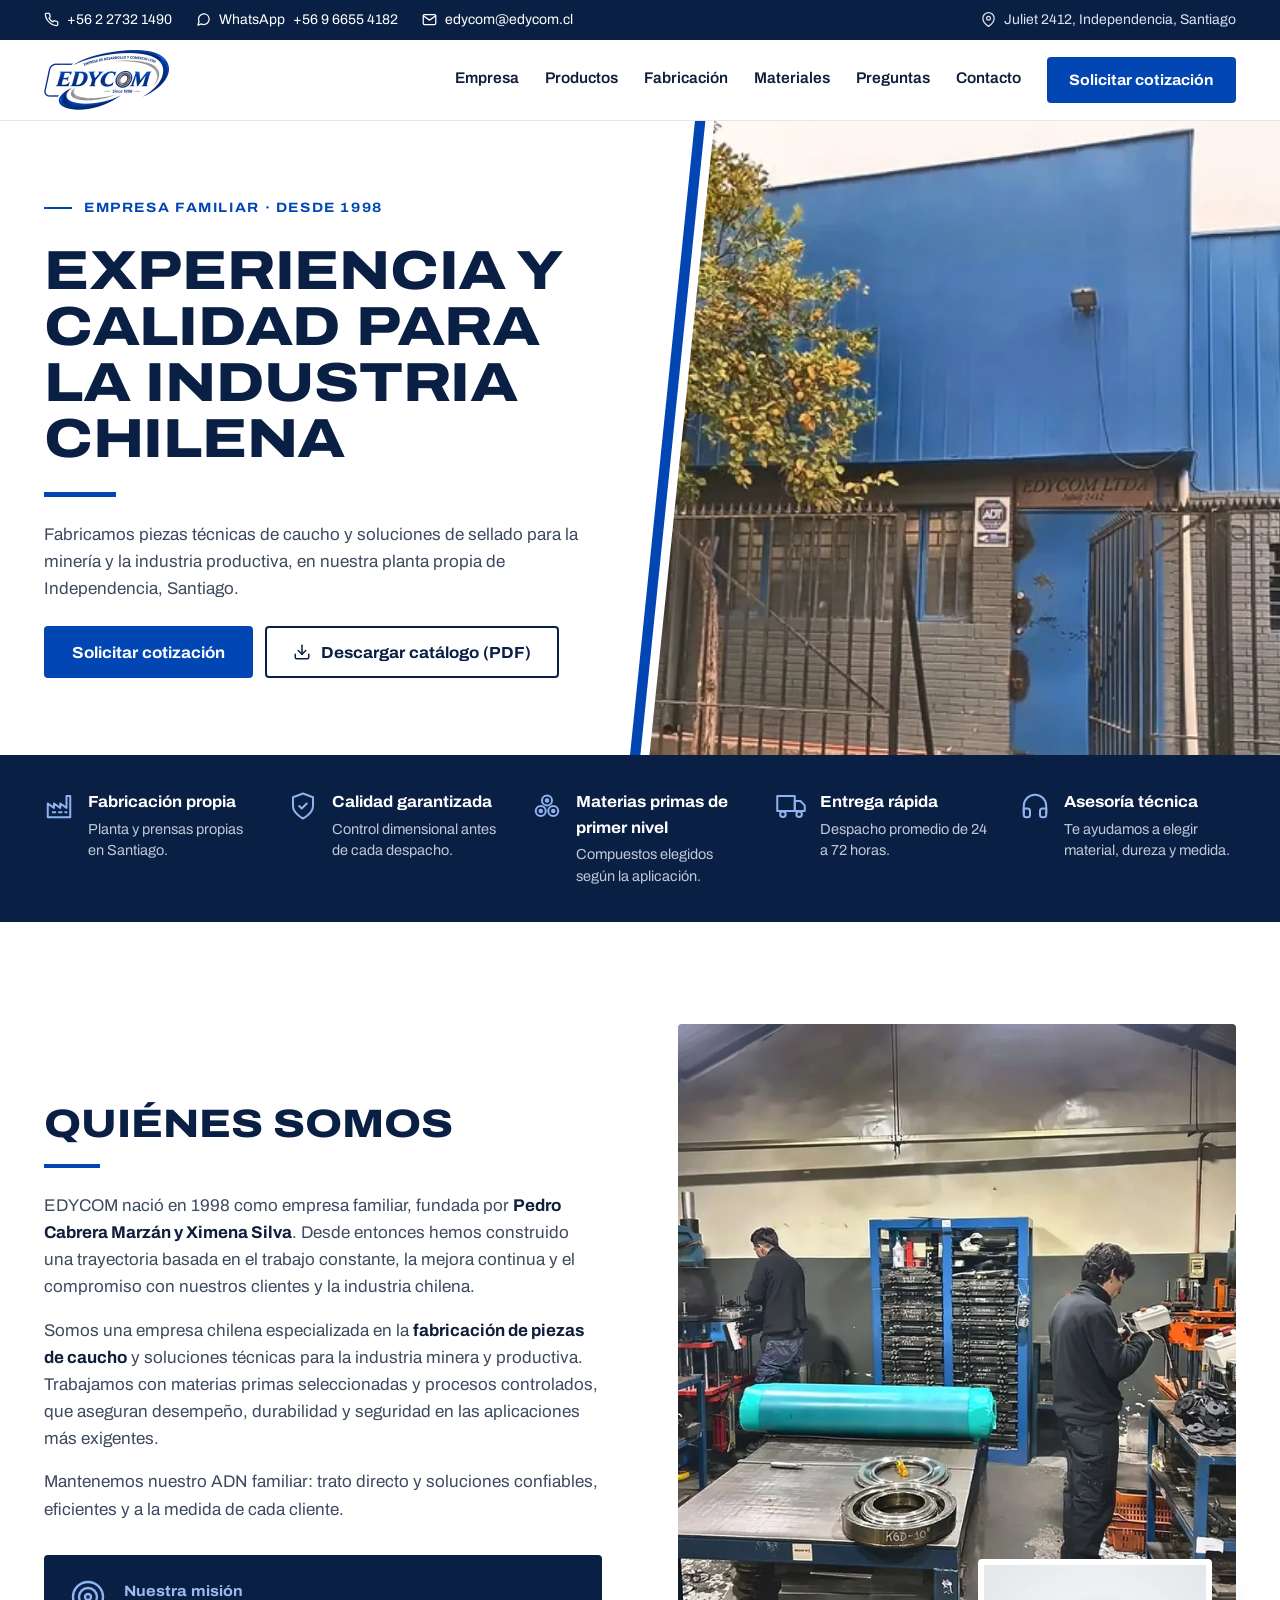
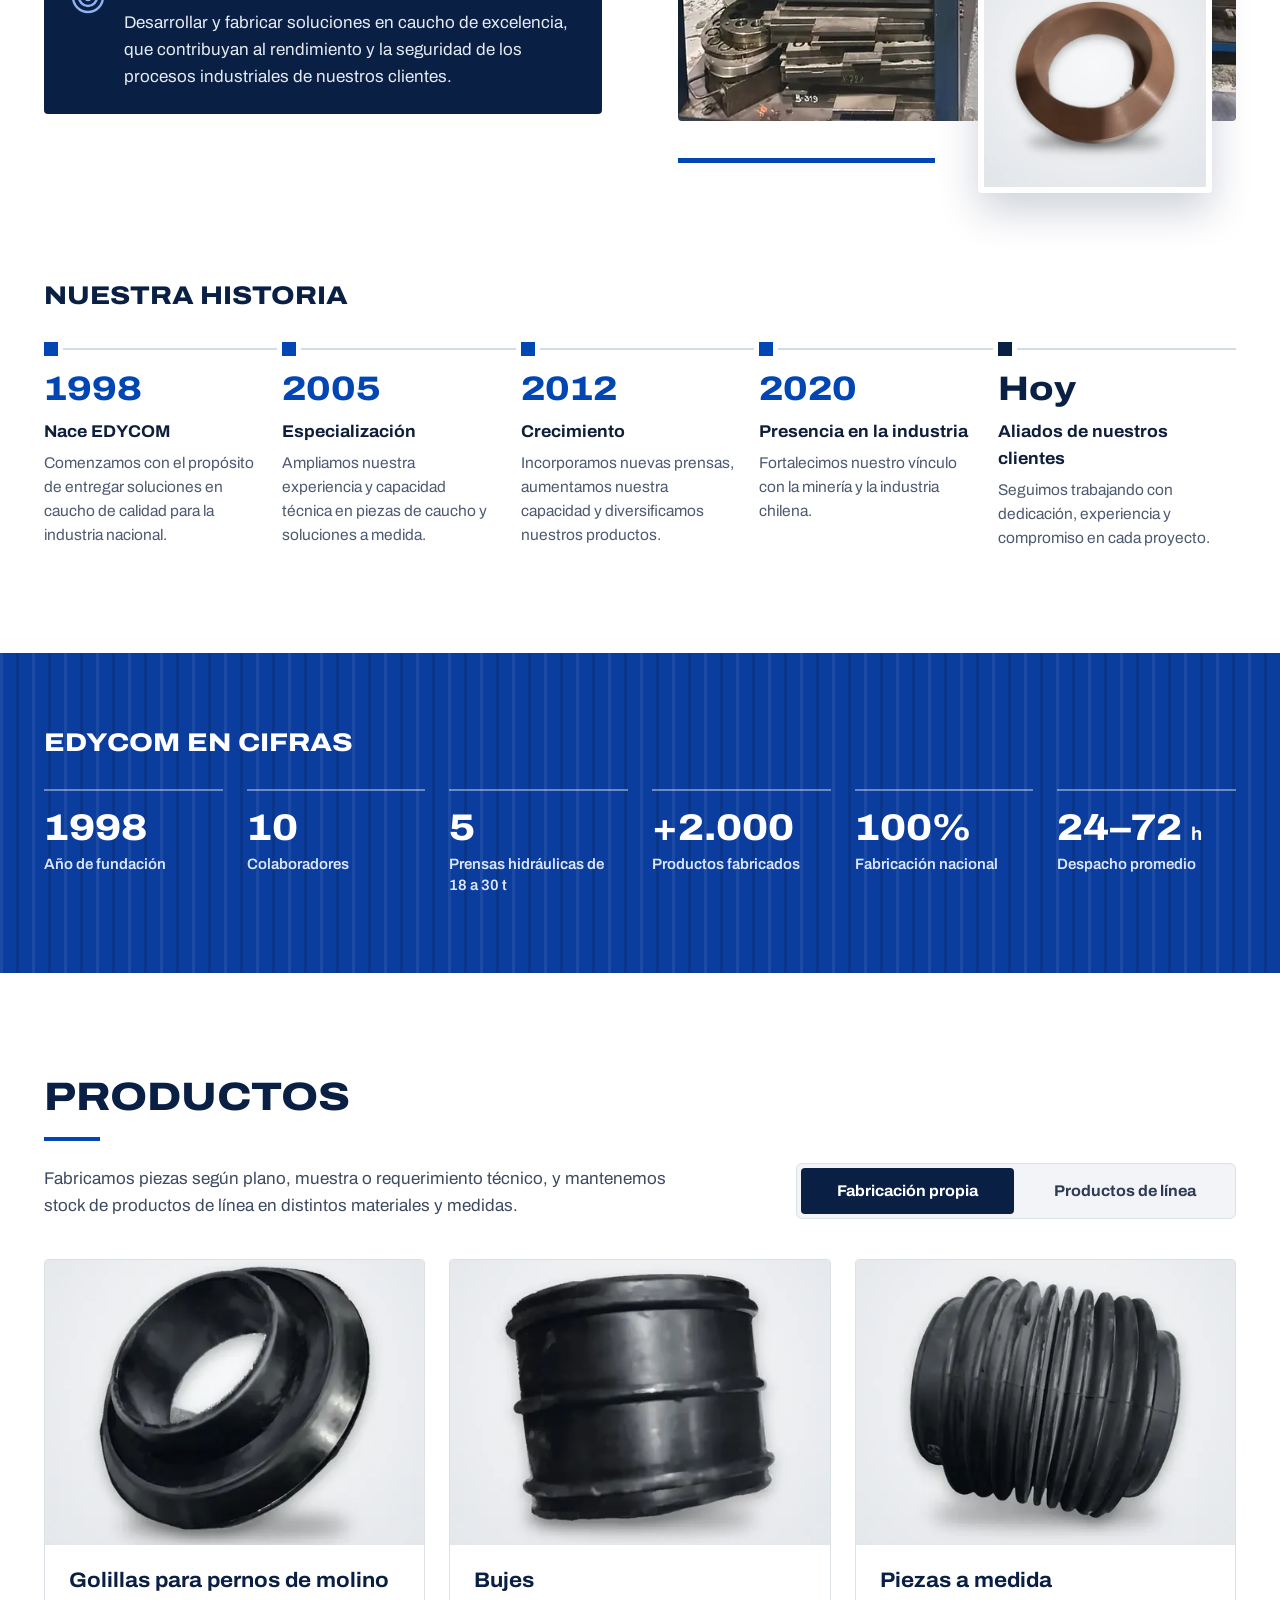
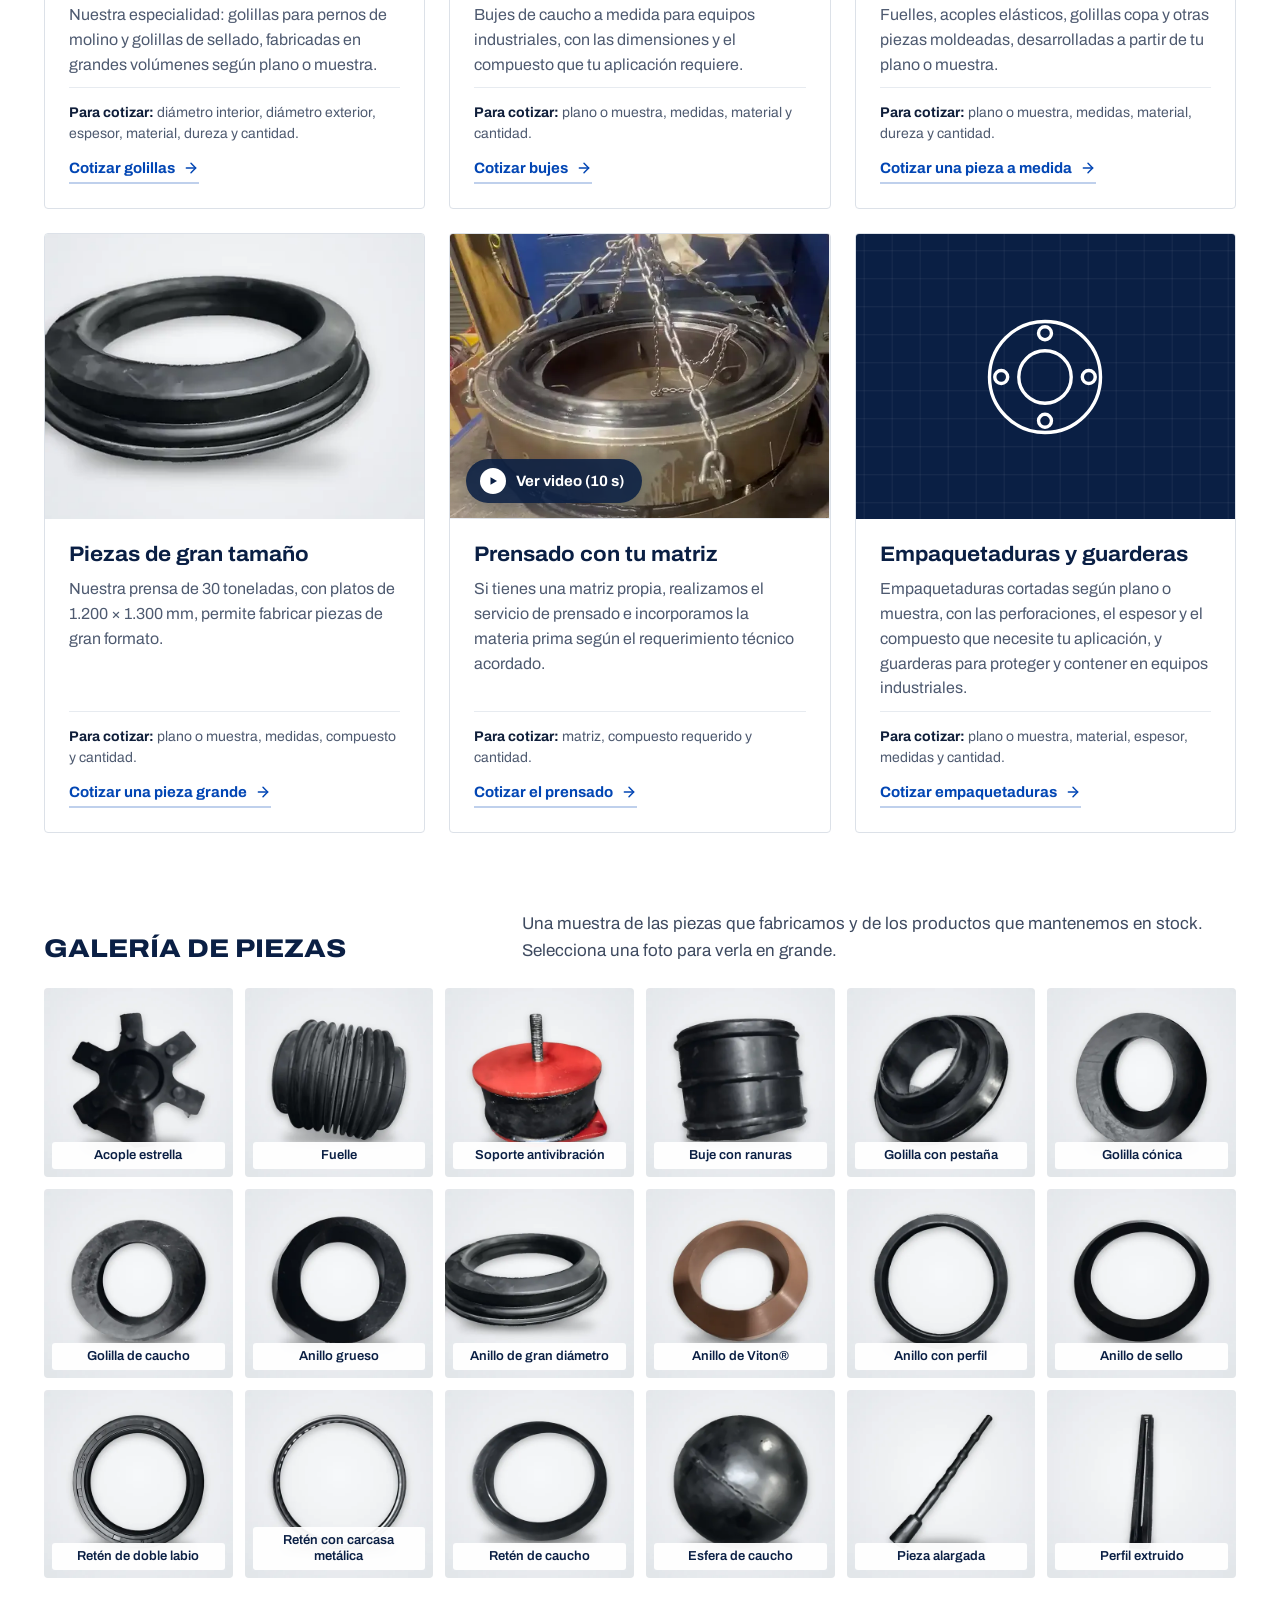
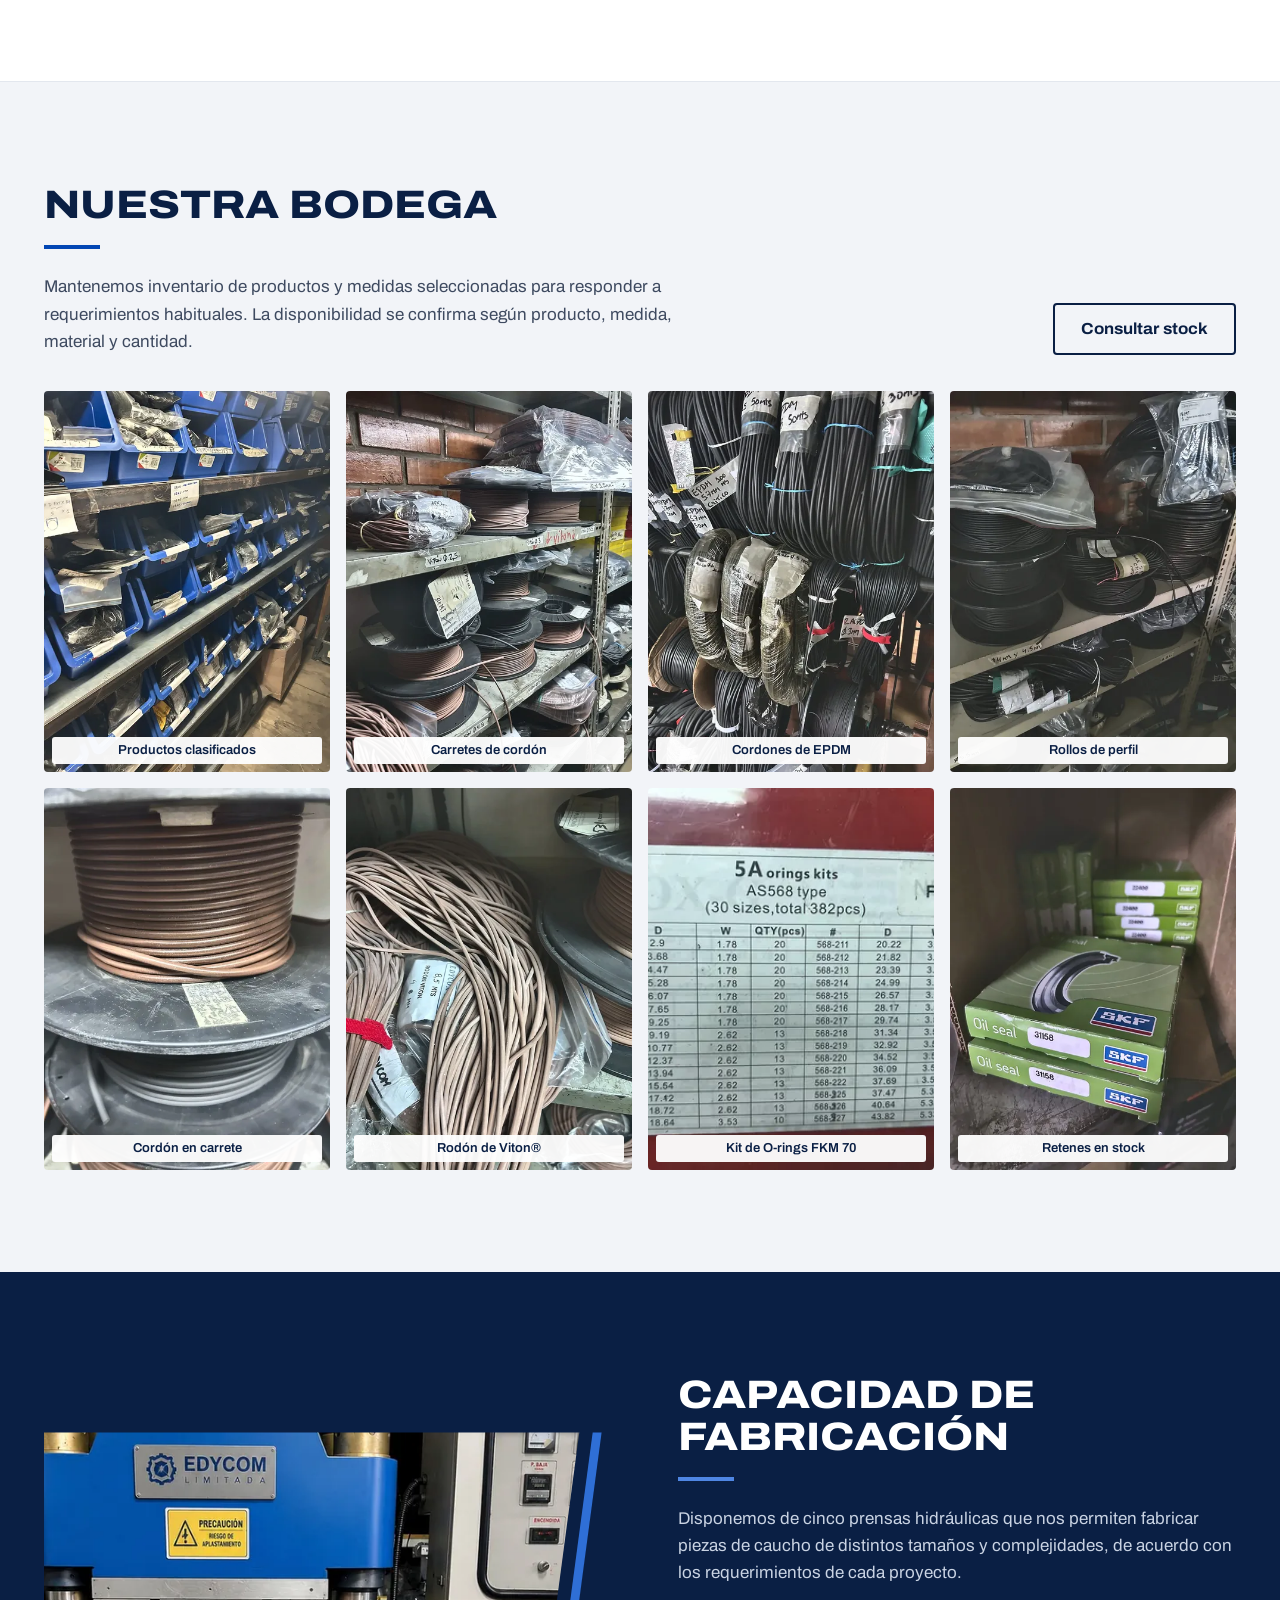
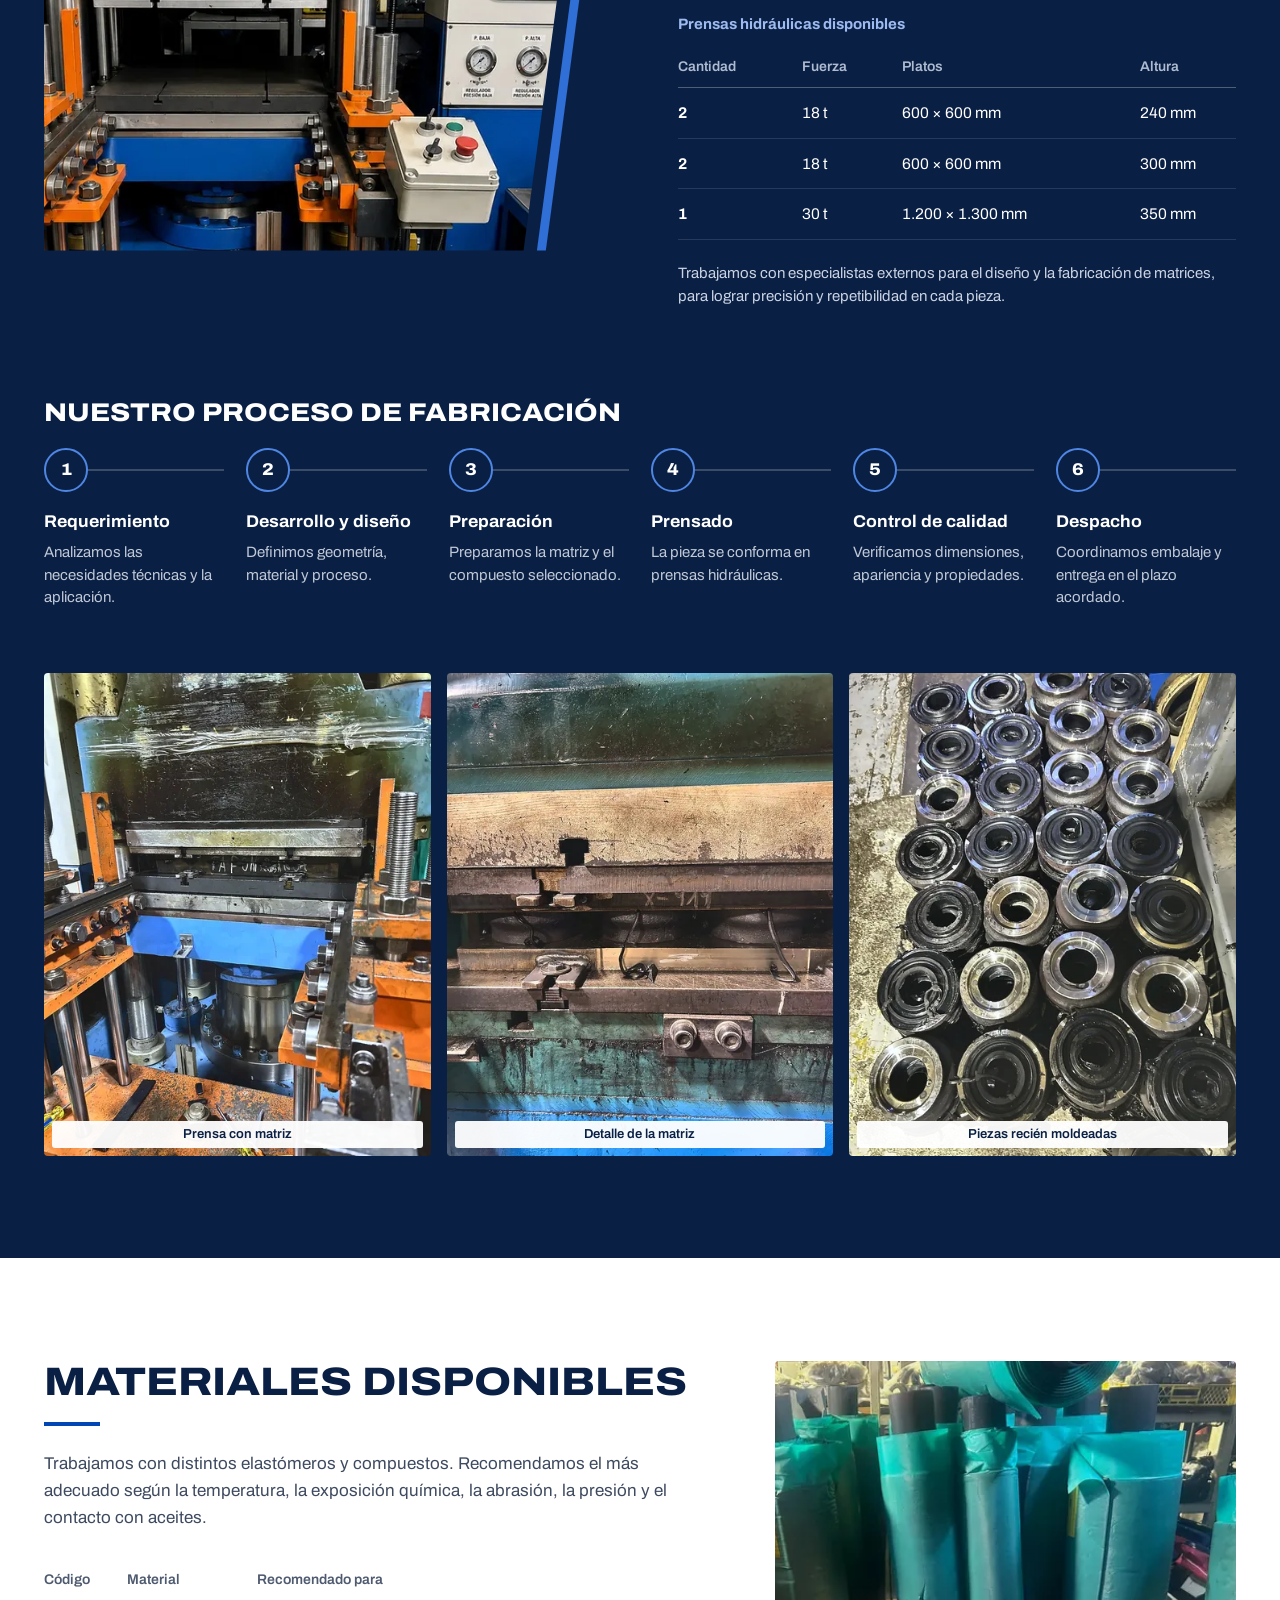
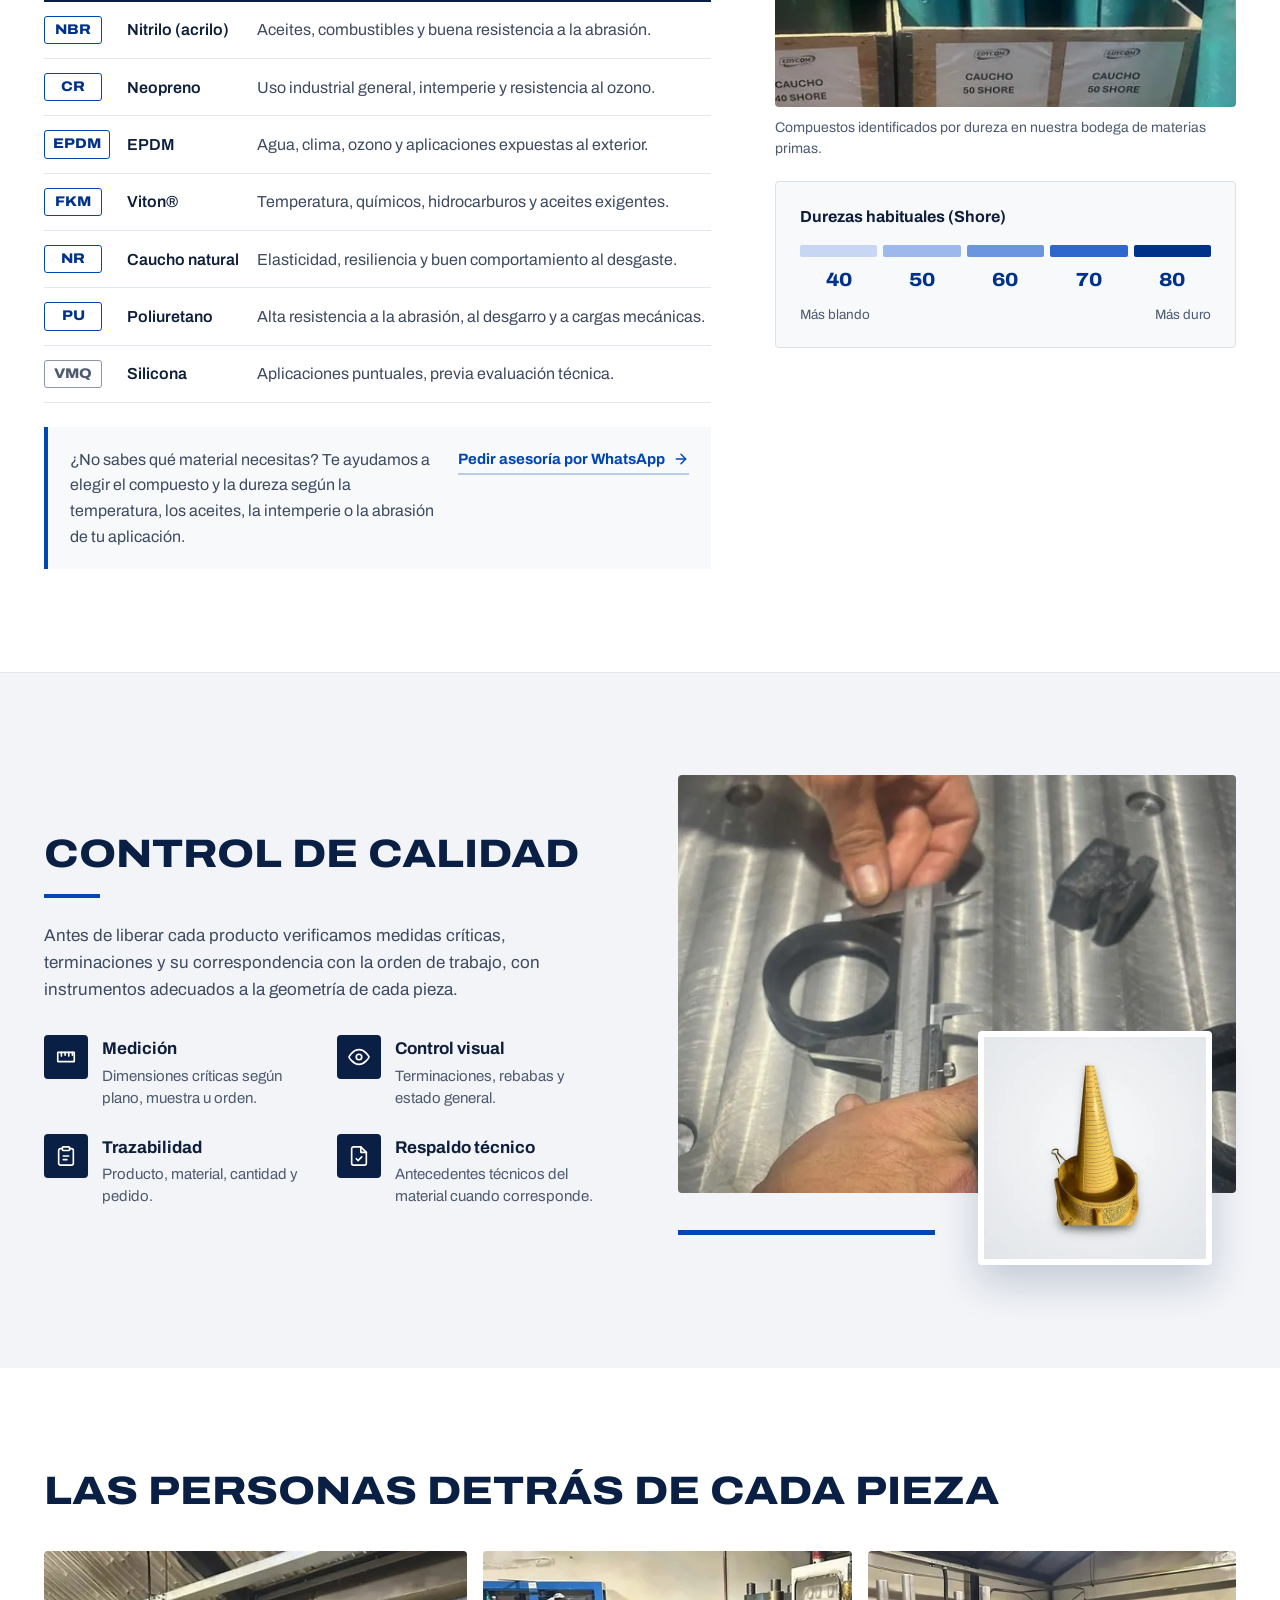
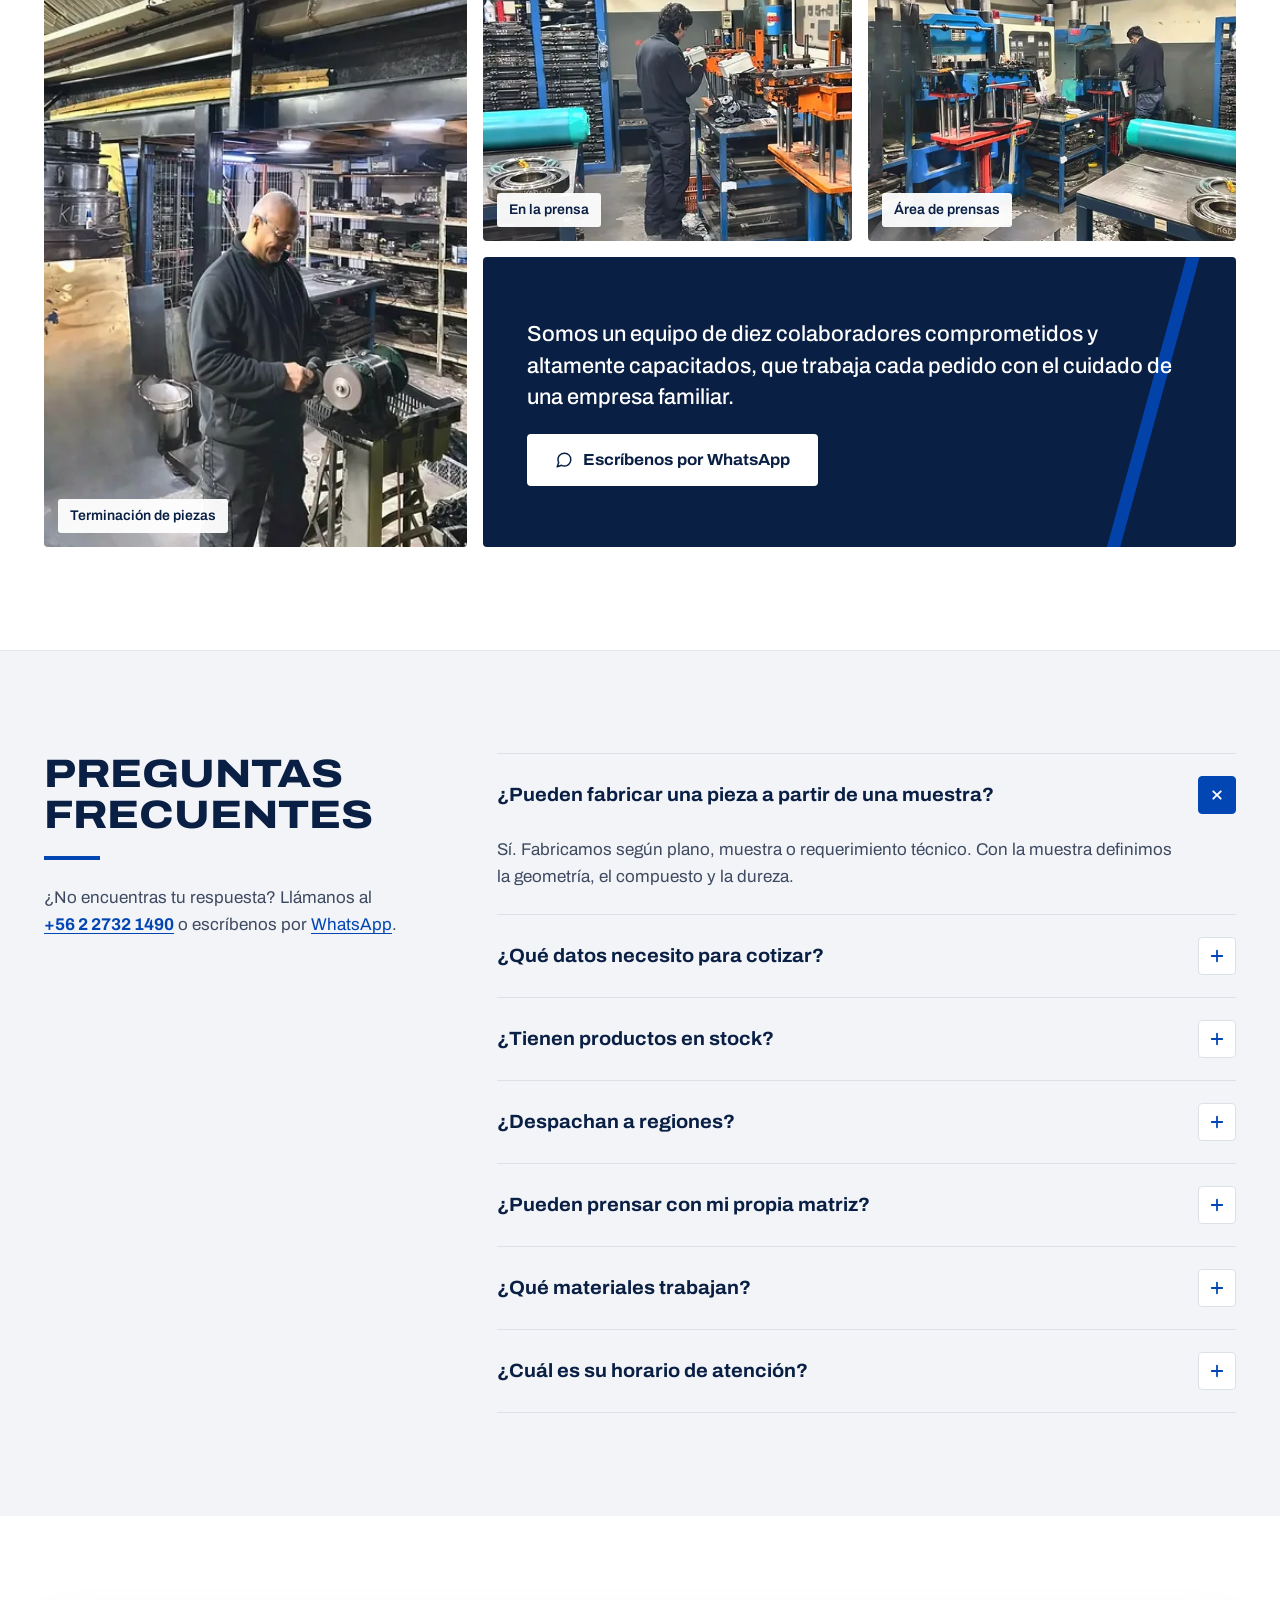
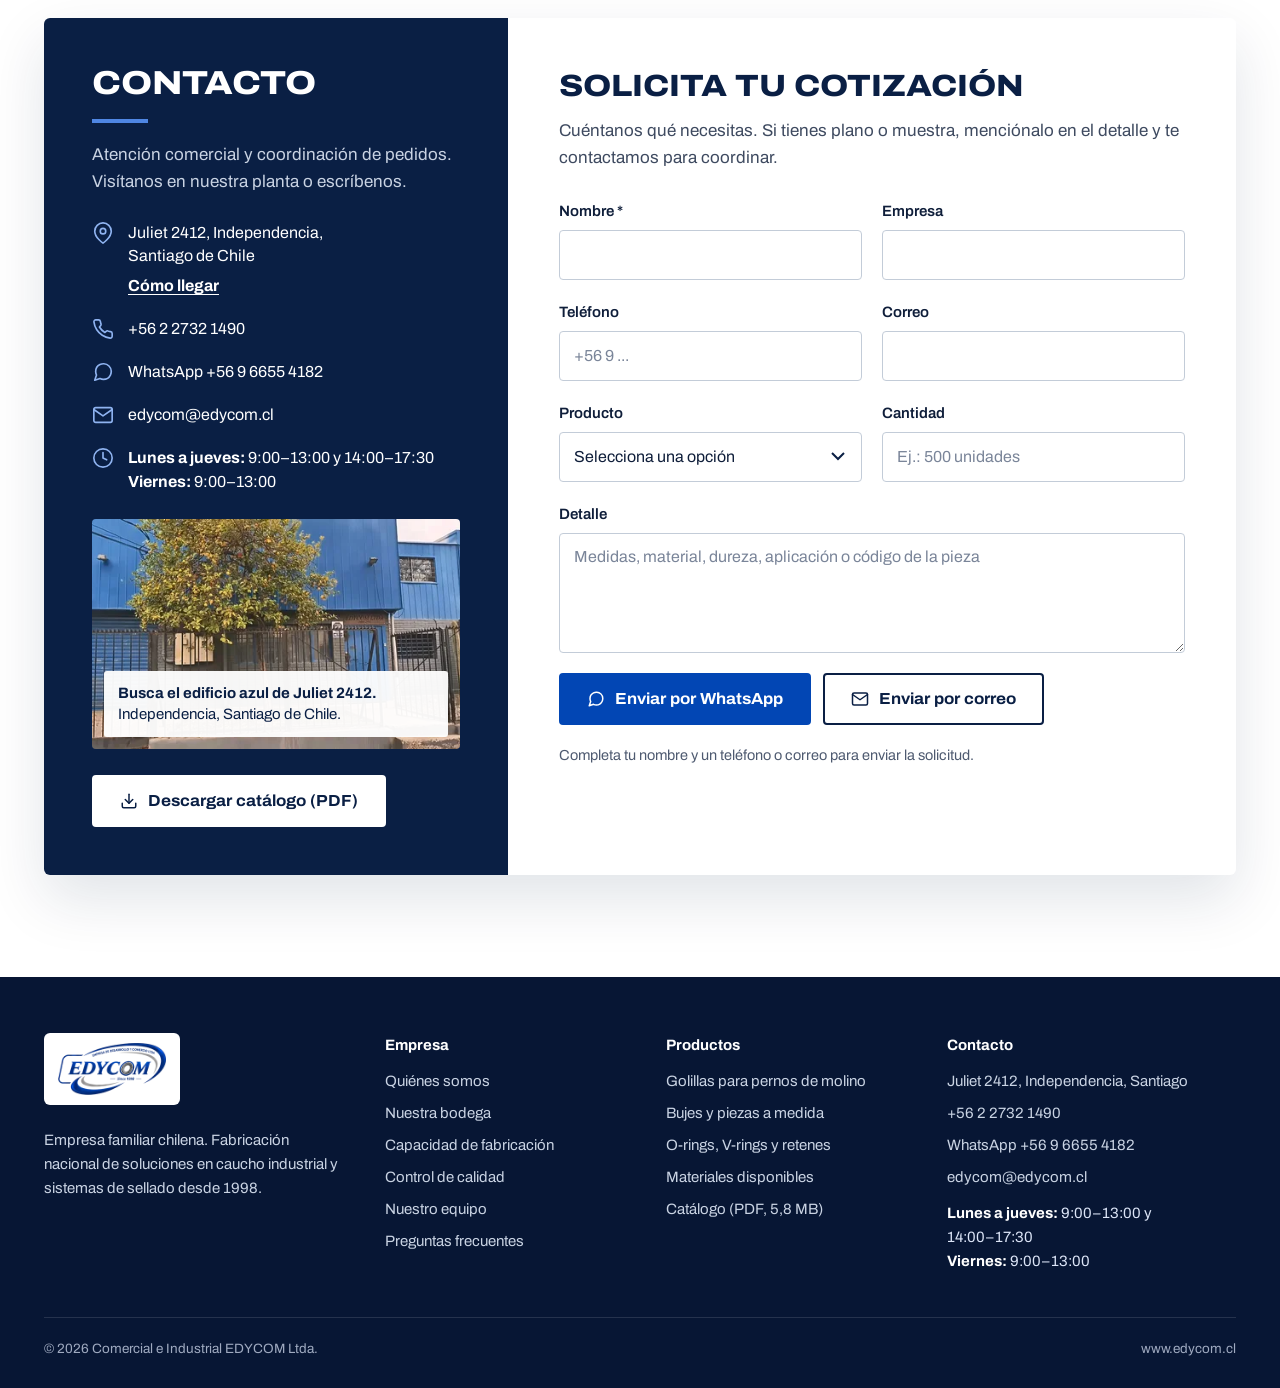
==== index.html @ 93e2e871 "SEO: usar edycom.cl como dominio principal - canonical, og:url, og:image, JSON-LD, robots.txt y site" ====
<!doctype html>
<html lang="es-CL">
<head>
<meta charset="utf-8">
<meta name="viewport" content="width=device-width, initial-scale=1, viewport-fit=cover">
<title>EDYCOM | Piezas de caucho para la industria · Santiago, Chile</title>
<meta name="description" content="Empresa familiar desde 1998 en Santiago: golillas para pernos de molino, bujes y piezas de caucho a medida, y stock de O-rings, V-rings y retenes.">
<link rel="canonical" href="https://edycom.cl/">
<meta name="theme-color" content="#0A1F44">
<meta property="og:type" content="website">
<meta property="og:locale" content="es_CL">
<meta property="og:site_name" content="EDYCOM Ltda.">
<meta property="og:url" content="https://edycom.cl/">
<meta property="og:title" content="EDYCOM | Piezas de caucho para la industria chilena">
<meta property="og:description" content="Empresa familiar desde 1998: golillas para pernos de molino, bujes, piezas a medida y stock de sellos. Planta en Independencia, Santiago.">
<meta property="og:image" content="https://edycom.cl/og-image.jpg">
<meta property="og:image:width" content="1200">
<meta property="og:image:height" content="630">
<meta property="og:image:alt" content="Logo de EDYCOM junto a la fachada azul de su planta en Independencia, Santiago">
<meta name="twitter:card" content="summary_large_image">
<meta name="twitter:title" content="EDYCOM | Piezas de caucho para la industria chilena">
<meta name="twitter:description" content="Empresa familiar desde 1998: golillas para pernos de molino, bujes, piezas a medida y stock de sellos. Planta en Independencia, Santiago.">
<meta name="twitter:image" content="https://edycom.cl/og-image.jpg">
<meta name="robots" content="index, follow, max-image-preview:large">
<meta name="geo.region" content="CL-RM">
<meta name="geo.placename" content="Independencia, Santiago">
<link rel="icon" href="favicon.ico" sizes="48x48">
<link rel="icon" href="icon-192.png" type="image/png" sizes="192x192">
<link rel="apple-touch-icon" href="apple-touch-icon.png">
<link rel="manifest" href="site.webmanifest">
<link rel="preload" href="assets/fonts/archivo-latin.woff2" as="font" type="font/woff2" crossorigin>
<link rel="stylesheet" href="assets/css/styles.css?v=20261026">
<script>document.documentElement.classList.add('js')</script>
<script src="assets/js/main.js?v=20261026" defer></script>
<script type="application/ld+json">
{
  "@context": "https://schema.org",
  "@type": "LocalBusiness",
  "@id": "https://edycom.cl/#empresa",
  "name": "EDYCOM Ltda.",
  "legalName": "Comercial e Industrial Edycom Limitada",
  "description": "Empresa familiar chilena que fabrica piezas técnicas de caucho y soluciones de sellado para la minería y la industria desde 1998.",
  "url": "https://edycom.cl/",
  "logo": "https://edycom.cl/assets/img/logo-edycom-400.png",
  "image": "https://edycom.cl/og-image.jpg",
  "foundingDate": "1998",
  "founder": [
    {"@type": "Person", "name": "Pedro Cabrera Marzán"},
    {"@type": "Person", "name": "Ximena Silva"}
  ],
  "telephone": "+56 2 2732 1490",
  "email": "edycom@edycom.cl",
  "address": {
    "@type": "PostalAddress",
    "streetAddress": "Juliet 2412",
    "addressLocality": "Independencia",
    "addressRegion": "Región Metropolitana",
    "addressCountry": "CL"
  },
  "openingHoursSpecification": [
    {"@type": "OpeningHoursSpecification", "dayOfWeek": ["Monday", "Tuesday", "Wednesday", "Thursday"], "opens": "09:00", "closes": "13:00"},
    {"@type": "OpeningHoursSpecification", "dayOfWeek": ["Monday", "Tuesday", "Wednesday", "Thursday"], "opens": "14:00", "closes": "17:30"},
    {"@type": "OpeningHoursSpecification", "dayOfWeek": "Friday", "opens": "09:00", "closes": "13:00"}
  ],
  "areaServed": {"@type": "Country", "name": "Chile"},
  "knowsAbout": ["caucho", "piezas de caucho", "golillas para pernos de molino", "sellos industriales", "NBR", "EPDM", "FKM", "neopreno", "poliuretano", "minería"],
  "hasOfferCatalog": {
    "@type": "OfferCatalog",
    "name": "Productos de caucho EDYCOM",
    "itemListElement": [
      {"@type": "Offer", "itemOffered": {"@type": "Product", "name": "Golillas para pernos de molino"}},
      {"@type": "Offer", "itemOffered": {"@type": "Product", "name": "Bujes de caucho"}},
      {"@type": "Offer", "itemOffered": {"@type": "Product", "name": "Piezas de caucho a medida"}},
      {"@type": "Offer", "itemOffered": {"@type": "Product", "name": "Prensado con matriz del cliente"}},
      {"@type": "Offer", "itemOffered": {"@type": "Product", "name": "Empaquetaduras y guarderas"}},
      {"@type": "Offer", "itemOffered": {"@type": "Product", "name": "O-rings"}},
      {"@type": "Offer", "itemOffered": {"@type": "Product", "name": "V-rings"}},
      {"@type": "Offer", "itemOffered": {"@type": "Product", "name": "Retenes"}},
      {"@type": "Offer", "itemOffered": {"@type": "Product", "name": "Sellos hidráulicos"}},
      {"@type": "Offer", "itemOffered": {"@type": "Product", "name": "Perfiles, cordones y rodones"}}
    ]
  },
  "contactPoint": {"@type": "ContactPoint", "contactType": "sales", "telephone": "+56 9 6655 4182", "email": "edycom@edycom.cl", "availableLanguage": "es"}
}
</script>
</head>
<body>
<a class="skip" href="#contenido">Saltar al contenido</a>

<aside class="util" aria-label="Contacto rápido">
<div class="wrap">
<div class="util__links">
<a href="tel:+56227321490"><svg aria-hidden="true" width="15" height="15" viewBox="0 0 24 24" fill="none" stroke="currentColor" stroke-width="2" stroke-linecap="round" stroke-linejoin="round"><path d="M22 16.9v3a2 2 0 0 1-2.2 2 19.8 19.8 0 0 1-8.6-3.1 19.5 19.5 0 0 1-6-6A19.8 19.8 0 0 1 2.1 4.2 2 2 0 0 1 4.1 2h3a2 2 0 0 1 2 1.7c.1.9.4 1.8.7 2.7a2 2 0 0 1-.5 2.1L8.1 9.8a16 16 0 0 0 6 6l1.3-1.3a2 2 0 0 1 2.1-.4c.9.3 1.8.6 2.7.7a2 2 0 0 1 1.8 2z"></path></svg>+56 2 2732 1490</a>
<a href="https://wa.me/56966554182" target="_blank" rel="noopener"><svg aria-hidden="true" width="15" height="15" viewBox="0 0 24 24" fill="none" stroke="currentColor" stroke-width="2" stroke-linecap="round" stroke-linejoin="round"><path d="M21 11.5a8.4 8.4 0 0 1-.9 3.8 8.5 8.5 0 0 1-7.6 4.7 8.4 8.4 0 0 1-3.8-.9L3 21l1.9-5.7a8.4 8.4 0 0 1-.9-3.8 8.5 8.5 0 0 1 4.7-7.6 8.4 8.4 0 0 1 3.8-.9h.5a8.5 8.5 0 0 1 8 8v.5z"></path></svg>WhatsApp <span class="nowrap">+56 9 6655 4182</span></a>
<a href="mailto:edycom@edycom.cl"><svg aria-hidden="true" width="15" height="15" viewBox="0 0 24 24" fill="none" stroke="currentColor" stroke-width="2" stroke-linecap="round" stroke-linejoin="round"><path d="M4 4h16c1.1 0 2 .9 2 2v12c0 1.1-.9 2-2 2H4c-1.1 0-2-.9-2-2V6c0-1.1.9-2 2-2z"></path><polyline points="22,6 12,13 2,6"></polyline></svg>edycom@edycom.cl</a>
</div>
<span class="util__address"><svg aria-hidden="true" width="15" height="15" viewBox="0 0 24 24" fill="none" stroke="currentColor" stroke-width="2" stroke-linecap="round" stroke-linejoin="round"><path d="M21 10c0 7-9 13-9 13s-9-6-9-13a9 9 0 0 1 18 0z"></path><circle cx="12" cy="10" r="3"></circle></svg>Juliet 2412, Independencia, Santiago</span>
</div>
</aside>

<header class="site-header">
<div class="wrap">
<a class="brand" href="#inicio"><picture><source type="image/webp" srcset="assets/img/logo-edycom-250.webp 250w, assets/img/logo-edycom-400.webp 400w" sizes="125px"><img src="assets/img/logo-edycom-400.png" alt="EDYCOM Ltda., ir al inicio" width="400" height="192"></picture></a>
<button type="button" class="menu-btn" aria-controls="menu" aria-expanded="false">
<svg class="icon-open" aria-hidden="true" width="20" height="20" viewBox="0 0 24 24" fill="none" stroke="currentColor" stroke-width="2" stroke-linecap="round"><line x1="3" y1="6" x2="21" y2="6"></line><line x1="3" y1="12" x2="21" y2="12"></line><line x1="3" y1="18" x2="21" y2="18"></line></svg>
<svg class="icon-close" aria-hidden="true" width="20" height="20" viewBox="0 0 24 24" fill="none" stroke="currentColor" stroke-width="2" stroke-linecap="round"><line x1="18" y1="6" x2="6" y2="18"></line><line x1="6" y1="6" x2="18" y2="18"></line></svg>
Menú
</button>
<nav id="menu" class="nav" aria-label="Navegación principal">
<a class="nav__link" href="#empresa">Empresa</a>
<a class="nav__link" href="#productos">Productos</a>
<a class="nav__link" href="#fabricacion">Fabricación</a>
<a class="nav__link" href="#materiales">Materiales</a>
<a class="nav__link" href="#preguntas">Preguntas</a>
<a class="nav__link" href="#contacto">Contacto</a>
<a class="btn" href="#cotizacion">Solicitar cotización</a>
</nav>
</div>
</header>

<main id="contenido">

<section id="inicio" class="hero" aria-labelledby="inicio-title">
<div class="hero__text">
<p class="eyebrow">Empresa familiar · Desde 1998</p>
<h1 id="inicio-title">Experiencia y calidad para la industria chilena</h1>
<span class="hero__rule" aria-hidden="true"></span>
<p class="hero__lead">Fabricamos piezas técnicas de caucho y soluciones de sellado para la minería y la industria productiva, en nuestra planta propia de Independencia, Santiago.</p>
<div class="actions">
<a class="btn" href="#cotizacion">Solicitar cotización</a>
<a class="btn-ghost" href="assets/docs/EDYCOM-Catalogo-2026.pdf" target="_blank" rel="noopener"><svg aria-hidden="true" width="18" height="18" viewBox="0 0 24 24" fill="none" stroke="currentColor" stroke-width="2" stroke-linecap="round" stroke-linejoin="round"><path d="M21 15v4a2 2 0 0 1-2 2H5a2 2 0 0 1-2-2v-4"></path><polyline points="7 10 12 15 17 10"></polyline><line x1="12" y1="15" x2="12" y2="3"></line></svg>Descargar catálogo (PDF)</a>
</div>
</div>
<div class="hero__media">
<div class="hero__stripe" aria-hidden="true"></div>
<picture><source type="image/webp" srcset="assets/img/fachada-principal-480.webp 480w, assets/img/fachada-principal-720.webp 720w, assets/img/fachada-principal-960.webp 960w, assets/img/fachada-principal-1400.webp 1400w" sizes="(max-width: 1150px) 100vw, 50vw"><img src="assets/img/fachada-principal.jpg" alt="Fachada azul de la planta EDYCOM en Juliet 2412, Independencia" width="1920" height="1080" loading="eager" fetchpriority="high" decoding="async"></picture>
</div>
</section>

<section class="pillars" aria-label="Por qué elegir EDYCOM">
<ul class="wrap" role="list">
<li><svg aria-hidden="true" width="30" height="30" viewBox="0 0 24 24" fill="none" stroke="#8FB3F0" stroke-width="1.6" stroke-linecap="round" stroke-linejoin="round"><path d="M3 21V10l5 3.5V10l5 3.5V10l5 3.5V4h3v17z"></path><path d="M7 17h2M12 17h2M17 17h1"></path></svg><div><strong>Fabricación propia</strong><span>Planta y prensas propias en Santiago.</span></div></li>
<li><svg aria-hidden="true" width="30" height="30" viewBox="0 0 24 24" fill="none" stroke="#8FB3F0" stroke-width="1.6" stroke-linecap="round" stroke-linejoin="round"><path d="M12 22s8-4 8-10V5l-8-3-8 3v7c0 6 8 10 8 10z"></path><polyline points="9 12 11 14 15 10"></polyline></svg><div><strong>Calidad garantizada</strong><span>Control dimensional antes de cada despacho.</span></div></li>
<li><svg aria-hidden="true" width="30" height="30" viewBox="0 0 24 24" fill="none" stroke="#8FB3F0" stroke-width="1.6" stroke-linecap="round" stroke-linejoin="round"><circle cx="7" cy="16" r="4"></circle><circle cx="17" cy="16" r="4"></circle><circle cx="12" cy="7.5" r="4"></circle><circle cx="7" cy="16" r="1"></circle><circle cx="17" cy="16" r="1"></circle><circle cx="12" cy="7.5" r="1"></circle></svg><div><strong>Materias primas de primer nivel</strong><span>Compuestos elegidos según la aplicación.</span></div></li>
<li><svg aria-hidden="true" width="30" height="30" viewBox="0 0 24 24" fill="none" stroke="#8FB3F0" stroke-width="1.6" stroke-linecap="round" stroke-linejoin="round"><rect x="1" y="4" width="14" height="12"></rect><polygon points="15 8 19.5 8 23 11.5 23 16 15 16 15 8"></polygon><circle cx="5.5" cy="18.5" r="2.2"></circle><circle cx="18.5" cy="18.5" r="2.2"></circle></svg><div><strong>Entrega rápida</strong><span>Despacho promedio de 24 a 72 horas.</span></div></li>
<li><svg aria-hidden="true" width="30" height="30" viewBox="0 0 24 24" fill="none" stroke="#8FB3F0" stroke-width="1.6" stroke-linecap="round" stroke-linejoin="round"><path d="M3 18v-6a9 9 0 0 1 18 0v6"></path><path d="M21 19a2 2 0 0 1-2 2h-1a2 2 0 0 1-2-2v-3a2 2 0 0 1 2-2h3zM3 19a2 2 0 0 0 2 2h1a2 2 0 0 0 2-2v-3a2 2 0 0 0-2-2H3z"></path></svg><div><strong>Asesoría técnica</strong><span>Te ayudamos a elegir material, dureza y medida.</span></div></li>
</ul>
</section>

<section id="empresa" class="section" aria-labelledby="empresa-title">
<div class="wrap">
<div class="split">
<div>
<h2 id="empresa-title" class="title">Quiénes somos</h2>
<span class="bar" aria-hidden="true"></span>
<div class="text">
<p>EDYCOM nació en 1998 como empresa familiar, fundada por <strong>Pedro Cabrera Marzán y Ximena Silva</strong>. Desde entonces hemos construido una trayectoria basada en el trabajo constante, la mejora continua y el compromiso con nuestros clientes y la industria chilena.</p>
<p>Somos una empresa chilena especializada en la <strong>fabricación de piezas de caucho</strong> y soluciones técnicas para la industria minera y productiva. Trabajamos con materias primas seleccionadas y procesos controlados, que aseguran desempeño, durabilidad y seguridad en las aplicaciones más exigentes.</p>
<p>Mantenemos nuestro ADN familiar: trato directo y soluciones confiables, eficientes y a la medida de cada cliente.</p>
</div>
<div class="mission">
<svg aria-hidden="true" width="36" height="36" viewBox="0 0 24 24" fill="none" stroke="#8FB3F0" stroke-width="1.6" stroke-linecap="round" stroke-linejoin="round"><circle cx="12" cy="12" r="10"></circle><circle cx="12" cy="12" r="6"></circle><circle cx="12" cy="12" r="2"></circle></svg>
<div>
<p class="mission__label">Nuestra misión</p>
<p>Desarrollar y fabricar soluciones en caucho de excelencia, que contribuyan al rendimiento y la seguridad de los procesos industriales de nuestros clientes.</p>
</div>
</div>
</div>
<div class="photo-pair">
<div class="photo-pair__main"><picture><source type="image/webp" srcset="assets/img/planta-equipo-trabajo-480.webp 480w, assets/img/planta-equipo-trabajo-720.webp 720w, assets/img/planta-equipo-trabajo-1029.webp 1029w" sizes="(max-width: 1050px) 100vw, 560px"><img src="assets/img/planta-equipo-trabajo.jpg" alt="Dos integrantes del equipo de EDYCOM trabajando en la planta" width="1029" height="1200" style="object-position: 50% 45%" loading="lazy" decoding="async"></picture></div>
<div class="photo-pair__inset"><picture><source type="image/webp" srcset="assets/img/anillo-viton-cafe-480.webp 480w, assets/img/anillo-viton-cafe-720.webp 720w, assets/img/anillo-viton-cafe-960.webp 960w, assets/img/anillo-viton-cafe-1200.webp 1200w" sizes="(max-width: 1050px) 42vw, 240px"><img src="assets/img/anillo-viton-cafe.jpg" alt="Anillo de Viton® café" width="1200" height="1200" loading="lazy" decoding="async"></picture></div>
<div class="photo-pair__rule" aria-hidden="true"></div>
</div>
</div>

<div class="history">
<h3 class="history__title">Nuestra historia</h3>
<ol class="timeline" role="list">
<li><span class="timeline__year">1998</span><h4>Nace EDYCOM</h4><p>Comenzamos con el propósito de entregar soluciones en caucho de calidad para la industria nacional.</p></li>
<li><span class="timeline__year">2005</span><h4>Especialización</h4><p>Ampliamos nuestra experiencia y capacidad técnica en piezas de caucho y soluciones a medida.</p></li>
<li><span class="timeline__year">2012</span><h4>Crecimiento</h4><p>Incorporamos nuevas prensas, aumentamos nuestra capacidad y diversificamos nuestros productos.</p></li>
<li><span class="timeline__year">2020</span><h4>Presencia en la industria</h4><p>Fortalecimos nuestro vínculo con la minería y la industria chilena.</p></li>
<li><span class="timeline__year">Hoy</span><h4>Aliados de nuestros clientes</h4><p>Seguimos trabajando con dedicación, experiencia y compromiso en cada proyecto.</p></li>
</ol>
</div>
</div>
</section>

<section class="figures" aria-labelledby="cifras-title">
<div class="wrap">
<h2 id="cifras-title">EDYCOM en cifras</h2>
<dl>
<div><dt>Año de fundación</dt><dd>1998</dd></div>
<div><dt>Colaboradores</dt><dd>10</dd></div>
<div><dt>Prensas hidráulicas de 18&nbsp;a&nbsp;30&nbsp;t</dt><dd>5</dd></div>
<div><dt>Productos fabricados</dt><dd>+2.000</dd></div>
<div><dt>Fabricación nacional</dt><dd>100%</dd></div>
<div><dt>Despacho promedio</dt><dd>24–72 <span class="unit">h</span></dd></div>
</dl>
</div>
</section>

<section id="productos" class="section" aria-labelledby="productos-title">
<div class="wrap">
<div class="section-head">
<div>
<h2 id="productos-title" class="title">Productos</h2>
<span class="bar" aria-hidden="true"></span>
<p>Fabricamos piezas según plano, muestra o requerimiento técnico, y mantenemos stock de productos de línea en distintos materiales y medidas.</p>
</div>
<div class="tabs" role="group" aria-label="Tipo de producto">
<button type="button" class="tab" data-tab="fab" aria-pressed="true" aria-controls="panel-fab">Fabricación propia</button>
<button type="button" class="tab" data-tab="linea" aria-pressed="false" aria-controls="panel-linea">Productos de línea</button>
</div>
</div>

<div id="panel-fab" class="cards is-active" data-panel="fab" role="region" aria-label="Fabricación propia">
<article class="card">
<div class="card__media"><picture><source type="image/webp" srcset="assets/img/golilla-caucho-pestana-480.webp 480w, assets/img/golilla-caucho-pestana-720.webp 720w, assets/img/golilla-caucho-pestana-960.webp 960w, assets/img/golilla-caucho-pestana-1200.webp 1200w" sizes="(max-width: 760px) 100vw, (max-width: 1240px) 50vw, 400px"><img src="assets/img/golilla-caucho-pestana.jpg" alt="Golilla de caucho con pestaña" width="1200" height="1200" loading="lazy" decoding="async"></picture></div>
<div class="card__body">
<h3>Golillas para pernos de molino</h3>
<p>Nuestra especialidad: golillas para pernos de molino y golillas de sellado, fabricadas en grandes volúmenes según plano o muestra.</p>
<div class="card__foot">
<p><strong>Para cotizar:</strong> diámetro interior, diámetro exterior, espesor, material, dureza y cantidad.</p>
<a class="more" href="#cotizacion" data-producto="Golillas para pernos de molino">Cotizar golillas<svg aria-hidden="true" width="16" height="16" viewBox="0 0 24 24" fill="none" stroke="currentColor" stroke-width="2.2" stroke-linecap="round" stroke-linejoin="round"><line x1="5" y1="12" x2="19" y2="12"></line><polyline points="12 5 19 12 12 19"></polyline></svg></a>
</div>
</div>
</article>
<article class="card">
<div class="card__media"><picture><source type="image/webp" srcset="assets/img/buje-caucho-ranurado-480.webp 480w, assets/img/buje-caucho-ranurado-720.webp 720w, assets/img/buje-caucho-ranurado-960.webp 960w, assets/img/buje-caucho-ranurado-1200.webp 1200w" sizes="(max-width: 760px) 100vw, (max-width: 1240px) 50vw, 400px"><img src="assets/img/buje-caucho-ranurado.jpg" alt="Buje de caucho con ranuras" width="1200" height="1200" loading="lazy" decoding="async"></picture></div>
<div class="card__body">
<h3>Bujes</h3>
<p>Bujes de caucho a medida para equipos industriales, con las dimensiones y el compuesto que tu aplicación requiere.</p>
<div class="card__foot">
<p><strong>Para cotizar:</strong> plano o muestra, medidas, material y cantidad.</p>
<a class="more" href="#cotizacion" data-producto="Bujes">Cotizar bujes<svg aria-hidden="true" width="16" height="16" viewBox="0 0 24 24" fill="none" stroke="currentColor" stroke-width="2.2" stroke-linecap="round" stroke-linejoin="round"><line x1="5" y1="12" x2="19" y2="12"></line><polyline points="12 5 19 12 12 19"></polyline></svg></a>
</div>
</div>
</article>
<article class="card">
<div class="card__media"><picture><source type="image/webp" srcset="assets/img/fuelle-caucho-480.webp 480w, assets/img/fuelle-caucho-720.webp 720w, assets/img/fuelle-caucho-960.webp 960w, assets/img/fuelle-caucho-1200.webp 1200w" sizes="(max-width: 760px) 100vw, (max-width: 1240px) 50vw, 400px"><img src="assets/img/fuelle-caucho.jpg" alt="Fuelle de caucho fabricado a medida" width="1200" height="1200" loading="lazy" decoding="async"></picture></div>
<div class="card__body">
<h3>Piezas a medida</h3>
<p>Fuelles, acoples elásticos, golillas copa y otras piezas moldeadas, desarrolladas a partir de tu plano o muestra.</p>
<div class="card__foot">
<p><strong>Para cotizar:</strong> plano o muestra, medidas, material, dureza y cantidad.</p>
<a class="more" href="#cotizacion" data-producto="Pieza a medida">Cotizar una pieza a medida<svg aria-hidden="true" width="16" height="16" viewBox="0 0 24 24" fill="none" stroke="currentColor" stroke-width="2.2" stroke-linecap="round" stroke-linejoin="round"><line x1="5" y1="12" x2="19" y2="12"></line><polyline points="12 5 19 12 12 19"></polyline></svg></a>
</div>
</div>
</article>
<article class="card">
<div class="card__media"><picture><source type="image/webp" srcset="assets/img/anillo-gran-diametro-480.webp 480w, assets/img/anillo-gran-diametro-720.webp 720w, assets/img/anillo-gran-diametro-960.webp 960w, assets/img/anillo-gran-diametro-1200.webp 1200w" sizes="(max-width: 760px) 100vw, (max-width: 1240px) 50vw, 400px"><img src="assets/img/anillo-gran-diametro.jpg" alt="Anillo de caucho de gran diámetro" width="1200" height="1200" loading="lazy" decoding="async"></picture></div>
<div class="card__body">
<h3>Piezas de gran tamaño</h3>
<p>Nuestra prensa de 30 toneladas, con platos de 1.200 × 1.300 mm, permite fabricar piezas de gran formato.</p>
<div class="card__foot">
<p><strong>Para cotizar:</strong> plano o muestra, medidas, compuesto y cantidad.</p>
<a class="more" href="#cotizacion" data-producto="Pieza de gran tamaño">Cotizar una pieza grande<svg aria-hidden="true" width="16" height="16" viewBox="0 0 24 24" fill="none" stroke="currentColor" stroke-width="2.2" stroke-linecap="round" stroke-linejoin="round"><line x1="5" y1="12" x2="19" y2="12"></line><polyline points="12 5 19 12 12 19"></polyline></svg></a>
</div>
</div>
</article>
<article class="card">
<div class="card__media">
<video id="video-matriz" class="card__video" muted loop playsinline controls preload="none" poster="assets/img/planta-poster-720.webp" width="720" height="1280" aria-label="Video de 10 segundos: apertura de una matriz con una pieza de caucho de gran diámetro" style="object-position: 50% 38%"><source src="assets/video/planta.mp4" type="video/mp4"></video>
<button type="button" class="play" data-video="video-matriz" hidden><span aria-hidden="true"><svg width="12" height="12" viewBox="0 0 24 24" fill="currentColor"><path d="M7 4.5v15l13-7.5z"></path></svg></span>Ver video (10 s)</button>
</div>
<div class="card__body">
<h3>Prensado con tu matriz</h3>
<p>Si tienes una matriz propia, realizamos el servicio de prensado e incorporamos la materia prima según el requerimiento técnico acordado.</p>
<div class="card__foot">
<p><strong>Para cotizar:</strong> matriz, compuesto requerido y cantidad.</p>
<a class="more" href="#cotizacion" data-producto="Prensado con matriz propia">Cotizar el prensado<svg aria-hidden="true" width="16" height="16" viewBox="0 0 24 24" fill="none" stroke="currentColor" stroke-width="2.2" stroke-linecap="round" stroke-linejoin="round"><line x1="5" y1="12" x2="19" y2="12"></line><polyline points="12 5 19 12 12 19"></polyline></svg></a>
</div>
</div>
</article>
<article class="card">
<div class="card__media card__media--drawing"><svg aria-hidden="true" width="148" height="148" viewBox="0 0 48 48" fill="none" stroke="#FFFFFF" stroke-width="1.1" stroke-linecap="round" stroke-linejoin="round"><circle cx="24" cy="24" r="18"></circle><circle cx="24" cy="24" r="8.5"></circle><circle cx="24" cy="9.8" r="2.1"></circle><circle cx="24" cy="38.2" r="2.1"></circle><circle cx="9.8" cy="24" r="2.1"></circle><circle cx="38.2" cy="24" r="2.1"></circle></svg></div>
<div class="card__body">
<h3>Empaquetaduras y guarderas</h3>
<p>Empaquetaduras cortadas según plano o muestra, con las perforaciones, el espesor y el compuesto que necesite tu aplicación, y guarderas para proteger y contener en equipos industriales.</p>
<div class="card__foot">
<p><strong>Para cotizar:</strong> plano o muestra, material, espesor, medidas y cantidad.</p>
<a class="more" href="#cotizacion" data-producto="Empaquetaduras y guarderas">Cotizar empaquetaduras<svg aria-hidden="true" width="16" height="16" viewBox="0 0 24 24" fill="none" stroke="currentColor" stroke-width="2.2" stroke-linecap="round" stroke-linejoin="round"><line x1="5" y1="12" x2="19" y2="12"></line><polyline points="12 5 19 12 12 19"></polyline></svg></a>
</div>
</div>
</article>
</div>

<div id="panel-linea" class="cards" data-panel="linea" role="region" aria-label="Productos de línea">
<article class="card">
<div class="card__media"><picture><source type="image/webp" srcset="assets/img/stock-orings-480.webp 480w, assets/img/stock-orings-720.webp 720w, assets/img/stock-orings-960.webp 960w, assets/img/stock-orings-1200.webp 1200w" sizes="(max-width: 760px) 100vw, (max-width: 1240px) 50vw, 400px"><img src="assets/img/stock-orings.jpg" alt="O-rings en stock en la bodega de EDYCOM" width="1200" height="1600" loading="lazy" decoding="async"></picture></div>
<div class="card__body">
<h3>O-rings</h3>
<p>Anillos de sellado en medidas métricas y en pulgadas, para aplicaciones estáticas y dinámicas, en NBR, EPDM, FKM y CR.</p>
<div class="card__foot">
<p><strong>Para cotizar:</strong> diámetro interior, sección, material, cantidad y aplicación.</p>
<a class="more" href="#cotizacion" data-producto="O-rings">Cotizar O-rings<svg aria-hidden="true" width="16" height="16" viewBox="0 0 24 24" fill="none" stroke="currentColor" stroke-width="2.2" stroke-linecap="round" stroke-linejoin="round"><line x1="5" y1="12" x2="19" y2="12"></line><polyline points="12 5 19 12 12 19"></polyline></svg></a>
</div>
</div>
</article>
<article class="card">
<div class="card__media card__media--drawing"><svg aria-hidden="true" width="148" height="148" viewBox="0 0 48 48" fill="none" stroke="#FFFFFF" stroke-width="1.1" stroke-linecap="round" stroke-linejoin="round"><path d="M11 37V12h9v11l15 8.5-2.6 4.6L20 29.5V37z"></path><path d="M5 41h38" stroke-dasharray="2.5 2.5"></path></svg></div>
<div class="card__body">
<h3>V-rings</h3>
<p>Sellos axiales que ayudan a proteger rodamientos de polvo, agua y suciedad en ejes giratorios. Perfiles VA, VS y VL, en NBR o FKM.</p>
<div class="card__foot">
<p><strong>Para cotizar:</strong> diámetro de eje, perfil, material, cantidad y aplicación.</p>
<a class="more" href="#cotizacion" data-producto="V-rings">Cotizar V-rings<svg aria-hidden="true" width="16" height="16" viewBox="0 0 24 24" fill="none" stroke="currentColor" stroke-width="2.2" stroke-linecap="round" stroke-linejoin="round"><line x1="5" y1="12" x2="19" y2="12"></line><polyline points="12 5 19 12 12 19"></polyline></svg></a>
</div>
</div>
</article>
<article class="card">
<div class="card__media"><picture><source type="image/webp" srcset="assets/img/reten-doble-labio-480.webp 480w, assets/img/reten-doble-labio-720.webp 720w, assets/img/reten-doble-labio-960.webp 960w, assets/img/reten-doble-labio-1200.webp 1200w" sizes="(max-width: 760px) 100vw, (max-width: 1240px) 50vw, 400px"><img src="assets/img/reten-doble-labio.jpg" alt="Retén de doble labio" width="1200" height="1200" loading="lazy" decoding="async"></picture></div>
<div class="card__body">
<h3>Retenes</h3>
<p>Sellos radiales para ejes giratorios: retienen el lubricante y ayudan a impedir el ingreso de polvo, suciedad y humedad. En NBR o FKM.</p>
<div class="card__foot">
<p><strong>Para cotizar:</strong> diámetro interior, diámetro exterior, ancho, material y cantidad.</p>
<a class="more" href="#cotizacion" data-producto="Retenes">Cotizar retenes<svg aria-hidden="true" width="16" height="16" viewBox="0 0 24 24" fill="none" stroke="currentColor" stroke-width="2.2" stroke-linecap="round" stroke-linejoin="round"><line x1="5" y1="12" x2="19" y2="12"></line><polyline points="12 5 19 12 12 19"></polyline></svg></a>
</div>
</div>
</article>
<article class="card">
<div class="card__media card__media--drawing"><svg aria-hidden="true" width="148" height="148" viewBox="0 0 48 48" fill="none" stroke="#FFFFFF" stroke-width="1.1" stroke-linecap="round" stroke-linejoin="round"><path d="M34 12H4v24h30"></path><path d="M4 12v24"></path><rect x="13" y="14" width="9" height="20" rx="1"></rect><path d="M22 22h22M22 26h22"></path><path d="M34 10v4M34 34v4"></path></svg></div>
<div class="card__body">
<h3>Sellos hidráulicos</h3>
<p>Sellos de pistón, de vástago, rascadores y guías para cilindros y equipos de movimiento lineal.</p>
<div class="card__foot">
<p><strong>Para cotizar:</strong> plano o muestra, diámetros, ranura, perfil y cantidad.</p>
<a class="more" href="#cotizacion" data-producto="Sellos hidráulicos">Cotizar sellos hidráulicos<svg aria-hidden="true" width="16" height="16" viewBox="0 0 24 24" fill="none" stroke="currentColor" stroke-width="2.2" stroke-linecap="round" stroke-linejoin="round"><line x1="5" y1="12" x2="19" y2="12"></line><polyline points="12 5 19 12 12 19"></polyline></svg></a>
</div>
</div>
</article>
<article class="card">
<div class="card__media"><picture><source type="image/webp" srcset="assets/img/cordon-caucho-rollo-480.webp 480w, assets/img/cordon-caucho-rollo-720.webp 720w, assets/img/cordon-caucho-rollo-960.webp 960w, assets/img/cordon-caucho-rollo-1200.webp 1200w" sizes="(max-width: 760px) 100vw, (max-width: 1240px) 50vw, 400px"><img src="assets/img/cordon-caucho-rollo.jpg" alt="Rollo de cordón de caucho negro" width="1200" height="1600" style="object-position: 50% 55%" loading="lazy" decoding="async"></picture></div>
<div class="card__body">
<h3>Perfiles, cordones y rodones</h3>
<p>Secciones continuas y cilíndricas para sellar, proteger, aislar o amortiguar, en distintas medidas, largos y durezas.</p>
<div class="card__foot">
<p><strong>Para cotizar:</strong> plano o muestra, sección o diámetro, largo, material, dureza y cantidad.</p>
<a class="more" href="#cotizacion" data-producto="Perfiles, cordones y rodones">Cotizar perfiles<svg aria-hidden="true" width="16" height="16" viewBox="0 0 24 24" fill="none" stroke="currentColor" stroke-width="2.2" stroke-linecap="round" stroke-linejoin="round"><line x1="5" y1="12" x2="19" y2="12"></line><polyline points="12 5 19 12 12 19"></polyline></svg></a>
</div>
</div>
</article>
<article class="card">
<div class="card__media"><picture><source type="image/webp" srcset="assets/img/bodega-inventario-480.webp 480w, assets/img/bodega-inventario-720.webp 720w, assets/img/bodega-inventario-960.webp 960w" sizes="(max-width: 760px) 100vw, (max-width: 1240px) 50vw, 400px"><img src="assets/img/bodega-inventario.jpg" alt="Bodega de EDYCOM con cajas azules de productos clasificados" width="960" height="1200" style="object-position: 50% 35%" loading="lazy" decoding="async"></picture></div>
<div class="card__body">
<h3>Stock permanente</h3>
<p>Mantenemos inventario de productos y medidas habituales. Confirmamos disponibilidad por código, medida o muestra.</p>
<div class="card__foot">
<p><strong>Para confirmar:</strong> producto, medidas, material y cantidad.</p>
<a class="more" href="#cotizacion" data-producto="Consulta de stock">Consultar stock<svg aria-hidden="true" width="16" height="16" viewBox="0 0 24 24" fill="none" stroke="currentColor" stroke-width="2.2" stroke-linecap="round" stroke-linejoin="round"><line x1="5" y1="12" x2="19" y2="12"></line><polyline points="12 5 19 12 12 19"></polyline></svg></a>
</div>
</div>
</article>
</div>

<div class="gallery" id="galeria">
<div class="gallery__head">
<h3 class="gallery__title">Galería de piezas</h3>
<p class="gallery__lead">Una muestra de las piezas que fabricamos y de los productos que mantenemos en stock. Selecciona una foto para verla en grande.</p>
</div>
<ul class="tiles tiles--pieces" role="list">
<li><a class="tile" href="assets/img/acople-estrella-caucho-1200.webp" data-gallery="piezas" data-caption="Acople estrella de caucho"><picture><source type="image/webp" srcset="assets/img/acople-estrella-caucho-480.webp 480w, assets/img/acople-estrella-caucho-720.webp 720w, assets/img/acople-estrella-caucho-960.webp 960w, assets/img/acople-estrella-caucho-1200.webp 1200w" sizes="(max-width: 640px) 50vw, (max-width: 1000px) 33vw, 200px"><img src="assets/img/acople-estrella-caucho.jpg" alt="Acople estrella de caucho" width="1200" height="1200" loading="lazy" decoding="async"></picture><span class="tile__label" aria-hidden="true">Acople estrella</span><span class="tile__zoom" aria-hidden="true"><svg width="16" height="16" viewBox="0 0 24 24" fill="none" stroke="currentColor" stroke-width="2.2" stroke-linecap="round" stroke-linejoin="round"><circle cx="11" cy="11" r="7"></circle><line x1="21" y1="21" x2="16.65" y2="16.65"></line><line x1="11" y1="8" x2="11" y2="14"></line><line x1="8" y1="11" x2="14" y2="11"></line></svg></span></a></li>
<li><a class="tile" href="assets/img/fuelle-caucho-1200.webp" data-gallery="piezas" data-caption="Fuelle de caucho"><picture><source type="image/webp" srcset="assets/img/fuelle-caucho-480.webp 480w, assets/img/fuelle-caucho-720.webp 720w, assets/img/fuelle-caucho-960.webp 960w, assets/img/fuelle-caucho-1200.webp 1200w" sizes="(max-width: 640px) 50vw, (max-width: 1000px) 33vw, 200px"><img src="assets/img/fuelle-caucho.jpg" alt="Fuelle de caucho" width="1200" height="1200" loading="lazy" decoding="async"></picture><span class="tile__label" aria-hidden="true">Fuelle</span><span class="tile__zoom" aria-hidden="true"><svg width="16" height="16" viewBox="0 0 24 24" fill="none" stroke="currentColor" stroke-width="2.2" stroke-linecap="round" stroke-linejoin="round"><circle cx="11" cy="11" r="7"></circle><line x1="21" y1="21" x2="16.65" y2="16.65"></line><line x1="11" y1="8" x2="11" y2="14"></line><line x1="8" y1="11" x2="14" y2="11"></line></svg></span></a></li>
<li><a class="tile" href="assets/img/soporte-antivibracion-1200.webp" data-gallery="piezas" data-caption="Soporte antivibración de caucho con placas metálicas"><picture><source type="image/webp" srcset="assets/img/soporte-antivibracion-480.webp 480w, assets/img/soporte-antivibracion-720.webp 720w, assets/img/soporte-antivibracion-960.webp 960w, assets/img/soporte-antivibracion-1200.webp 1200w" sizes="(max-width: 640px) 50vw, (max-width: 1000px) 33vw, 200px"><img src="assets/img/soporte-antivibracion.jpg" alt="Soporte antivibración de caucho con placas metálicas" width="1200" height="1200" loading="lazy" decoding="async"></picture><span class="tile__label" aria-hidden="true">Soporte antivibración</span><span class="tile__zoom" aria-hidden="true"><svg width="16" height="16" viewBox="0 0 24 24" fill="none" stroke="currentColor" stroke-width="2.2" stroke-linecap="round" stroke-linejoin="round"><circle cx="11" cy="11" r="7"></circle><line x1="21" y1="21" x2="16.65" y2="16.65"></line><line x1="11" y1="8" x2="11" y2="14"></line><line x1="8" y1="11" x2="14" y2="11"></line></svg></span></a></li>
<li><a class="tile" href="assets/img/buje-caucho-ranurado-1200.webp" data-gallery="piezas" data-caption="Buje de caucho con ranuras"><picture><source type="image/webp" srcset="assets/img/buje-caucho-ranurado-480.webp 480w, assets/img/buje-caucho-ranurado-720.webp 720w, assets/img/buje-caucho-ranurado-960.webp 960w, assets/img/buje-caucho-ranurado-1200.webp 1200w" sizes="(max-width: 640px) 50vw, (max-width: 1000px) 33vw, 200px"><img src="assets/img/buje-caucho-ranurado.jpg" alt="Buje de caucho con ranuras" width="1200" height="1200" loading="lazy" decoding="async"></picture><span class="tile__label" aria-hidden="true">Buje con ranuras</span><span class="tile__zoom" aria-hidden="true"><svg width="16" height="16" viewBox="0 0 24 24" fill="none" stroke="currentColor" stroke-width="2.2" stroke-linecap="round" stroke-linejoin="round"><circle cx="11" cy="11" r="7"></circle><line x1="21" y1="21" x2="16.65" y2="16.65"></line><line x1="11" y1="8" x2="11" y2="14"></line><line x1="8" y1="11" x2="14" y2="11"></line></svg></span></a></li>
<li><a class="tile" href="assets/img/golilla-caucho-pestana-1200.webp" data-gallery="piezas" data-caption="Golilla de caucho con pestaña"><picture><source type="image/webp" srcset="assets/img/golilla-caucho-pestana-480.webp 480w, assets/img/golilla-caucho-pestana-720.webp 720w, assets/img/golilla-caucho-pestana-960.webp 960w, assets/img/golilla-caucho-pestana-1200.webp 1200w" sizes="(max-width: 640px) 50vw, (max-width: 1000px) 33vw, 200px"><img src="assets/img/golilla-caucho-pestana.jpg" alt="Golilla de caucho con pestaña" width="1200" height="1200" loading="lazy" decoding="async"></picture><span class="tile__label" aria-hidden="true">Golilla con pestaña</span><span class="tile__zoom" aria-hidden="true"><svg width="16" height="16" viewBox="0 0 24 24" fill="none" stroke="currentColor" stroke-width="2.2" stroke-linecap="round" stroke-linejoin="round"><circle cx="11" cy="11" r="7"></circle><line x1="21" y1="21" x2="16.65" y2="16.65"></line><line x1="11" y1="8" x2="11" y2="14"></line><line x1="8" y1="11" x2="14" y2="11"></line></svg></span></a></li>
<li><a class="tile" href="assets/img/golilla-caucho-conica-1200.webp" data-gallery="piezas" data-caption="Golilla cónica de caucho"><picture><source type="image/webp" srcset="assets/img/golilla-caucho-conica-480.webp 480w, assets/img/golilla-caucho-conica-720.webp 720w, assets/img/golilla-caucho-conica-960.webp 960w, assets/img/golilla-caucho-conica-1200.webp 1200w" sizes="(max-width: 640px) 50vw, (max-width: 1000px) 33vw, 200px"><img src="assets/img/golilla-caucho-conica.jpg" alt="Golilla cónica de caucho" width="1200" height="1200" loading="lazy" decoding="async"></picture><span class="tile__label" aria-hidden="true">Golilla cónica</span><span class="tile__zoom" aria-hidden="true"><svg width="16" height="16" viewBox="0 0 24 24" fill="none" stroke="currentColor" stroke-width="2.2" stroke-linecap="round" stroke-linejoin="round"><circle cx="11" cy="11" r="7"></circle><line x1="21" y1="21" x2="16.65" y2="16.65"></line><line x1="11" y1="8" x2="11" y2="14"></line><line x1="8" y1="11" x2="14" y2="11"></line></svg></span></a></li>
<li><a class="tile" href="assets/img/golilla-caucho-1200.webp" data-gallery="piezas" data-caption="Golilla de caucho"><picture><source type="image/webp" srcset="assets/img/golilla-caucho-480.webp 480w, assets/img/golilla-caucho-720.webp 720w, assets/img/golilla-caucho-960.webp 960w, assets/img/golilla-caucho-1200.webp 1200w" sizes="(max-width: 640px) 50vw, (max-width: 1000px) 33vw, 200px"><img src="assets/img/golilla-caucho.jpg" alt="Golilla de caucho" width="1200" height="1200" loading="lazy" decoding="async"></picture><span class="tile__label" aria-hidden="true">Golilla de caucho</span><span class="tile__zoom" aria-hidden="true"><svg width="16" height="16" viewBox="0 0 24 24" fill="none" stroke="currentColor" stroke-width="2.2" stroke-linecap="round" stroke-linejoin="round"><circle cx="11" cy="11" r="7"></circle><line x1="21" y1="21" x2="16.65" y2="16.65"></line><line x1="11" y1="8" x2="11" y2="14"></line><line x1="8" y1="11" x2="14" y2="11"></line></svg></span></a></li>
<li><a class="tile" href="assets/img/anillo-caucho-grueso-1200.webp" data-gallery="piezas" data-caption="Anillo de caucho grueso"><picture><source type="image/webp" srcset="assets/img/anillo-caucho-grueso-480.webp 480w, assets/img/anillo-caucho-grueso-720.webp 720w, assets/img/anillo-caucho-grueso-960.webp 960w, assets/img/anillo-caucho-grueso-1200.webp 1200w" sizes="(max-width: 640px) 50vw, (max-width: 1000px) 33vw, 200px"><img src="assets/img/anillo-caucho-grueso.jpg" alt="Anillo de caucho grueso" width="1200" height="1200" loading="lazy" decoding="async"></picture><span class="tile__label" aria-hidden="true">Anillo grueso</span><span class="tile__zoom" aria-hidden="true"><svg width="16" height="16" viewBox="0 0 24 24" fill="none" stroke="currentColor" stroke-width="2.2" stroke-linecap="round" stroke-linejoin="round"><circle cx="11" cy="11" r="7"></circle><line x1="21" y1="21" x2="16.65" y2="16.65"></line><line x1="11" y1="8" x2="11" y2="14"></line><line x1="8" y1="11" x2="14" y2="11"></line></svg></span></a></li>
<li><a class="tile" href="assets/img/anillo-gran-diametro-1200.webp" data-gallery="piezas" data-caption="Anillo de caucho de gran diámetro"><picture><source type="image/webp" srcset="assets/img/anillo-gran-diametro-480.webp 480w, assets/img/anillo-gran-diametro-720.webp 720w, assets/img/anillo-gran-diametro-960.webp 960w, assets/img/anillo-gran-diametro-1200.webp 1200w" sizes="(max-width: 640px) 50vw, (max-width: 1000px) 33vw, 200px"><img src="assets/img/anillo-gran-diametro.jpg" alt="Anillo de caucho de gran diámetro" width="1200" height="1200" loading="lazy" decoding="async"></picture><span class="tile__label" aria-hidden="true">Anillo de gran diámetro</span><span class="tile__zoom" aria-hidden="true"><svg width="16" height="16" viewBox="0 0 24 24" fill="none" stroke="currentColor" stroke-width="2.2" stroke-linecap="round" stroke-linejoin="round"><circle cx="11" cy="11" r="7"></circle><line x1="21" y1="21" x2="16.65" y2="16.65"></line><line x1="11" y1="8" x2="11" y2="14"></line><line x1="8" y1="11" x2="14" y2="11"></line></svg></span></a></li>
<li><a class="tile" href="assets/img/anillo-viton-cafe-1200.webp" data-gallery="piezas" data-caption="Anillo de Viton® café"><picture><source type="image/webp" srcset="assets/img/anillo-viton-cafe-480.webp 480w, assets/img/anillo-viton-cafe-720.webp 720w, assets/img/anillo-viton-cafe-960.webp 960w, assets/img/anillo-viton-cafe-1200.webp 1200w" sizes="(max-width: 640px) 50vw, (max-width: 1000px) 33vw, 200px"><img src="assets/img/anillo-viton-cafe.jpg" alt="Anillo de Viton® café" width="1200" height="1200" loading="lazy" decoding="async"></picture><span class="tile__label" aria-hidden="true">Anillo de Viton®</span><span class="tile__zoom" aria-hidden="true"><svg width="16" height="16" viewBox="0 0 24 24" fill="none" stroke="currentColor" stroke-width="2.2" stroke-linecap="round" stroke-linejoin="round"><circle cx="11" cy="11" r="7"></circle><line x1="21" y1="21" x2="16.65" y2="16.65"></line><line x1="11" y1="8" x2="11" y2="14"></line><line x1="8" y1="11" x2="14" y2="11"></line></svg></span></a></li>
<li><a class="tile" href="assets/img/anillo-perfil-caucho-1200.webp" data-gallery="piezas" data-caption="Anillo de caucho con perfil"><picture><source type="image/webp" srcset="assets/img/anillo-perfil-caucho-480.webp 480w, assets/img/anillo-perfil-caucho-720.webp 720w, assets/img/anillo-perfil-caucho-960.webp 960w, assets/img/anillo-perfil-caucho-1200.webp 1200w" sizes="(max-width: 640px) 50vw, (max-width: 1000px) 33vw, 200px"><img src="assets/img/anillo-perfil-caucho.jpg" alt="Anillo de caucho con perfil" width="1200" height="1200" loading="lazy" decoding="async"></picture><span class="tile__label" aria-hidden="true">Anillo con perfil</span><span class="tile__zoom" aria-hidden="true"><svg width="16" height="16" viewBox="0 0 24 24" fill="none" stroke="currentColor" stroke-width="2.2" stroke-linecap="round" stroke-linejoin="round"><circle cx="11" cy="11" r="7"></circle><line x1="21" y1="21" x2="16.65" y2="16.65"></line><line x1="11" y1="8" x2="11" y2="14"></line><line x1="8" y1="11" x2="14" y2="11"></line></svg></span></a></li>
<li><a class="tile" href="assets/img/anillo-sello-caucho-1200.webp" data-gallery="piezas" data-caption="Anillo de sello de caucho"><picture><source type="image/webp" srcset="assets/img/anillo-sello-caucho-480.webp 480w, assets/img/anillo-sello-caucho-720.webp 720w, assets/img/anillo-sello-caucho-960.webp 960w, assets/img/anillo-sello-caucho-1200.webp 1200w" sizes="(max-width: 640px) 50vw, (max-width: 1000px) 33vw, 200px"><img src="assets/img/anillo-sello-caucho.jpg" alt="Anillo de sello de caucho" width="1200" height="1200" loading="lazy" decoding="async"></picture><span class="tile__label" aria-hidden="true">Anillo de sello</span><span class="tile__zoom" aria-hidden="true"><svg width="16" height="16" viewBox="0 0 24 24" fill="none" stroke="currentColor" stroke-width="2.2" stroke-linecap="round" stroke-linejoin="round"><circle cx="11" cy="11" r="7"></circle><line x1="21" y1="21" x2="16.65" y2="16.65"></line><line x1="11" y1="8" x2="11" y2="14"></line><line x1="8" y1="11" x2="14" y2="11"></line></svg></span></a></li>
<li><a class="tile" href="assets/img/reten-doble-labio-1200.webp" data-gallery="piezas" data-caption="Retén de doble labio"><picture><source type="image/webp" srcset="assets/img/reten-doble-labio-480.webp 480w, assets/img/reten-doble-labio-720.webp 720w, assets/img/reten-doble-labio-960.webp 960w, assets/img/reten-doble-labio-1200.webp 1200w" sizes="(max-width: 640px) 50vw, (max-width: 1000px) 33vw, 200px"><img src="assets/img/reten-doble-labio.jpg" alt="Retén de doble labio" width="1200" height="1200" loading="lazy" decoding="async"></picture><span class="tile__label" aria-hidden="true">Retén de doble labio</span><span class="tile__zoom" aria-hidden="true"><svg width="16" height="16" viewBox="0 0 24 24" fill="none" stroke="currentColor" stroke-width="2.2" stroke-linecap="round" stroke-linejoin="round"><circle cx="11" cy="11" r="7"></circle><line x1="21" y1="21" x2="16.65" y2="16.65"></line><line x1="11" y1="8" x2="11" y2="14"></line><line x1="8" y1="11" x2="14" y2="11"></line></svg></span></a></li>
<li><a class="tile" href="assets/img/reten-carcasa-metalica-1200.webp" data-gallery="piezas" data-caption="Retén con carcasa metálica"><picture><source type="image/webp" srcset="assets/img/reten-carcasa-metalica-480.webp 480w, assets/img/reten-carcasa-metalica-720.webp 720w, assets/img/reten-carcasa-metalica-960.webp 960w, assets/img/reten-carcasa-metalica-1200.webp 1200w" sizes="(max-width: 640px) 50vw, (max-width: 1000px) 33vw, 200px"><img src="assets/img/reten-carcasa-metalica.jpg" alt="Retén con carcasa metálica" width="1200" height="1200" loading="lazy" decoding="async"></picture><span class="tile__label" aria-hidden="true">Retén con carcasa metálica</span><span class="tile__zoom" aria-hidden="true"><svg width="16" height="16" viewBox="0 0 24 24" fill="none" stroke="currentColor" stroke-width="2.2" stroke-linecap="round" stroke-linejoin="round"><circle cx="11" cy="11" r="7"></circle><line x1="21" y1="21" x2="16.65" y2="16.65"></line><line x1="11" y1="8" x2="11" y2="14"></line><line x1="8" y1="11" x2="14" y2="11"></line></svg></span></a></li>
<li><a class="tile" href="assets/img/reten-caucho-1200.webp" data-gallery="piezas" data-caption="Retén de caucho"><picture><source type="image/webp" srcset="assets/img/reten-caucho-480.webp 480w, assets/img/reten-caucho-720.webp 720w, assets/img/reten-caucho-960.webp 960w, assets/img/reten-caucho-1200.webp 1200w" sizes="(max-width: 640px) 50vw, (max-width: 1000px) 33vw, 200px"><img src="assets/img/reten-caucho.jpg" alt="Retén de caucho" width="1200" height="1200" loading="lazy" decoding="async"></picture><span class="tile__label" aria-hidden="true">Retén de caucho</span><span class="tile__zoom" aria-hidden="true"><svg width="16" height="16" viewBox="0 0 24 24" fill="none" stroke="currentColor" stroke-width="2.2" stroke-linecap="round" stroke-linejoin="round"><circle cx="11" cy="11" r="7"></circle><line x1="21" y1="21" x2="16.65" y2="16.65"></line><line x1="11" y1="8" x2="11" y2="14"></line><line x1="8" y1="11" x2="14" y2="11"></line></svg></span></a></li>
<li><a class="tile" href="assets/img/esfera-caucho-1200.webp" data-gallery="piezas" data-caption="Esfera de caucho"><picture><source type="image/webp" srcset="assets/img/esfera-caucho-480.webp 480w, assets/img/esfera-caucho-720.webp 720w, assets/img/esfera-caucho-960.webp 960w, assets/img/esfera-caucho-1200.webp 1200w" sizes="(max-width: 640px) 50vw, (max-width: 1000px) 33vw, 200px"><img src="assets/img/esfera-caucho.jpg" alt="Esfera de caucho" width="1200" height="1200" loading="lazy" decoding="async"></picture><span class="tile__label" aria-hidden="true">Esfera de caucho</span><span class="tile__zoom" aria-hidden="true"><svg width="16" height="16" viewBox="0 0 24 24" fill="none" stroke="currentColor" stroke-width="2.2" stroke-linecap="round" stroke-linejoin="round"><circle cx="11" cy="11" r="7"></circle><line x1="21" y1="21" x2="16.65" y2="16.65"></line><line x1="11" y1="8" x2="11" y2="14"></line><line x1="8" y1="11" x2="14" y2="11"></line></svg></span></a></li>
<li><a class="tile" href="assets/img/pieza-alargada-1200.webp" data-gallery="piezas" data-caption="Pieza alargada de caucho"><picture><source type="image/webp" srcset="assets/img/pieza-alargada-480.webp 480w, assets/img/pieza-alargada-720.webp 720w, assets/img/pieza-alargada-960.webp 960w, assets/img/pieza-alargada-1200.webp 1200w" sizes="(max-width: 640px) 50vw, (max-width: 1000px) 33vw, 200px"><img src="assets/img/pieza-alargada.jpg" alt="Pieza alargada de caucho" width="1200" height="1200" loading="lazy" decoding="async"></picture><span class="tile__label" aria-hidden="true">Pieza alargada</span><span class="tile__zoom" aria-hidden="true"><svg width="16" height="16" viewBox="0 0 24 24" fill="none" stroke="currentColor" stroke-width="2.2" stroke-linecap="round" stroke-linejoin="round"><circle cx="11" cy="11" r="7"></circle><line x1="21" y1="21" x2="16.65" y2="16.65"></line><line x1="11" y1="8" x2="11" y2="14"></line><line x1="8" y1="11" x2="14" y2="11"></line></svg></span></a></li>
<li><a class="tile" href="assets/img/perfil-caucho-extruido-1200.webp" data-gallery="piezas" data-caption="Perfil de caucho extruido"><picture><source type="image/webp" srcset="assets/img/perfil-caucho-extruido-480.webp 480w, assets/img/perfil-caucho-extruido-720.webp 720w, assets/img/perfil-caucho-extruido-960.webp 960w, assets/img/perfil-caucho-extruido-1200.webp 1200w" sizes="(max-width: 640px) 50vw, (max-width: 1000px) 33vw, 200px"><img src="assets/img/perfil-caucho-extruido.jpg" alt="Perfil de caucho extruido" width="1200" height="1200" loading="lazy" decoding="async"></picture><span class="tile__label" aria-hidden="true">Perfil extruido</span><span class="tile__zoom" aria-hidden="true"><svg width="16" height="16" viewBox="0 0 24 24" fill="none" stroke="currentColor" stroke-width="2.2" stroke-linecap="round" stroke-linejoin="round"><circle cx="11" cy="11" r="7"></circle><line x1="21" y1="21" x2="16.65" y2="16.65"></line><line x1="11" y1="8" x2="11" y2="14"></line><line x1="8" y1="11" x2="14" y2="11"></line></svg></span></a></li>
</ul>
<button type="button" class="btn-ghost gallery__more" aria-expanded="false" aria-controls="galeria" hidden>Ver las 18 piezas</button>
</div>
</div>
</section>

<section id="bodega" class="section section--mist" aria-labelledby="bodega-title">
<div class="wrap">
<div class="section-head">
<div>
<h2 id="bodega-title" class="title">Nuestra bodega</h2>
<span class="bar" aria-hidden="true"></span>
<p>Mantenemos inventario de productos y medidas seleccionadas para responder a requerimientos habituales. La disponibilidad se confirma según producto, medida, material y cantidad.</p>
</div>
<a class="btn-ghost" href="#cotizacion" data-producto="Consulta de stock">Consultar stock</a>
</div>
<ul class="tiles tiles--portrait" role="list">
<li><a class="tile" href="assets/img/bodega-estanteria-repuestos-1200.webp" data-gallery="bodega" data-caption="Estanterías con cajas azules de productos clasificados"><picture><source type="image/webp" srcset="assets/img/bodega-estanteria-repuestos-480.webp 480w, assets/img/bodega-estanteria-repuestos-720.webp 720w, assets/img/bodega-estanteria-repuestos-960.webp 960w, assets/img/bodega-estanteria-repuestos-1200.webp 1200w" sizes="(max-width: 640px) 50vw, (max-width: 1240px) 25vw, 290px"><img src="assets/img/bodega-estanteria-repuestos.jpg" alt="Estanterías con cajas azules de productos clasificados" width="1200" height="1600" loading="lazy" decoding="async"></picture><span class="tile__label" aria-hidden="true">Productos clasificados</span><span class="tile__zoom" aria-hidden="true"><svg width="16" height="16" viewBox="0 0 24 24" fill="none" stroke="currentColor" stroke-width="2.2" stroke-linecap="round" stroke-linejoin="round"><circle cx="11" cy="11" r="7"></circle><line x1="21" y1="21" x2="16.65" y2="16.65"></line><line x1="11" y1="8" x2="11" y2="14"></line><line x1="8" y1="11" x2="14" y2="11"></line></svg></span></a></li>
<li><a class="tile" href="assets/img/bodega-carretes-cordon-1200.webp" data-gallery="bodega" data-caption="Carretes de cordón de caucho en la bodega"><picture><source type="image/webp" srcset="assets/img/bodega-carretes-cordon-480.webp 480w, assets/img/bodega-carretes-cordon-720.webp 720w, assets/img/bodega-carretes-cordon-960.webp 960w, assets/img/bodega-carretes-cordon-1200.webp 1200w" sizes="(max-width: 640px) 50vw, (max-width: 1240px) 25vw, 290px"><img src="assets/img/bodega-carretes-cordon.jpg" alt="Carretes de cordón de caucho en la bodega" width="1200" height="1600" loading="lazy" decoding="async"></picture><span class="tile__label" aria-hidden="true">Carretes de cordón</span><span class="tile__zoom" aria-hidden="true"><svg width="16" height="16" viewBox="0 0 24 24" fill="none" stroke="currentColor" stroke-width="2.2" stroke-linecap="round" stroke-linejoin="round"><circle cx="11" cy="11" r="7"></circle><line x1="21" y1="21" x2="16.65" y2="16.65"></line><line x1="11" y1="8" x2="11" y2="14"></line><line x1="8" y1="11" x2="14" y2="11"></line></svg></span></a></li>
<li><a class="tile" href="assets/img/bodega-perfiles-colgados-1200.webp" data-gallery="bodega" data-caption="Rollos de cordón de EPDM rotulados por medida"><picture><source type="image/webp" srcset="assets/img/bodega-perfiles-colgados-480.webp 480w, assets/img/bodega-perfiles-colgados-720.webp 720w, assets/img/bodega-perfiles-colgados-960.webp 960w, assets/img/bodega-perfiles-colgados-1200.webp 1200w" sizes="(max-width: 640px) 50vw, (max-width: 1240px) 25vw, 290px"><img src="assets/img/bodega-perfiles-colgados.jpg" alt="Rollos de cordón de EPDM rotulados por medida" width="1200" height="1600" loading="lazy" decoding="async"></picture><span class="tile__label" aria-hidden="true">Cordones de EPDM</span><span class="tile__zoom" aria-hidden="true"><svg width="16" height="16" viewBox="0 0 24 24" fill="none" stroke="currentColor" stroke-width="2.2" stroke-linecap="round" stroke-linejoin="round"><circle cx="11" cy="11" r="7"></circle><line x1="21" y1="21" x2="16.65" y2="16.65"></line><line x1="11" y1="8" x2="11" y2="14"></line><line x1="8" y1="11" x2="14" y2="11"></line></svg></span></a></li>
<li><a class="tile" href="assets/img/bodega-rollos-perfil-1200.webp" data-gallery="bodega" data-caption="Rollos de perfil de caucho en estanterías"><picture><source type="image/webp" srcset="assets/img/bodega-rollos-perfil-480.webp 480w, assets/img/bodega-rollos-perfil-720.webp 720w, assets/img/bodega-rollos-perfil-960.webp 960w, assets/img/bodega-rollos-perfil-1200.webp 1200w" sizes="(max-width: 640px) 50vw, (max-width: 1240px) 25vw, 290px"><img src="assets/img/bodega-rollos-perfil.jpg" alt="Rollos de perfil de caucho en estanterías" width="1200" height="1600" loading="lazy" decoding="async"></picture><span class="tile__label" aria-hidden="true">Rollos de perfil</span><span class="tile__zoom" aria-hidden="true"><svg width="16" height="16" viewBox="0 0 24 24" fill="none" stroke="currentColor" stroke-width="2.2" stroke-linecap="round" stroke-linejoin="round"><circle cx="11" cy="11" r="7"></circle><line x1="21" y1="21" x2="16.65" y2="16.65"></line><line x1="11" y1="8" x2="11" y2="14"></line><line x1="8" y1="11" x2="14" y2="11"></line></svg></span></a></li>
<li><a class="tile" href="assets/img/carretes-cordon-caucho-1200.webp" data-gallery="bodega" data-caption="Carrete con cordón de caucho café"><picture><source type="image/webp" srcset="assets/img/carretes-cordon-caucho-480.webp 480w, assets/img/carretes-cordon-caucho-720.webp 720w, assets/img/carretes-cordon-caucho-960.webp 960w, assets/img/carretes-cordon-caucho-1200.webp 1200w" sizes="(max-width: 640px) 50vw, (max-width: 1240px) 25vw, 290px"><img src="assets/img/carretes-cordon-caucho.jpg" alt="Carrete con cordón de caucho café" width="1200" height="1600" loading="lazy" decoding="async"></picture><span class="tile__label" aria-hidden="true">Cordón en carrete</span><span class="tile__zoom" aria-hidden="true"><svg width="16" height="16" viewBox="0 0 24 24" fill="none" stroke="currentColor" stroke-width="2.2" stroke-linecap="round" stroke-linejoin="round"><circle cx="11" cy="11" r="7"></circle><line x1="21" y1="21" x2="16.65" y2="16.65"></line><line x1="11" y1="8" x2="11" y2="14"></line><line x1="8" y1="11" x2="14" y2="11"></line></svg></span></a></li>
<li><a class="tile" href="assets/img/cordon-viton-cafe-1200.webp" data-gallery="bodega" data-caption="Rodón de Viton® café en rollos"><picture><source type="image/webp" srcset="assets/img/cordon-viton-cafe-480.webp 480w, assets/img/cordon-viton-cafe-720.webp 720w, assets/img/cordon-viton-cafe-960.webp 960w, assets/img/cordon-viton-cafe-1200.webp 1200w" sizes="(max-width: 640px) 50vw, (max-width: 1240px) 25vw, 290px"><img src="assets/img/cordon-viton-cafe.jpg" alt="Rodón de Viton® café en rollos" width="1200" height="1600" loading="lazy" decoding="async"></picture><span class="tile__label" aria-hidden="true">Rodón de Viton®</span><span class="tile__zoom" aria-hidden="true"><svg width="16" height="16" viewBox="0 0 24 24" fill="none" stroke="currentColor" stroke-width="2.2" stroke-linecap="round" stroke-linejoin="round"><circle cx="11" cy="11" r="7"></circle><line x1="21" y1="21" x2="16.65" y2="16.65"></line><line x1="11" y1="8" x2="11" y2="14"></line><line x1="8" y1="11" x2="14" y2="11"></line></svg></span></a></li>
<li><a class="tile" href="assets/img/kit-orings-fkm70-as568-1400.webp" data-gallery="bodega" data-caption="Kit de O-rings FKM 70 en medidas AS568"><picture><source type="image/webp" srcset="assets/img/kit-orings-fkm70-as568-480.webp 480w, assets/img/kit-orings-fkm70-as568-720.webp 720w, assets/img/kit-orings-fkm70-as568-960.webp 960w, assets/img/kit-orings-fkm70-as568-1400.webp 1400w" sizes="(max-width: 640px) 50vw, (max-width: 1240px) 25vw, 290px"><img src="assets/img/kit-orings-fkm70-as568.jpg" alt="Kit de O-rings FKM 70 en medidas AS568" width="1600" height="1200" loading="lazy" decoding="async"></picture><span class="tile__label" aria-hidden="true">Kit de O-rings FKM 70</span><span class="tile__zoom" aria-hidden="true"><svg width="16" height="16" viewBox="0 0 24 24" fill="none" stroke="currentColor" stroke-width="2.2" stroke-linecap="round" stroke-linejoin="round"><circle cx="11" cy="11" r="7"></circle><line x1="21" y1="21" x2="16.65" y2="16.65"></line><line x1="11" y1="8" x2="11" y2="14"></line><line x1="8" y1="11" x2="14" y2="11"></line></svg></span></a></li>
<li><a class="tile" href="assets/img/stock-retenes-1200.webp" data-gallery="bodega" data-caption="Cajas de retenes en stock"><picture><source type="image/webp" srcset="assets/img/stock-retenes-480.webp 480w, assets/img/stock-retenes-720.webp 720w, assets/img/stock-retenes-960.webp 960w, assets/img/stock-retenes-1200.webp 1200w" sizes="(max-width: 640px) 50vw, (max-width: 1240px) 25vw, 290px"><img src="assets/img/stock-retenes.jpg" alt="Cajas de retenes en stock" width="1200" height="1600" loading="lazy" decoding="async"></picture><span class="tile__label" aria-hidden="true">Retenes en stock</span><span class="tile__zoom" aria-hidden="true"><svg width="16" height="16" viewBox="0 0 24 24" fill="none" stroke="currentColor" stroke-width="2.2" stroke-linecap="round" stroke-linejoin="round"><circle cx="11" cy="11" r="7"></circle><line x1="21" y1="21" x2="16.65" y2="16.65"></line><line x1="11" y1="8" x2="11" y2="14"></line><line x1="8" y1="11" x2="14" y2="11"></line></svg></span></a></li>
</ul>
</div>
</section>

<section id="fabricacion" class="section capacity" aria-labelledby="fabricacion-title">
<div class="wrap">
<div class="split">
<div class="capacity__photo"><picture><source type="image/webp" srcset="assets/img/cat-prensa-480.webp 480w, assets/img/cat-prensa-720.webp 720w, assets/img/cat-prensa-960.webp 960w, assets/img/cat-prensa-1400.webp 1400w" sizes="(max-width: 1050px) 100vw, 560px"><img src="assets/img/cat-prensa.jpg" alt="Prensa hidráulica EDYCOM con sus controles de presión" width="1400" height="917" loading="lazy" decoding="async"></picture></div>
<div>
<h2 id="fabricacion-title" class="title title--light">Capacidad de fabricación</h2>
<span class="bar bar--soft" aria-hidden="true"></span>
<p class="lead">Disponemos de cinco prensas hidráulicas que nos permiten fabricar piezas de caucho de distintos tamaños y complejidades, de acuerdo con los requerimientos de cada proyecto.</p>
<div class="table-scroll">
<table class="presses">
<caption>Prensas hidráulicas disponibles</caption>
<thead><tr><th scope="col">Cantidad</th><th scope="col">Fuerza</th><th scope="col">Platos</th><th scope="col">Altura</th></tr></thead>
<tbody>
<tr><td>2</td><td>18 t</td><td>600 × 600 mm</td><td>240 mm</td></tr>
<tr><td>2</td><td>18 t</td><td>600 × 600 mm</td><td>300 mm</td></tr>
<tr><td>1</td><td>30 t</td><td>1.200 × 1.300 mm</td><td>350 mm</td></tr>
</tbody>
</table>
</div>
<p class="note">Trabajamos con especialistas externos para el diseño y la fabricación de matrices, para lograr precisión y repetibilidad en cada pieza.</p>
</div>
</div>

<h3 class="steps-title">Nuestro proceso de fabricación</h3>
<ol class="steps" role="list">
<li><span class="steps__num" aria-hidden="true">1</span><h4>Requerimiento</h4><p>Analizamos las necesidades técnicas y la aplicación.</p></li>
<li><span class="steps__num" aria-hidden="true">2</span><h4>Desarrollo y diseño</h4><p>Definimos geometría, material y proceso.</p></li>
<li><span class="steps__num" aria-hidden="true">3</span><h4>Preparación</h4><p>Preparamos la matriz y el compuesto seleccionado.</p></li>
<li><span class="steps__num" aria-hidden="true">4</span><h4>Prensado</h4><p>La pieza se conforma en prensas hidráulicas.</p></li>
<li><span class="steps__num" aria-hidden="true">5</span><h4>Control de calidad</h4><p>Verificamos dimensiones, apariencia y propiedades.</p></li>
<li><span class="steps__num" aria-hidden="true">6</span><h4>Despacho</h4><p>Coordinamos embalaje y entrega en el plazo acordado.</p></li>
</ol>
<ul class="tiles tiles--plant" role="list">
<li><a class="tile" href="assets/img/prensa-vulcanizado-molde-1200.webp" data-gallery="planta" data-caption="Prensa hidráulica con una matriz montada"><picture><source type="image/webp" srcset="assets/img/prensa-vulcanizado-molde-480.webp 480w, assets/img/prensa-vulcanizado-molde-720.webp 720w, assets/img/prensa-vulcanizado-molde-960.webp 960w, assets/img/prensa-vulcanizado-molde-1200.webp 1200w" sizes="(max-width: 640px) 100vw, (max-width: 1240px) 33vw, 400px"><img src="assets/img/prensa-vulcanizado-molde.jpg" alt="Prensa hidráulica con una matriz montada" width="1200" height="1600" loading="lazy" decoding="async"></picture><span class="tile__label" aria-hidden="true">Prensa con matriz</span><span class="tile__zoom" aria-hidden="true"><svg width="16" height="16" viewBox="0 0 24 24" fill="none" stroke="currentColor" stroke-width="2.2" stroke-linecap="round" stroke-linejoin="round"><circle cx="11" cy="11" r="7"></circle><line x1="21" y1="21" x2="16.65" y2="16.65"></line><line x1="11" y1="8" x2="11" y2="14"></line><line x1="8" y1="11" x2="14" y2="11"></line></svg></span></a></li>
<li><a class="tile" href="assets/img/molde-prensa-detalle-1200.webp" data-gallery="planta" data-caption="Matriz entre los platos de una prensa hidráulica"><picture><source type="image/webp" srcset="assets/img/molde-prensa-detalle-480.webp 480w, assets/img/molde-prensa-detalle-720.webp 720w, assets/img/molde-prensa-detalle-960.webp 960w, assets/img/molde-prensa-detalle-1200.webp 1200w" sizes="(max-width: 640px) 100vw, (max-width: 1240px) 33vw, 400px"><img src="assets/img/molde-prensa-detalle.jpg" alt="Matriz entre los platos de una prensa hidráulica" width="1200" height="1600" loading="lazy" decoding="async"></picture><span class="tile__label" aria-hidden="true">Detalle de la matriz</span><span class="tile__zoom" aria-hidden="true"><svg width="16" height="16" viewBox="0 0 24 24" fill="none" stroke="currentColor" stroke-width="2.2" stroke-linecap="round" stroke-linejoin="round"><circle cx="11" cy="11" r="7"></circle><line x1="21" y1="21" x2="16.65" y2="16.65"></line><line x1="11" y1="8" x2="11" y2="14"></line><line x1="8" y1="11" x2="14" y2="11"></line></svg></span></a></li>
<li><a class="tile" href="assets/img/produccion-piezas-moldeadas-1200.webp" data-gallery="planta" data-caption="Piezas de caucho con inserto metálico recién moldeadas"><picture><source type="image/webp" srcset="assets/img/produccion-piezas-moldeadas-480.webp 480w, assets/img/produccion-piezas-moldeadas-720.webp 720w, assets/img/produccion-piezas-moldeadas-960.webp 960w, assets/img/produccion-piezas-moldeadas-1200.webp 1200w" sizes="(max-width: 640px) 100vw, (max-width: 1240px) 33vw, 400px"><img src="assets/img/produccion-piezas-moldeadas.jpg" alt="Piezas de caucho con inserto metálico recién moldeadas" width="1200" height="1600" loading="lazy" decoding="async"></picture><span class="tile__label" aria-hidden="true">Piezas recién moldeadas</span><span class="tile__zoom" aria-hidden="true"><svg width="16" height="16" viewBox="0 0 24 24" fill="none" stroke="currentColor" stroke-width="2.2" stroke-linecap="round" stroke-linejoin="round"><circle cx="11" cy="11" r="7"></circle><line x1="21" y1="21" x2="16.65" y2="16.65"></line><line x1="11" y1="8" x2="11" y2="14"></line><line x1="8" y1="11" x2="14" y2="11"></line></svg></span></a></li>
</ul>
</div>
</section>

<section id="materiales" class="section" aria-labelledby="materiales-title">
<div class="wrap materials">
<div class="materials__main">
<h2 id="materiales-title" class="title">Materiales disponibles</h2>
<span class="bar" aria-hidden="true"></span>
<p>Trabajamos con distintos elastómeros y compuestos. Recomendamos el más adecuado según la temperatura, la exposición química, la abrasión, la presión y el contacto con aceites.</p>
<div class="table-scroll">
<table class="mat-table">
<caption class="visually-hidden">Materiales y usos recomendados</caption>
<thead><tr><th scope="col">Código</th><th scope="col">Material</th><th scope="col">Recomendado para</th></tr></thead>
<tbody>
<tr><td><span class="code">NBR</span></td><td>Nitrilo (acrilo)</td><td>Aceites, combustibles y buena resistencia a la abrasión.</td></tr>
<tr><td><span class="code">CR</span></td><td>Neopreno</td><td>Uso industrial general, intemperie y resistencia al ozono.</td></tr>
<tr><td><span class="code">EPDM</span></td><td>EPDM</td><td>Agua, clima, ozono y aplicaciones expuestas al exterior.</td></tr>
<tr><td><span class="code">FKM</span></td><td>Viton®</td><td>Temperatura, químicos, hidrocarburos y aceites exigentes.</td></tr>
<tr><td><span class="code">NR</span></td><td>Caucho natural</td><td>Elasticidad, resiliencia y buen comportamiento al desgaste.</td></tr>
<tr><td><span class="code">PU</span></td><td>Poliuretano</td><td>Alta resistencia a la abrasión, al desgarro y a cargas mecánicas.</td></tr>
<tr><td><span class="code code--muted">VMQ</span></td><td>Silicona</td><td>Aplicaciones puntuales, previa evaluación técnica.</td></tr>
</tbody>
</table>
</div>
<div class="advice">
<p>¿No sabes qué material necesitas? Te ayudamos a elegir el compuesto y la dureza según la temperatura, los aceites, la intemperie o la abrasión de tu aplicación.</p>
<a class="more" href="https://wa.me/56966554182?text=Hola%20EDYCOM%2C%20necesito%20asesor%C3%ADa%20para%20elegir%20material%20y%20dureza." target="_blank" rel="noopener">Pedir asesoría por WhatsApp<svg aria-hidden="true" width="16" height="16" viewBox="0 0 24 24" fill="none" stroke="currentColor" stroke-width="2.2" stroke-linecap="round" stroke-linejoin="round"><line x1="5" y1="12" x2="19" y2="12"></line><polyline points="12 5 19 12 12 19"></polyline></svg></a>
</div>
</div>
<div class="materials__side">
<figure>
<div class="figure-photo"><picture><source type="image/webp" srcset="assets/img/cat-materia-prima-480.webp 480w, assets/img/cat-materia-prima-720.webp 720w, assets/img/cat-materia-prima-960.webp 960w, assets/img/cat-materia-prima-1400.webp 1400w" sizes="(max-width: 1000px) 100vw, 420px"><img src="assets/img/cat-materia-prima.jpg" alt="Rollos de caucho crudo identificados por dureza, 40 y 50 Shore" width="1400" height="966" loading="lazy" decoding="async"></picture></div>
<figcaption>Compuestos identificados por dureza en nuestra bodega de materias primas.</figcaption>
</figure>
<div class="shore">
<p class="shore__title">Durezas habituales (Shore)</p>
<div class="shore__scale">
<div><i style="background: #C7D6F2"></i><b>40</b></div>
<div><i style="background: #9DB8EA"></i><b>50</b></div>
<div><i style="background: #6C95DF"></i><b>60</b></div>
<div><i style="background: #2F67CC"></i><b>70</b></div>
<div><i style="background: #00328A"></i><b>80</b></div>
</div>
<div class="shore__ends"><span>Más blando</span><span>Más duro</span></div>
</div>
</div>
</div>
</section>

<section id="calidad" class="section section--mist quality" aria-labelledby="calidad-title">
<div class="wrap split">
<div>
<h2 id="calidad-title" class="title">Control de calidad</h2>
<span class="bar" aria-hidden="true"></span>
<p class="lead">Antes de liberar cada producto verificamos medidas críticas, terminaciones y su correspondencia con la orden de trabajo, con instrumentos adecuados a la geometría de cada pieza.</p>
<ul class="checks" role="list">
<li><span class="checks__icon"><svg aria-hidden="true" width="22" height="22" viewBox="0 0 24 24" fill="none" stroke="#FFFFFF" stroke-width="1.8" stroke-linecap="round" stroke-linejoin="round"><path d="M3 7h18v10H3z"></path><path d="M7 7v4M11 7v3M15 7v4M19 7v3"></path></svg></span><span class="checks__text"><strong>Medición</strong><span>Dimensiones críticas según plano, muestra u orden.</span></span></li>
<li><span class="checks__icon"><svg aria-hidden="true" width="22" height="22" viewBox="0 0 24 24" fill="none" stroke="#FFFFFF" stroke-width="1.8" stroke-linecap="round" stroke-linejoin="round"><path d="M1 12s4-8 11-8 11 8 11 8-4 8-11 8-11-8-11-8z"></path><circle cx="12" cy="12" r="3"></circle></svg></span><span class="checks__text"><strong>Control visual</strong><span>Terminaciones, rebabas y estado general.</span></span></li>
<li><span class="checks__icon"><svg aria-hidden="true" width="22" height="22" viewBox="0 0 24 24" fill="none" stroke="#FFFFFF" stroke-width="1.8" stroke-linecap="round" stroke-linejoin="round"><path d="M16 4h2a2 2 0 0 1 2 2v14a2 2 0 0 1-2 2H6a2 2 0 0 1-2-2V6a2 2 0 0 1 2-2h2"></path><rect x="8" y="2" width="8" height="4" rx="1"></rect><path d="M9 12h6M9 16h4"></path></svg></span><span class="checks__text"><strong>Trazabilidad</strong><span>Producto, material, cantidad y pedido.</span></span></li>
<li><span class="checks__icon"><svg aria-hidden="true" width="22" height="22" viewBox="0 0 24 24" fill="none" stroke="#FFFFFF" stroke-width="1.8" stroke-linecap="round" stroke-linejoin="round"><path d="M14 2H6a2 2 0 0 0-2 2v16a2 2 0 0 0 2 2h12a2 2 0 0 0 2-2V8z"></path><polyline points="14 2 14 8 20 8"></polyline><polyline points="9 15 11 17 15 13"></polyline></svg></span><span class="checks__text"><strong>Respaldo técnico</strong><span>Antecedentes técnicos del material cuando corresponde.</span></span></li>
</ul>
</div>
<div class="photo-pair photo-pair--quality">
<div class="photo-pair__main"><picture><source type="image/webp" srcset="assets/img/cat-control-480.webp 480w, assets/img/cat-control-720.webp 720w, assets/img/cat-control-960.webp 960w, assets/img/cat-control-1394.webp 1394w" sizes="(max-width: 1050px) 100vw, 560px"><img src="assets/img/cat-control.jpg" alt="Control dimensional de una pieza de caucho con pie de metro" width="1394" height="981" loading="lazy" decoding="async"></picture></div>
<div class="photo-pair__inset"><picture><source type="image/webp" srcset="assets/img/cono-medidor-orings-480.webp 480w, assets/img/cono-medidor-orings-720.webp 720w, assets/img/cono-medidor-orings-960.webp 960w, assets/img/cono-medidor-orings-1200.webp 1200w" sizes="(max-width: 1050px) 42vw, 240px"><img src="assets/img/cono-medidor-orings.jpg" alt="Cono medidor para identificar diámetros de O-rings" width="1200" height="1200" loading="lazy" decoding="async"></picture></div>
<div class="photo-pair__rule" aria-hidden="true"></div>
</div>
</div>
</section>

<section id="equipo" class="section" aria-labelledby="equipo-title">
<div class="wrap">
<h2 id="equipo-title" class="title">Las personas detrás de cada pieza</h2>
<div class="mosaic">
<figure class="mosaic__item mosaic__a"><picture><source type="image/webp" srcset="assets/img/planta-terminacion-piezas-480.webp 480w, assets/img/planta-terminacion-piezas-720.webp 720w, assets/img/planta-terminacion-piezas-960.webp 960w, assets/img/planta-terminacion-piezas-1067.webp 1067w" sizes="(max-width: 760px) 100vw, 440px"><img src="assets/img/planta-terminacion-piezas.jpg" alt="Integrante del equipo en el área de terminación de piezas" width="1067" height="1200" style="object-position: 50% 50%" loading="lazy" decoding="async"></picture><figcaption>Terminación de piezas</figcaption></figure>
<figure class="mosaic__item"><picture><source type="image/webp" srcset="assets/img/planta-operario-prensa-480.webp 480w, assets/img/planta-operario-prensa-720.webp 720w, assets/img/planta-operario-prensa-864.webp 864w" sizes="(max-width: 760px) 50vw, 380px"><img src="assets/img/planta-operario-prensa.jpg" alt="Operario trabajando en una prensa hidráulica" width="864" height="1080" style="object-position: 40% 35%" loading="lazy" decoding="async"></picture><figcaption>En la prensa</figcaption></figure>
<figure class="mosaic__item"><picture><source type="image/webp" srcset="assets/img/planta-prensas-480.webp 480w, assets/img/planta-prensas-720.webp 720w, assets/img/planta-prensas-960.webp 960w" sizes="(max-width: 760px) 50vw, 380px"><img src="assets/img/planta-prensas.jpg" alt="Área de prensas hidráulicas de la planta, con un operario trabajando" width="960" height="1200" style="object-position: 50% 50%" loading="lazy" decoding="async"></picture><figcaption>Área de prensas</figcaption></figure>
<div class="mosaic__note">
<p>Somos un equipo de diez colaboradores comprometidos y altamente capacitados, que trabaja cada pedido con el cuidado de una empresa familiar.</p>
<a class="btn-light" href="https://wa.me/56966554182?text=Hola%20EDYCOM%2C%20quiero%20hacer%20una%20consulta." target="_blank" rel="noopener"><svg aria-hidden="true" width="18" height="18" viewBox="0 0 24 24" fill="none" stroke="currentColor" stroke-width="2" stroke-linecap="round" stroke-linejoin="round"><path d="M21 11.5a8.4 8.4 0 0 1-.9 3.8 8.5 8.5 0 0 1-7.6 4.7 8.4 8.4 0 0 1-3.8-.9L3 21l1.9-5.7a8.4 8.4 0 0 1-.9-3.8 8.5 8.5 0 0 1 4.7-7.6 8.4 8.4 0 0 1 3.8-.9h.5a8.5 8.5 0 0 1 8 8v.5z"></path></svg>Escríbenos por WhatsApp</a>
</div>
</div>
</div>
</section>

<section id="preguntas" class="section section--mist" aria-labelledby="preguntas-title">
<div class="wrap faq">
<div class="faq__intro">
<h2 id="preguntas-title" class="title">Preguntas frecuentes</h2>
<span class="bar" aria-hidden="true"></span>
<p>¿No encuentras tu respuesta? Llámanos al <a class="nowrap" href="tel:+56227321490"><strong>+56 2 2732 1490</strong></a> o escríbenos por <a href="https://wa.me/56966554182" target="_blank" rel="noopener">WhatsApp</a>.</p>
</div>
<div class="faq__list">
<details name="faq" open>
<summary>¿Pueden fabricar una pieza a partir de una muestra?<span class="faq__icon" aria-hidden="true"><svg width="18" height="18" viewBox="0 0 24 24" fill="none" stroke="currentColor" stroke-width="2.4" stroke-linecap="round"><line x1="12" y1="5" x2="12" y2="19"></line><line x1="5" y1="12" x2="19" y2="12"></line></svg></span></summary>
<p>Sí. Fabricamos según plano, muestra o requerimiento técnico. Con la muestra definimos la geometría, el compuesto y la dureza.</p>
</details>
<details name="faq">
<summary>¿Qué datos necesito para cotizar?<span class="faq__icon" aria-hidden="true"><svg width="18" height="18" viewBox="0 0 24 24" fill="none" stroke="currentColor" stroke-width="2.4" stroke-linecap="round"><line x1="12" y1="5" x2="12" y2="19"></line><line x1="5" y1="12" x2="19" y2="12"></line></svg></span></summary>
<p>Idealmente el producto o código, las medidas (diámetro interior, diámetro exterior y espesor o sección), el material, la dureza, la cantidad y la aplicación. Si no tienes todos los datos, escríbenos igual y te ayudamos.</p>
</details>
<details name="faq">
<summary>¿Tienen productos en stock?<span class="faq__icon" aria-hidden="true"><svg width="18" height="18" viewBox="0 0 24 24" fill="none" stroke="currentColor" stroke-width="2.4" stroke-linecap="round"><line x1="12" y1="5" x2="12" y2="19"></line><line x1="5" y1="12" x2="19" y2="12"></line></svg></span></summary>
<p>Sí. Mantenemos stock permanente de productos y medidas seleccionadas, como O-rings, retenes, V-rings, golillas, perfiles y sellos. Confirmamos la disponibilidad según producto, medida, material y cantidad.</p>
</details>
<details name="faq">
<summary>¿Despachan a regiones?<span class="faq__icon" aria-hidden="true"><svg width="18" height="18" viewBox="0 0 24 24" fill="none" stroke="currentColor" stroke-width="2.4" stroke-linecap="round"><line x1="12" y1="5" x2="12" y2="19"></line><line x1="5" y1="12" x2="19" y2="12"></line></svg></span></summary>
<p>Sí. Atendemos a la industria en todo Chile y coordinamos el despacho según destino y modalidad acordada. Te confirmamos el plazo al cotizar.</p>
</details>
<details name="faq">
<summary>¿Pueden prensar con mi propia matriz?<span class="faq__icon" aria-hidden="true"><svg width="18" height="18" viewBox="0 0 24 24" fill="none" stroke="currentColor" stroke-width="2.4" stroke-linecap="round"><line x1="12" y1="5" x2="12" y2="19"></line><line x1="5" y1="12" x2="19" y2="12"></line></svg></span></summary>
<p>Sí. Realizamos el servicio de prensado con matrices de propiedad del cliente e incorporamos la materia prima según el requerimiento técnico acordado.</p>
</details>
<details name="faq">
<summary>¿Qué materiales trabajan?<span class="faq__icon" aria-hidden="true"><svg width="18" height="18" viewBox="0 0 24 24" fill="none" stroke="currentColor" stroke-width="2.4" stroke-linecap="round"><line x1="12" y1="5" x2="12" y2="19"></line><line x1="5" y1="12" x2="19" y2="12"></line></svg></span></summary>
<p>NBR (nitrilo), CR (neopreno), EPDM, FKM (Viton®), NR (caucho natural) y PU (poliuretano), en durezas habituales de 40 a 80 Shore. VMQ (silicona) para aplicaciones puntuales, previa evaluación técnica.</p>
</details>
<details name="faq">
<summary>¿Cuál es su horario de atención?<span class="faq__icon" aria-hidden="true"><svg width="18" height="18" viewBox="0 0 24 24" fill="none" stroke="currentColor" stroke-width="2.4" stroke-linecap="round"><line x1="12" y1="5" x2="12" y2="19"></line><line x1="5" y1="12" x2="19" y2="12"></line></svg></span></summary>
<p>De lunes a jueves, de 9:00 a 13:00 y de 14:00 a 17:30. Los viernes, de 9:00 a 13:00.</p>
</details>
</div>
</div>
</section>

<section id="contacto" class="section" aria-labelledby="contacto-title">
<div class="wrap">
<div class="contact-card">
<div class="contact-info">
<div>
<h2 id="contacto-title" class="title title--light">Contacto</h2>
<span class="bar bar--soft" aria-hidden="true"></span>
<p class="contact-info__sub">Atención comercial y coordinación de pedidos. Visítanos en nuestra planta o escríbenos.</p>
</div>
<ul class="contact-list" role="list">
<li><svg aria-hidden="true" width="22" height="22" viewBox="0 0 24 24" fill="none" stroke="#8FB3F0" stroke-width="1.8" stroke-linecap="round" stroke-linejoin="round"><path d="M21 10c0 7-9 13-9 13s-9-6-9-13a9 9 0 0 1 18 0z"></path><circle cx="12" cy="10" r="3"></circle></svg><span>Juliet 2412, Independencia,<br>Santiago de Chile<br><a class="directions" href="https://www.google.com/maps/search/?api=1&amp;query=Juliet+2412%2C+Independencia%2C+Santiago%2C+Chile" target="_blank" rel="noopener">Cómo llegar</a></span></li>
<li><svg aria-hidden="true" width="22" height="22" viewBox="0 0 24 24" fill="none" stroke="#8FB3F0" stroke-width="1.8" stroke-linecap="round" stroke-linejoin="round"><path d="M22 16.9v3a2 2 0 0 1-2.2 2 19.8 19.8 0 0 1-8.6-3.1 19.5 19.5 0 0 1-6-6A19.8 19.8 0 0 1 2.1 4.2 2 2 0 0 1 4.1 2h3a2 2 0 0 1 2 1.7c.1.9.4 1.8.7 2.7a2 2 0 0 1-.5 2.1L8.1 9.8a16 16 0 0 0 6 6l1.3-1.3a2 2 0 0 1 2.1-.4c.9.3 1.8.6 2.7.7a2 2 0 0 1 1.8 2z"></path></svg><a href="tel:+56227321490">+56 2 2732 1490</a></li>
<li><svg aria-hidden="true" width="22" height="22" viewBox="0 0 24 24" fill="none" stroke="#8FB3F0" stroke-width="1.8" stroke-linecap="round" stroke-linejoin="round"><path d="M21 11.5a8.4 8.4 0 0 1-.9 3.8 8.5 8.5 0 0 1-7.6 4.7 8.4 8.4 0 0 1-3.8-.9L3 21l1.9-5.7a8.4 8.4 0 0 1-.9-3.8 8.5 8.5 0 0 1 4.7-7.6 8.4 8.4 0 0 1 3.8-.9h.5a8.5 8.5 0 0 1 8 8v.5z"></path></svg><a href="https://wa.me/56966554182" target="_blank" rel="noopener">WhatsApp <span class="nowrap">+56 9 6655 4182</span></a></li>
<li><svg aria-hidden="true" width="22" height="22" viewBox="0 0 24 24" fill="none" stroke="#8FB3F0" stroke-width="1.8" stroke-linecap="round" stroke-linejoin="round"><path d="M4 4h16c1.1 0 2 .9 2 2v12c0 1.1-.9 2-2 2H4c-1.1 0-2-.9-2-2V6c0-1.1.9-2 2-2z"></path><polyline points="22,6 12,13 2,6"></polyline></svg><a href="mailto:edycom@edycom.cl">edycom@edycom.cl</a></li>
<li><svg aria-hidden="true" width="22" height="22" viewBox="0 0 24 24" fill="none" stroke="#8FB3F0" stroke-width="1.8" stroke-linecap="round" stroke-linejoin="round"><circle cx="12" cy="12" r="10"></circle><polyline points="12 6 12 12 16 14"></polyline></svg><span><strong>Lunes a jueves:</strong> <span class="nowrap">9:00–13:00</span> y <span class="nowrap">14:00–17:30</span><br><strong>Viernes:</strong> <span class="nowrap">9:00–13:00</span></span></li>
</ul>
<figure class="visit"><picture><source type="image/webp" srcset="assets/img/fachada-alternativa-480.webp 480w, assets/img/fachada-alternativa-720.webp 720w, assets/img/fachada-alternativa-960.webp 960w, assets/img/fachada-alternativa-1400.webp 1400w" sizes="(max-width: 900px) 100vw, 400px"><img src="assets/img/fachada-alternativa.jpg" alt="Fachada azul de EDYCOM en Juliet 2412, con un árbol en la entrada" width="1920" height="1080" loading="lazy" decoding="async"></picture><figcaption><strong>Busca el edificio azul de Juliet 2412.</strong><br>Independencia, Santiago de Chile.</figcaption></figure>
<a class="btn-light" href="assets/docs/EDYCOM-Catalogo-2026.pdf" target="_blank" rel="noopener"><svg aria-hidden="true" width="18" height="18" viewBox="0 0 24 24" fill="none" stroke="currentColor" stroke-width="2" stroke-linecap="round" stroke-linejoin="round"><path d="M21 15v4a2 2 0 0 1-2 2H5a2 2 0 0 1-2-2v-4"></path><polyline points="7 10 12 15 17 10"></polyline><line x1="12" y1="15" x2="12" y2="3"></line></svg>Descargar catálogo (PDF)</a>
</div>

<div id="cotizacion" class="quote">
<h2>Solicita tu cotización</h2>
<p class="quote__intro">Cuéntanos qué necesitas. Si tienes plano o muestra, menciónalo en el detalle y te contactamos para coordinar.</p>
<form id="form-cotizacion" class="form" novalidate>
<div>
<label class="label" for="f-nombre">Nombre *</label>
<input id="f-nombre" class="field" type="text" name="nombre" autocomplete="name" aria-describedby="f-nombre-error">
<p id="f-nombre-error" class="error" hidden>Escribe tu nombre.</p>
</div>
<div>
<label class="label" for="f-empresa">Empresa</label>
<input id="f-empresa" class="field" type="text" name="empresa" autocomplete="organization">
</div>
<div>
<label class="label" for="f-telefono">Teléfono</label>
<input id="f-telefono" class="field" type="tel" name="telefono" autocomplete="tel" placeholder="+56 9 ..." aria-describedby="f-contacto-error">
</div>
<div>
<label class="label" for="f-correo">Correo</label>
<input id="f-correo" class="field" type="email" name="correo" autocomplete="email" aria-describedby="f-contacto-error">
</div>
<p id="f-contacto-error" class="error error--row form__full" hidden>Déjanos un teléfono o un correo para responderte.</p>
<div>
<label class="label" for="f-producto">Producto</label>
<select id="f-producto" class="field" name="producto">
<option value="">Selecciona una opción</option>
<option>Golillas para pernos de molino</option>
<option>Bujes</option>
<option>Pieza a medida</option>
<option>Pieza de gran tamaño</option>
<option>Prensado con matriz propia</option>
<option>Empaquetaduras y guarderas</option>
<option>O-rings</option>
<option>V-rings</option>
<option>Retenes</option>
<option>Sellos hidráulicos</option>
<option>Perfiles, cordones y rodones</option>
<option>Consulta de stock</option>
<option>Otro</option>
</select>
</div>
<div>
<label class="label" for="f-cantidad">Cantidad</label>
<input id="f-cantidad" class="field" type="text" name="cantidad" placeholder="Ej.: 500 unidades">
</div>
<div class="form__full">
<label class="label" for="f-detalle">Detalle</label>
<textarea id="f-detalle" class="field" name="detalle" rows="4" placeholder="Medidas, material, dureza, aplicación o código de la pieza"></textarea>
</div>
<div class="form__full form__actions">
<a id="send-wa" class="btn" href="https://wa.me/56966554182" target="_blank" rel="noopener"><svg aria-hidden="true" width="18" height="18" viewBox="0 0 24 24" fill="none" stroke="currentColor" stroke-width="2" stroke-linecap="round" stroke-linejoin="round"><path d="M21 11.5a8.4 8.4 0 0 1-.9 3.8 8.5 8.5 0 0 1-7.6 4.7 8.4 8.4 0 0 1-3.8-.9L3 21l1.9-5.7a8.4 8.4 0 0 1-.9-3.8 8.5 8.5 0 0 1 4.7-7.6 8.4 8.4 0 0 1 3.8-.9h.5a8.5 8.5 0 0 1 8 8v.5z"></path></svg>Enviar por WhatsApp</a>
<a id="send-mail" class="btn-ghost" href="mailto:edycom@edycom.cl"><svg aria-hidden="true" width="18" height="18" viewBox="0 0 24 24" fill="none" stroke="currentColor" stroke-width="2" stroke-linecap="round" stroke-linejoin="round"><path d="M4 4h16c1.1 0 2 .9 2 2v12c0 1.1-.9 2-2 2H4c-1.1 0-2-.9-2-2V6c0-1.1.9-2 2-2z"></path><polyline points="22,6 12,13 2,6"></polyline></svg>Enviar por correo</a>
</div>
<p id="form-status" class="status form__full" aria-live="polite">Completa tu nombre y un teléfono o correo para enviar la solicitud.</p>
</form>
</div>
</div>
</div>
</section>

</main>

<footer class="site-footer">
<div class="wrap">
<div class="footer-grid">
<div>
<span class="footer-logo"><picture><source type="image/webp" srcset="assets/img/logo-edycom-250.webp 250w, assets/img/logo-edycom-400.webp 400w" sizes="108px"><img src="assets/img/logo-edycom-400.png" alt="EDYCOM Ltda." width="400" height="192" loading="lazy" decoding="async"></picture></span>
<p class="footer-about">Empresa familiar chilena. Fabricación nacional de soluciones en caucho industrial y sistemas de sellado desde 1998.</p>
</div>
<nav aria-label="Secciones del sitio">
<p class="footer-title">Empresa</p>
<ul class="footer-list" role="list">
<li><a href="#empresa">Quiénes somos</a></li>
<li><a href="#bodega">Nuestra bodega</a></li>
<li><a href="#fabricacion">Capacidad de fabricación</a></li>
<li><a href="#calidad">Control de calidad</a></li>
<li><a href="#equipo">Nuestro equipo</a></li>
<li><a href="#preguntas">Preguntas frecuentes</a></li>
</ul>
</nav>
<div>
<p class="footer-title">Productos</p>
<ul class="footer-list" role="list">
<li><a href="#productos" data-show-tab="fab">Golillas para pernos de molino</a></li>
<li><a href="#productos" data-show-tab="fab">Bujes y piezas a medida</a></li>
<li><a href="#productos" data-show-tab="linea">O-rings, V-rings y retenes</a></li>
<li><a href="#materiales">Materiales disponibles</a></li>
<li><a href="assets/docs/EDYCOM-Catalogo-2026.pdf" target="_blank" rel="noopener">Catálogo (PDF, 5,8 MB)</a></li>
</ul>
</div>
<div>
<p class="footer-title">Contacto</p>
<ul class="footer-list" role="list">
<li>Juliet 2412, Independencia, Santiago</li>
<li><a href="tel:+56227321490">+56 2 2732 1490</a></li>
<li><a href="https://wa.me/56966554182" target="_blank" rel="noopener">WhatsApp <span class="nowrap">+56 9 6655 4182</span></a></li>
<li><a href="mailto:edycom@edycom.cl">edycom@edycom.cl</a></li>
<li class="footer-hours"><strong>Lunes a jueves:</strong> <span class="nowrap">9:00–13:00</span> y <span class="nowrap">14:00–17:30</span><br><strong>Viernes:</strong> <span class="nowrap">9:00–13:00</span></li>
</ul>
</div>
</div>
<div class="footer-bottom">
<span>© <span id="year">2026</span> Comercial e Industrial EDYCOM Ltda.</span>
<span>www.edycom.cl</span>
</div>
</div>
</footer>

<dialog id="lightbox" class="lightbox" aria-label="Foto ampliada">
<figure class="lightbox__figure">
<img id="lightbox-img" alt="">
<figcaption><span id="lightbox-caption"></span> <span id="lightbox-count" class="lightbox__count"></span></figcaption>
</figure>
<button type="button" class="lightbox__btn lightbox__close" data-lb="close" aria-label="Cerrar"><svg aria-hidden="true" width="22" height="22" viewBox="0 0 24 24" fill="none" stroke="currentColor" stroke-width="2.2" stroke-linecap="round"><line x1="18" y1="6" x2="6" y2="18"></line><line x1="6" y1="6" x2="18" y2="18"></line></svg></button>
<button type="button" class="lightbox__btn lightbox__prev" data-lb="prev" aria-label="Foto anterior"><svg aria-hidden="true" width="24" height="24" viewBox="0 0 24 24" fill="none" stroke="currentColor" stroke-width="2.2" stroke-linecap="round" stroke-linejoin="round"><polyline points="15 18 9 12 15 6"></polyline></svg></button>
<button type="button" class="lightbox__btn lightbox__next" data-lb="next" aria-label="Foto siguiente"><svg aria-hidden="true" width="24" height="24" viewBox="0 0 24 24" fill="none" stroke="currentColor" stroke-width="2.2" stroke-linecap="round" stroke-linejoin="round"><polyline points="9 18 15 12 9 6"></polyline></svg></button>
</dialog>

<aside aria-label="Acceso rápido a WhatsApp">
<a class="wa-float" href="https://wa.me/56966554182?text=Hola%20EDYCOM%2C%20quiero%20hacer%20una%20consulta." target="_blank" rel="noopener" aria-label="Escríbenos por WhatsApp"><svg aria-hidden="true" width="24" height="24" viewBox="0 0 24 24" fill="none" stroke="currentColor" stroke-width="2" stroke-linecap="round" stroke-linejoin="round"><path d="M21 11.5a8.4 8.4 0 0 1-.9 3.8 8.5 8.5 0 0 1-7.6 4.7 8.4 8.4 0 0 1-3.8-.9L3 21l1.9-5.7a8.4 8.4 0 0 1-.9-3.8 8.5 8.5 0 0 1 4.7-7.6 8.4 8.4 0 0 1 3.8-.9h.5a8.5 8.5 0 0 1 8 8v.5z"></path></svg><span>WhatsApp</span></a>
</aside>

</body>
</html>
---- assets/css/styles.css ----
/* EDYCOM Ltda. · sitio web
   Base visual de la propuesta 1 (lenguaje del catálogo) con el contenido cercano de la propuesta 3.
   Layout: una sola página con bandas a todo el ancho; el contenido vive en .wrap (máx. 1240 px). */

/* @fonts-start */
@font-face{font-family:'Archivo';font-style:normal;font-weight:400 800;font-stretch:100% 125%;font-display:swap;src:url(../fonts/archivo-latin.woff2) format('woff2');unicode-range:U+0000-00FF,U+0131,U+0152-0153,U+02BB-02BC,U+02C6,U+02DA,U+02DC,U+0304,U+0308,U+0329,U+2000-206F,U+20AC,U+2122,U+2191,U+2193,U+2212,U+2215,U+FEFF,U+FFFD}
@font-face{font-family:'Archivo';font-style:normal;font-weight:400 800;font-stretch:100% 125%;font-display:swap;src:url(../fonts/archivo-latin-ext.woff2) format('woff2');unicode-range:U+0100-02BA,U+02BD-02C5,U+02C7-02CC,U+02CE-02D7,U+02DD-02FF,U+0304,U+0308,U+0329,U+1D00-1DBF,U+1E00-1E9F,U+1EF2-1EFF,U+2020,U+20A0-20AB,U+20AD-20C0,U+2113,U+2C60-2C7F,U+A720-A7FF}
/* @fonts-end */

:root{
  /* Color: azules del logo y azul noche del catálogo, neutros con sesgo azul */
  --navy:#0A1F44;
  --navy-deep:#071634;
  --royal:#00328A;
  --blue:#0246B4;
  --blue-bright:#2F6FD6;
  --blue-soft:#4F86E3;
  --sky:#8FB3F0;
  --steel:#9DBBF0;
  --corrugated:#0A3D9E;
  --ink:#0F1E3A;
  --ink-2:#3E4A60;
  --ink-3:#4E5A70;
  --on-navy:#C9D3E3;
  --on-navy-2:#BFC8D6;
  --line:#DCE1E8;
  --line-2:#E3E7EE;
  --mist:#F2F4F8;
  --mist-2:#F7F9FB;
  --photo-bg:#E8ECF2;
  --white:#FFFFFF;
  --error:#B3261E;
  /* Tipografía: Archivo; ancho expandido en títulos, normal en el texto */
  --font:'Archivo','Helvetica Neue',Arial,sans-serif;
  --gutter:clamp(16px,3vw,24px);
  --maxw:1240px;
  --radius:4px;
  --header-h:81px;
}

*,*::before,*::after{box-sizing:border-box}
html{scroll-behavior:smooth;-webkit-text-size-adjust:100%;text-size-adjust:100%}
body{margin:0;background:var(--white);color:var(--ink);font-family:var(--font);font-size:17px;line-height:1.6;-webkit-font-smoothing:antialiased}
body::before{content:"";position:fixed;inset:0 0 auto;height:env(safe-area-inset-top,0px);z-index:60;background:var(--white)}
img,video{display:block;max-width:100%}
picture{display:contents}
a{color:var(--blue);text-underline-offset:3px}
a:hover{color:var(--royal)}
:focus-visible{outline:3px solid var(--blue);outline-offset:3px}
h1,h2,h3,p,ul,ol,dl,dd,figure{margin:0}
:where(ul,ol)[role="list"]{list-style:none;padding:0}
button,input,select,textarea{font:inherit;color:inherit}
[hidden]{display:none!important}
section[id],#cotizacion{scroll-margin-top:calc(var(--header-h) + 12px)}

.wrap{max-width:var(--maxw);margin-inline:auto;padding-left:max(var(--gutter),env(safe-area-inset-left,0px));padding-right:max(var(--gutter),env(safe-area-inset-right,0px))}
.visually-hidden{position:absolute!important;width:1px;height:1px;overflow:hidden;clip-path:inset(50%);white-space:nowrap}
.skip{position:absolute;left:12px;top:-60px;z-index:100;padding:10px 16px;border-radius:var(--radius);background:var(--navy);color:var(--white)!important;font-weight:700;text-decoration:none}
.skip:focus{top:12px}
.nowrap,a[href^="tel:"]{white-space:nowrap}

/* Botones */
.btn,.btn-ghost,.btn-light{display:inline-flex;align-items:center;justify-content:center;gap:10px;min-height:52px;padding:0 26px;border-radius:var(--radius);font-weight:700;font-size:16px;font-stretch:106%;line-height:1.2;text-align:center;text-decoration:none!important;cursor:pointer;transition:background-color .15s ease,border-color .15s ease,color .15s ease}
.btn{background:var(--blue);border:2px solid var(--blue);color:var(--white)!important}
.btn:hover{background:var(--royal);border-color:var(--royal);color:var(--white)!important}
.btn-ghost{background:transparent;border:2px solid var(--navy);color:var(--navy)!important}
.btn-ghost:hover{background:var(--navy);color:var(--white)!important}
.btn-light{background:var(--white);border:2px solid var(--white);color:var(--navy)!important}
.btn-light:hover{background:#DDE6F6;border-color:#DDE6F6;color:var(--navy)!important}
.btn svg,.btn-ghost svg,.btn-light svg{flex:none}

/* Títulos de sección */
.title{font-size:clamp(30px,3.1vw,44px);line-height:1.04;font-weight:800;font-stretch:116%;text-transform:uppercase;color:var(--navy);text-wrap:balance}
.title--light{color:var(--white)}
.bar{display:block;width:56px;height:4px;margin:20px 0 24px;background:var(--blue)}
.bar--soft{background:var(--blue-soft)}
.text{display:flex;flex-direction:column;gap:16px;max-width:36em;color:var(--ink-2);text-wrap:pretty}
.text strong{color:var(--ink)}
.eyebrow{display:inline-flex;align-items:center;gap:12px;font-size:13.5px;font-weight:700;font-stretch:112%;letter-spacing:.12em;text-transform:uppercase;color:var(--blue)}
.eyebrow::before{content:"";width:28px;height:2px;background:currentColor}
.section{padding-block:clamp(64px,8vw,112px)}
.section--mist{background:var(--mist);border-top:1px solid var(--line-2)}
.split{display:grid;grid-template-columns:repeat(auto-fit,minmax(min(460px,100%),1fr));gap:clamp(40px,6vw,80px);align-items:center}
.split>*{min-width:0}
.section-head{display:flex;flex-wrap:wrap;align-items:flex-end;justify-content:space-between;gap:28px 48px}
.section-head>div{max-width:640px}
.section-head p{color:var(--ink-2);text-wrap:pretty}

/* Barra de contacto */
.util{background:var(--navy);color:#DCE3EE;font-size:14px;line-height:1.4}
.util .wrap{display:flex;flex-wrap:wrap;align-items:center;justify-content:space-between;gap:8px 24px;padding-block:10px}
.util__links{display:flex;flex-wrap:wrap;align-items:center;gap:8px 24px}
.util a,.util span{display:inline-flex;align-items:center;gap:8px}
.util a{color:var(--white)!important;text-decoration:none}
.util a:hover{text-decoration:underline}

/* Encabezado */
.site-header{position:sticky;top:env(safe-area-inset-top,0px);z-index:40;background:rgba(255,255,255,.97);border-bottom:1px solid var(--line-2);-webkit-backdrop-filter:blur(8px);backdrop-filter:blur(8px)}
.site-header .wrap{display:flex;flex-wrap:wrap;align-items:center;justify-content:space-between;gap:10px 24px;padding-block:10px}
.brand{display:inline-flex;align-items:center}
.brand img{height:60px;width:auto}
.nav{display:flex;align-items:center;gap:26px}
.nav__link{color:var(--ink)!important;text-decoration:none!important;font-weight:600;font-size:15.5px;padding:10px 0;border-bottom:2px solid transparent}
.nav__link:hover{color:var(--blue)!important;border-bottom-color:var(--blue)}
.nav .btn{min-height:46px;padding:0 20px;font-size:15px}
.menu-btn{display:none;align-items:center;gap:8px;min-height:46px;padding:0 16px;border:1.5px solid #C3CCD8;border-radius:var(--radius);background:var(--white);color:var(--navy);font-weight:700;font-size:15px;cursor:pointer}
.menu-btn .icon-close{display:none}
.menu-btn[aria-expanded="true"] .icon-close{display:block}
.menu-btn[aria-expanded="true"] .icon-open{display:none}

/* Portada */
.hero{display:flex;flex-wrap:wrap;background:var(--white)}
.hero__text{flex:1 1 540px;min-width:0;display:flex;flex-direction:column;justify-content:center;align-items:flex-start;gap:24px;padding:clamp(48px,6vw,96px) clamp(20px,3.5vw,56px) clamp(48px,6vw,96px) max(20px,calc((100% - var(--maxw)) / 2 + 24px),env(safe-area-inset-left,0px))}
.hero h1{font-size:max(min(8.6vw + 4.5px,38px),min(4.3vw,62px));line-height:1.02;font-weight:800;font-stretch:118%;text-transform:uppercase;letter-spacing:-.005em;color:var(--navy);text-wrap:balance}
.hero__rule{display:block;width:72px;height:5px;background:var(--blue)}
.hero__lead{max-width:33em;font-size:clamp(17px,1.3vw,19px);line-height:1.6;color:var(--ink-2);text-wrap:pretty}
.actions{display:flex;flex-wrap:wrap;gap:12px}
.hero__media{flex:1 1 560px;position:relative;min-height:clamp(320px,40vw,600px);overflow:hidden}
.hero__stripe{position:absolute;inset:0;background:var(--blue);clip-path:polygon(10% 0,11.6% 0,1.6% 100%,0 100%)}
.hero__media img{position:absolute;inset:0;width:100%;height:100%;object-fit:cover;object-position:58% 50%;clip-path:polygon(13% 0,100% 0,100% 100%,3% 100%)}

/* Pilares */
.pillars{background:var(--navy);color:var(--white)}
.pillars ul{display:grid;grid-template-columns:repeat(5,minmax(0,1fr));gap:26px 28px;padding-block:34px}
.pillars li{display:flex;align-items:flex-start;gap:14px}
.pillars svg{flex:none;margin-top:2px}
.pillars strong{display:block;font-weight:700;font-size:16px;font-stretch:106%}
.pillars li span{display:block;margin-top:4px;font-size:14.5px;line-height:1.5;color:var(--on-navy-2)}

/* Quiénes somos */
.mission{margin-top:32px;display:flex;align-items:flex-start;gap:18px;padding:24px 26px;background:var(--navy);color:var(--white);border-radius:var(--radius)}
.mission svg{flex:none}
.mission__label{margin:0 0 6px;font-weight:700;font-size:15px;font-stretch:108%;color:var(--steel)}
.mission p+p{color:#E6EBF3;text-wrap:pretty}
.photo-pair{position:relative;max-width:760px;padding-bottom:72px}
.photo-pair__main{aspect-ratio:4/5;max-width:100%;overflow:hidden;border-radius:var(--radius);background:var(--photo-bg)}
.photo-pair--quality .photo-pair__main{aspect-ratio:4/3}
.photo-pair__main img,.photo-pair__inset img{width:100%;height:100%;object-fit:cover}
.photo-pair__inset{position:absolute;right:24px;bottom:0;width:42%;aspect-ratio:1/1;overflow:hidden;border:6px solid var(--white);border-radius:var(--radius);background:var(--photo-bg);box-shadow:0 18px 40px rgba(10,31,68,.2)}
.photo-pair__rule{position:absolute;left:0;bottom:30px;width:46%;height:5px;background:var(--blue)}

.history{margin-top:clamp(56px,7vw,88px)}
.history__title{font-size:clamp(22px,2vw,26px);line-height:1.2;font-weight:800;font-stretch:114%;text-transform:uppercase;color:var(--navy)}
.timeline{margin-top:36px;display:grid;grid-template-columns:repeat(5,minmax(0,1fr))}
.timeline li{position:relative;padding:22px 24px 0 0;border-top:2px solid #D5DCE6}
.timeline li::before{content:"";position:absolute;left:0;top:-8px;width:14px;height:14px;background:var(--blue);box-shadow:0 0 0 5px var(--white)}
.timeline li:last-child::before{background:var(--navy)}
.timeline__year{display:block;font-size:34px;line-height:1;font-weight:800;font-stretch:115%;color:var(--blue)}
.timeline li:last-child .timeline__year{color:var(--navy)}
.timeline h4{margin:12px 0 6px;font-size:17px;font-weight:700;font-stretch:104%;color:var(--ink)}
.timeline p{font-size:15.5px;line-height:1.55;color:var(--ink-3)}

/* Cifras sobre "lata acanalada", como la fachada */
.figures{color:var(--white);background-color:var(--corrugated);background-image:repeating-linear-gradient(90deg,rgba(255,255,255,.07) 0 3px,transparent 3px 16px,rgba(0,0,0,.13) 16px 19px,transparent 19px 32px)}
.figures .wrap{padding-block:clamp(48px,6vw,80px)}
.figures h2{font-size:clamp(22px,2vw,28px);line-height:1.1;font-weight:800;font-stretch:116%;text-transform:uppercase}
.figures dl{margin-top:32px;display:grid;grid-template-columns:repeat(6,minmax(0,1fr));gap:32px 24px}
.figures dl>div{display:flex;flex-direction:column-reverse;justify-content:flex-end;gap:6px;padding-top:18px;border-top:2px solid rgba(255,255,255,.4)}
.figures dt{font-size:15px;font-weight:600;line-height:1.4;color:#DCE6FA}
.figures dd{font-size:clamp(32px,2.9vw,42px);line-height:1.05;font-weight:800;font-stretch:112%;white-space:nowrap}
.figures .unit{font-size:.5em;font-weight:700;font-stretch:100%}

/* Productos */
.tabs{display:none;flex:0 1 440px;gap:4px;padding:4px;background:var(--mist);border:1px solid var(--line);border-radius:6px}
.tab{flex:1 1 0;min-width:0;min-height:46px;padding:6px 12px;border:0;border-radius:var(--radius);background:transparent;color:#2F3B52;font-weight:700;font-size:15.5px;font-stretch:104%;line-height:1.2;cursor:pointer}
.tab:hover{color:var(--blue)}
.tab[aria-pressed="true"]{background:var(--navy);color:var(--white)}
.js .tabs{display:flex}
.js .cards[data-panel]:not(.is-active){display:none}
.cards{margin-top:40px;display:grid;grid-template-columns:repeat(auto-fit,minmax(min(340px,100%),1fr));gap:24px}
.card{display:flex;flex-direction:column;overflow:hidden;border:1px solid var(--line);border-radius:var(--radius);background:var(--white)}
.card__media{position:relative;aspect-ratio:4/3;max-width:100%;overflow:hidden;background:var(--photo-bg)}
.card__media img,.card__media video{width:100%;height:100%;object-fit:cover}
.card__media--drawing{display:flex;align-items:center;justify-content:center;background-color:var(--navy);background-image:linear-gradient(rgba(255,255,255,.06) 1px,transparent 1px),linear-gradient(90deg,rgba(255,255,255,.06) 1px,transparent 1px);background-size:28px 28px;background-position:center}
.card__body{flex:1;display:flex;flex-direction:column;gap:10px;padding:22px 24px 24px}
.card h3{font-size:21px;line-height:1.25;font-weight:700;font-stretch:106%;color:var(--navy)}
.card__body>p{font-size:16px;line-height:1.55;color:var(--ink-3)}
.card__foot{margin-top:auto;padding-top:14px;border-top:1px solid #E7EBF0;display:flex;flex-direction:column;gap:12px}
.card__foot p{font-size:14px;line-height:1.5;color:var(--ink-3)}
.card__foot strong{color:var(--ink)}
.more{display:inline-flex;align-items:center;gap:8px;align-self:flex-start;font-weight:700;font-size:15px;color:var(--blue)!important;text-decoration:none!important;border-bottom:2px solid rgba(2,70,180,.25);padding-bottom:2px}
.more:hover{border-bottom-color:var(--blue)}
.more svg{transition:transform .15s ease}
.more:hover svg{transform:translateX(3px)}
.play{position:absolute;left:16px;bottom:16px;display:inline-flex;align-items:center;gap:10px;min-height:44px;padding:0 18px 0 14px;border:0;border-radius:999px;background:rgba(10,31,68,.88);color:var(--white);font-weight:700;font-size:15px;cursor:pointer;box-shadow:0 8px 24px rgba(10,31,68,.3)}
.play:hover{background:var(--blue)}
.play span{display:inline-flex;align-items:center;justify-content:center;width:26px;height:26px;border-radius:50%;background:var(--white);color:var(--navy)}

/* Capacidad de fabricación */
.capacity{background:var(--navy);color:var(--white);overflow:hidden}
.capacity__photo{position:relative;aspect-ratio:4/3;max-width:100%}
.capacity__photo::before{content:"";position:absolute;inset:0;background:var(--blue-bright);clip-path:polygon(98.4% 0,100% 0,90% 100%,88.4% 100%)}
.capacity__photo img{position:absolute;inset:0;width:100%;height:100%;object-fit:cover;clip-path:polygon(0 0,96% 0,86% 100%,0 100%)}
.capacity .lead{max-width:34em;color:var(--on-navy);text-wrap:pretty}
.table-scroll{overflow-x:auto}
.presses{margin-top:28px;width:100%;border-collapse:collapse;font-size:15.5px;line-height:1.4;font-variant-numeric:tabular-nums}
.presses caption{text-align:left;padding-bottom:12px;font-weight:700;font-size:15px;color:var(--steel)}
.presses th{text-align:left;padding:10px 14px 10px 0;font-weight:600;font-size:14px;color:#AEBBD0;border-bottom:1px solid rgba(255,255,255,.28)}
.presses td{padding:14px 14px 14px 0;border-bottom:1px solid rgba(255,255,255,.12)}
.presses td:first-child{font-weight:700}
.presses th:last-child,.presses td:last-child{padding-right:0}
.capacity .note{margin-top:22px;font-size:15px;line-height:1.55;color:var(--on-navy);max-width:36em}
.steps-title{margin:clamp(64px,7vw,96px) 0 40px;font-size:clamp(22px,2vw,26px);line-height:1.2;font-weight:800;font-stretch:114%;text-transform:uppercase}
.steps{display:grid;grid-template-columns:repeat(6,minmax(0,1fr));gap:40px 22px}
.steps li{border-top:2px solid rgba(255,255,255,.2)}
.steps__num{display:flex;align-items:center;justify-content:center;width:44px;height:44px;margin-top:-23px;border-radius:50%;background:var(--navy);border:2px solid var(--blue-soft);font-weight:800;font-stretch:110%}
.steps h4{margin:16px 0 6px;font-weight:700;font-size:17px;font-stretch:104%}
.steps p{font-size:15px;line-height:1.5;color:var(--on-navy-2)}

/* Materiales */
.materials{display:flex;flex-wrap:wrap;gap:clamp(40px,5vw,72px);align-items:flex-start}
.materials__main{flex:1.45 1 520px;min-width:0}
.materials__side{flex:1 1 360px;min-width:0;display:flex;flex-direction:column;gap:22px}
.materials__main>p{margin-bottom:28px;max-width:38em;color:var(--ink-2);text-wrap:pretty}
.mat-table{width:100%;min-width:480px;border-collapse:collapse;font-size:16px;line-height:1.45}
.mat-table th{text-align:left;padding:10px 16px 10px 0;font-size:14px;font-weight:600;color:var(--ink-3);border-bottom:2px solid var(--navy)}
.mat-table td{padding:14px 16px 14px 0;border-bottom:1px solid var(--line-2)}
.mat-table th:last-child,.mat-table td:last-child{padding-right:0}
.mat-table td:nth-child(2){font-weight:600}
.mat-table td:last-child{color:var(--ink-2)}
.code{display:inline-block;min-width:58px;padding:3px 8px;border:1.5px solid var(--blue);border-radius:3px;text-align:center;font-weight:800;font-size:14px;font-stretch:112%;color:var(--royal)}
.code--muted{border-color:#8C96A8;color:var(--ink-3)}
.advice{margin-top:24px;display:flex;flex-wrap:wrap;align-items:center;gap:12px 20px;padding:20px 22px;border-left:4px solid var(--blue);background:var(--mist-2)}
.advice p{flex:1 1 300px;font-size:16px;color:var(--ink-2)}
.figure-photo{aspect-ratio:4/3;max-width:100%;overflow:hidden;border-radius:var(--radius);background:var(--photo-bg)}
.figure-photo img{width:100%;height:100%;object-fit:cover}
.materials__side figcaption{margin-top:10px;font-size:14px;line-height:1.5;color:var(--ink-3)}
.shore{padding:22px 24px;border:1px solid var(--line);border-radius:var(--radius);background:var(--mist-2)}
.shore__title{margin-bottom:16px;font-weight:700;font-size:16px;color:var(--ink)}
.shore__scale{display:grid;grid-template-columns:repeat(5,minmax(0,1fr));gap:6px;text-align:center}
.shore__scale i{display:block;height:12px;border-radius:2px}
.shore__scale b{display:block;margin-top:8px;font-weight:800;font-size:19px;font-stretch:112%;color:var(--royal)}
.shore__ends{display:flex;justify-content:space-between;margin-top:8px;font-size:13.5px;color:var(--ink-3)}

/* Control de calidad */
.checks{margin-top:32px;display:grid;grid-template-columns:repeat(2,minmax(0,1fr));gap:24px 28px}
.checks li{display:flex;gap:14px;align-items:flex-start}
.checks__icon{flex:none;display:flex;align-items:center;justify-content:center;width:44px;height:44px;border-radius:var(--radius);background:var(--navy)}
.checks__text strong{display:block;font-weight:700;color:var(--ink)}
.checks__text span{display:block;margin-top:2px;font-size:15px;line-height:1.5;color:var(--ink-3)}
.quality p.lead{max-width:36em;color:var(--ink-2);text-wrap:pretty}

/* Equipo */
.mosaic{margin-top:40px;display:grid;grid-template-columns:1.15fr 1fr 1fr;grid-template-rows:290px 290px;gap:16px}
.mosaic__item{position:relative;overflow:hidden;border-radius:var(--radius);background:var(--photo-bg)}
.mosaic__item img{position:absolute;inset:0;width:100%;height:100%;object-fit:cover}
.mosaic__item figcaption{position:absolute;left:14px;bottom:14px;padding:6px 12px;border-radius:3px;background:rgba(255,255,255,.95);font-size:14px;font-weight:600;color:var(--navy)}
.mosaic__a{grid-row:1/span 2}
.mosaic__note{grid-column:2/span 2;position:relative;overflow:hidden;display:flex;flex-direction:column;justify-content:center;align-items:flex-start;gap:20px;padding:clamp(28px,3.5vw,44px);border-radius:var(--radius);background:var(--navy);color:var(--white)}
.mosaic__note::after{content:"";position:absolute;top:0;right:0;bottom:0;width:22%;background:var(--blue);clip-path:polygon(70% 0,78% 0,30% 100%,22% 100%);opacity:.9}
.mosaic__note p{position:relative;z-index:1;max-width:30em;font-size:clamp(19px,1.7vw,23px);line-height:1.45;font-weight:500;text-wrap:pretty}
.mosaic__note .btn-light{position:relative;z-index:1}

/* Preguntas frecuentes */
.faq{display:flex;flex-wrap:wrap;gap:clamp(28px,5vw,72px);align-items:flex-start}
.faq__intro{flex:1 1 300px;min-width:0}
.faq__intro p{color:var(--ink-2);text-wrap:pretty}
.faq__list{flex:2 1 560px;min-width:0;border-top:1px solid var(--line)}
.faq details{border-bottom:1px solid var(--line)}
.faq summary{display:flex;align-items:center;justify-content:space-between;gap:20px;padding:22px 0;list-style:none;cursor:pointer;font-weight:700;font-size:clamp(18px,1.5vw,21px);font-stretch:104%;line-height:1.3;color:var(--navy)}
.faq summary::-webkit-details-marker{display:none}
.faq summary:hover{color:var(--blue)}
.faq__icon{flex:none;display:inline-flex;align-items:center;justify-content:center;width:38px;height:38px;border-radius:var(--radius);background:var(--white);border:1px solid var(--line);color:var(--blue);transition:background-color .2s ease,color .2s ease,border-color .2s ease}
.faq__icon svg{transition:transform .2s ease}
.faq details[open] .faq__icon{background:var(--blue);border-color:var(--blue);color:var(--white)}
.faq details[open] .faq__icon svg{transform:rotate(45deg)}
.faq details p{padding:0 58px 24px 0;color:var(--ink-2);text-wrap:pretty}

/* Contacto y cotización */
.contact-card{display:flex;flex-wrap:wrap;overflow:hidden;border-radius:6px;background:var(--white);box-shadow:0 24px 60px rgba(10,31,68,.12)}
.contact-info{flex:1 1 360px;min-width:0;display:flex;flex-direction:column;gap:26px;padding:clamp(32px,4vw,48px);background:var(--navy);color:var(--white)}
.contact-info .title{font-size:clamp(28px,2.6vw,38px)}
.contact-info .bar{margin:18px 0}
.contact-info__sub{color:var(--on-navy)}
.contact-list{display:flex;flex-direction:column;gap:20px;font-size:16px;line-height:1.45}
.contact-list li{display:flex;gap:14px;align-items:flex-start}
.contact-list svg{flex:none;margin-top:1px}
.contact-list a{color:var(--white)!important;text-decoration:none}
.contact-list a:hover{text-decoration:underline}
.contact-list strong{color:var(--white)}
.contact-list .directions{display:inline-block;margin-top:6px;font-weight:700;text-decoration:underline}
.visit{position:relative;aspect-ratio:16/10;max-width:100%;overflow:hidden;border-radius:var(--radius);background:#1B3366}
.visit img{width:100%;height:100%;object-fit:cover;object-position:60% 55%}
.visit figcaption{position:absolute;left:12px;right:12px;bottom:12px;padding:12px 14px;border-radius:3px;background:rgba(255,255,255,.95);font-size:15px;line-height:1.4;color:var(--navy)}
.contact-info .btn-light{align-self:flex-start}
.quote{flex:2 1 520px;min-width:0;padding:clamp(32px,4vw,52px)}
.quote h2{font-size:clamp(26px,2.4vw,34px);line-height:1.08;font-weight:800;font-stretch:114%;text-transform:uppercase;color:var(--navy)}
.quote__intro{margin:14px 0 28px;max-width:40em;color:var(--ink-2);text-wrap:pretty}
.form{display:grid;grid-template-columns:repeat(2,minmax(0,1fr));gap:20px}
.form>*{min-width:0}
.form__full{grid-column:1/-1}
.label{display:block;margin-bottom:7px;font-weight:600;font-size:15px;color:var(--ink)}
.label small{font-weight:500;font-size:14px;color:var(--ink-3)}
.field{display:block;width:100%;min-height:50px;padding:12px 14px;border:1.5px solid #C3CCD8;border-radius:var(--radius);background:var(--white);font-size:16px;line-height:1.4;color:var(--ink)}
.field::placeholder{color:#7A8599}
.field:focus{outline:none;border-color:var(--blue);box-shadow:0 0 0 3px rgba(2,70,180,.2)}
.field[aria-invalid="true"]{border-color:var(--error);box-shadow:0 0 0 3px rgba(179,38,30,.12)}
textarea.field{resize:vertical;min-height:120px}
select.field{appearance:none;-webkit-appearance:none;padding-right:44px;background-image:url("data:image/svg+xml,%3Csvg xmlns='http://www.w3.org/2000/svg' width='14' height='9' viewBox='0 0 14 9'%3E%3Cpath d='M1 1l6 6 6-6' fill='none' stroke='%230A1F44' stroke-width='2'/%3E%3C/svg%3E");background-repeat:no-repeat;background-position:right 16px center}
.error{margin-top:6px;font-size:14px;color:var(--error)}
.form .error--row{margin-top:-8px}
.form__actions{display:flex;flex-wrap:wrap;align-items:center;gap:12px}
.status{font-size:14.5px;line-height:1.5;color:var(--ink-3)}

/* Pie de página */
.site-footer{background:var(--navy-deep);color:var(--on-navy);font-size:15px;line-height:1.6}
.site-footer .wrap{padding-block:56px 28px}
.footer-grid{display:grid;grid-template-columns:1.25fr 1fr 1fr 1.2fr;gap:36px 40px}
.footer-logo{display:inline-block;padding:10px 14px;border-radius:6px;background:var(--white)}
.footer-logo img{height:52px;width:auto}
.footer-about{margin-top:16px;max-width:24em}
.footer-title{margin-bottom:12px;font-weight:700;color:var(--white)}
.footer-list{display:flex;flex-direction:column;gap:8px}
.site-footer a{color:var(--on-navy)!important;text-decoration:none}
.site-footer a:hover{color:var(--white)!important;text-decoration:underline}
.footer-hours{margin-top:4px;color:#DCE5F7}
.footer-hours strong{color:var(--white)}
.footer-bottom{margin-top:44px;padding-top:20px;border-top:1px solid rgba(255,255,255,.12);display:flex;flex-wrap:wrap;justify-content:space-between;gap:10px 24px;font-size:13.5px;color:#9FAAC0}

/* Botón flotante de WhatsApp */
.wa-float{position:fixed;right:calc(20px + env(safe-area-inset-right,0px));bottom:calc(20px + env(safe-area-inset-bottom,0px));z-index:50;display:inline-flex;align-items:center;gap:10px;min-height:56px;padding:0 22px 0 18px;border-radius:999px;background:var(--blue);color:var(--white)!important;font-weight:700;font-size:16px;text-decoration:none!important;box-shadow:0 0 0 3px var(--white),0 12px 30px rgba(10,31,68,.35);transition:opacity .2s ease,transform .2s ease,background-color .15s ease}
.wa-float:hover{background:var(--royal)}
.js .wa-float:not(.is-shown){opacity:0;pointer-events:none;transform:translateY(16px)}

/* Galerías de fotos y visor ampliado */
.gallery{margin-top:clamp(56px,6vw,80px)}
.gallery__head{display:flex;flex-wrap:wrap;align-items:flex-end;justify-content:space-between;gap:8px 40px}
.gallery__title{font-size:clamp(22px,2vw,26px);line-height:1.2;font-weight:800;font-stretch:114%;text-transform:uppercase;color:var(--navy)}
.gallery__lead{max-width:42em;color:var(--ink-2);text-wrap:pretty}
.tiles{margin-top:24px;display:grid;grid-template-columns:repeat(6,minmax(0,1fr));gap:12px}
.tiles--portrait{margin-top:36px;grid-template-columns:repeat(4,minmax(0,1fr));gap:16px}
.tiles--plant{margin-top:clamp(48px,5vw,64px);grid-template-columns:repeat(3,minmax(0,1fr));gap:16px}
.tile{position:relative;display:block;aspect-ratio:1/1;max-width:100%;overflow:hidden;border-radius:var(--radius);background:var(--photo-bg);text-decoration:none!important}
.tiles--portrait .tile{aspect-ratio:3/4}
.tiles--plant .tile{aspect-ratio:4/5}
.tile img{width:100%;height:100%;object-fit:cover;transition:transform .3s ease}
.tile:hover img{transform:scale(1.04)}
.tile__label{position:absolute;left:8px;right:8px;bottom:8px;padding:5px 8px;border-radius:3px;background:rgba(255,255,255,.95);color:var(--navy);font-size:13px;font-weight:600;line-height:1.3;text-align:center}
.tile__zoom{position:absolute;top:8px;right:8px;display:flex;align-items:center;justify-content:center;width:32px;height:32px;border-radius:50%;background:rgba(10,31,68,.85);color:var(--white);opacity:0;transition:opacity .15s ease}
.tile:hover .tile__zoom,.tile:focus-visible .tile__zoom{opacity:1}
.gallery__more{margin-top:20px}
html:has(dialog[open]){overflow:hidden}
.lightbox{position:fixed;inset:0;width:100%;height:100%;max-width:none;max-height:none;margin:0;padding:64px max(72px,env(safe-area-inset-right,0px)) 32px max(72px,env(safe-area-inset-left,0px));border:0;background:transparent;color:var(--white);overflow:hidden}
.lightbox[open]{display:flex;align-items:center;justify-content:center}
.lightbox::backdrop{background:rgba(5,14,34,.93)}
.lightbox__figure{display:flex;flex-direction:column;align-items:center;gap:14px;max-width:min(100%,1100px);max-height:100%;margin:0}
.lightbox__figure img{display:block;max-width:100%;max-height:calc(100vh - 160px);max-height:calc(100dvh - 160px);width:auto;height:auto;border-radius:var(--radius);background:#E9ECF0}
.lightbox__figure figcaption{max-width:40em;text-align:center;font-size:15px;line-height:1.45;color:#E6EBF3}
.lightbox__count{color:#9FAAC0;white-space:nowrap}
.lightbox__btn{position:fixed;display:flex;align-items:center;justify-content:center;width:48px;height:48px;border:0;border-radius:50%;background:rgba(255,255,255,.14);color:var(--white);cursor:pointer}
.lightbox__btn:hover{background:rgba(255,255,255,.26)}
.lightbox__close{top:max(12px,env(safe-area-inset-top,0px));right:max(12px,env(safe-area-inset-right,0px))}
.lightbox__prev{left:max(12px,env(safe-area-inset-left,0px));top:50%;transform:translateY(-50%)}
.lightbox__next{right:max(12px,env(safe-area-inset-right,0px));top:50%;transform:translateY(-50%)}

/* Página 404 */
.notfound{min-height:60vh;display:flex;flex-direction:column;justify-content:center;align-items:flex-start;gap:20px;padding-block:80px}
.notfound p{max-width:34em;color:var(--ink-2)}

@media (max-width:1100px){
  .nav{flex-basis:100%;flex-direction:column;align-items:stretch;gap:0;padding:4px 0 14px}
  .nav__link{padding:14px 2px;border-bottom:1px solid var(--line-2)}
  .nav__link:hover{border-bottom-color:var(--line-2)}
  .nav .btn{margin-top:16px}
  .js .menu-btn{display:inline-flex}
  .js .nav{display:none}
  .js .nav.is-open{display:flex}
}
@media (max-width:1100px){
  .pillars ul{grid-template-columns:repeat(6,minmax(0,1fr))}
  .pillars li{grid-column:span 2}
  .pillars li:nth-child(n+4){grid-column:span 3}
  .footer-grid{grid-template-columns:repeat(2,minmax(0,1fr))}
}
@media (max-width:1050px){
  .capacity__photo,.photo-pair__main,.photo-pair--quality .photo-pair__main{aspect-ratio:16/10}
}
@media (min-width:1001px){
  .gallery__more{display:none!important}
}
@media (max-width:1000px){
  .tiles--pieces{grid-template-columns:repeat(3,minmax(0,1fr))}
  .js .gallery:not(.is-expanded) .tiles--pieces li:nth-child(n+7){display:none}
  .figures dl,.steps{grid-template-columns:repeat(3,minmax(0,1fr))}
  .materials__side{flex-direction:row;flex-wrap:wrap;align-items:flex-start}
  .materials__side>*{flex:1 1 300px;min-width:0}
  .util__address{display:none!important}
}
@media (max-width:900px){
  .timeline{grid-template-columns:1fr;gap:28px;margin-left:6px}
  .timeline li{padding:0 0 0 30px;border-top:0;border-left:2px solid #D5DCE6}
  .timeline li::before{left:-8px;top:4px}
  .timeline h4{margin-top:8px}
}
@media (max-width:760px){
  .mosaic{grid-template-columns:1fr 1fr;grid-template-rows:none}
  .mosaic__item{aspect-ratio:1/1}
  .mosaic__a{grid-row:auto;grid-column:1/-1;aspect-ratio:4/3}
  .mosaic__note{grid-column:1/-1}
  .wa-float span{display:none}
  .wa-float{padding:0;width:58px;justify-content:center}
}
@media (max-width:640px){
  .tiles--pieces,.tiles--portrait{grid-template-columns:repeat(2,minmax(0,1fr));gap:10px}
  .tiles--plant{grid-template-columns:1fr}
  .tiles--plant .tile{aspect-ratio:16/10}
  .tile__label{left:6px;right:6px;bottom:6px;font-size:12.5px}
  .lightbox{padding:60px 12px 88px}
  .lightbox__prev,.lightbox__next{top:auto;bottom:max(16px,env(safe-area-inset-bottom,0px));transform:none}
  .lightbox__prev{left:calc(50% - 60px)}
  .lightbox__next{right:calc(50% - 60px)}
  .pillars ul{grid-template-columns:1fr}
  .pillars li,.pillars li:nth-child(n+4){grid-column:auto}
  .form{grid-template-columns:1fr}
  .figures dl,.steps{grid-template-columns:repeat(2,minmax(0,1fr))}
  .mat-table{min-width:0}
  .mat-table thead{position:absolute;width:1px;height:1px;overflow:hidden;clip-path:inset(50%)}
  .mat-table tr{display:block;padding:14px 0;border-bottom:1px solid var(--line-2)}
  .mat-table td{display:inline-block;padding:0 10px 0 0;border:0;vertical-align:middle}
  .mat-table td:last-child{display:block;padding:8px 0 0}
  .presses th,.presses td{padding-right:10px;font-size:14.5px}
  .faq details p{padding-right:0}
  .brand img{height:52px}
}
@media (max-width:560px){
  .checks,.footer-grid{grid-template-columns:1fr}
}
@supports not (aspect-ratio:1/1){
  .capacity__photo{height:0;padding-top:75%}
}
@media (prefers-reduced-motion:reduce){
  html{scroll-behavior:auto}
  *,*::before,*::after{transition:none!important;animation:none!important}
}
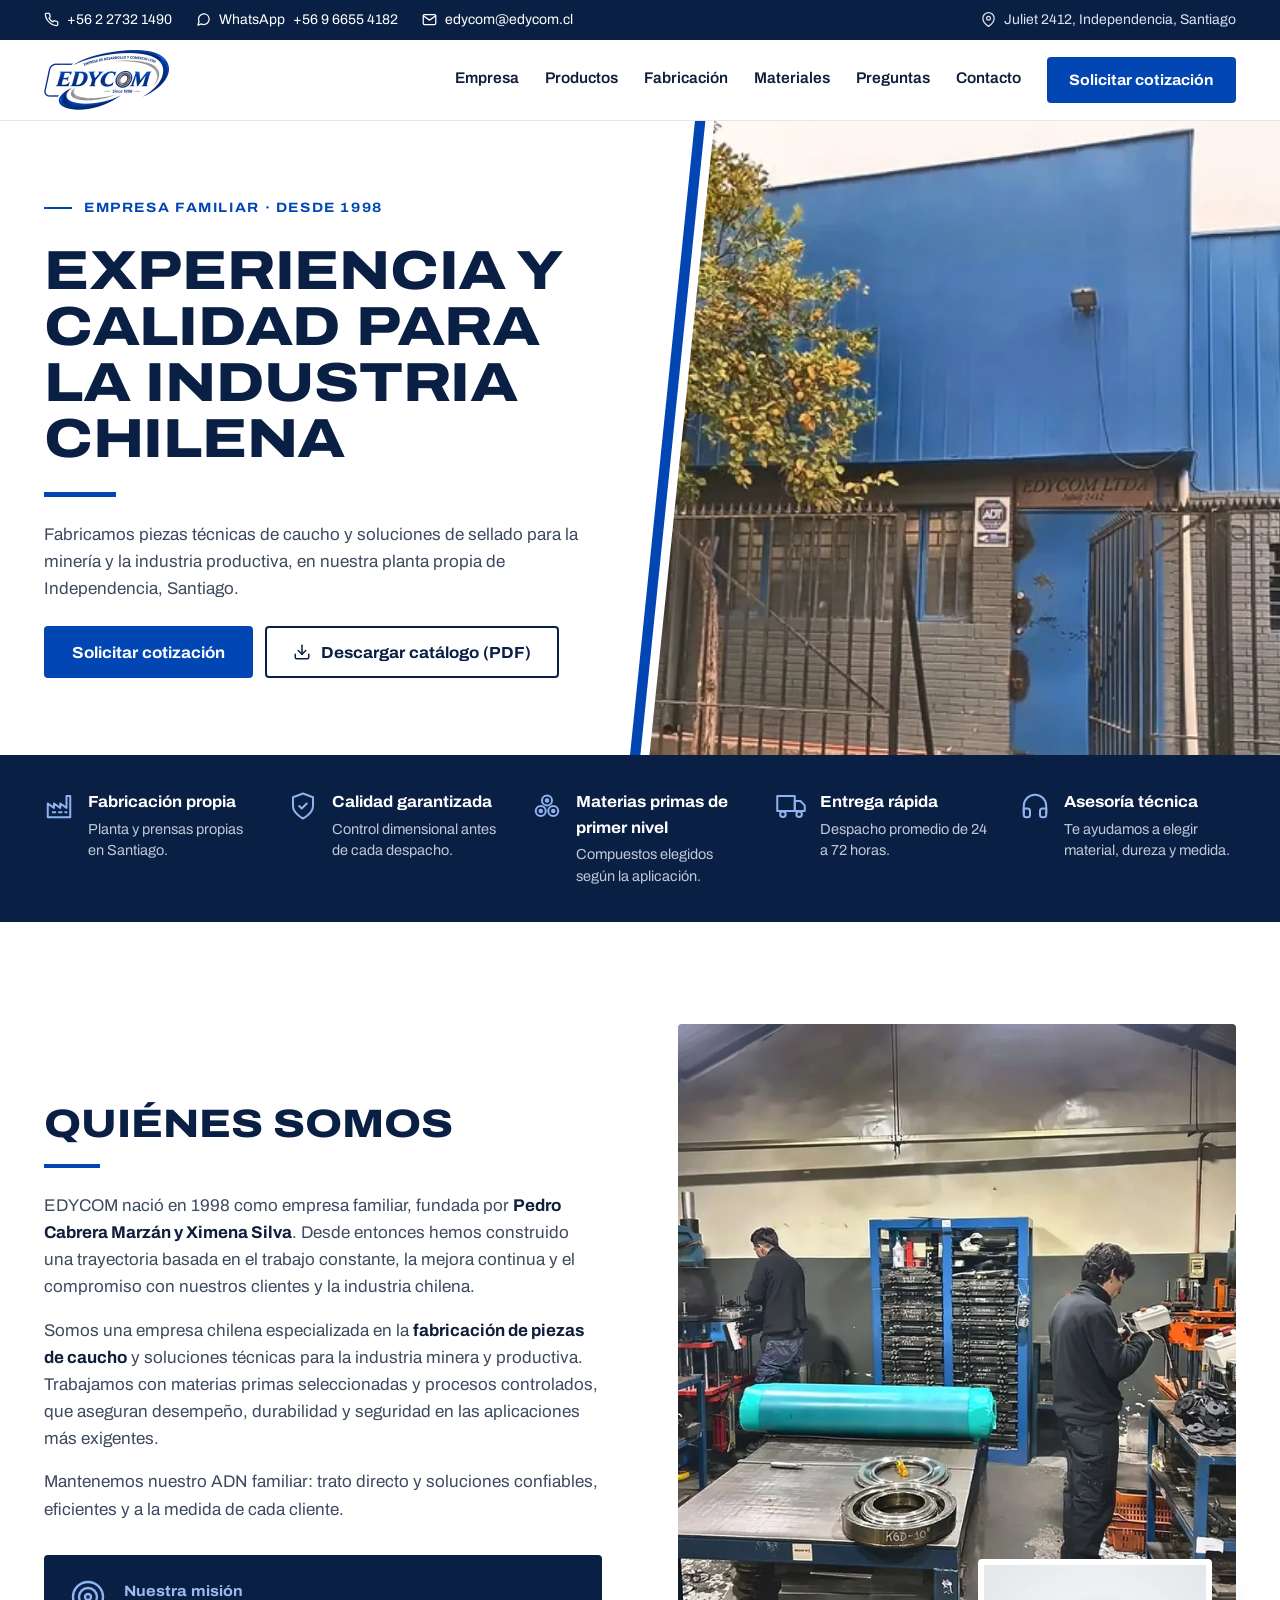
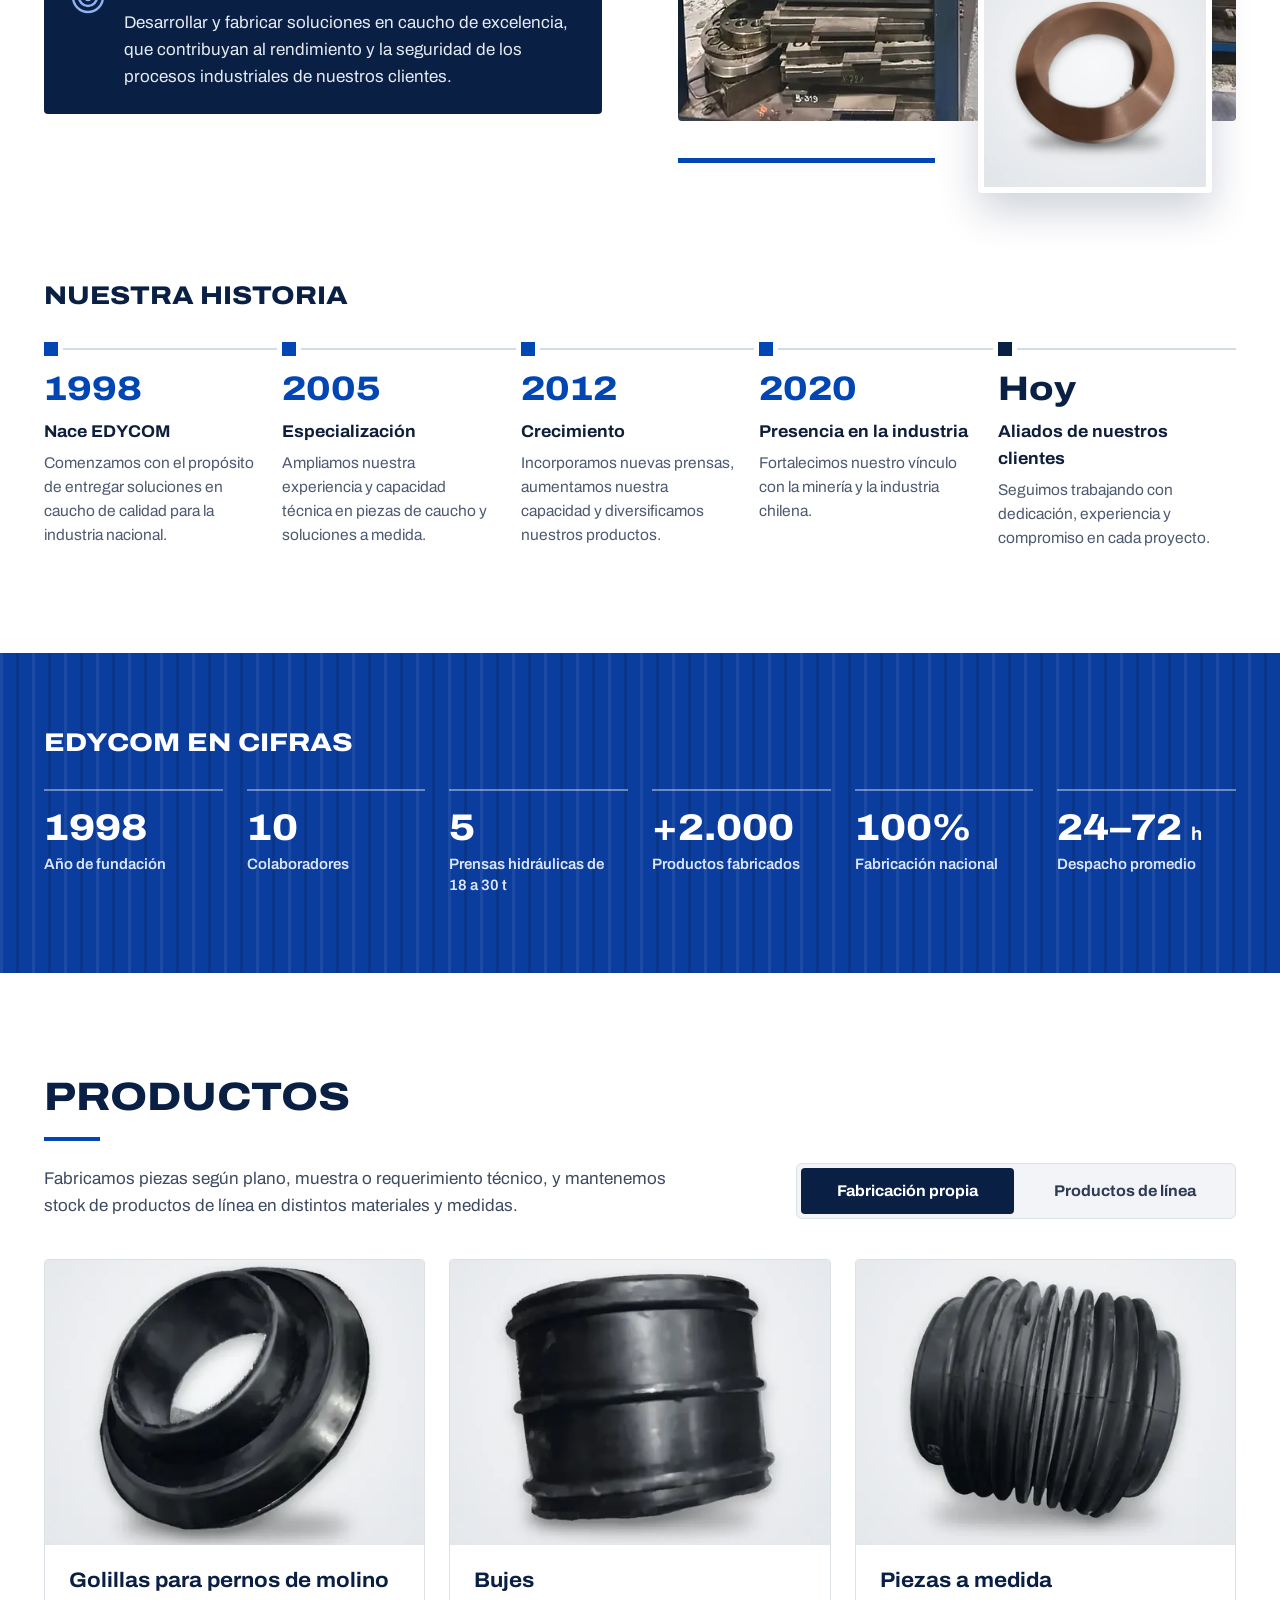
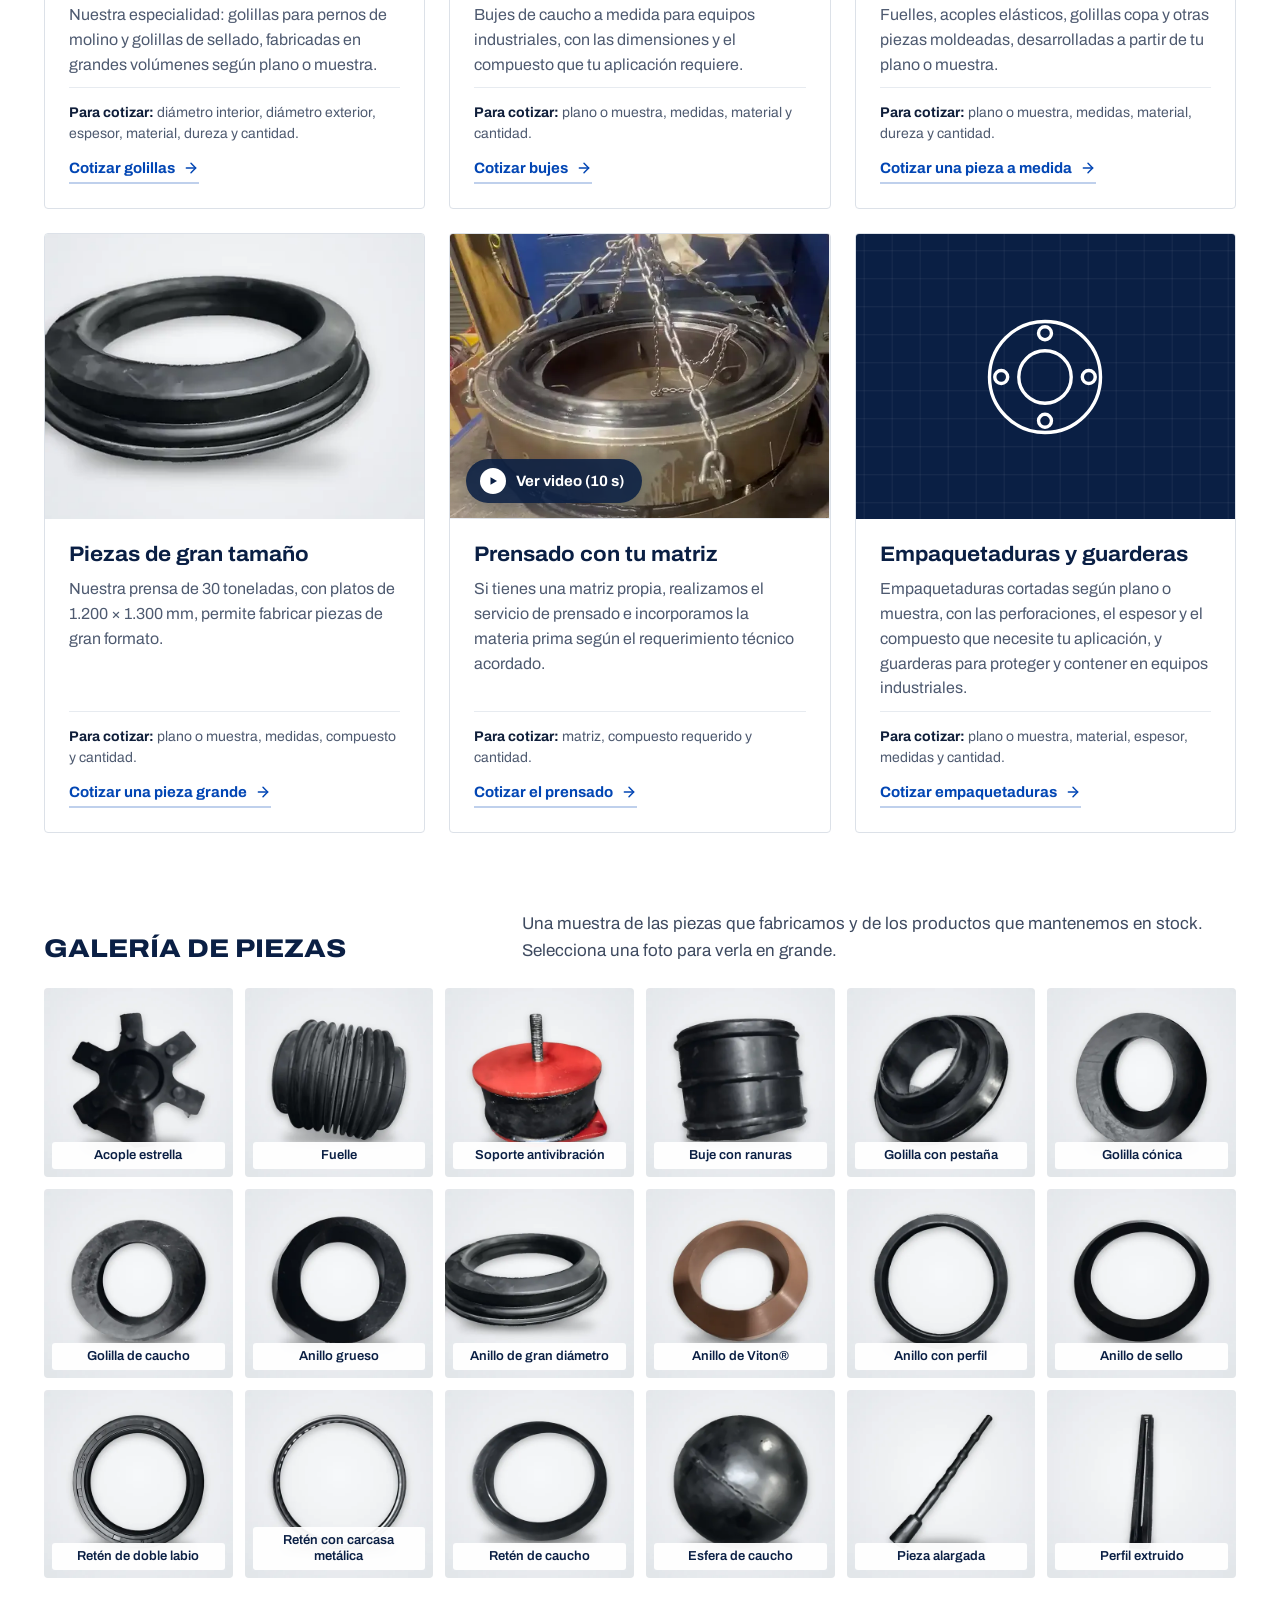
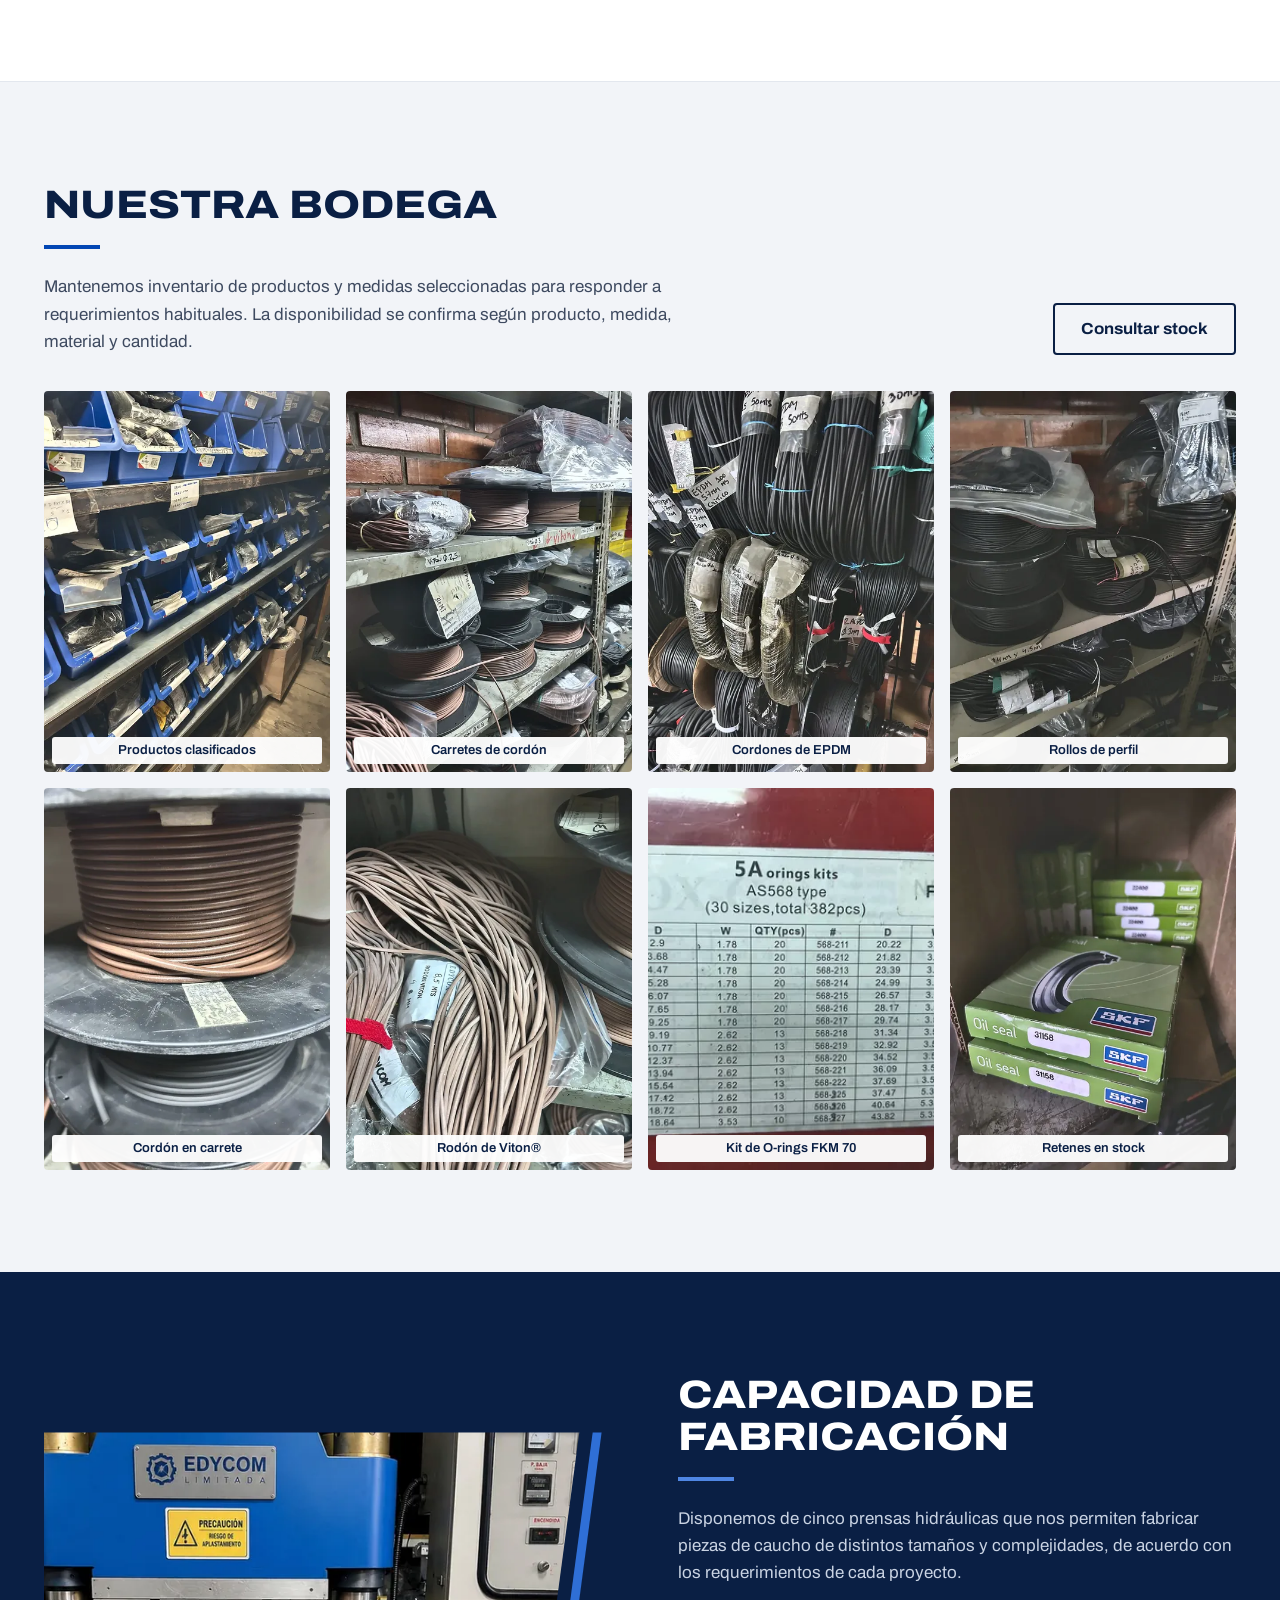
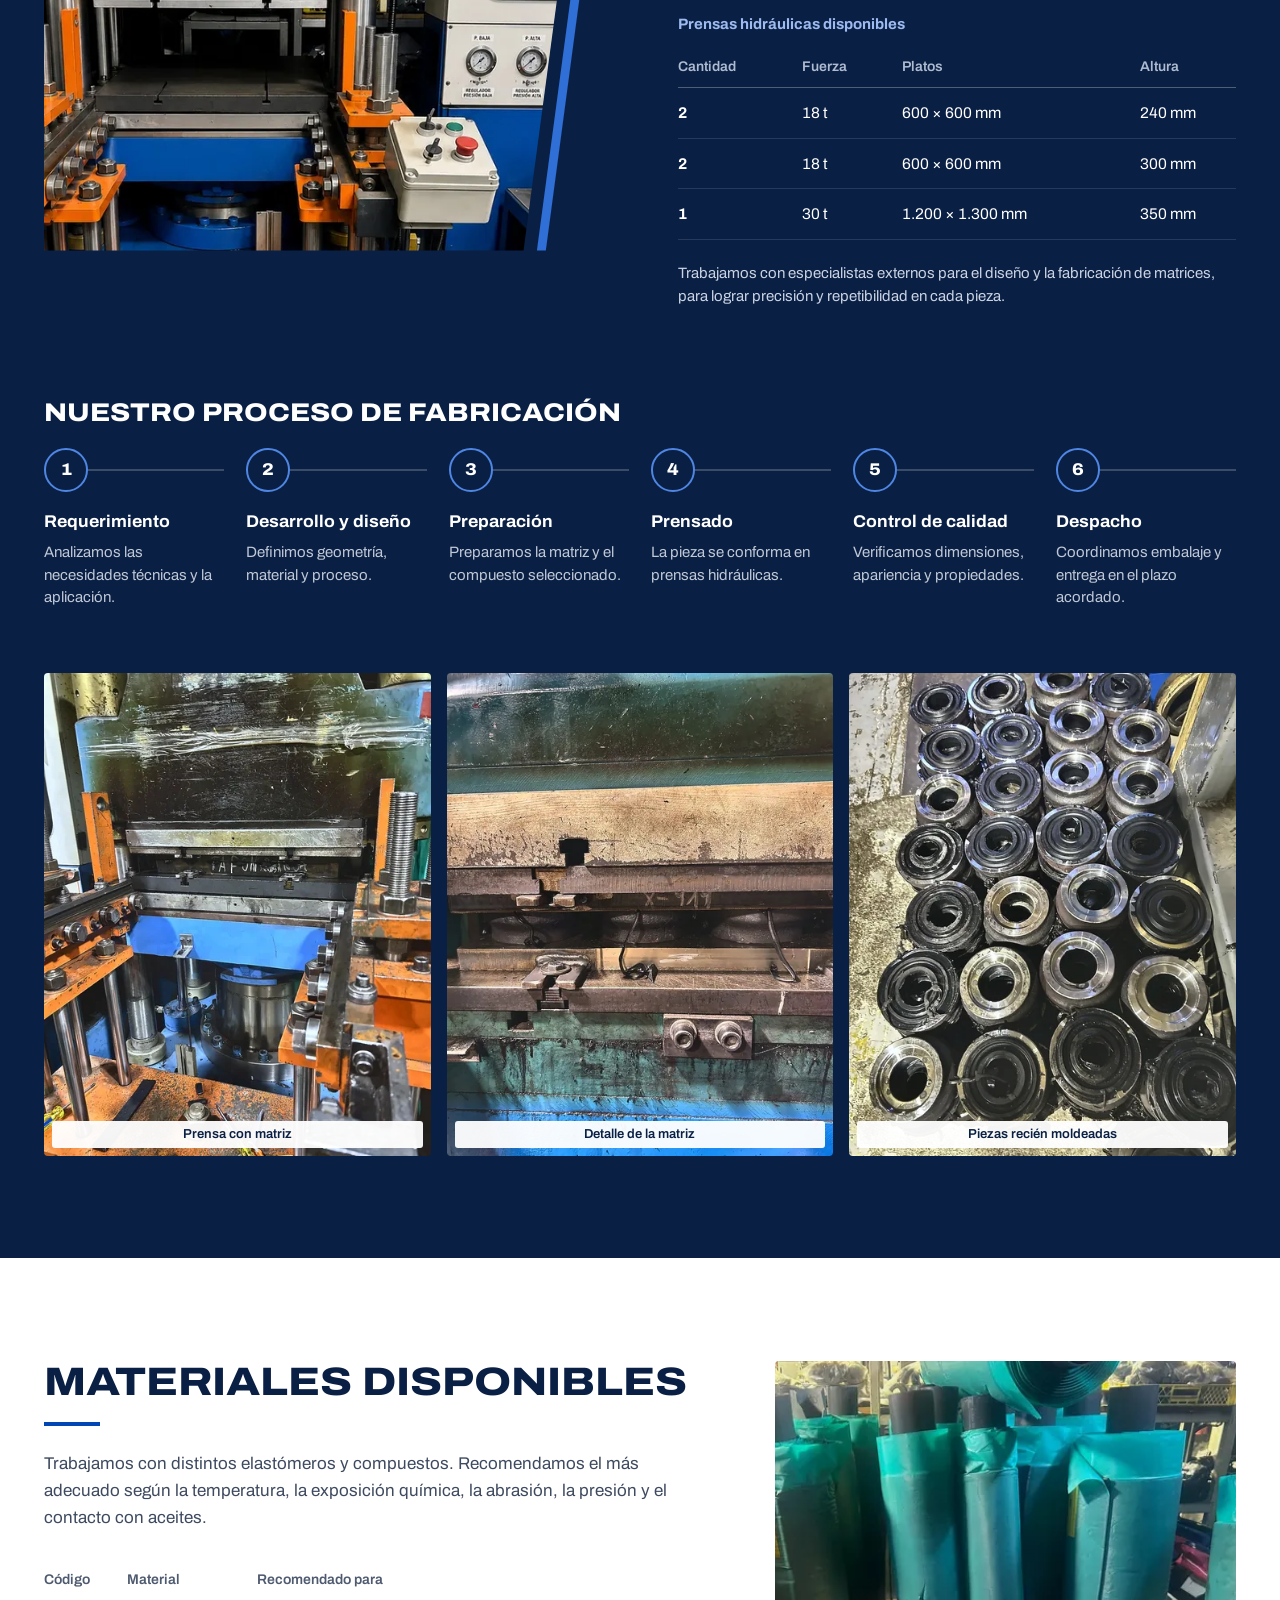
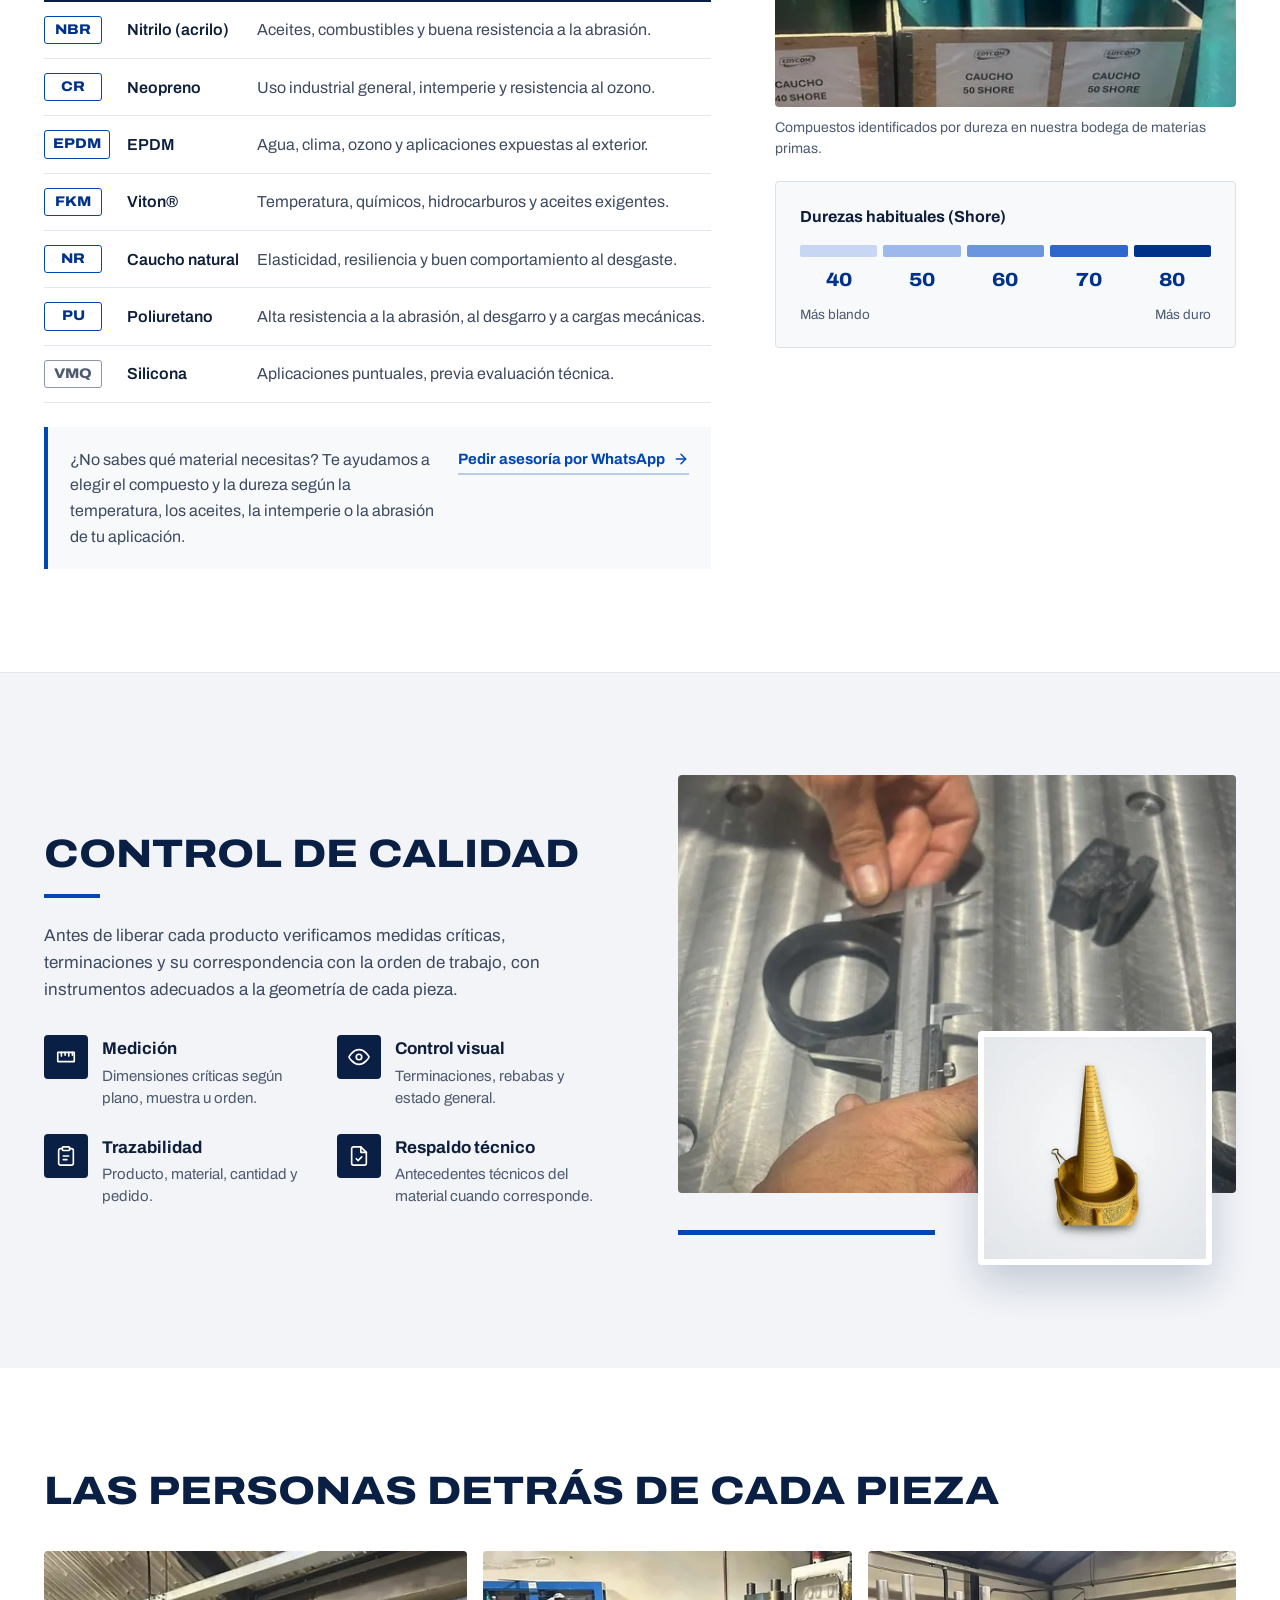
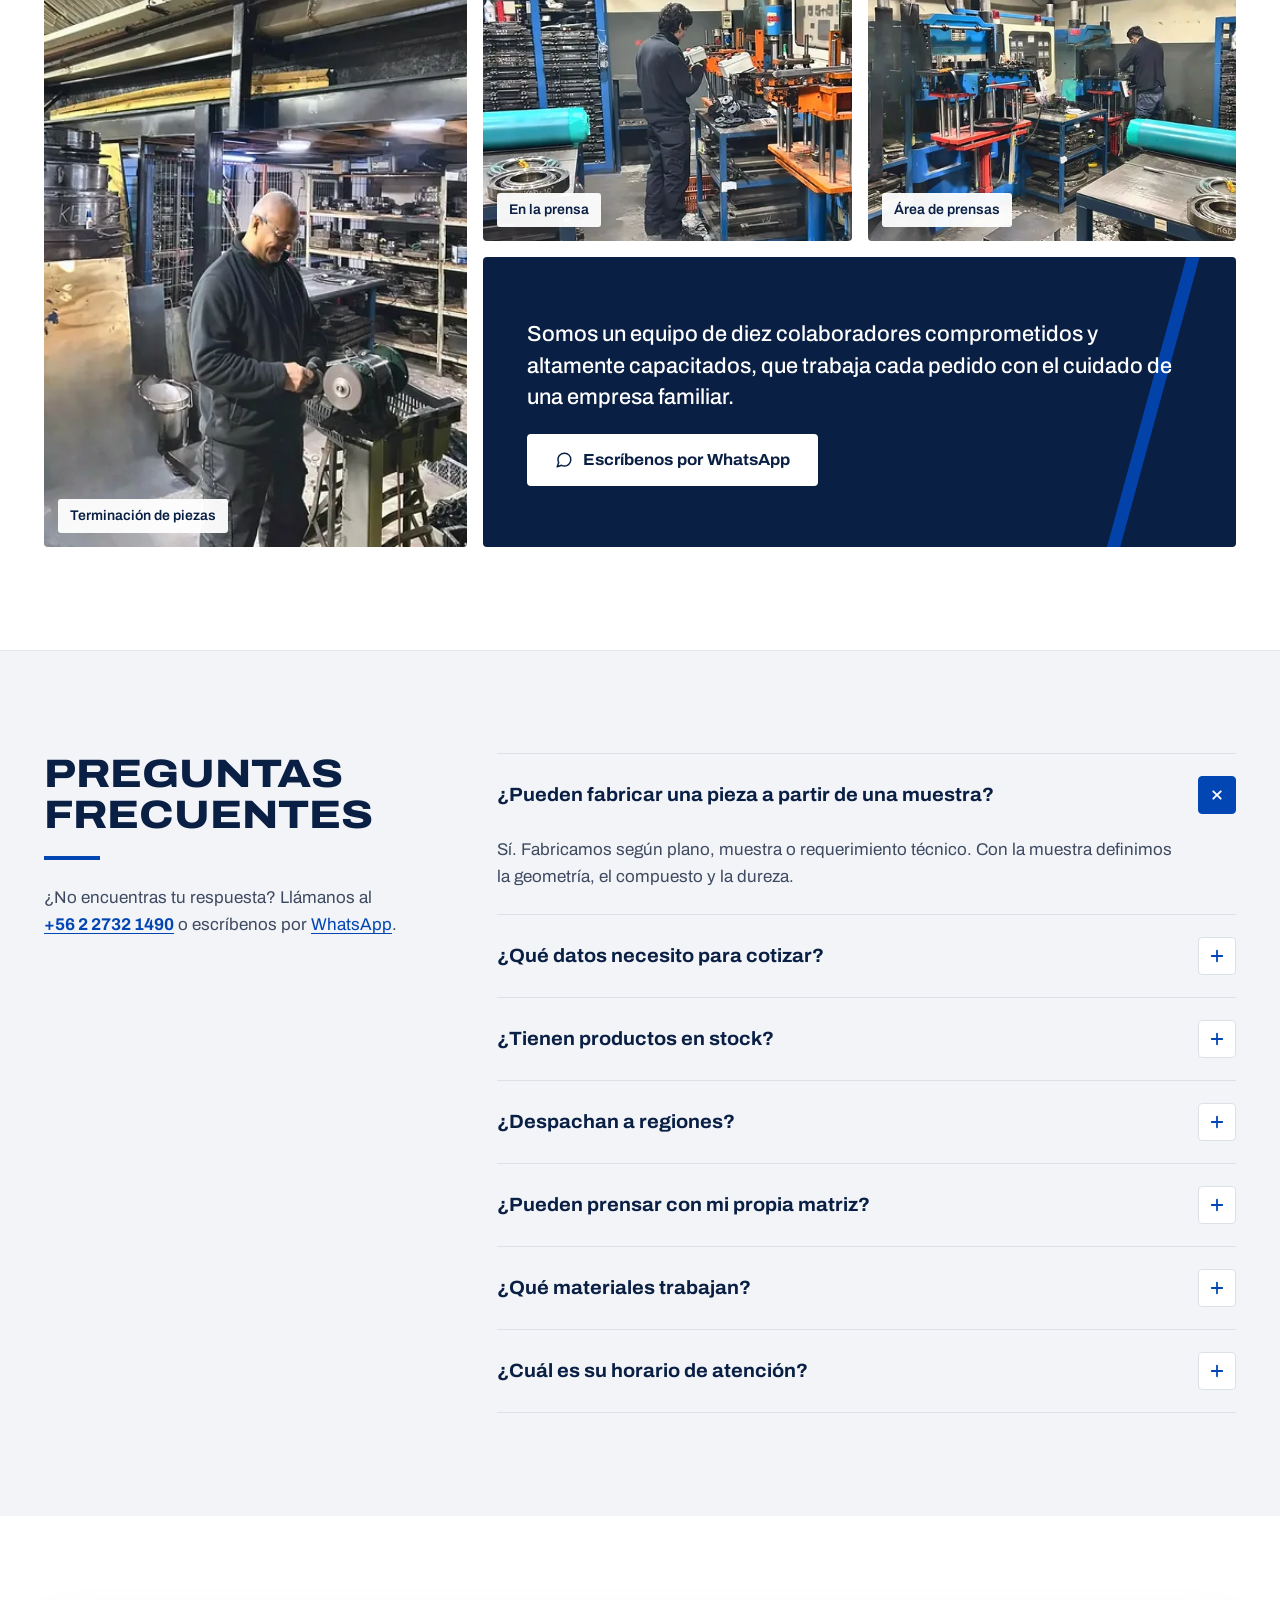
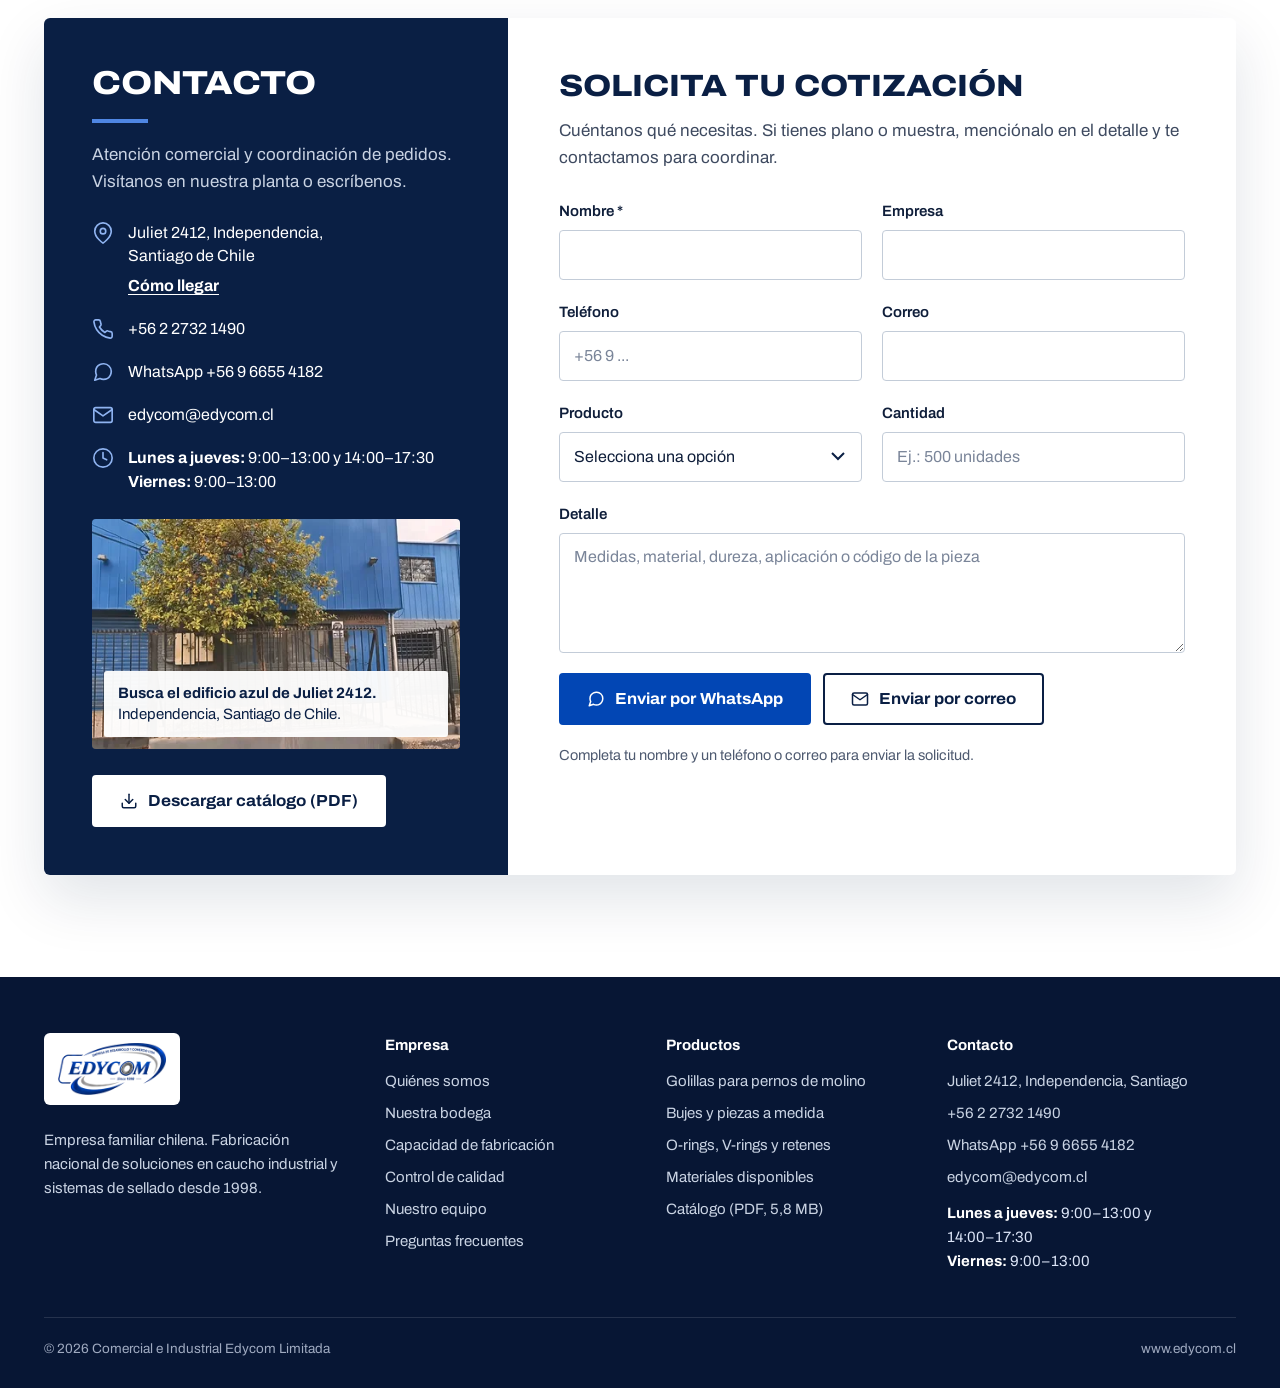
==== commit e83306be: "Unificar razon social a Comercial e Industrial Edycom Limitada El pie de pagina de index.html y 404." ====
--- a/index.html
+++ b/index.html
@@ -692,7 +692,7 @@
 </div>
 </div>
 <div class="footer-bottom">
-<span>© <span id="year">2026</span> Comercial e Industrial EDYCOM Ltda.</span>
+<span>© <span id="year">2026</span> Comercial e Industrial Edycom Limitada</span>
 <span>www.edycom.cl</span>
 </div>
 </div>
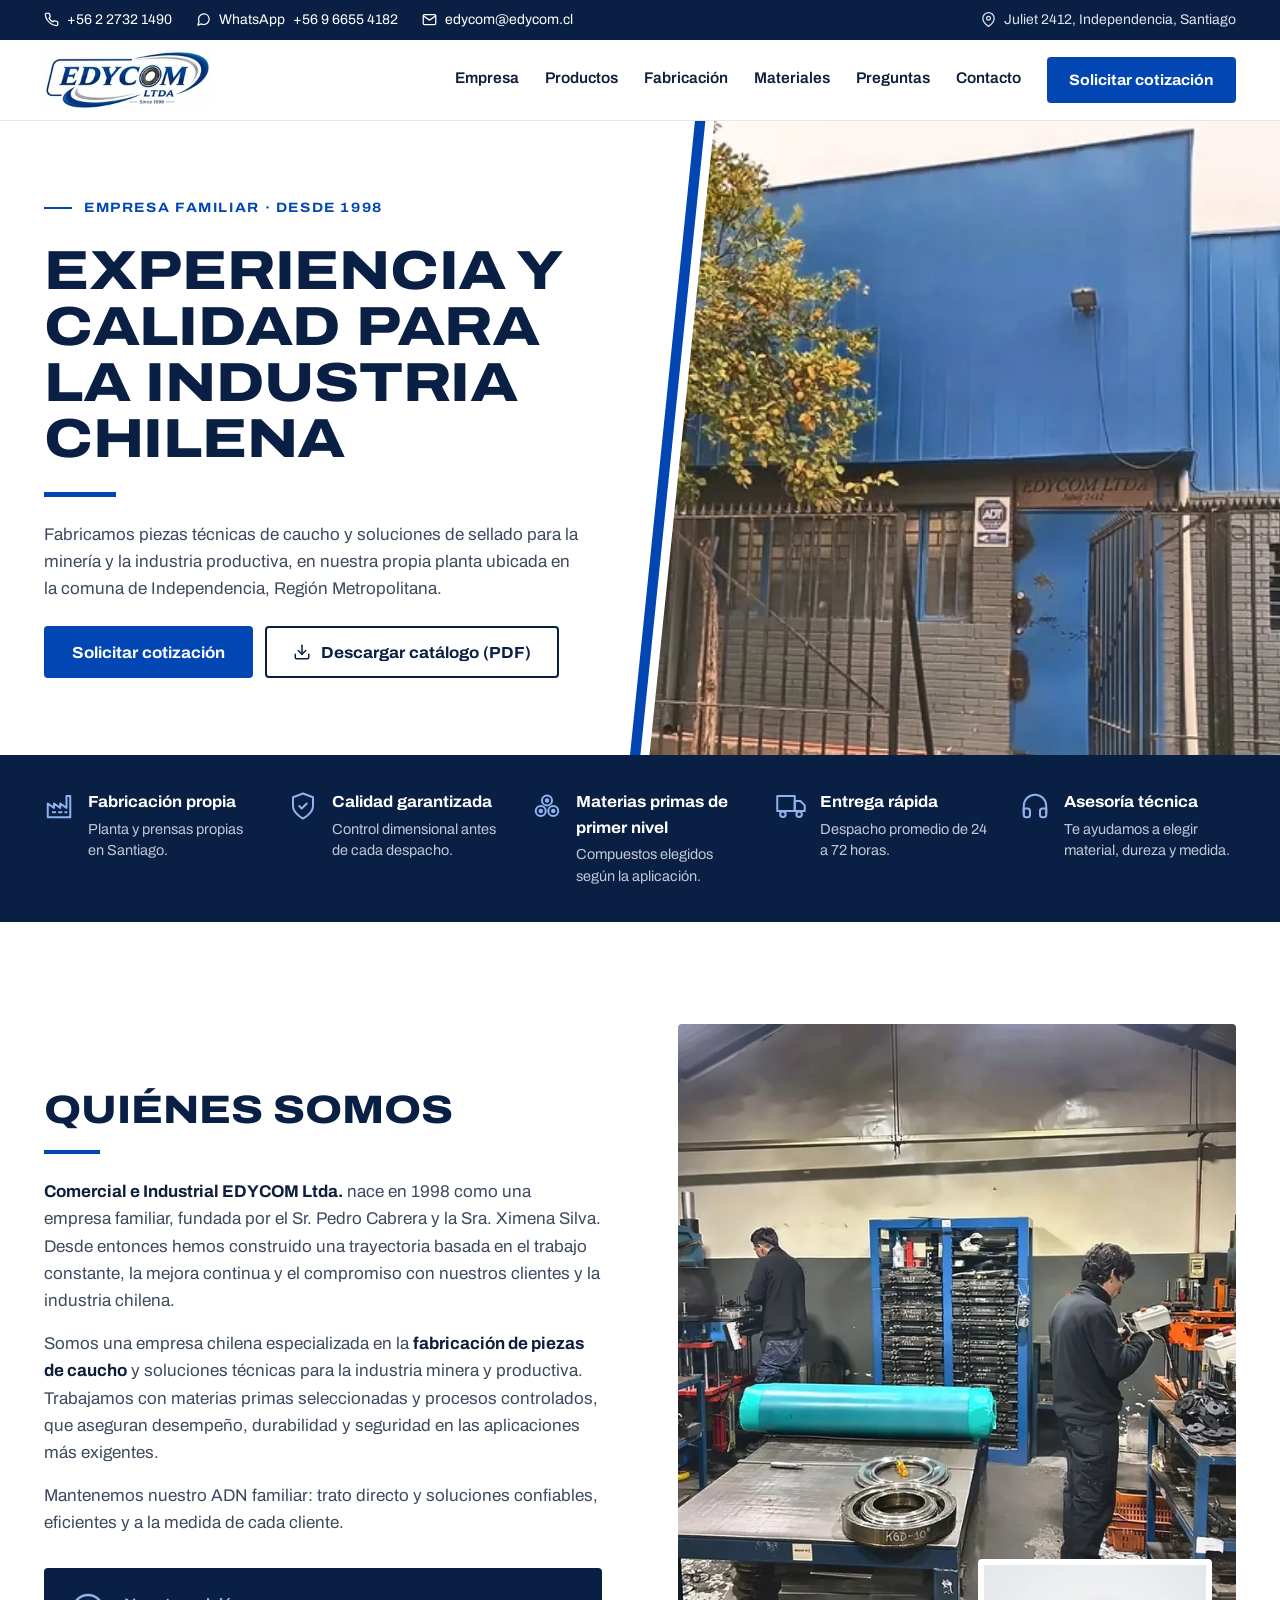
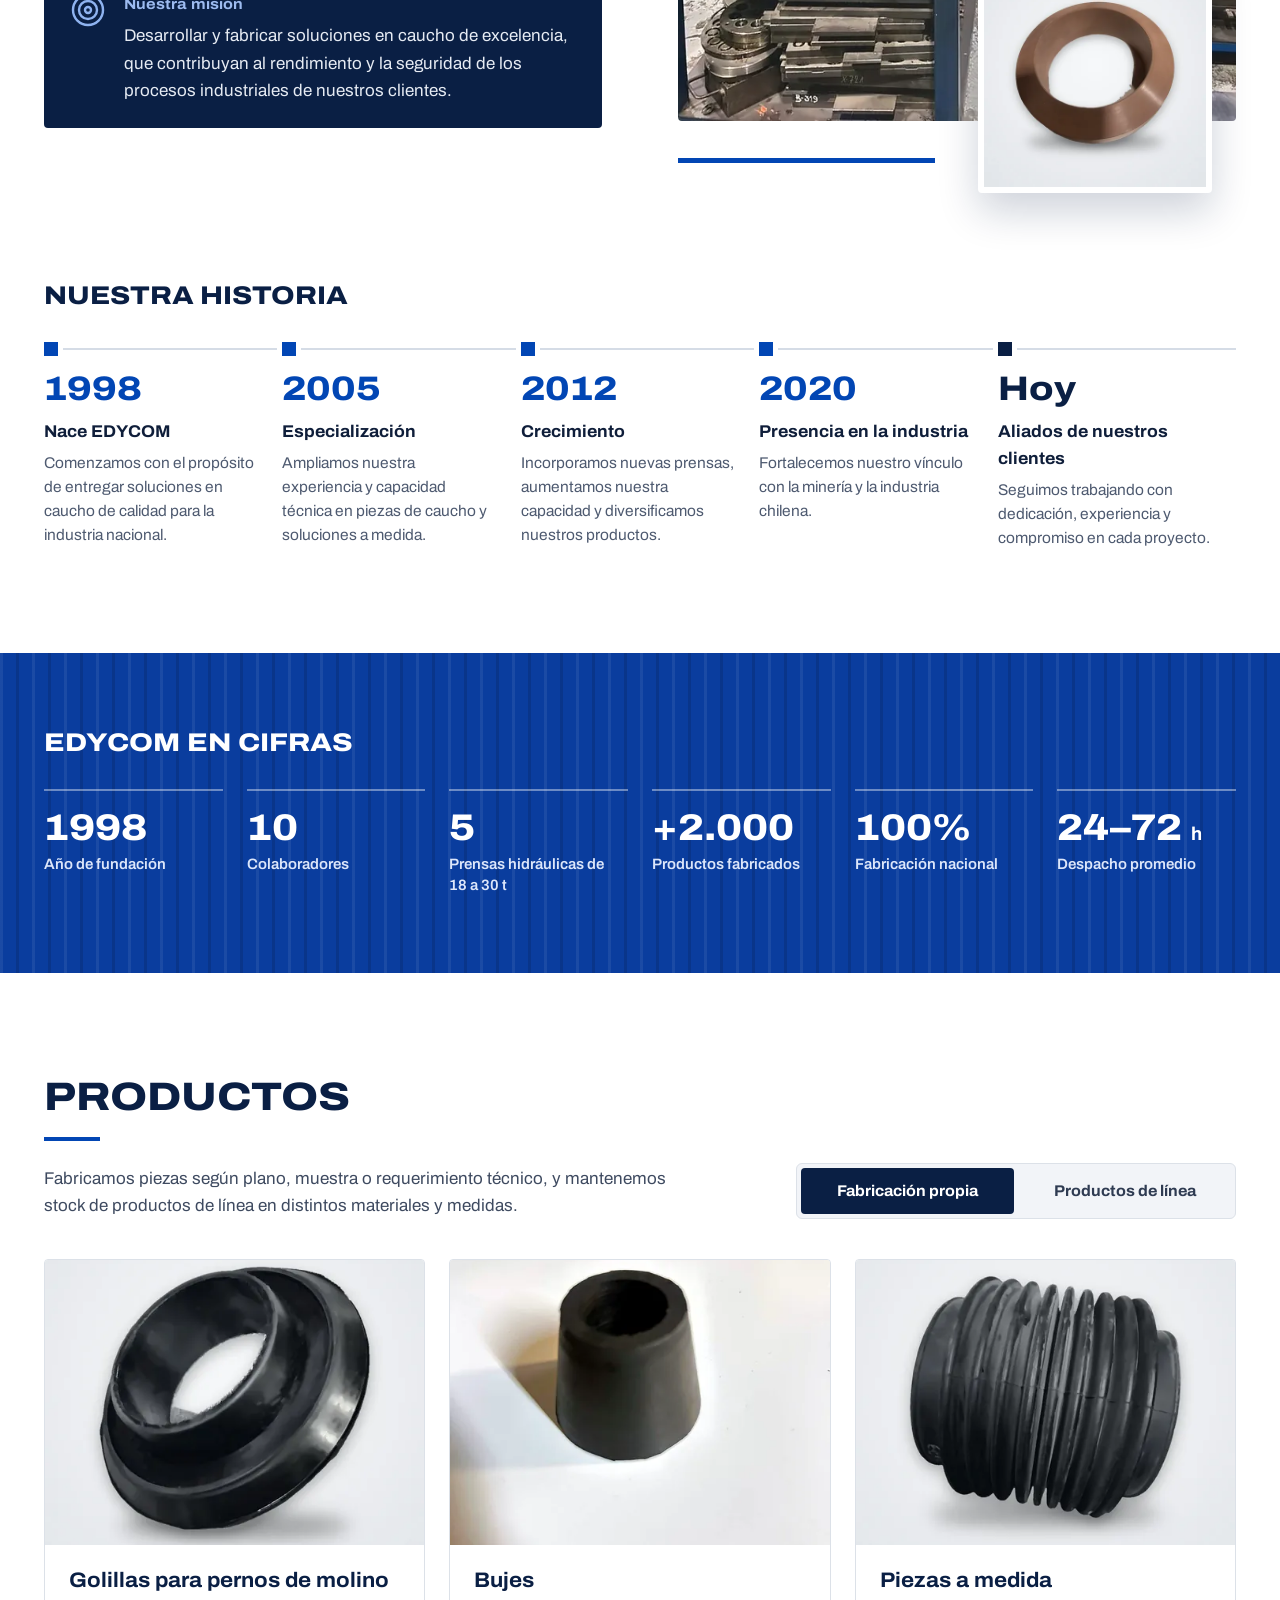
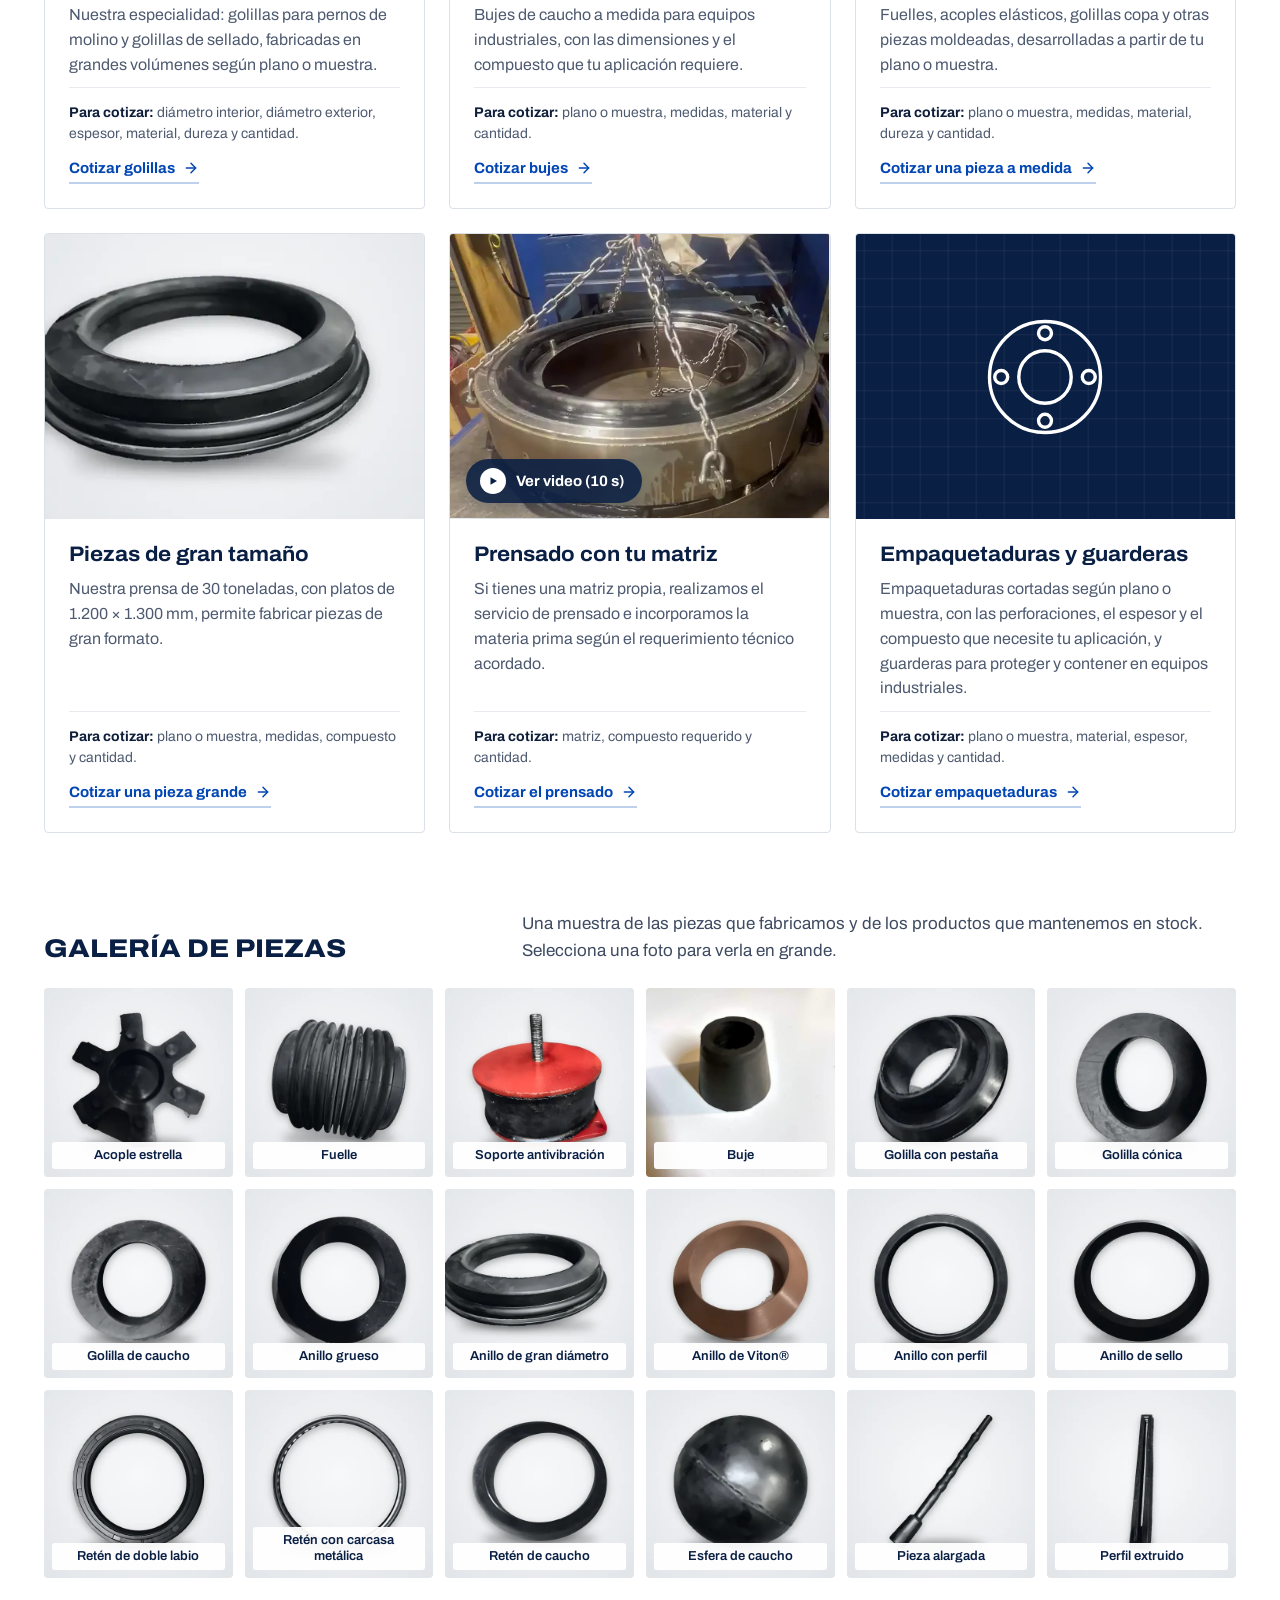
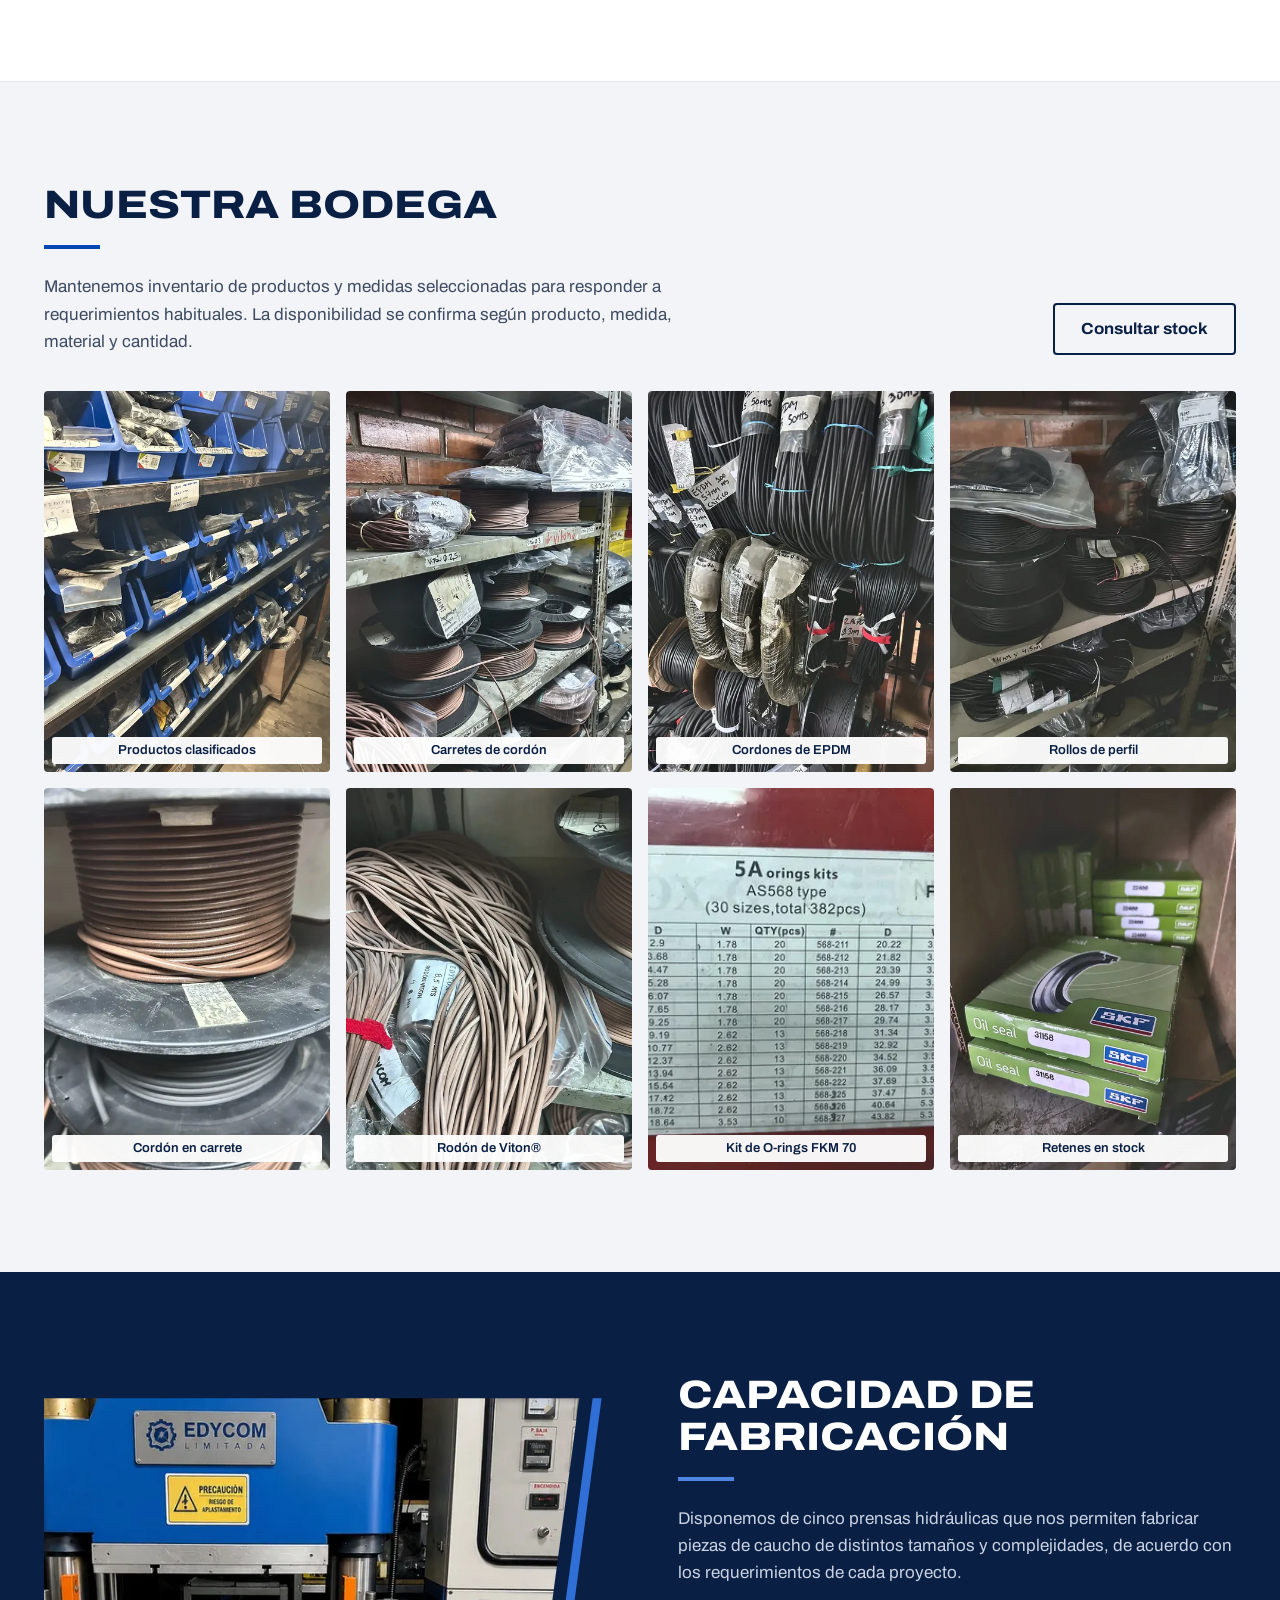
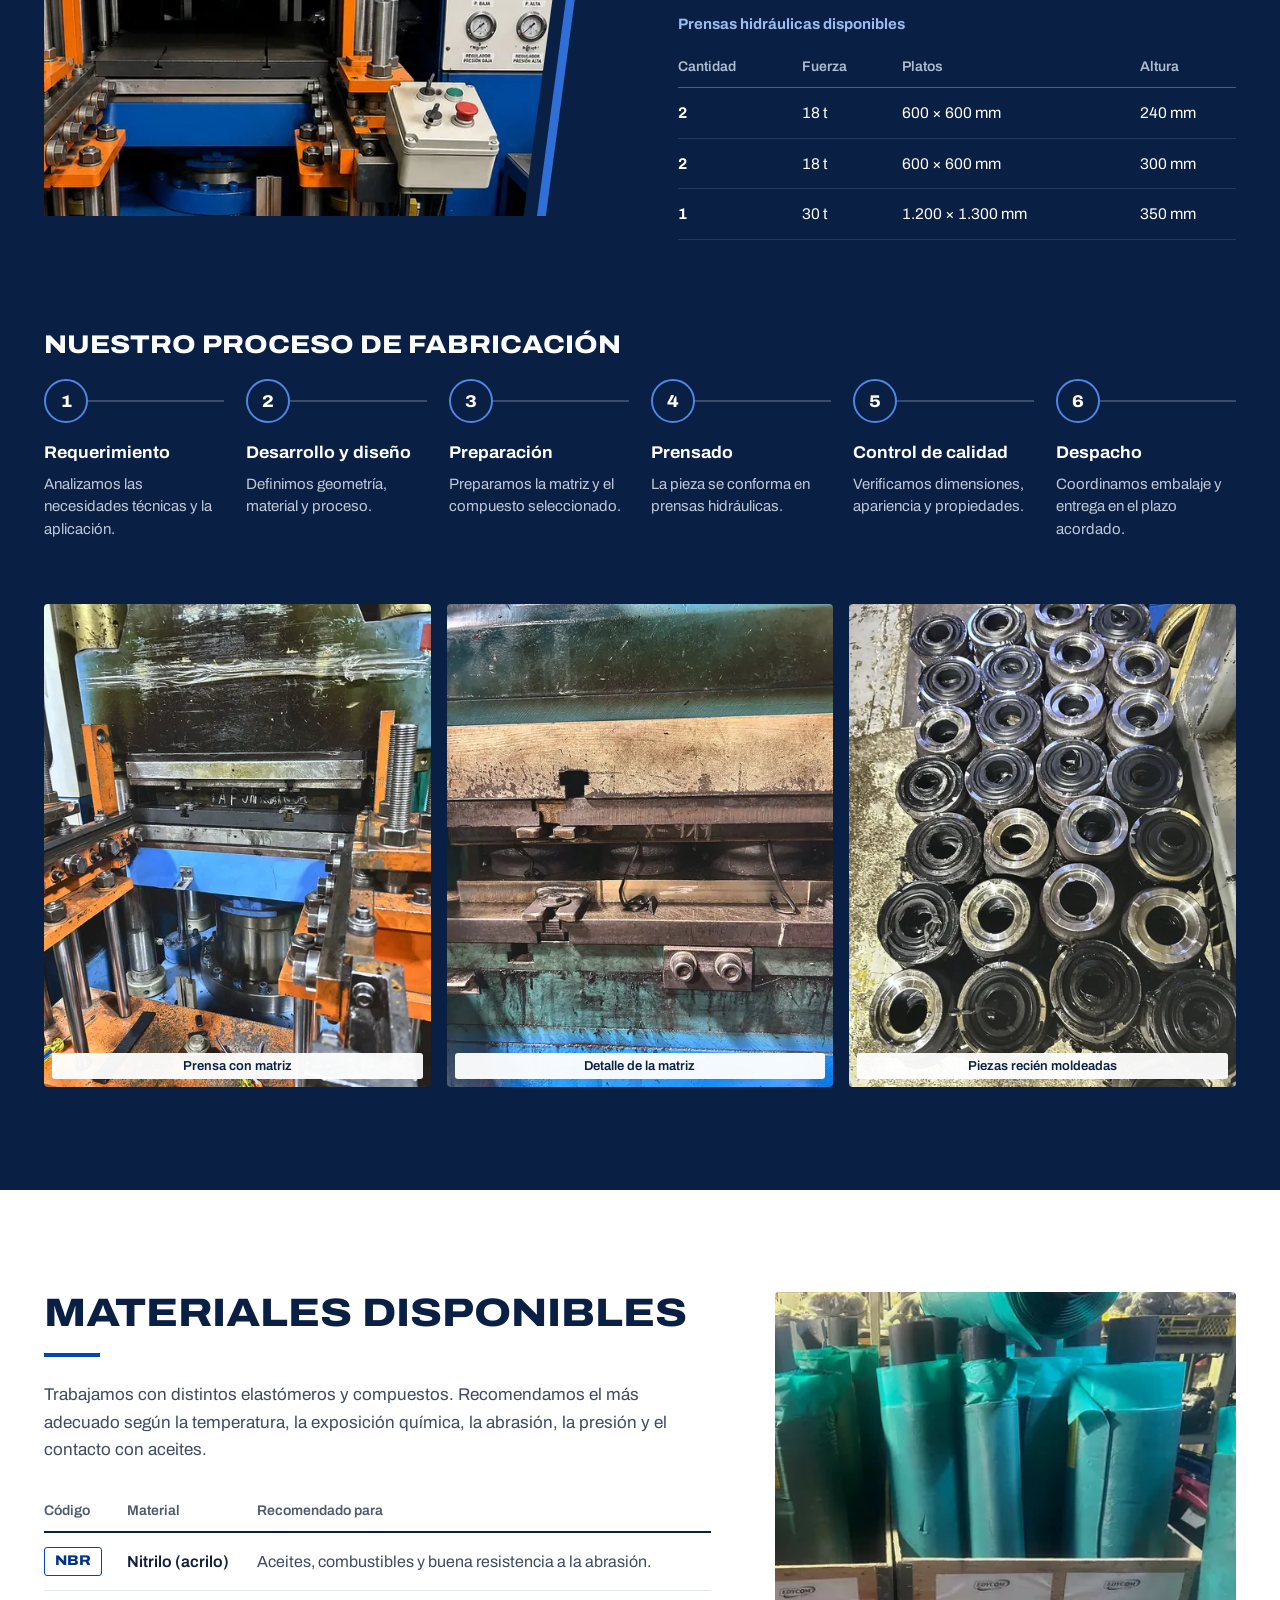
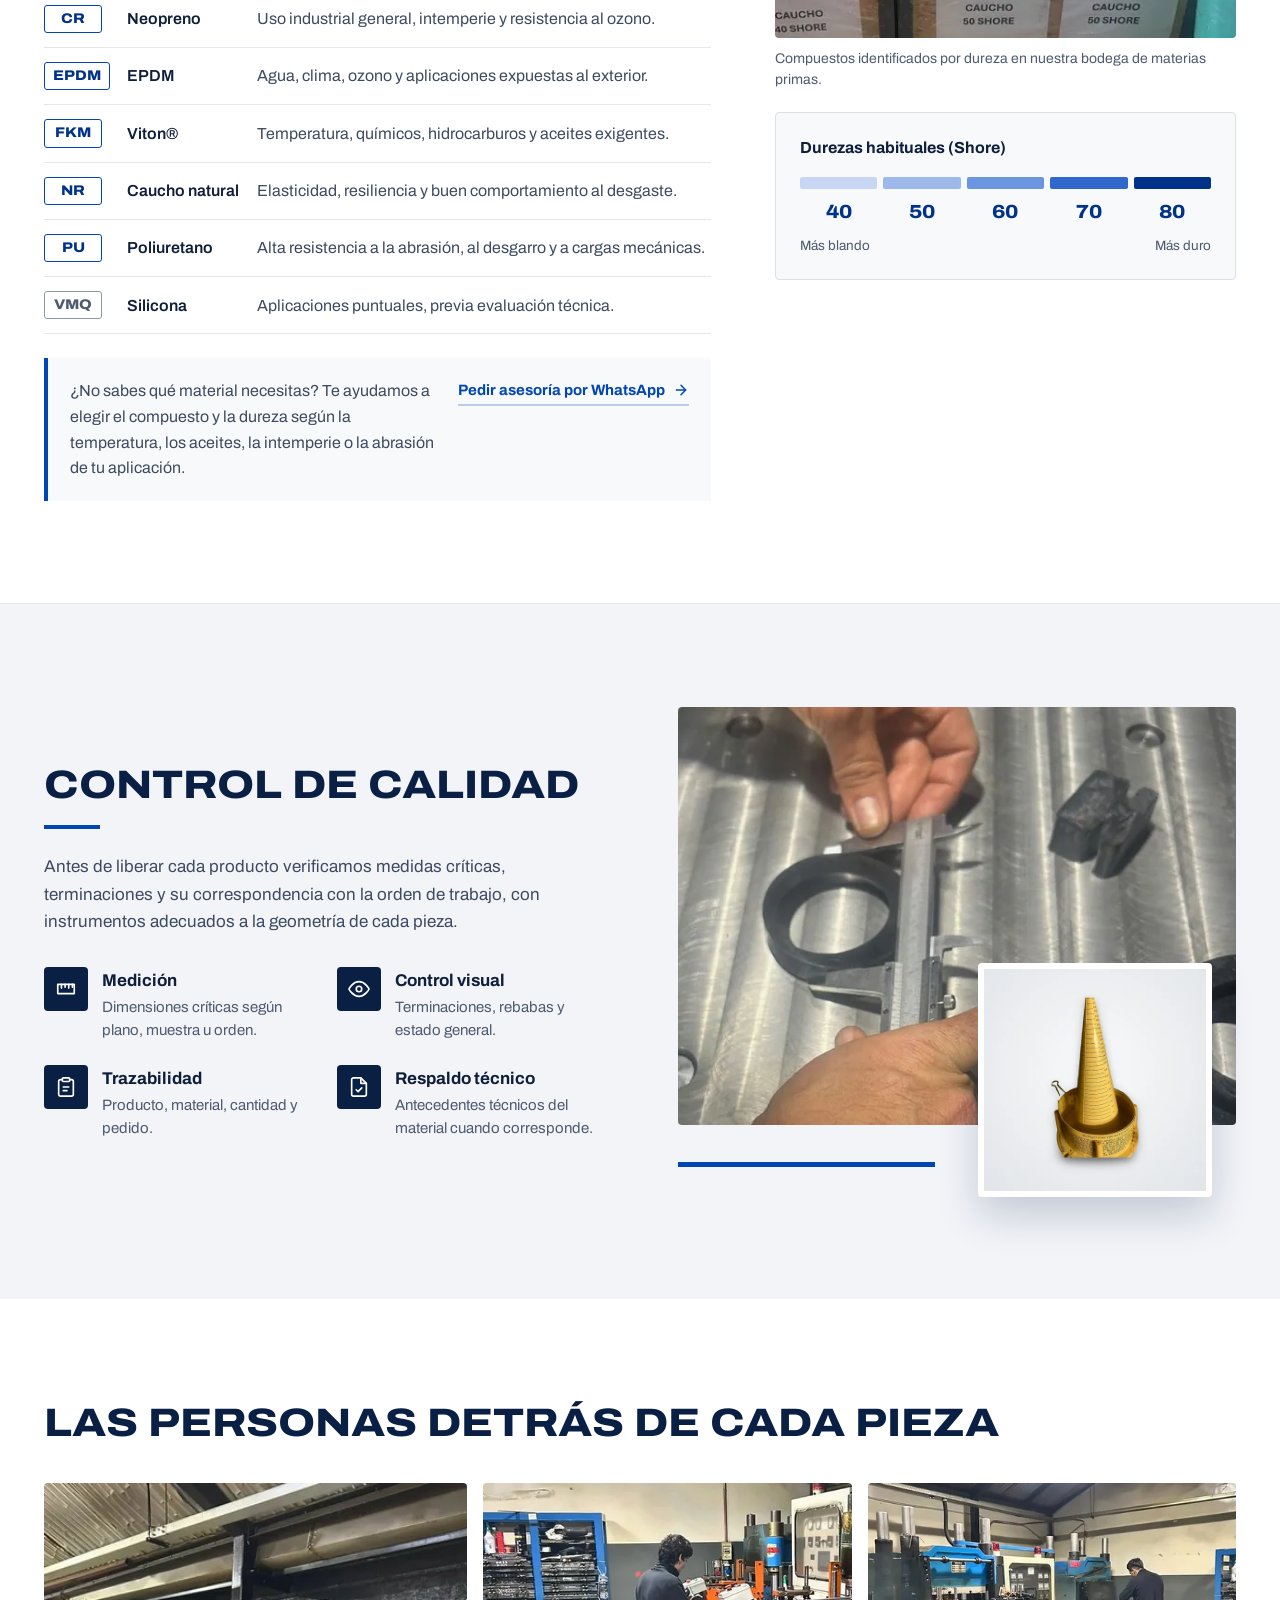
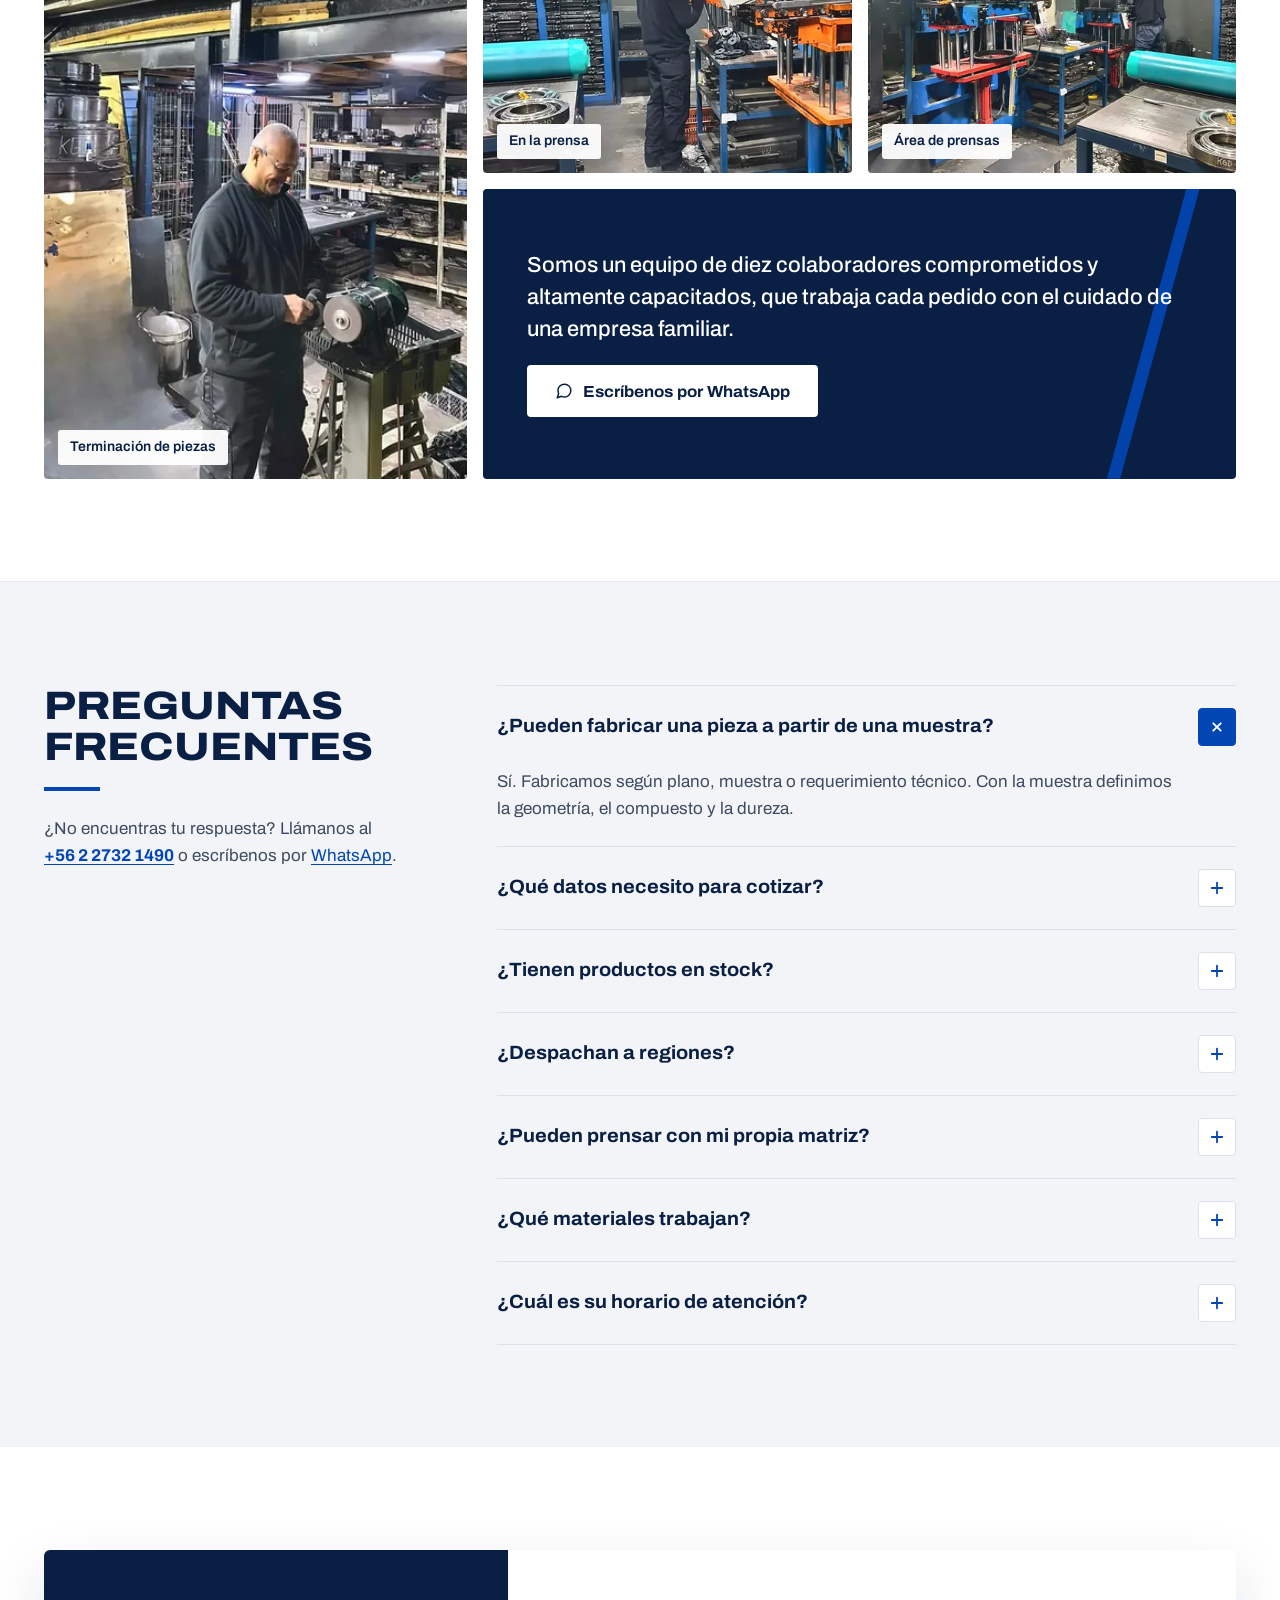
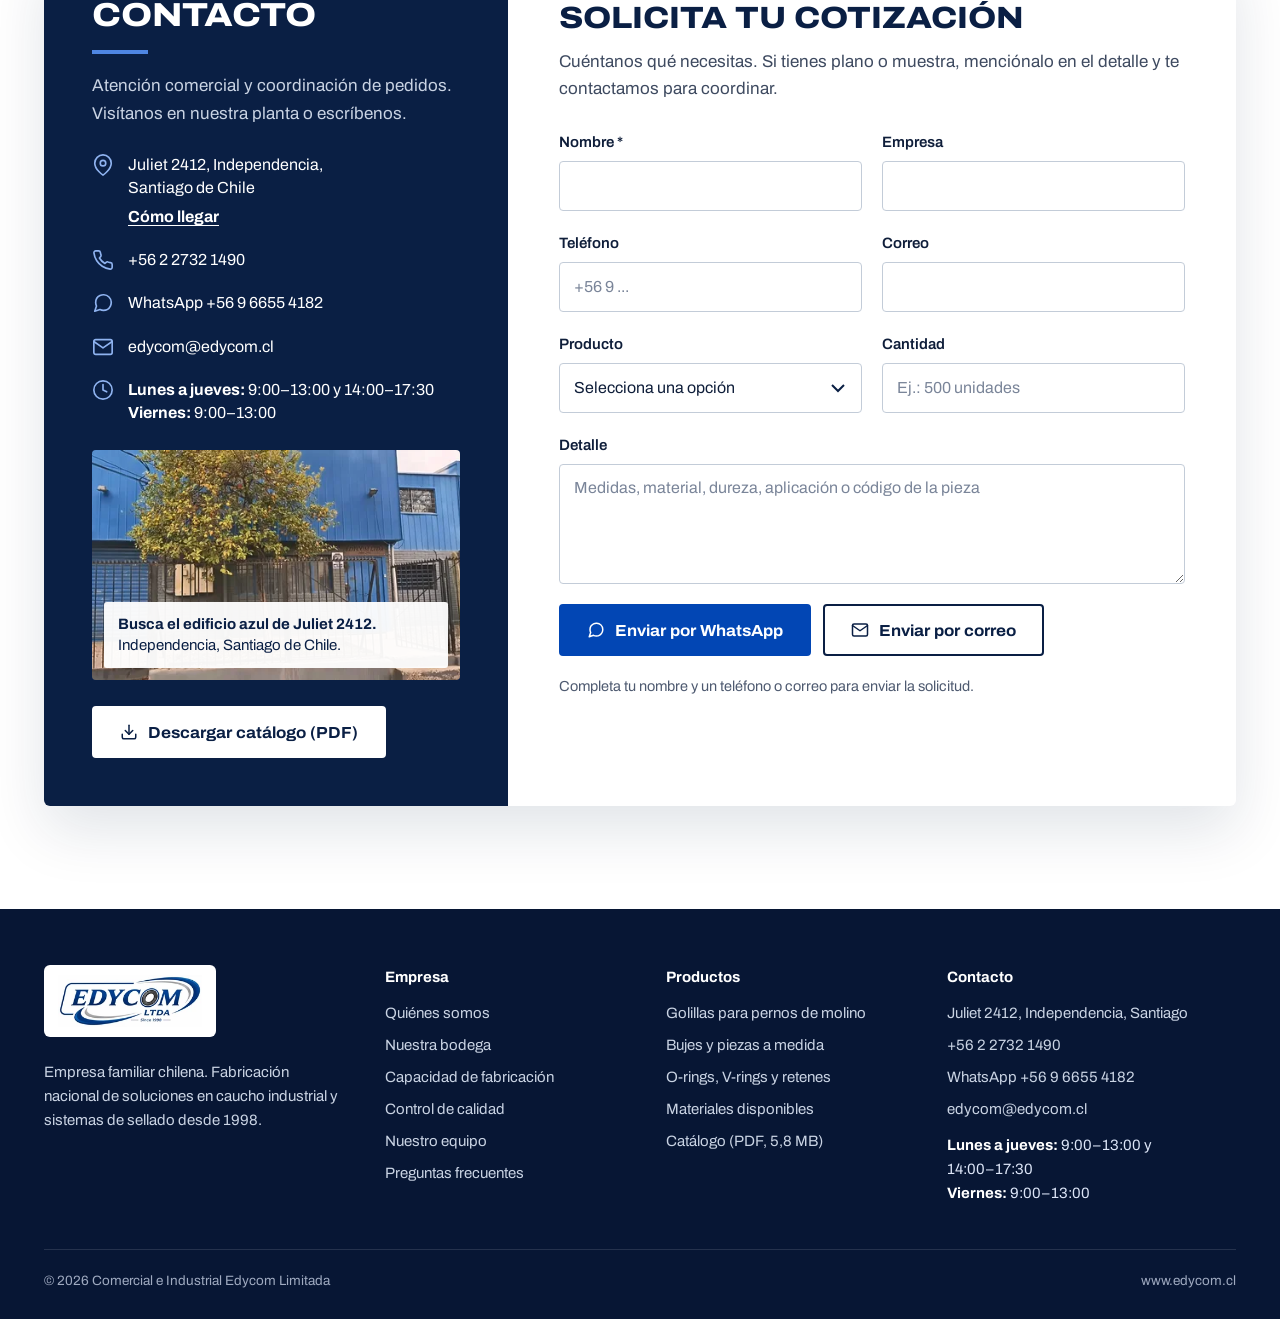
==== commit 770a1ad3: "Retoques: logo nuevo, foto de buje, textos (quienes somos, planta, 2020) y quitar externos - Logo ac" ====
--- a/index.html
+++ b/index.html
@@ -100,7 +100,7 @@
 
 <header class="site-header">
 <div class="wrap">
-<a class="brand" href="#inicio"><picture><source type="image/webp" srcset="assets/img/logo-edycom-250.webp 250w, assets/img/logo-edycom-400.webp 400w" sizes="125px"><img src="assets/img/logo-edycom-400.png" alt="EDYCOM Ltda., ir al inicio" width="400" height="192"></picture></a>
+<a class="brand" href="#inicio"><picture><source type="image/webp" srcset="assets/img/logo-edycom-250.webp 250w, assets/img/logo-edycom-400.webp 400w" sizes="167px"><img src="assets/img/logo-edycom-400.png" alt="EDYCOM Ltda., ir al inicio" width="400" height="143"></picture></a>
 <button type="button" class="menu-btn" aria-controls="menu" aria-expanded="false">
 <svg class="icon-open" aria-hidden="true" width="20" height="20" viewBox="0 0 24 24" fill="none" stroke="currentColor" stroke-width="2" stroke-linecap="round"><line x1="3" y1="6" x2="21" y2="6"></line><line x1="3" y1="12" x2="21" y2="12"></line><line x1="3" y1="18" x2="21" y2="18"></line></svg>
 <svg class="icon-close" aria-hidden="true" width="20" height="20" viewBox="0 0 24 24" fill="none" stroke="currentColor" stroke-width="2" stroke-linecap="round"><line x1="18" y1="6" x2="6" y2="18"></line><line x1="6" y1="6" x2="18" y2="18"></line></svg>
@@ -125,7 +125,7 @@
 <p class="eyebrow">Empresa familiar · Desde 1998</p>
 <h1 id="inicio-title">Experiencia y calidad para la industria chilena</h1>
 <span class="hero__rule" aria-hidden="true"></span>
-<p class="hero__lead">Fabricamos piezas técnicas de caucho y soluciones de sellado para la minería y la industria productiva, en nuestra planta propia de Independencia, Santiago.</p>
+<p class="hero__lead">Fabricamos piezas técnicas de caucho y soluciones de sellado para la minería y la industria productiva, en nuestra propia planta ubicada en la comuna de Independencia, Región Metropolitana.</p>
 <div class="actions">
 <a class="btn" href="#cotizacion">Solicitar cotización</a>
 <a class="btn-ghost" href="assets/docs/EDYCOM-Catalogo-2026.pdf" target="_blank" rel="noopener"><svg aria-hidden="true" width="18" height="18" viewBox="0 0 24 24" fill="none" stroke="currentColor" stroke-width="2" stroke-linecap="round" stroke-linejoin="round"><path d="M21 15v4a2 2 0 0 1-2 2H5a2 2 0 0 1-2-2v-4"></path><polyline points="7 10 12 15 17 10"></polyline><line x1="12" y1="15" x2="12" y2="3"></line></svg>Descargar catálogo (PDF)</a>
@@ -154,7 +154,7 @@
 <h2 id="empresa-title" class="title">Quiénes somos</h2>
 <span class="bar" aria-hidden="true"></span>
 <div class="text">
-<p>EDYCOM nació en 1998 como empresa familiar, fundada por <strong>Pedro Cabrera Marzán y Ximena Silva</strong>. Desde entonces hemos construido una trayectoria basada en el trabajo constante, la mejora continua y el compromiso con nuestros clientes y la industria chilena.</p>
+<p><strong>Comercial e Industrial EDYCOM Ltda.</strong> nace en 1998 como una empresa familiar, fundada por el Sr. Pedro Cabrera y la Sra. Ximena Silva. Desde entonces hemos construido una trayectoria basada en el trabajo constante, la mejora continua y el compromiso con nuestros clientes y la industria chilena.</p>
 <p>Somos una empresa chilena especializada en la <strong>fabricación de piezas de caucho</strong> y soluciones técnicas para la industria minera y productiva. Trabajamos con materias primas seleccionadas y procesos controlados, que aseguran desempeño, durabilidad y seguridad en las aplicaciones más exigentes.</p>
 <p>Mantenemos nuestro ADN familiar: trato directo y soluciones confiables, eficientes y a la medida de cada cliente.</p>
 </div>
@@ -179,7 +179,7 @@
 <li><span class="timeline__year">1998</span><h4>Nace EDYCOM</h4><p>Comenzamos con el propósito de entregar soluciones en caucho de calidad para la industria nacional.</p></li>
 <li><span class="timeline__year">2005</span><h4>Especialización</h4><p>Ampliamos nuestra experiencia y capacidad técnica en piezas de caucho y soluciones a medida.</p></li>
 <li><span class="timeline__year">2012</span><h4>Crecimiento</h4><p>Incorporamos nuevas prensas, aumentamos nuestra capacidad y diversificamos nuestros productos.</p></li>
-<li><span class="timeline__year">2020</span><h4>Presencia en la industria</h4><p>Fortalecimos nuestro vínculo con la minería y la industria chilena.</p></li>
+<li><span class="timeline__year">2020</span><h4>Presencia en la industria</h4><p>Fortalecemos nuestro vínculo con la minería y la industria chilena.</p></li>
 <li><span class="timeline__year">Hoy</span><h4>Aliados de nuestros clientes</h4><p>Seguimos trabajando con dedicación, experiencia y compromiso en cada proyecto.</p></li>
 </ol>
 </div>
@@ -227,7 +227,7 @@
 </div>
 </article>
 <article class="card">
-<div class="card__media"><picture><source type="image/webp" srcset="assets/img/buje-caucho-ranurado-480.webp 480w, assets/img/buje-caucho-ranurado-720.webp 720w, assets/img/buje-caucho-ranurado-960.webp 960w, assets/img/buje-caucho-ranurado-1200.webp 1200w" sizes="(max-width: 760px) 100vw, (max-width: 1240px) 50vw, 400px"><img src="assets/img/buje-caucho-ranurado.jpg" alt="Buje de caucho con ranuras" width="1200" height="1200" loading="lazy" decoding="async"></picture></div>
+<div class="card__media"><picture><source type="image/webp" srcset="assets/img/buje-caucho-480.webp 480w, assets/img/buje-caucho-720.webp 720w, assets/img/buje-caucho-960.webp 960w, assets/img/buje-caucho-1200.webp 1200w" sizes="(max-width: 760px) 100vw, (max-width: 1240px) 50vw, 400px"><img src="assets/img/buje-caucho.jpg" alt="Buje de caucho" width="1200" height="1200" loading="lazy" decoding="async"></picture></div>
 <div class="card__body">
 <h3>Bujes</h3>
 <p>Bujes de caucho a medida para equipos industriales, con las dimensiones y el compuesto que tu aplicación requiere.</p>
@@ -364,7 +364,7 @@
 <li><a class="tile" href="assets/img/acople-estrella-caucho-1200.webp" data-gallery="piezas" data-caption="Acople estrella de caucho"><picture><source type="image/webp" srcset="assets/img/acople-estrella-caucho-480.webp 480w, assets/img/acople-estrella-caucho-720.webp 720w, assets/img/acople-estrella-caucho-960.webp 960w, assets/img/acople-estrella-caucho-1200.webp 1200w" sizes="(max-width: 640px) 50vw, (max-width: 1000px) 33vw, 200px"><img src="assets/img/acople-estrella-caucho.jpg" alt="Acople estrella de caucho" width="1200" height="1200" loading="lazy" decoding="async"></picture><span class="tile__label" aria-hidden="true">Acople estrella</span><span class="tile__zoom" aria-hidden="true"><svg width="16" height="16" viewBox="0 0 24 24" fill="none" stroke="currentColor" stroke-width="2.2" stroke-linecap="round" stroke-linejoin="round"><circle cx="11" cy="11" r="7"></circle><line x1="21" y1="21" x2="16.65" y2="16.65"></line><line x1="11" y1="8" x2="11" y2="14"></line><line x1="8" y1="11" x2="14" y2="11"></line></svg></span></a></li>
 <li><a class="tile" href="assets/img/fuelle-caucho-1200.webp" data-gallery="piezas" data-caption="Fuelle de caucho"><picture><source type="image/webp" srcset="assets/img/fuelle-caucho-480.webp 480w, assets/img/fuelle-caucho-720.webp 720w, assets/img/fuelle-caucho-960.webp 960w, assets/img/fuelle-caucho-1200.webp 1200w" sizes="(max-width: 640px) 50vw, (max-width: 1000px) 33vw, 200px"><img src="assets/img/fuelle-caucho.jpg" alt="Fuelle de caucho" width="1200" height="1200" loading="lazy" decoding="async"></picture><span class="tile__label" aria-hidden="true">Fuelle</span><span class="tile__zoom" aria-hidden="true"><svg width="16" height="16" viewBox="0 0 24 24" fill="none" stroke="currentColor" stroke-width="2.2" stroke-linecap="round" stroke-linejoin="round"><circle cx="11" cy="11" r="7"></circle><line x1="21" y1="21" x2="16.65" y2="16.65"></line><line x1="11" y1="8" x2="11" y2="14"></line><line x1="8" y1="11" x2="14" y2="11"></line></svg></span></a></li>
 <li><a class="tile" href="assets/img/soporte-antivibracion-1200.webp" data-gallery="piezas" data-caption="Soporte antivibración de caucho con placas metálicas"><picture><source type="image/webp" srcset="assets/img/soporte-antivibracion-480.webp 480w, assets/img/soporte-antivibracion-720.webp 720w, assets/img/soporte-antivibracion-960.webp 960w, assets/img/soporte-antivibracion-1200.webp 1200w" sizes="(max-width: 640px) 50vw, (max-width: 1000px) 33vw, 200px"><img src="assets/img/soporte-antivibracion.jpg" alt="Soporte antivibración de caucho con placas metálicas" width="1200" height="1200" loading="lazy" decoding="async"></picture><span class="tile__label" aria-hidden="true">Soporte antivibración</span><span class="tile__zoom" aria-hidden="true"><svg width="16" height="16" viewBox="0 0 24 24" fill="none" stroke="currentColor" stroke-width="2.2" stroke-linecap="round" stroke-linejoin="round"><circle cx="11" cy="11" r="7"></circle><line x1="21" y1="21" x2="16.65" y2="16.65"></line><line x1="11" y1="8" x2="11" y2="14"></line><line x1="8" y1="11" x2="14" y2="11"></line></svg></span></a></li>
-<li><a class="tile" href="assets/img/buje-caucho-ranurado-1200.webp" data-gallery="piezas" data-caption="Buje de caucho con ranuras"><picture><source type="image/webp" srcset="assets/img/buje-caucho-ranurado-480.webp 480w, assets/img/buje-caucho-ranurado-720.webp 720w, assets/img/buje-caucho-ranurado-960.webp 960w, assets/img/buje-caucho-ranurado-1200.webp 1200w" sizes="(max-width: 640px) 50vw, (max-width: 1000px) 33vw, 200px"><img src="assets/img/buje-caucho-ranurado.jpg" alt="Buje de caucho con ranuras" width="1200" height="1200" loading="lazy" decoding="async"></picture><span class="tile__label" aria-hidden="true">Buje con ranuras</span><span class="tile__zoom" aria-hidden="true"><svg width="16" height="16" viewBox="0 0 24 24" fill="none" stroke="currentColor" stroke-width="2.2" stroke-linecap="round" stroke-linejoin="round"><circle cx="11" cy="11" r="7"></circle><line x1="21" y1="21" x2="16.65" y2="16.65"></line><line x1="11" y1="8" x2="11" y2="14"></line><line x1="8" y1="11" x2="14" y2="11"></line></svg></span></a></li>
+<li><a class="tile" href="assets/img/buje-caucho-1200.webp" data-gallery="piezas" data-caption="Buje de caucho"><picture><source type="image/webp" srcset="assets/img/buje-caucho-480.webp 480w, assets/img/buje-caucho-720.webp 720w, assets/img/buje-caucho-960.webp 960w, assets/img/buje-caucho-1200.webp 1200w" sizes="(max-width: 640px) 50vw, (max-width: 1000px) 33vw, 200px"><img src="assets/img/buje-caucho.jpg" alt="Buje de caucho" width="1200" height="1200" loading="lazy" decoding="async"></picture><span class="tile__label" aria-hidden="true">Buje</span><span class="tile__zoom" aria-hidden="true"><svg width="16" height="16" viewBox="0 0 24 24" fill="none" stroke="currentColor" stroke-width="2.2" stroke-linecap="round" stroke-linejoin="round"><circle cx="11" cy="11" r="7"></circle><line x1="21" y1="21" x2="16.65" y2="16.65"></line><line x1="11" y1="8" x2="11" y2="14"></line><line x1="8" y1="11" x2="14" y2="11"></line></svg></span></a></li>
 <li><a class="tile" href="assets/img/golilla-caucho-pestana-1200.webp" data-gallery="piezas" data-caption="Golilla de caucho con pestaña"><picture><source type="image/webp" srcset="assets/img/golilla-caucho-pestana-480.webp 480w, assets/img/golilla-caucho-pestana-720.webp 720w, assets/img/golilla-caucho-pestana-960.webp 960w, assets/img/golilla-caucho-pestana-1200.webp 1200w" sizes="(max-width: 640px) 50vw, (max-width: 1000px) 33vw, 200px"><img src="assets/img/golilla-caucho-pestana.jpg" alt="Golilla de caucho con pestaña" width="1200" height="1200" loading="lazy" decoding="async"></picture><span class="tile__label" aria-hidden="true">Golilla con pestaña</span><span class="tile__zoom" aria-hidden="true"><svg width="16" height="16" viewBox="0 0 24 24" fill="none" stroke="currentColor" stroke-width="2.2" stroke-linecap="round" stroke-linejoin="round"><circle cx="11" cy="11" r="7"></circle><line x1="21" y1="21" x2="16.65" y2="16.65"></line><line x1="11" y1="8" x2="11" y2="14"></line><line x1="8" y1="11" x2="14" y2="11"></line></svg></span></a></li>
 <li><a class="tile" href="assets/img/golilla-caucho-conica-1200.webp" data-gallery="piezas" data-caption="Golilla cónica de caucho"><picture><source type="image/webp" srcset="assets/img/golilla-caucho-conica-480.webp 480w, assets/img/golilla-caucho-conica-720.webp 720w, assets/img/golilla-caucho-conica-960.webp 960w, assets/img/golilla-caucho-conica-1200.webp 1200w" sizes="(max-width: 640px) 50vw, (max-width: 1000px) 33vw, 200px"><img src="assets/img/golilla-caucho-conica.jpg" alt="Golilla cónica de caucho" width="1200" height="1200" loading="lazy" decoding="async"></picture><span class="tile__label" aria-hidden="true">Golilla cónica</span><span class="tile__zoom" aria-hidden="true"><svg width="16" height="16" viewBox="0 0 24 24" fill="none" stroke="currentColor" stroke-width="2.2" stroke-linecap="round" stroke-linejoin="round"><circle cx="11" cy="11" r="7"></circle><line x1="21" y1="21" x2="16.65" y2="16.65"></line><line x1="11" y1="8" x2="11" y2="14"></line><line x1="8" y1="11" x2="14" y2="11"></line></svg></span></a></li>
 <li><a class="tile" href="assets/img/golilla-caucho-1200.webp" data-gallery="piezas" data-caption="Golilla de caucho"><picture><source type="image/webp" srcset="assets/img/golilla-caucho-480.webp 480w, assets/img/golilla-caucho-720.webp 720w, assets/img/golilla-caucho-960.webp 960w, assets/img/golilla-caucho-1200.webp 1200w" sizes="(max-width: 640px) 50vw, (max-width: 1000px) 33vw, 200px"><img src="assets/img/golilla-caucho.jpg" alt="Golilla de caucho" width="1200" height="1200" loading="lazy" decoding="async"></picture><span class="tile__label" aria-hidden="true">Golilla de caucho</span><span class="tile__zoom" aria-hidden="true"><svg width="16" height="16" viewBox="0 0 24 24" fill="none" stroke="currentColor" stroke-width="2.2" stroke-linecap="round" stroke-linejoin="round"><circle cx="11" cy="11" r="7"></circle><line x1="21" y1="21" x2="16.65" y2="16.65"></line><line x1="11" y1="8" x2="11" y2="14"></line><line x1="8" y1="11" x2="14" y2="11"></line></svg></span></a></li>
@@ -426,9 +426,7 @@
 <tr><td>1</td><td>30 t</td><td>1.200 × 1.300 mm</td><td>350 mm</td></tr>
 </tbody>
 </table>
-</div>
-<p class="note">Trabajamos con especialistas externos para el diseño y la fabricación de matrices, para lograr precisión y repetibilidad en cada pieza.</p>
-</div>
+</div></div>
 </div>
 
 <h3 class="steps-title">Nuestro proceso de fabricación</h3>
@@ -656,7 +654,7 @@
 <div class="wrap">
 <div class="footer-grid">
 <div>
-<span class="footer-logo"><picture><source type="image/webp" srcset="assets/img/logo-edycom-250.webp 250w, assets/img/logo-edycom-400.webp 400w" sizes="108px"><img src="assets/img/logo-edycom-400.png" alt="EDYCOM Ltda." width="400" height="192" loading="lazy" decoding="async"></picture></span>
+<span class="footer-logo"><picture><source type="image/webp" srcset="assets/img/logo-edycom-250.webp 250w, assets/img/logo-edycom-400.webp 400w" sizes="145px"><img src="assets/img/logo-edycom-400.png" alt="EDYCOM Ltda." width="400" height="143" loading="lazy" decoding="async"></picture></span>
 <p class="footer-about">Empresa familiar chilena. Fabricación nacional de soluciones en caucho industrial y sistemas de sellado desde 1998.</p>
 </div>
 <nav aria-label="Secciones del sitio">
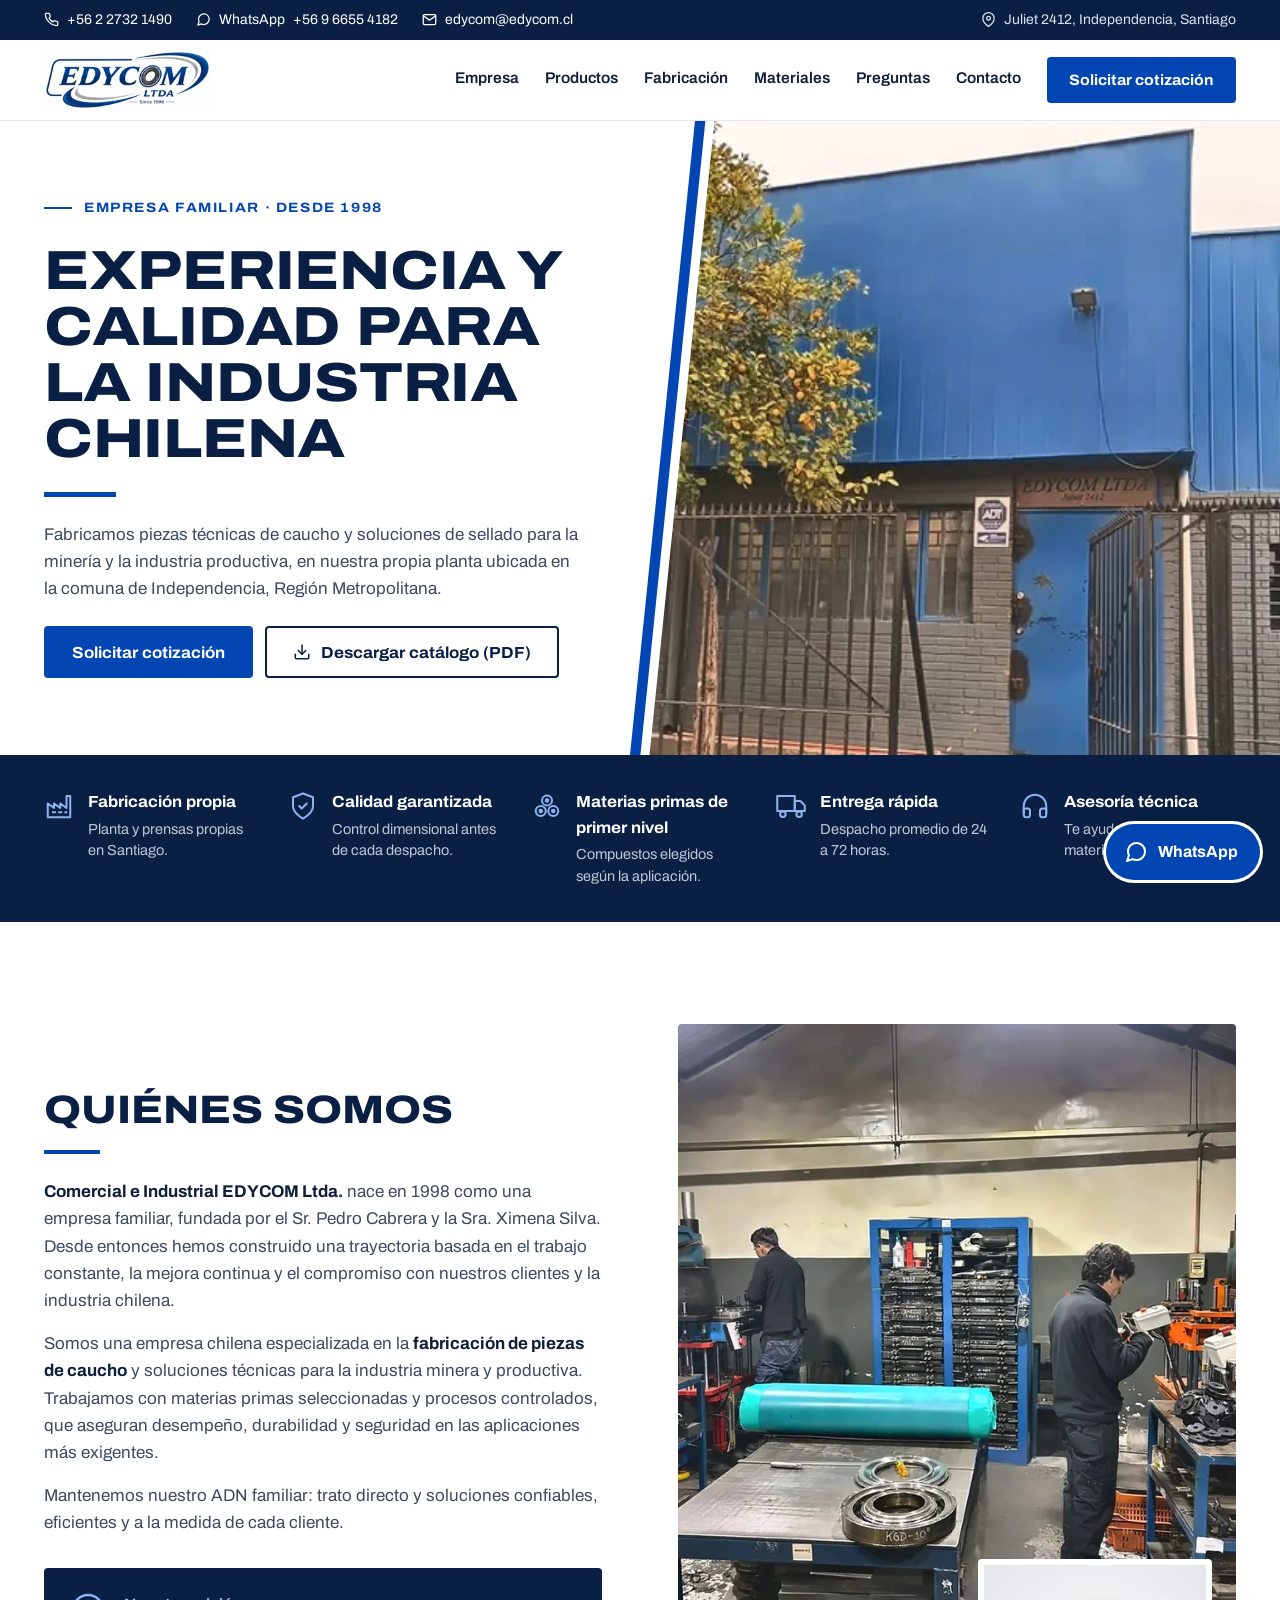
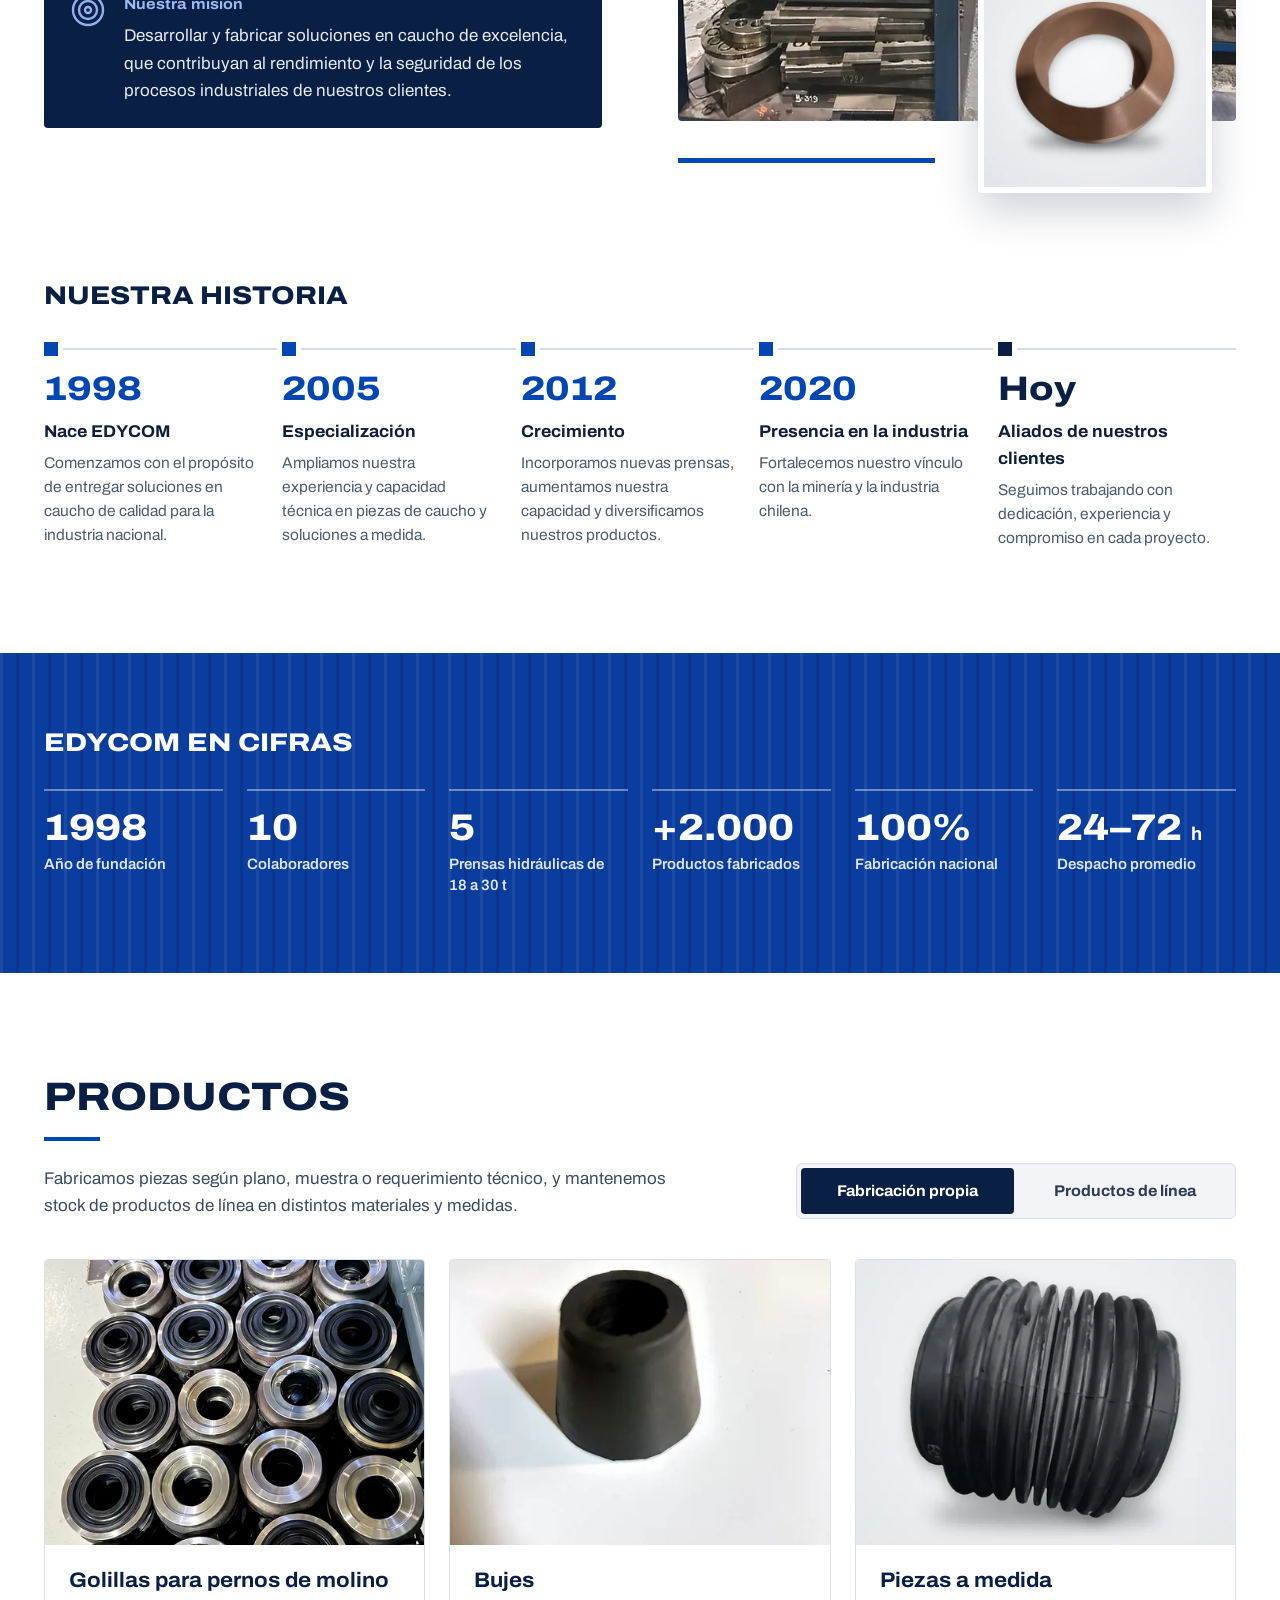
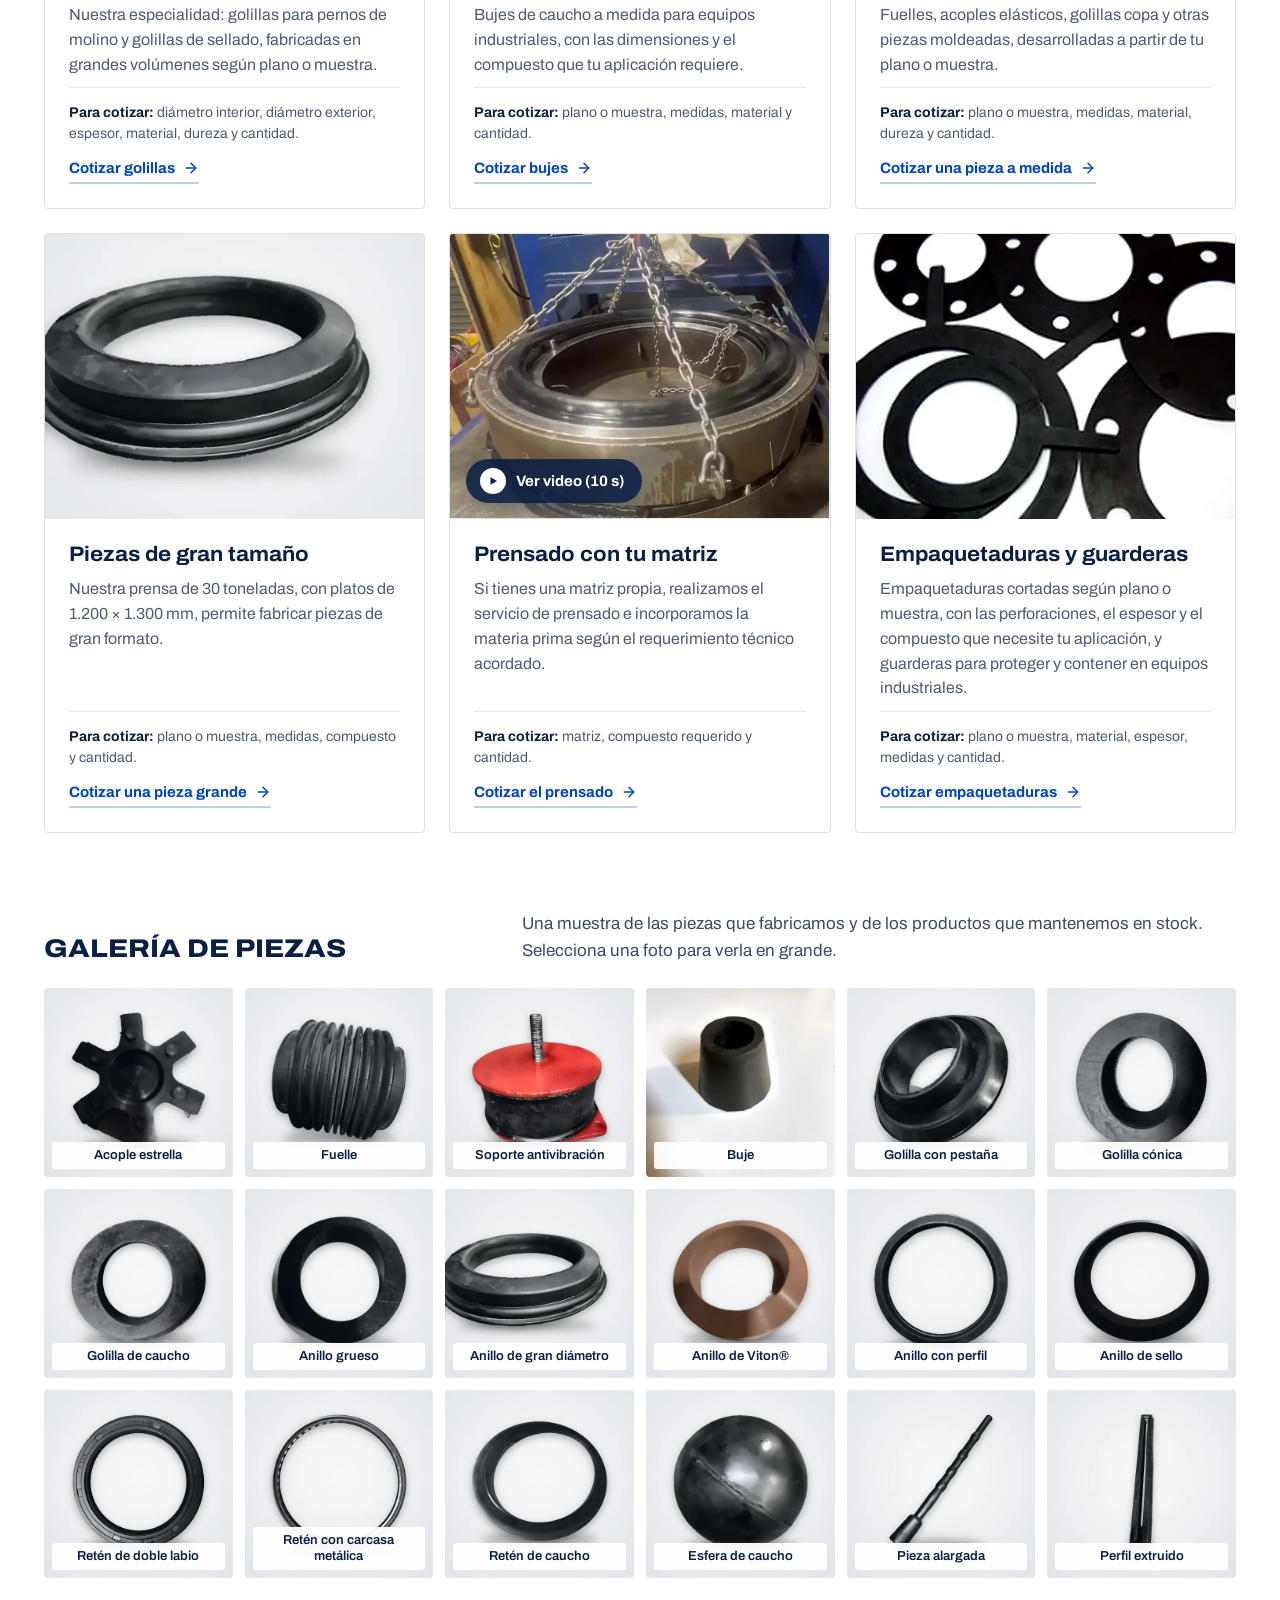
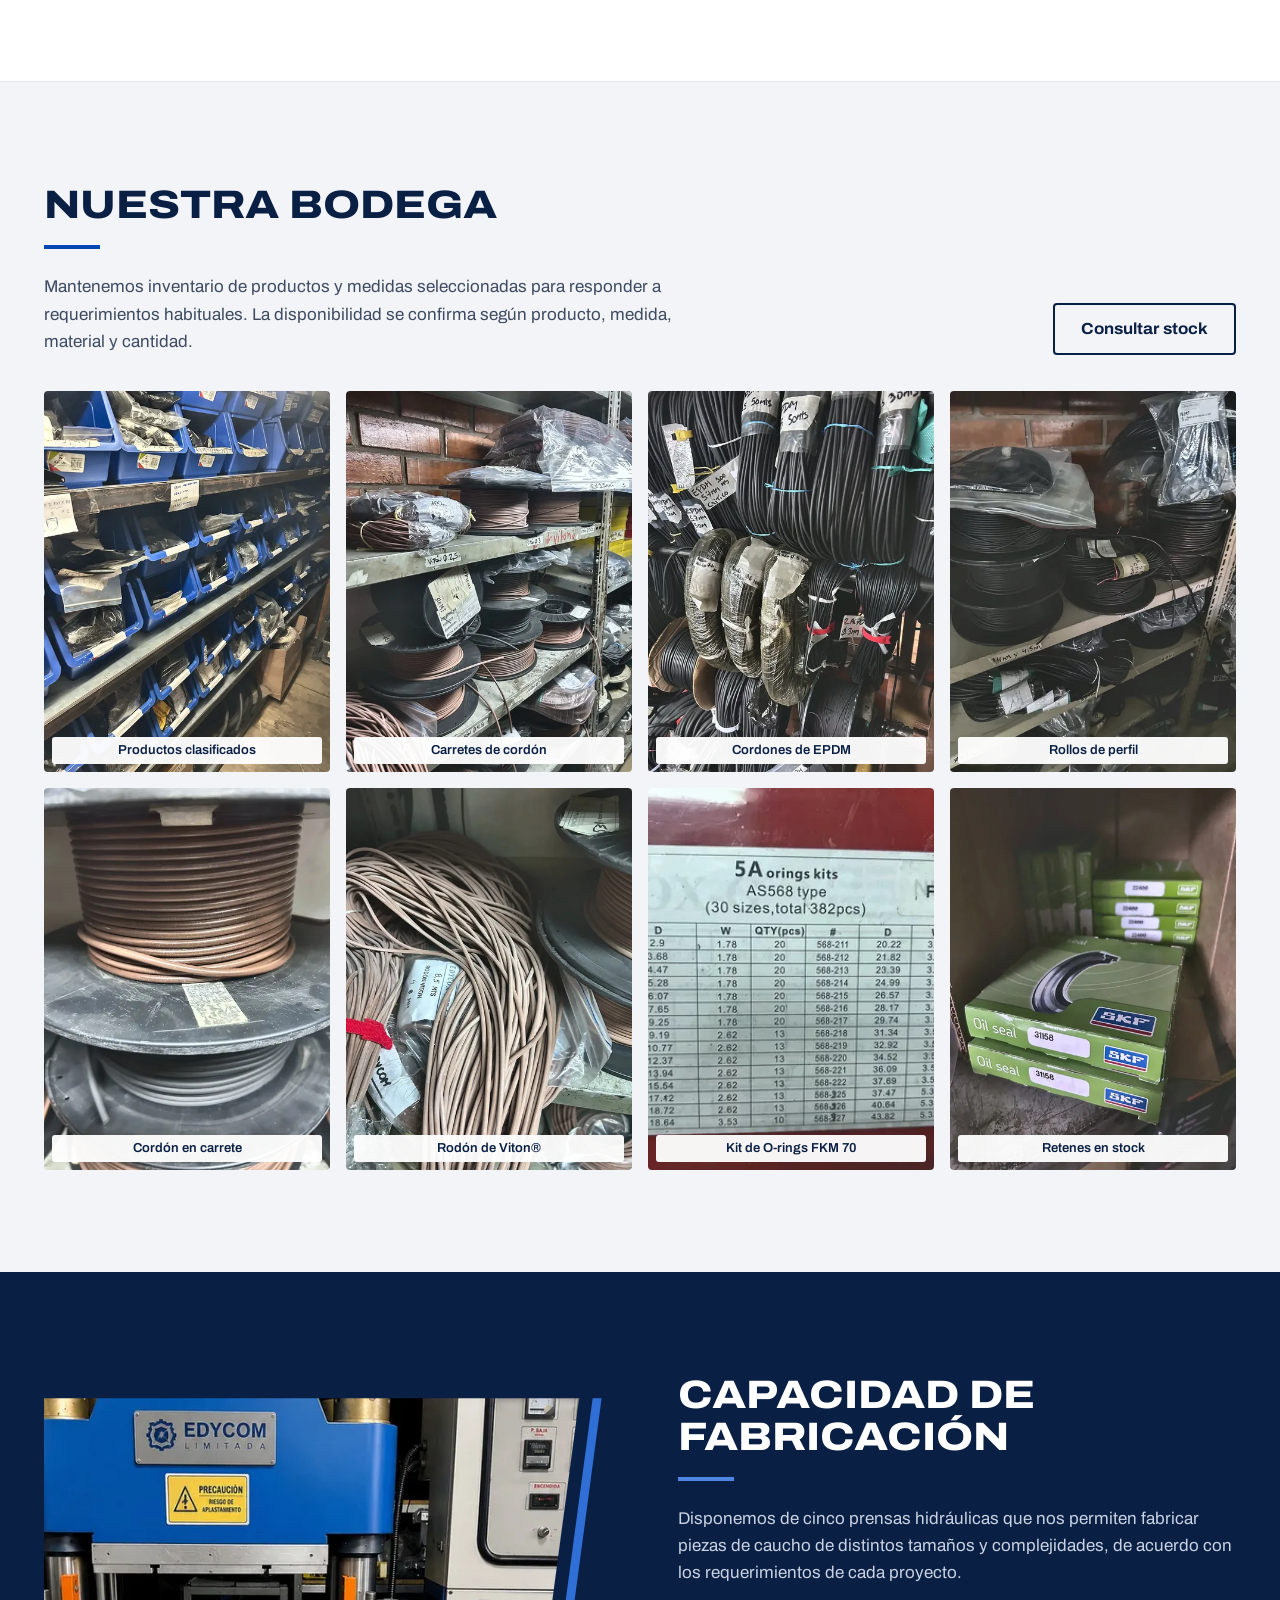
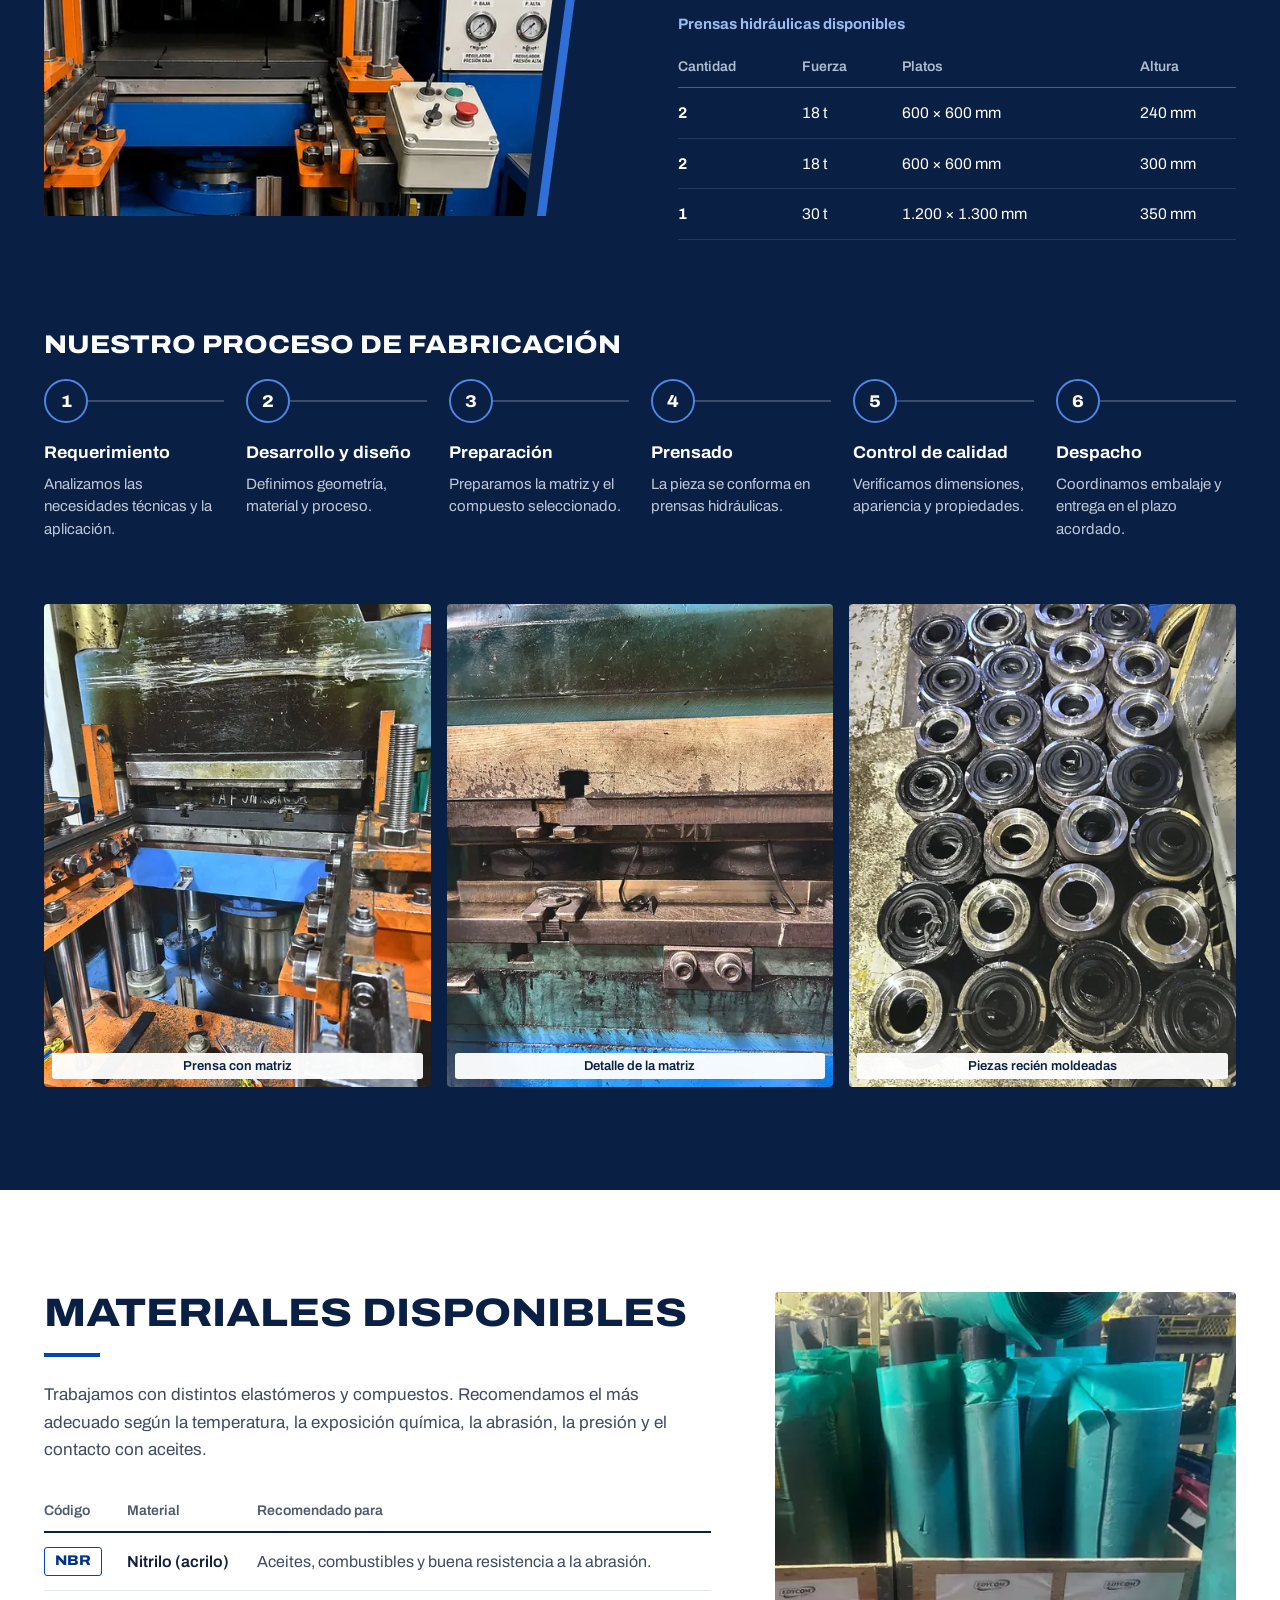
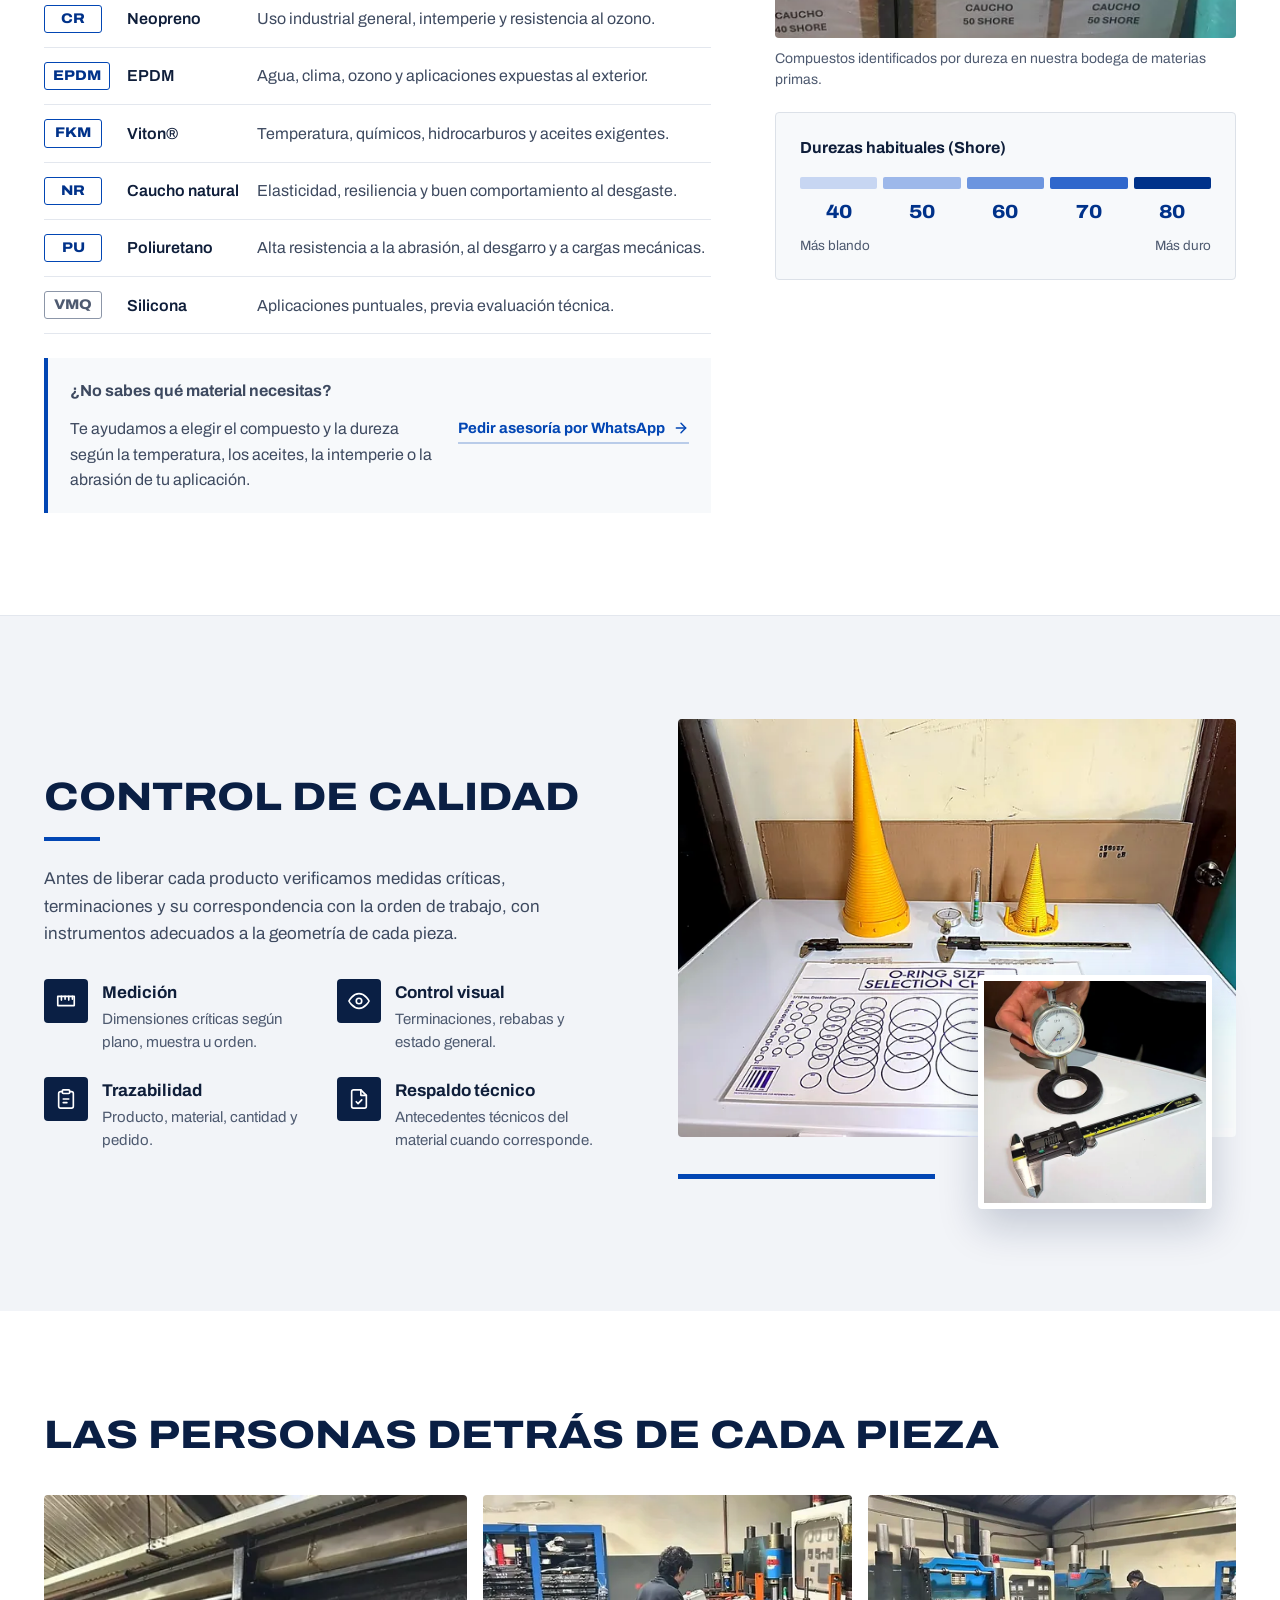
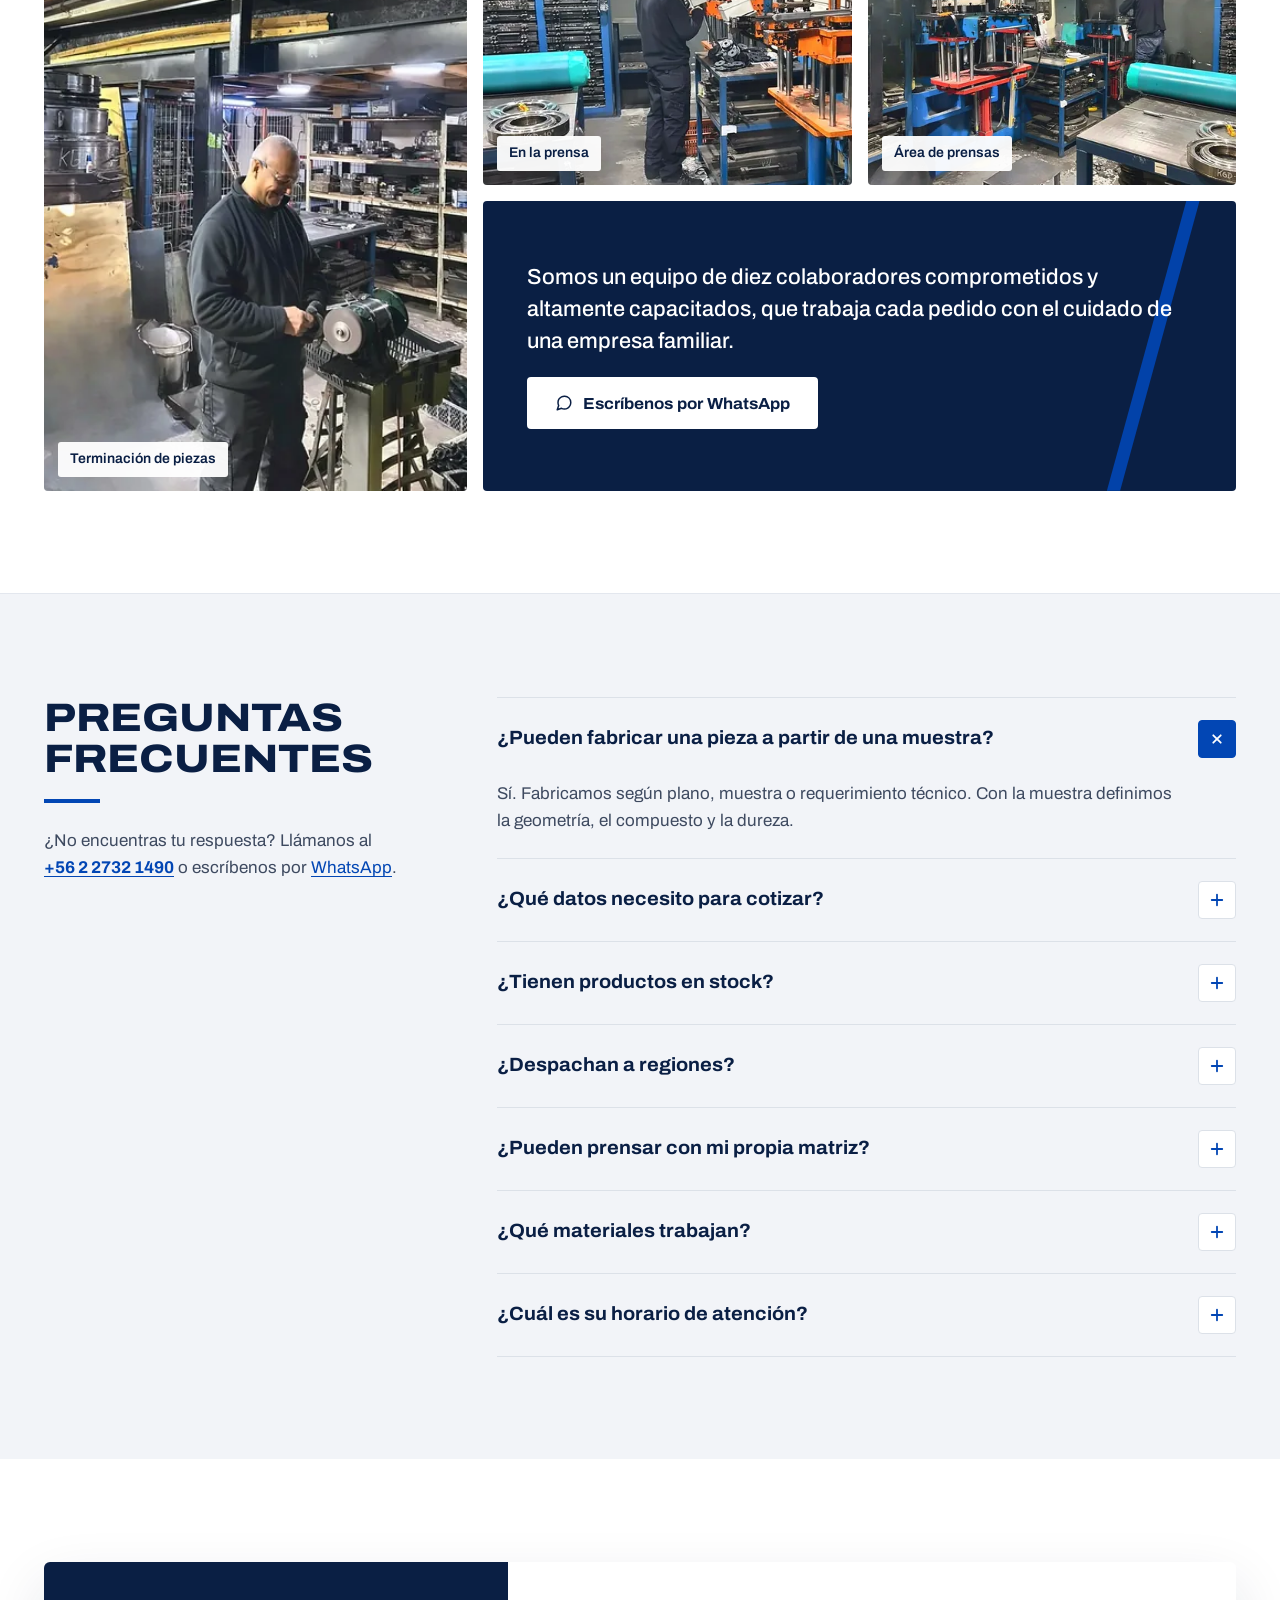
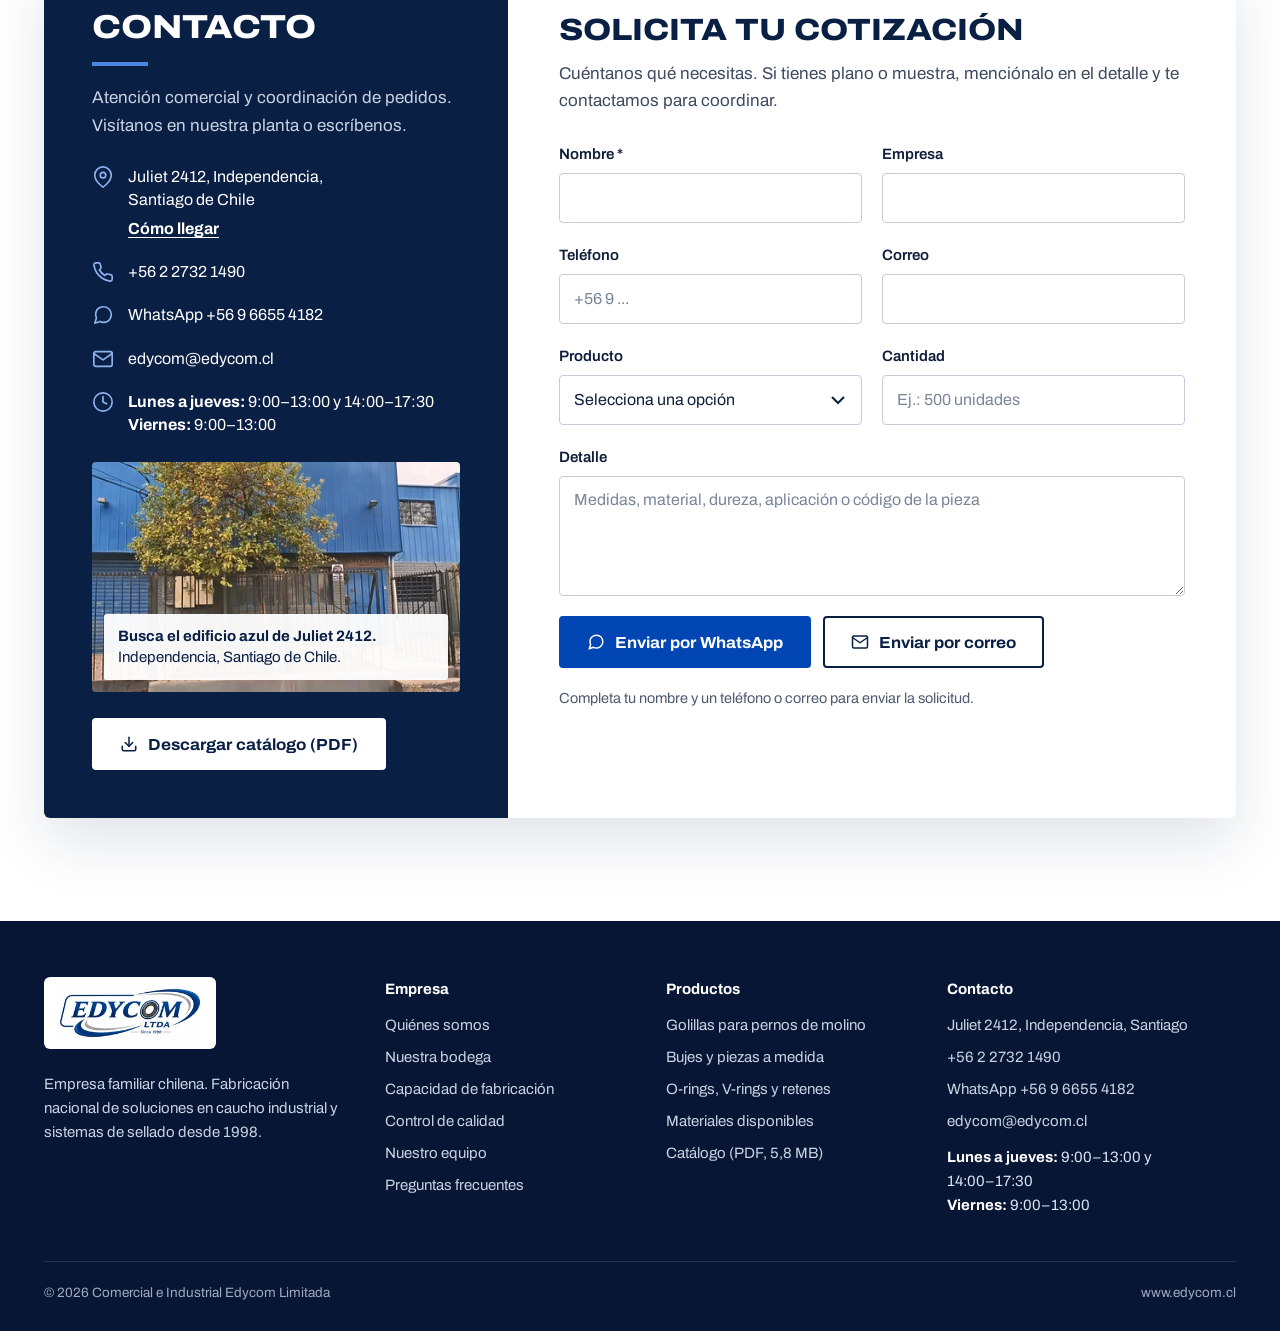
==== commit f3119321: "Fotos reales: golillas, empaquetaduras y control de calidad; ajuste de Materiales - Golillas para pe" ====
--- a/index.html
+++ b/index.html
@@ -216,7 +216,7 @@
 
 <div id="panel-fab" class="cards is-active" data-panel="fab" role="region" aria-label="Fabricación propia">
 <article class="card">
-<div class="card__media"><picture><source type="image/webp" srcset="assets/img/golilla-caucho-pestana-480.webp 480w, assets/img/golilla-caucho-pestana-720.webp 720w, assets/img/golilla-caucho-pestana-960.webp 960w, assets/img/golilla-caucho-pestana-1200.webp 1200w" sizes="(max-width: 760px) 100vw, (max-width: 1240px) 50vw, 400px"><img src="assets/img/golilla-caucho-pestana.jpg" alt="Golilla de caucho con pestaña" width="1200" height="1200" loading="lazy" decoding="async"></picture></div>
+<div class="card__media"><picture><source type="image/webp" srcset="assets/img/golillas-perno-molino-480.webp 480w, assets/img/golillas-perno-molino-720.webp 720w, assets/img/golillas-perno-molino-960.webp 960w, assets/img/golillas-perno-molino-1200.webp 1200w" sizes="(max-width: 760px) 100vw, (max-width: 1240px) 50vw, 400px"><img src="assets/img/golillas-perno-molino.jpg" alt="Golillas de caucho para pernos de molino" width="1200" height="1200" loading="lazy" decoding="async"></picture></div>
 <div class="card__body">
 <h3>Golillas para pernos de molino</h3>
 <p>Nuestra especialidad: golillas para pernos de molino y golillas de sellado, fabricadas en grandes volúmenes según plano o muestra.</p>
@@ -274,7 +274,7 @@
 </div>
 </article>
 <article class="card">
-<div class="card__media card__media--drawing"><svg aria-hidden="true" width="148" height="148" viewBox="0 0 48 48" fill="none" stroke="#FFFFFF" stroke-width="1.1" stroke-linecap="round" stroke-linejoin="round"><circle cx="24" cy="24" r="18"></circle><circle cx="24" cy="24" r="8.5"></circle><circle cx="24" cy="9.8" r="2.1"></circle><circle cx="24" cy="38.2" r="2.1"></circle><circle cx="9.8" cy="24" r="2.1"></circle><circle cx="38.2" cy="24" r="2.1"></circle></svg></div>
+<div class="card__media"><picture><source type="image/webp" srcset="assets/img/empaquetaduras-caucho-480.webp 480w, assets/img/empaquetaduras-caucho-720.webp 720w, assets/img/empaquetaduras-caucho-960.webp 960w, assets/img/empaquetaduras-caucho-1200.webp 1200w" sizes="(max-width: 760px) 100vw, (max-width: 1240px) 50vw, 400px"><img src="assets/img/empaquetaduras-caucho.jpg" alt="Empaquetaduras y juntas de brida de caucho" width="1200" height="1200" loading="lazy" decoding="async"></picture></div>
 <div class="card__body">
 <h3>Empaquetaduras y guarderas</h3>
 <p>Empaquetaduras cortadas según plano o muestra, con las perforaciones, el espesor y el compuesto que necesite tu aplicación, y guarderas para proteger y contener en equipos industriales.</p>
@@ -468,7 +468,8 @@
 </table>
 </div>
 <div class="advice">
-<p>¿No sabes qué material necesitas? Te ayudamos a elegir el compuesto y la dureza según la temperatura, los aceites, la intemperie o la abrasión de tu aplicación.</p>
+<p class="advice__q"><strong>¿No sabes qué material necesitas?</strong></p>
+<p>Te ayudamos a elegir el compuesto y la dureza según la temperatura, los aceites, la intemperie o la abrasión de tu aplicación.</p>
 <a class="more" href="https://wa.me/56966554182?text=Hola%20EDYCOM%2C%20necesito%20asesor%C3%ADa%20para%20elegir%20material%20y%20dureza." target="_blank" rel="noopener">Pedir asesoría por WhatsApp<svg aria-hidden="true" width="16" height="16" viewBox="0 0 24 24" fill="none" stroke="currentColor" stroke-width="2.2" stroke-linecap="round" stroke-linejoin="round"><line x1="5" y1="12" x2="19" y2="12"></line><polyline points="12 5 19 12 12 19"></polyline></svg></a>
 </div>
 </div>
@@ -506,8 +507,8 @@
 </ul>
 </div>
 <div class="photo-pair photo-pair--quality">
-<div class="photo-pair__main"><picture><source type="image/webp" srcset="assets/img/cat-control-480.webp 480w, assets/img/cat-control-720.webp 720w, assets/img/cat-control-960.webp 960w, assets/img/cat-control-1394.webp 1394w" sizes="(max-width: 1050px) 100vw, 560px"><img src="assets/img/cat-control.jpg" alt="Control dimensional de una pieza de caucho con pie de metro" width="1394" height="981" loading="lazy" decoding="async"></picture></div>
-<div class="photo-pair__inset"><picture><source type="image/webp" srcset="assets/img/cono-medidor-orings-480.webp 480w, assets/img/cono-medidor-orings-720.webp 720w, assets/img/cono-medidor-orings-960.webp 960w, assets/img/cono-medidor-orings-1200.webp 1200w" sizes="(max-width: 1050px) 42vw, 240px"><img src="assets/img/cono-medidor-orings.jpg" alt="Cono medidor para identificar diámetros de O-rings" width="1200" height="1200" loading="lazy" decoding="async"></picture></div>
+<div class="photo-pair__main"><picture><source type="image/webp" srcset="assets/img/cat-control-480.webp 480w, assets/img/cat-control-720.webp 720w, assets/img/cat-control-960.webp 960w, assets/img/cat-control-1394.webp 1394w" sizes="(max-width: 1050px) 100vw, 560px"><img src="assets/img/cat-control.jpg" alt="Instrumentos de control de calidad de EDYCOM: conos medidores de O-rings, durómetro y pie de metro" width="1394" height="981" loading="lazy" decoding="async"></picture></div>
+<div class="photo-pair__inset"><picture><source type="image/webp" srcset="assets/img/cono-medidor-orings-480.webp 480w, assets/img/cono-medidor-orings-720.webp 720w, assets/img/cono-medidor-orings-960.webp 960w, assets/img/cono-medidor-orings-1200.webp 1200w" sizes="(max-width: 1050px) 42vw, 240px"><img src="assets/img/cono-medidor-orings.jpg" alt="Medición de dureza con durómetro sobre una pieza de caucho" width="1200" height="1200" loading="lazy" decoding="async"></picture></div>
 <div class="photo-pair__rule" aria-hidden="true"></div>
 </div>
 </div>
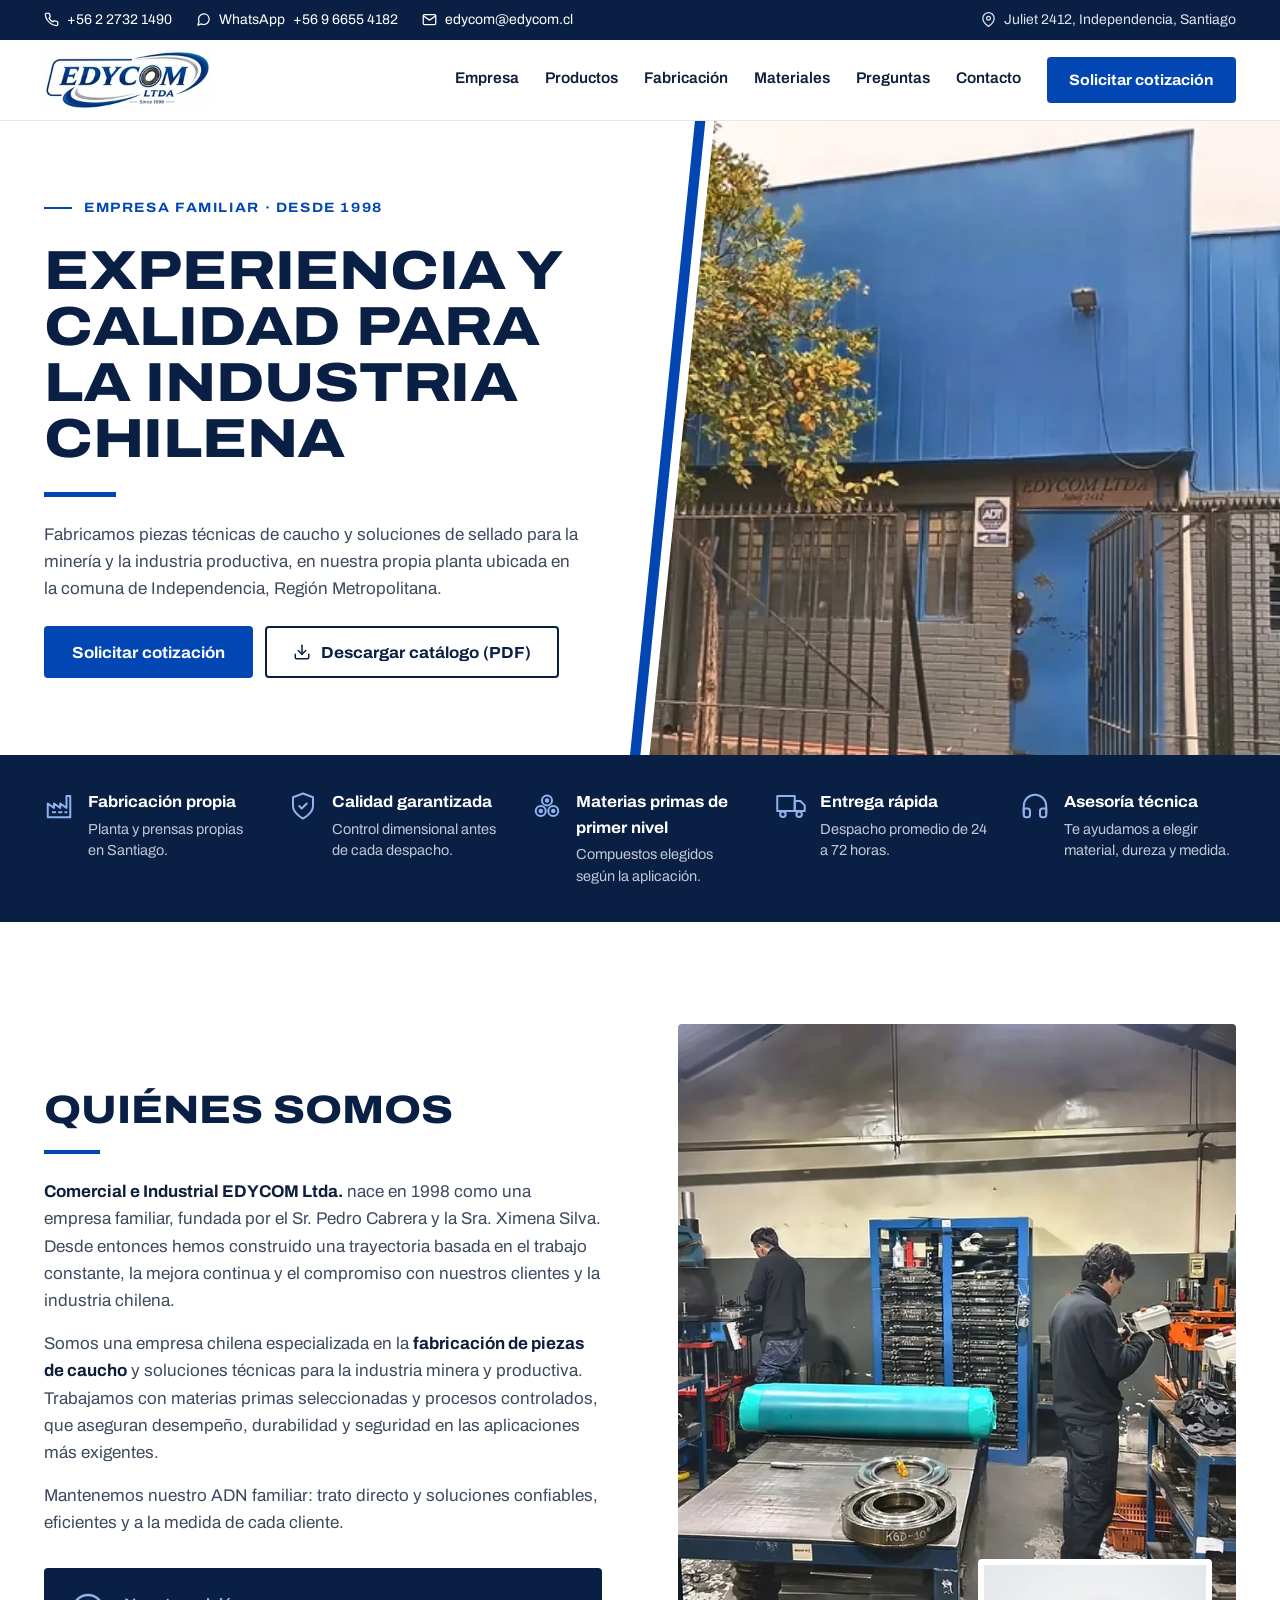
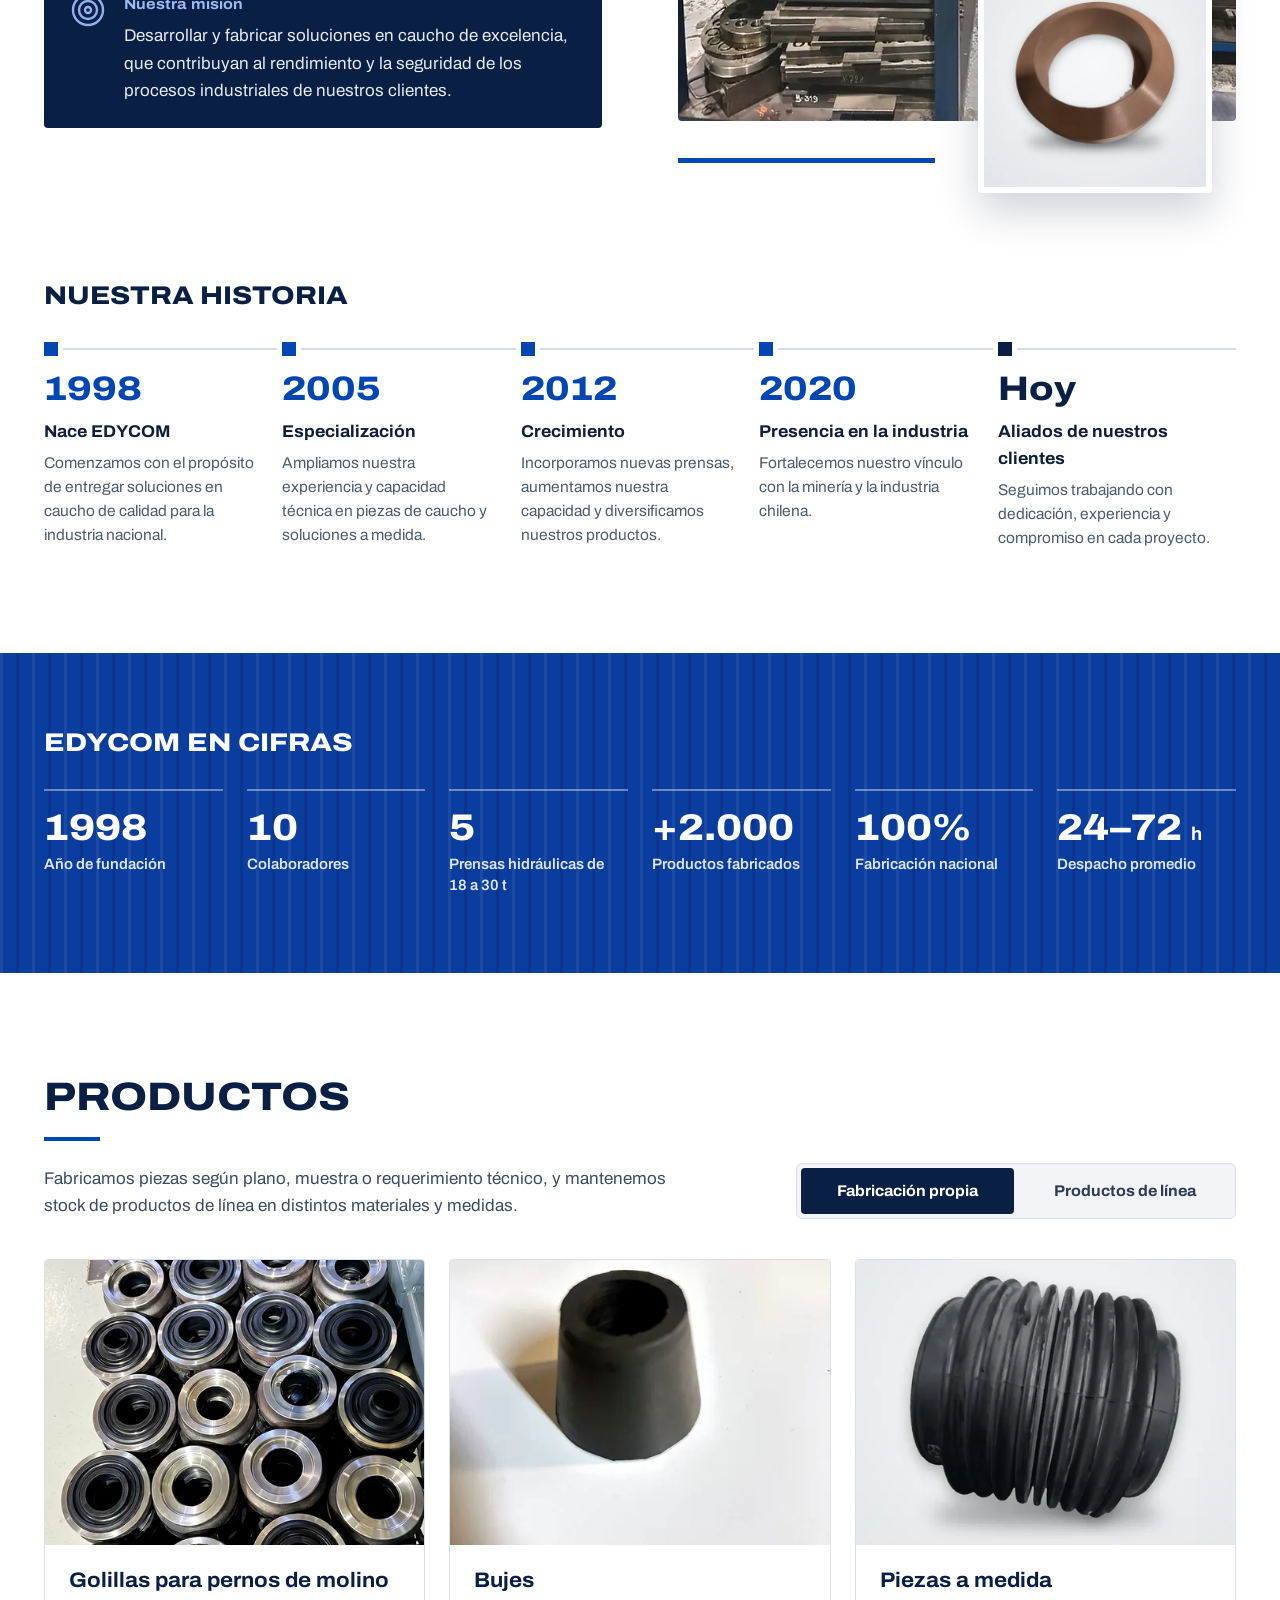
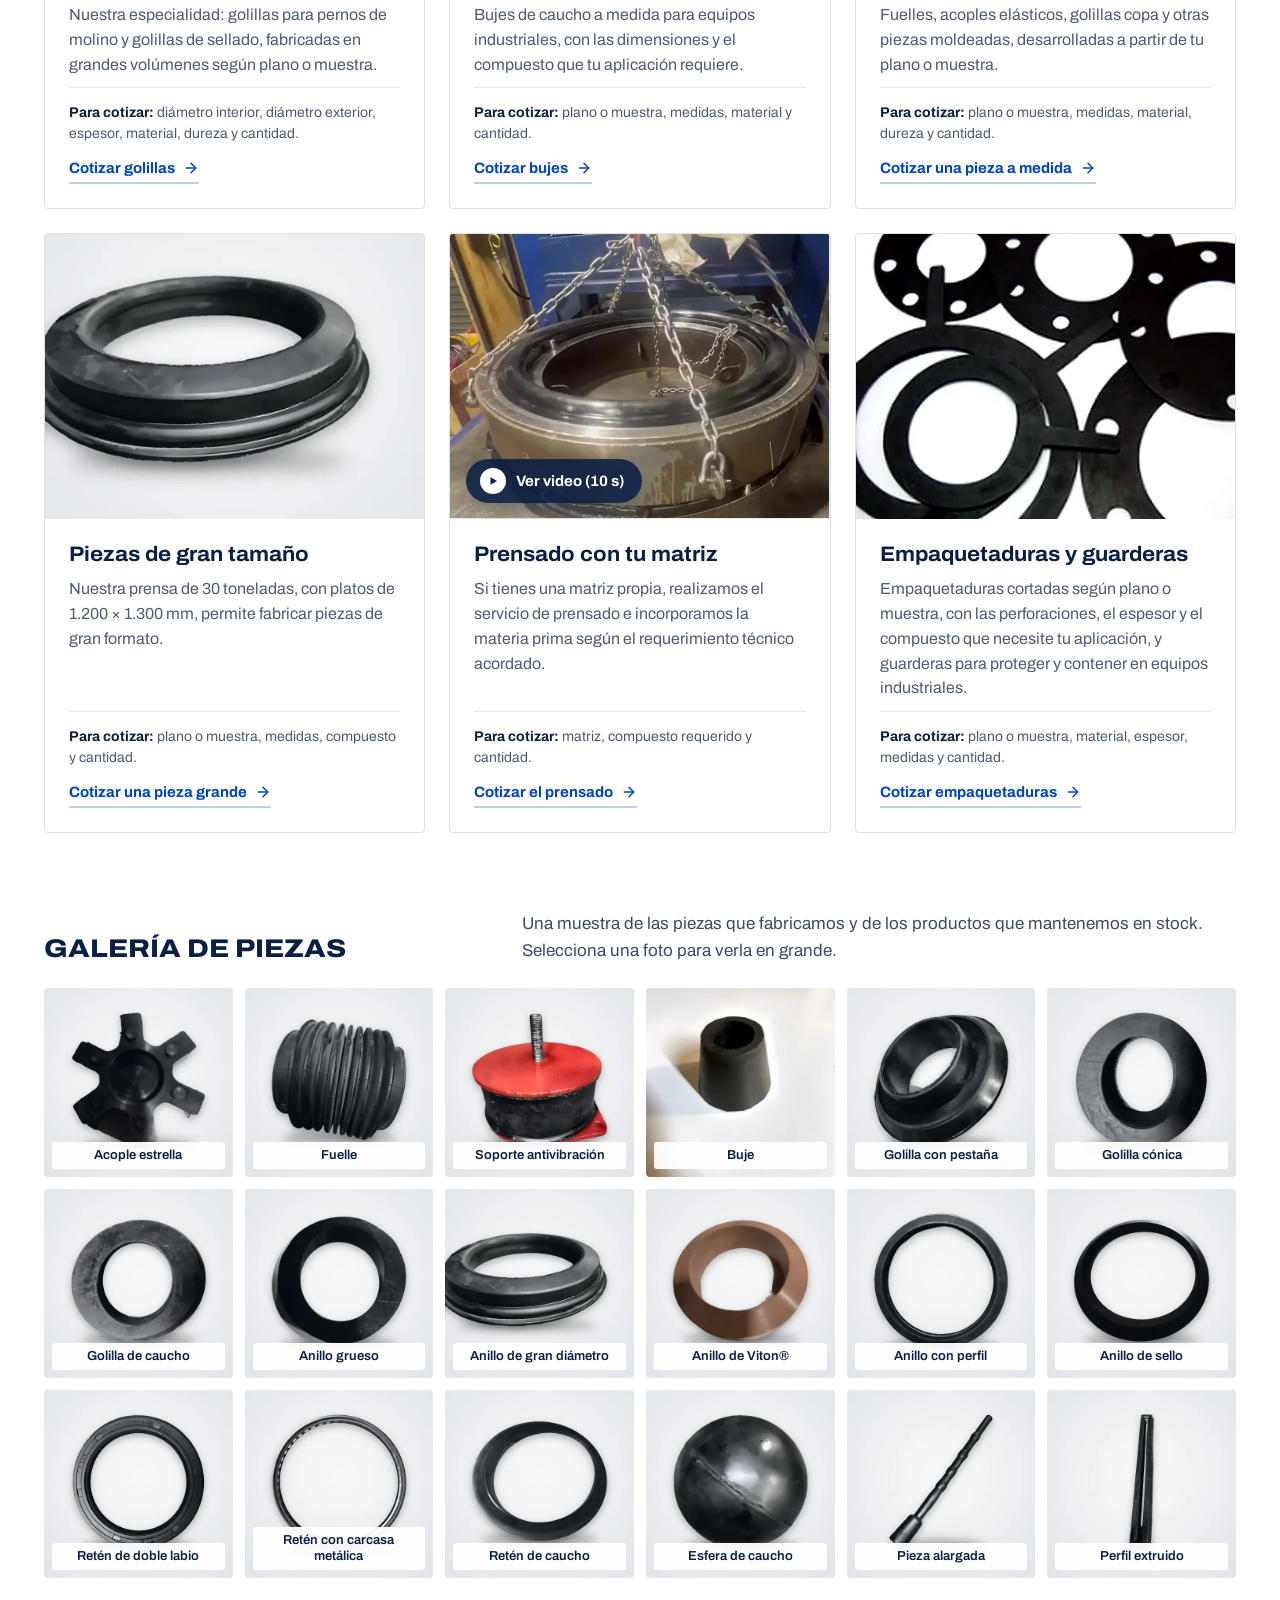
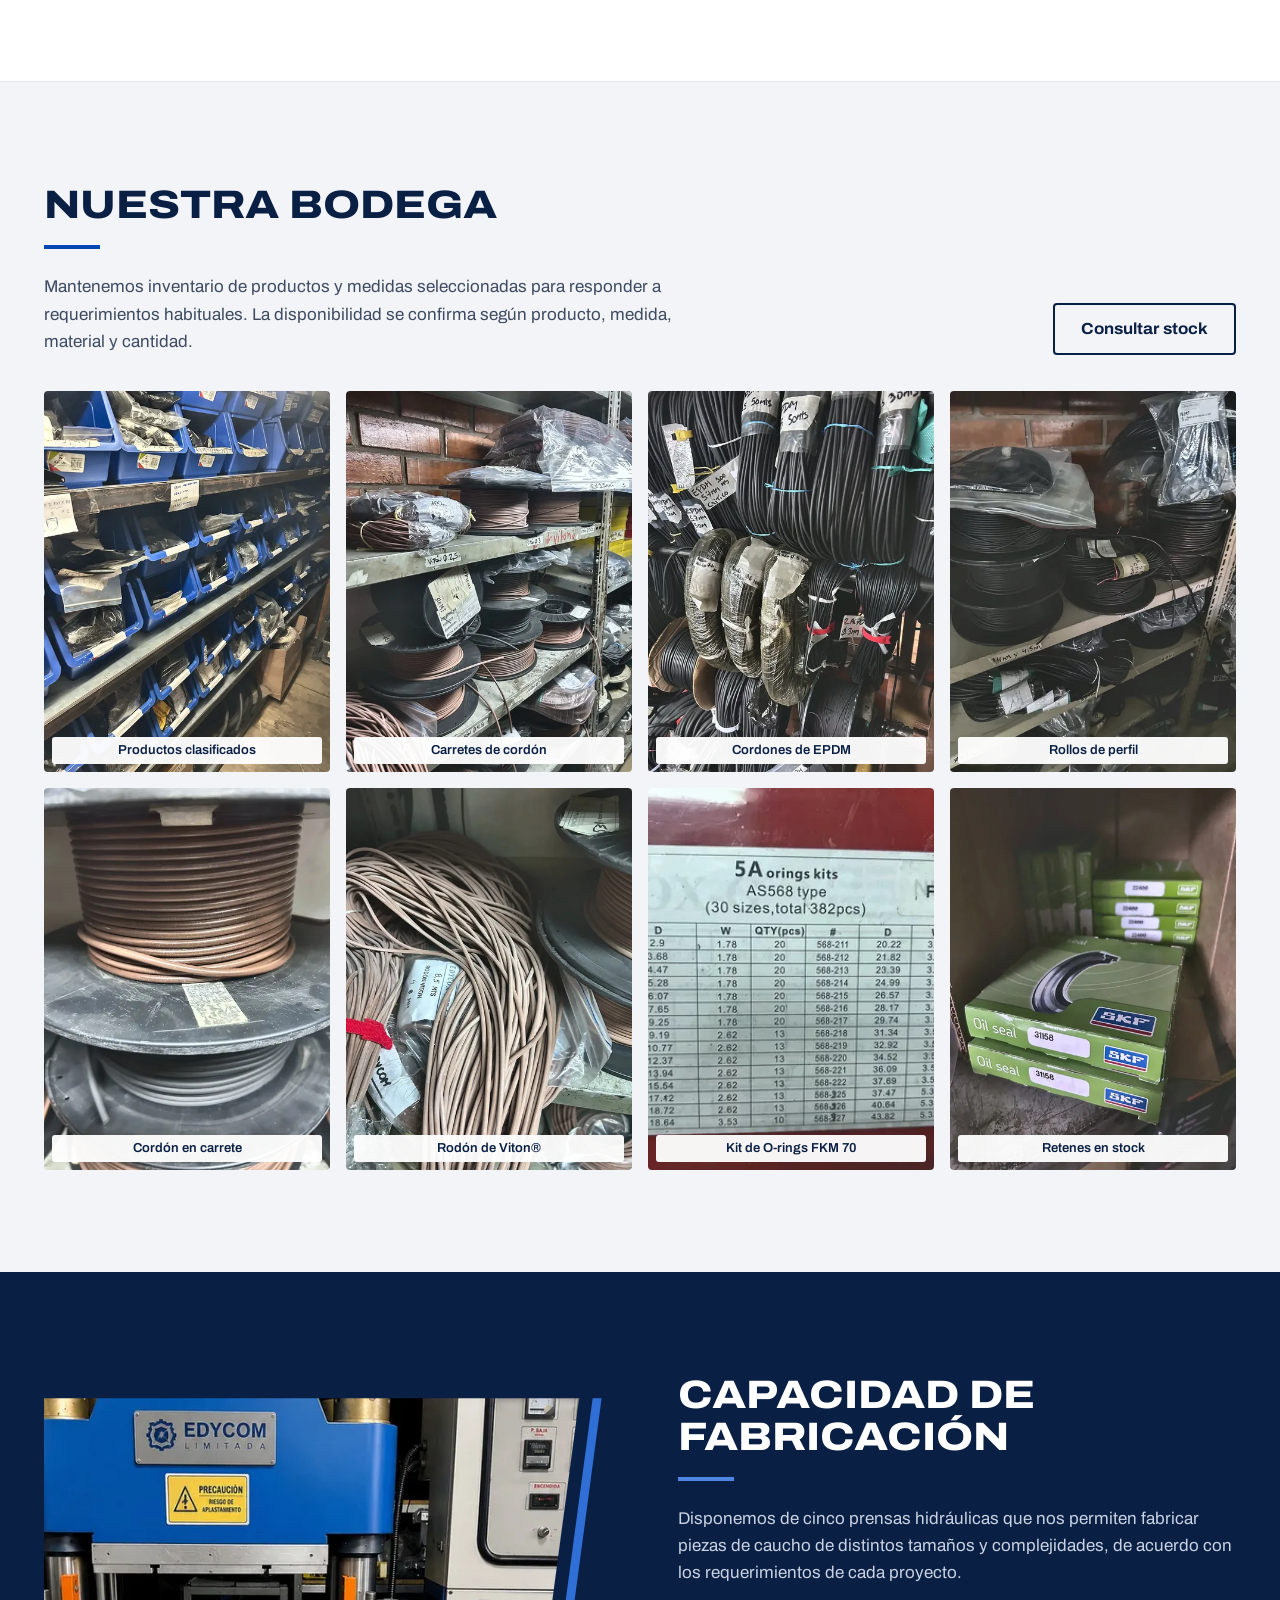
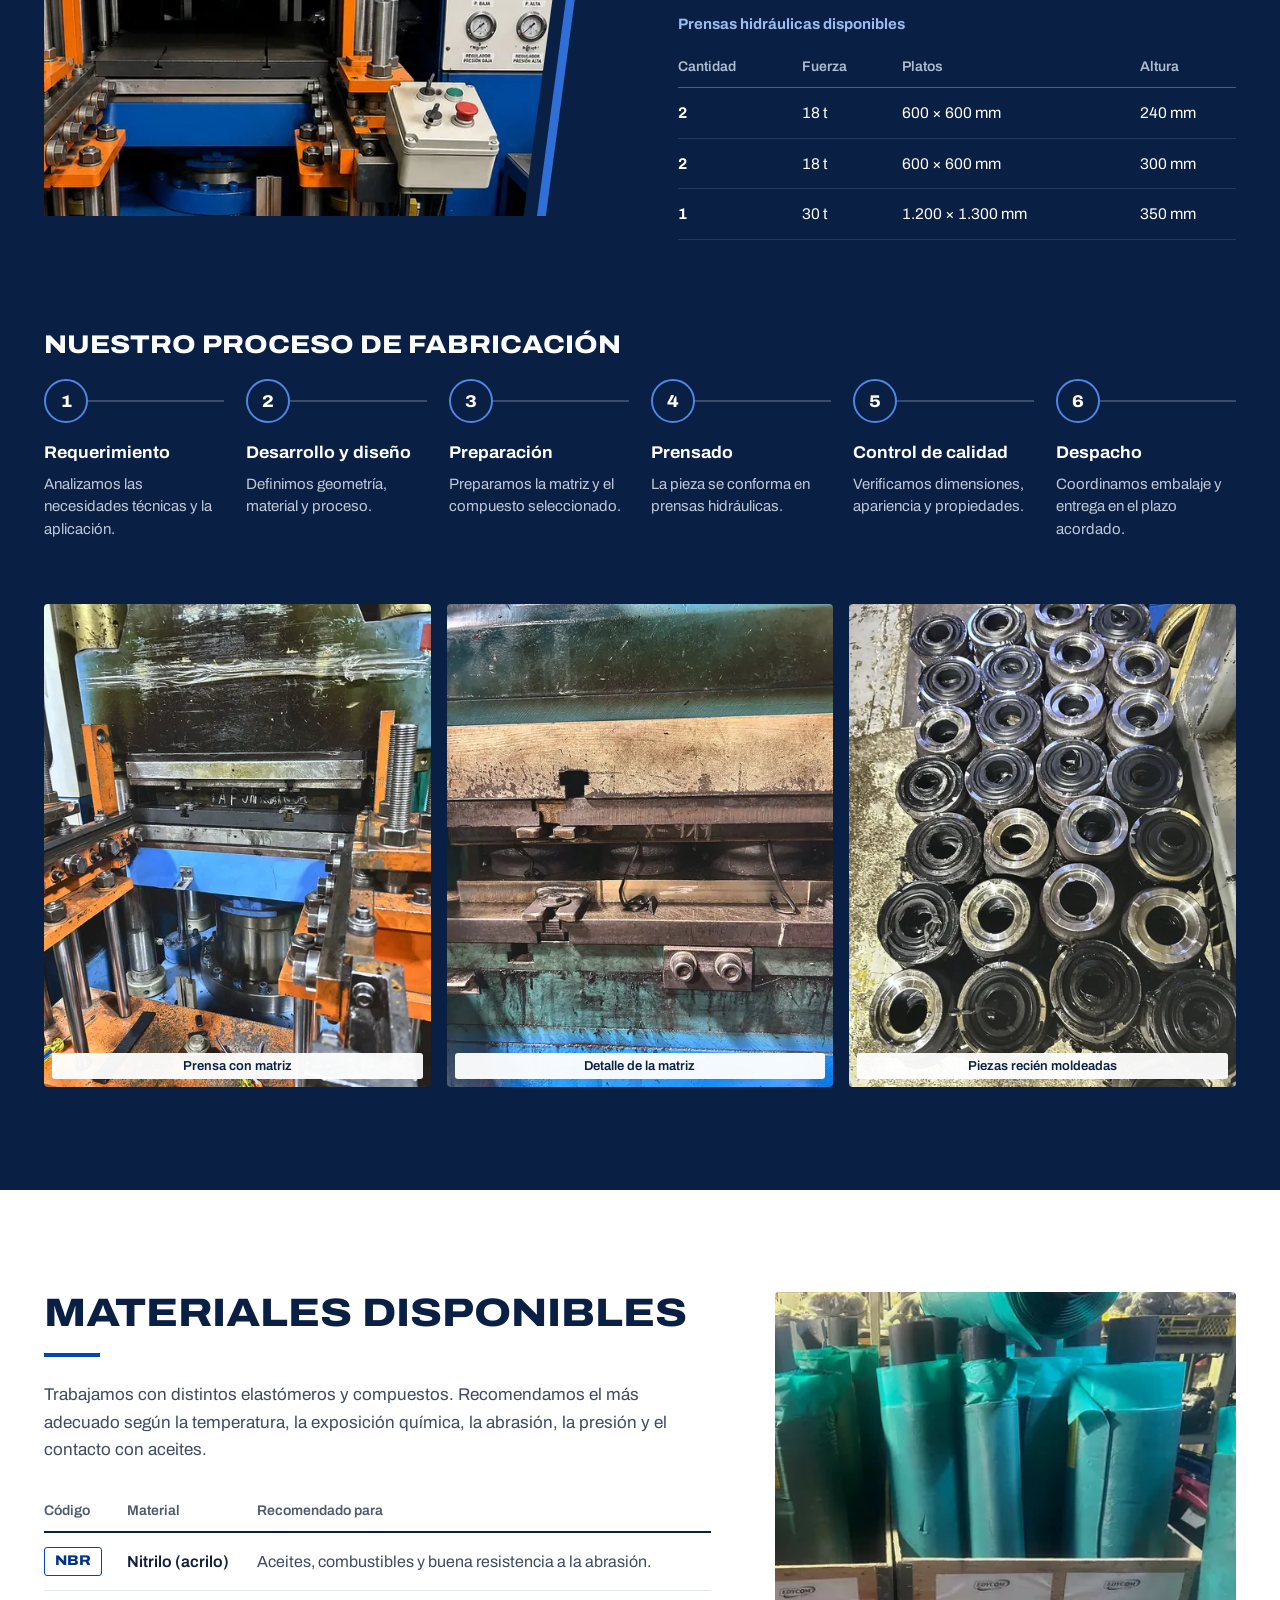
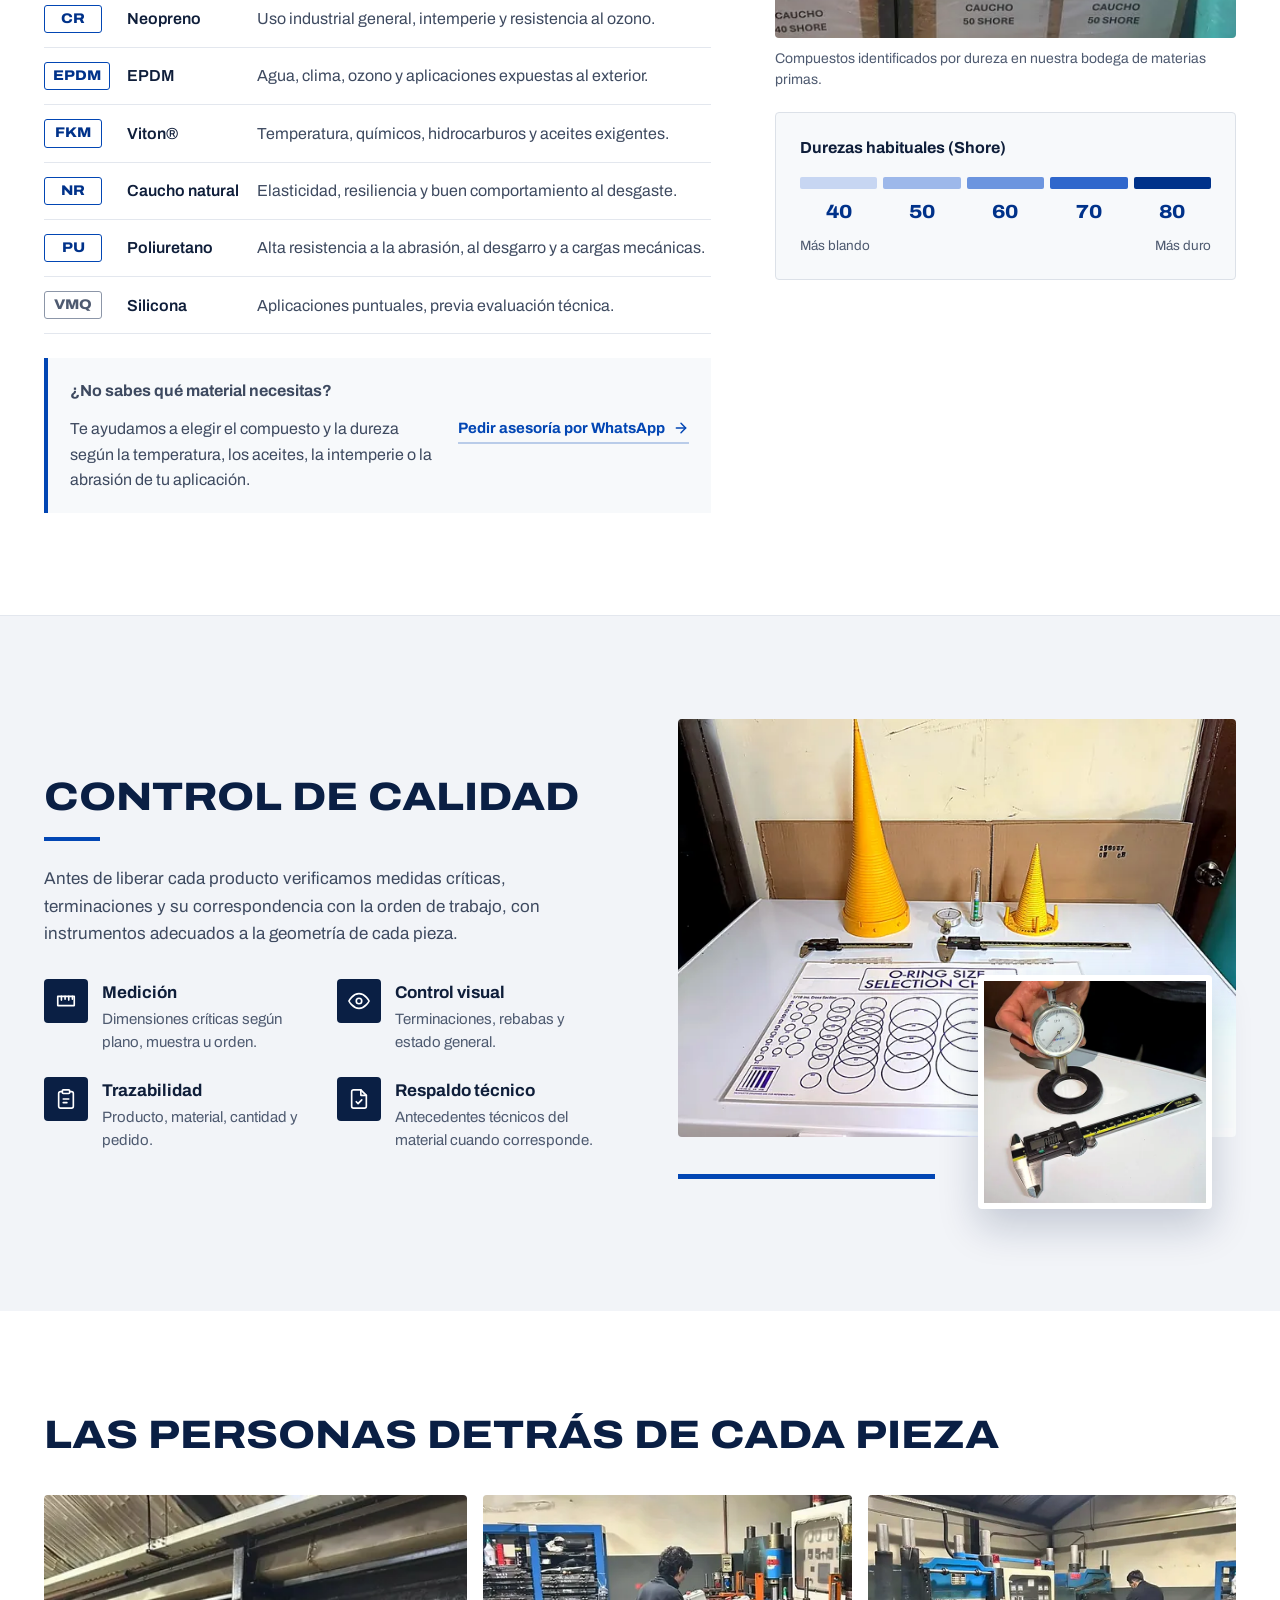
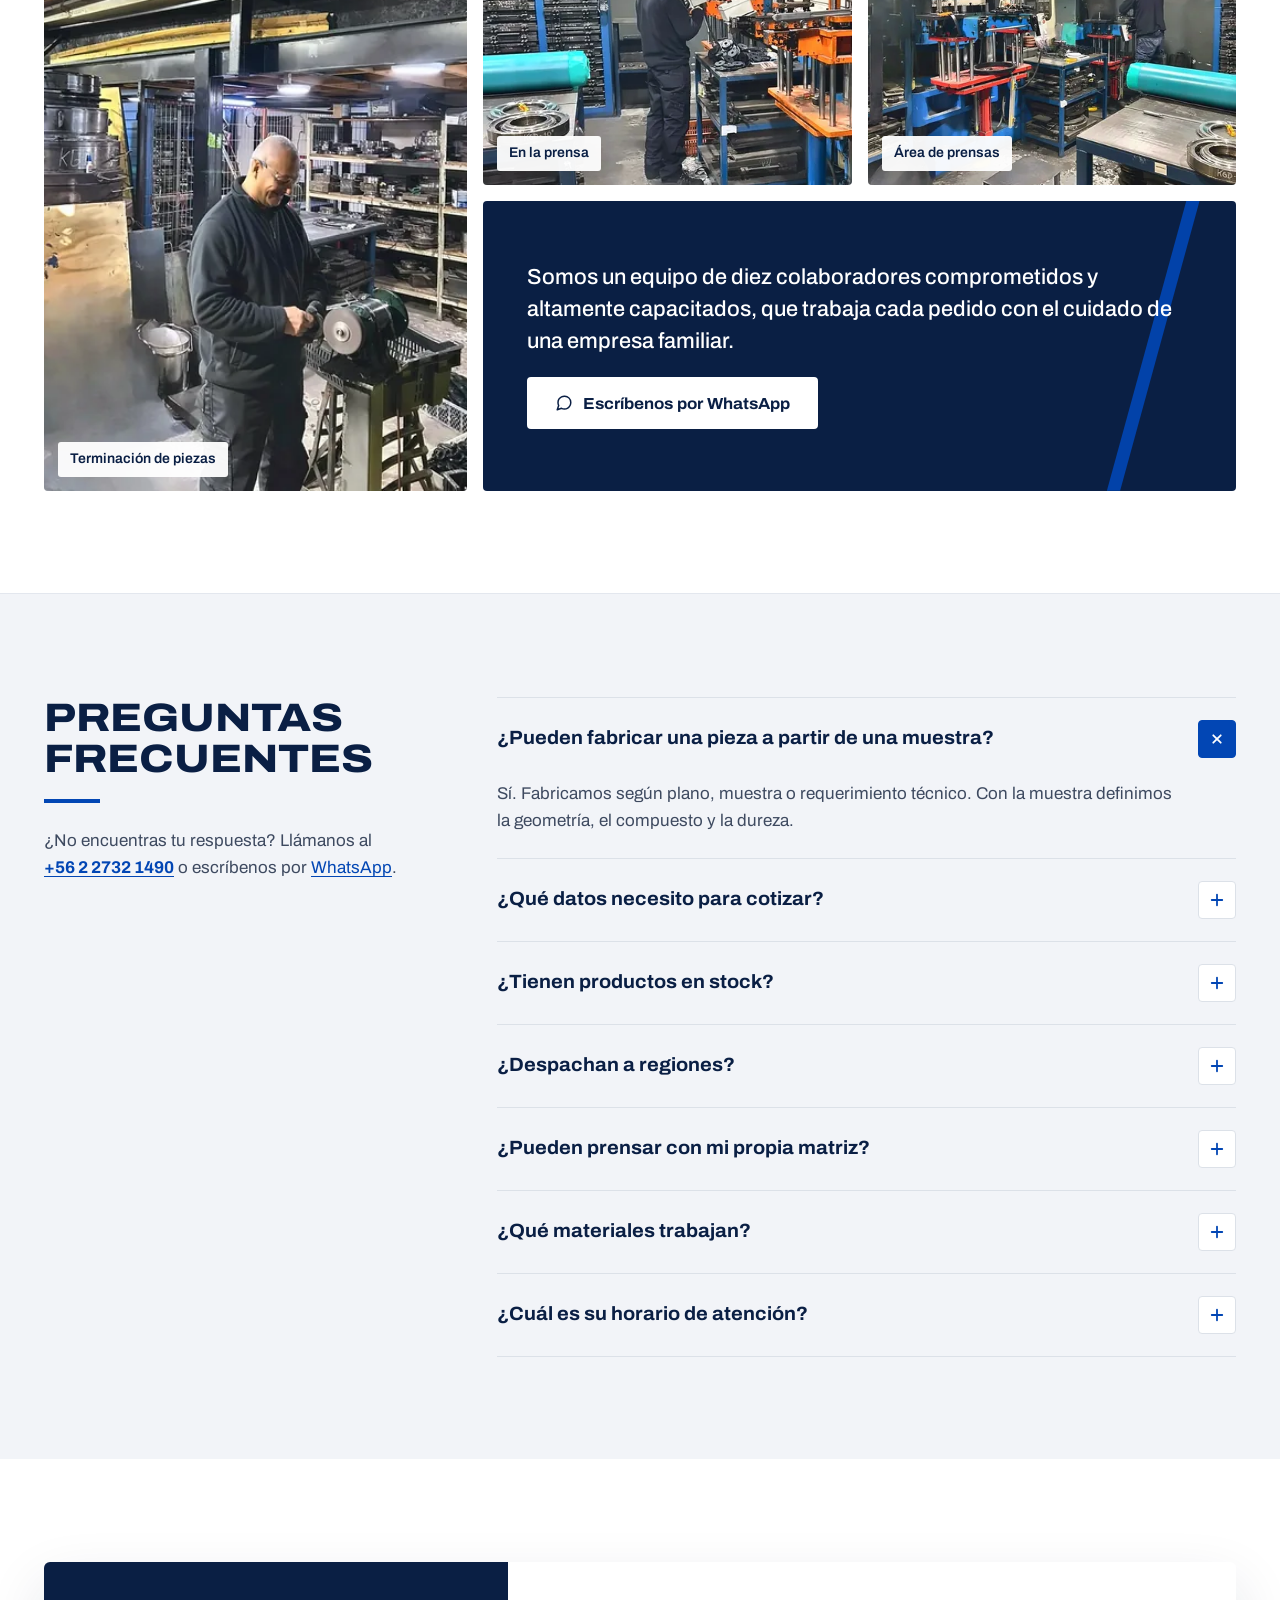
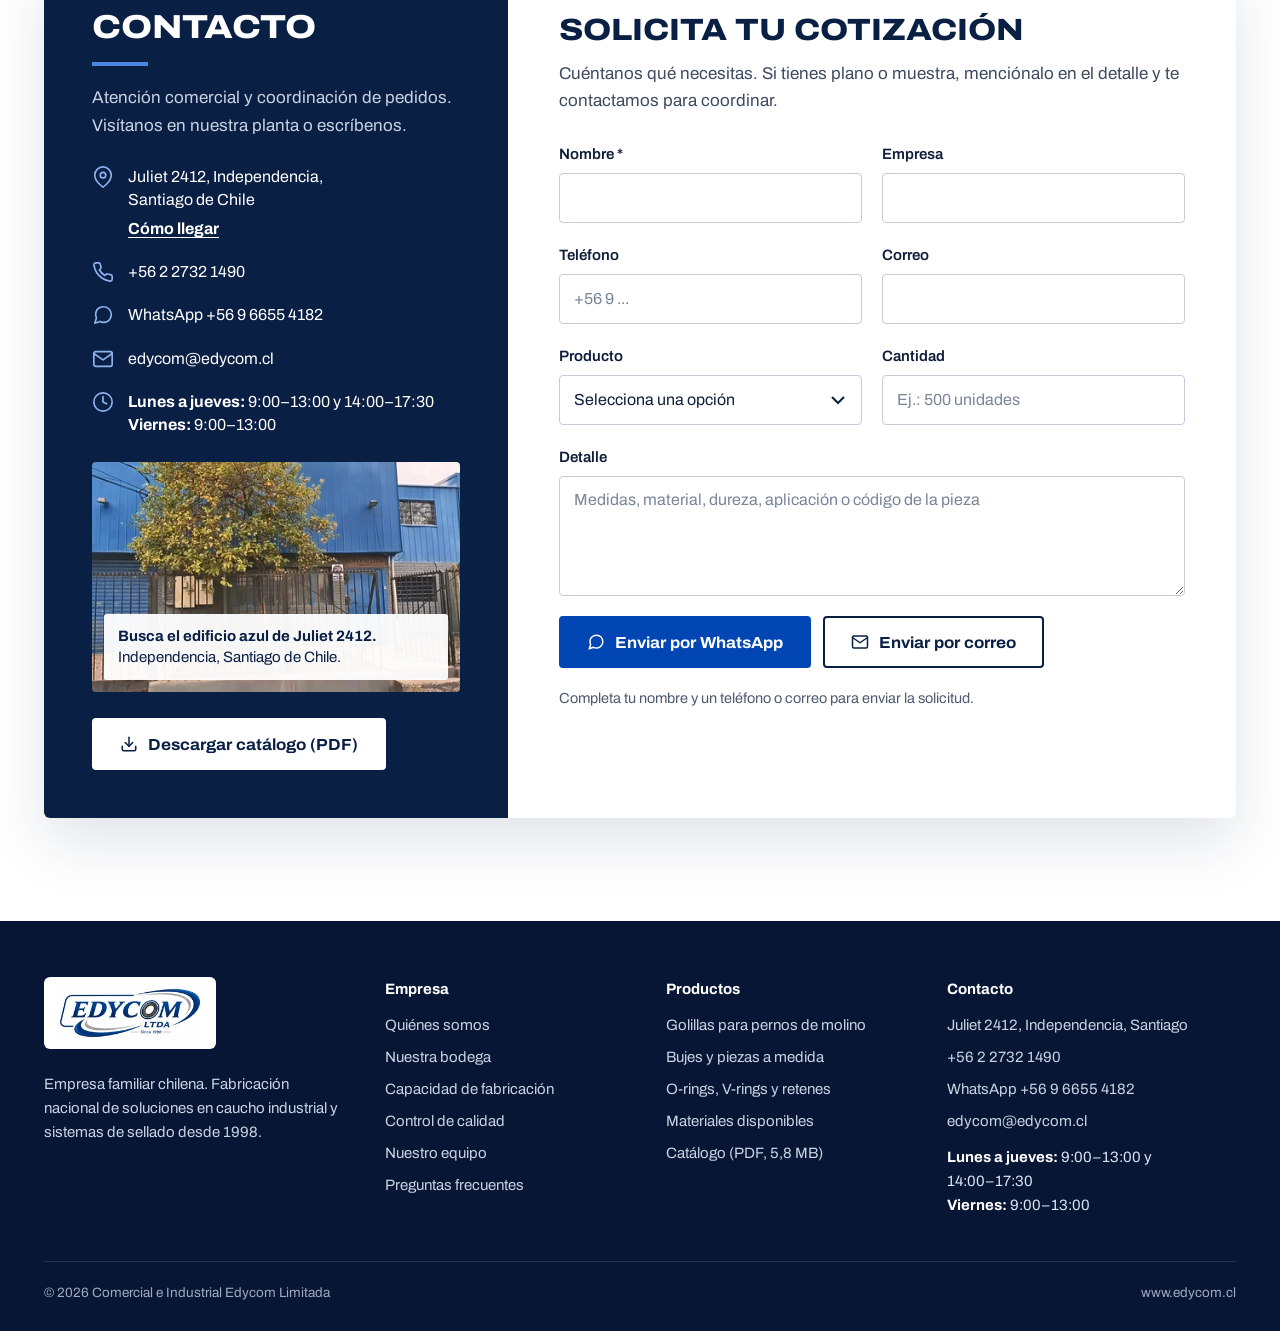
==== commit d91dba43: "Fotos reales de V-rings y sellos hidraulicos (ya no son dibujos) Co-Authored-By: Claude Opus 4.8 <no" ====
--- a/index.html
+++ b/index.html
@@ -299,7 +299,7 @@
 </div>
 </article>
 <article class="card">
-<div class="card__media card__media--drawing"><svg aria-hidden="true" width="148" height="148" viewBox="0 0 48 48" fill="none" stroke="#FFFFFF" stroke-width="1.1" stroke-linecap="round" stroke-linejoin="round"><path d="M11 37V12h9v11l15 8.5-2.6 4.6L20 29.5V37z"></path><path d="M5 41h38" stroke-dasharray="2.5 2.5"></path></svg></div>
+<div class="card__media"><picture><source type="image/webp" srcset="assets/img/vring-caucho-480.webp 480w, assets/img/vring-caucho-720.webp 720w, assets/img/vring-caucho-960.webp 960w, assets/img/vring-caucho-1200.webp 1200w" sizes="(max-width: 760px) 100vw, (max-width: 1240px) 50vw, 400px"><img src="assets/img/vring-caucho.jpg" alt="V-rings de caucho para sellado axial de ejes" width="1200" height="1200" loading="lazy" decoding="async"></picture></div>
 <div class="card__body">
 <h3>V-rings</h3>
 <p>Sellos axiales que ayudan a proteger rodamientos de polvo, agua y suciedad en ejes giratorios. Perfiles VA, VS y VL, en NBR o FKM.</p>
@@ -321,7 +321,7 @@
 </div>
 </article>
 <article class="card">
-<div class="card__media card__media--drawing"><svg aria-hidden="true" width="148" height="148" viewBox="0 0 48 48" fill="none" stroke="#FFFFFF" stroke-width="1.1" stroke-linecap="round" stroke-linejoin="round"><path d="M34 12H4v24h30"></path><path d="M4 12v24"></path><rect x="13" y="14" width="9" height="20" rx="1"></rect><path d="M22 22h22M22 26h22"></path><path d="M34 10v4M34 34v4"></path></svg></div>
+<div class="card__media"><picture><source type="image/webp" srcset="assets/img/sellos-hidraulicos-480.webp 480w, assets/img/sellos-hidraulicos-720.webp 720w, assets/img/sellos-hidraulicos-960.webp 960w, assets/img/sellos-hidraulicos-1200.webp 1200w" sizes="(max-width: 760px) 100vw, (max-width: 1240px) 50vw, 400px"><img src="assets/img/sellos-hidraulicos.jpg" alt="Sellos hidráulicos: U-cups, O-rings, rascadores y guías de distintos compuestos" width="1200" height="1200" loading="lazy" decoding="async"></picture></div>
 <div class="card__body">
 <h3>Sellos hidráulicos</h3>
 <p>Sellos de pistón, de vástago, rascadores y guías para cilindros y equipos de movimiento lineal.</p>
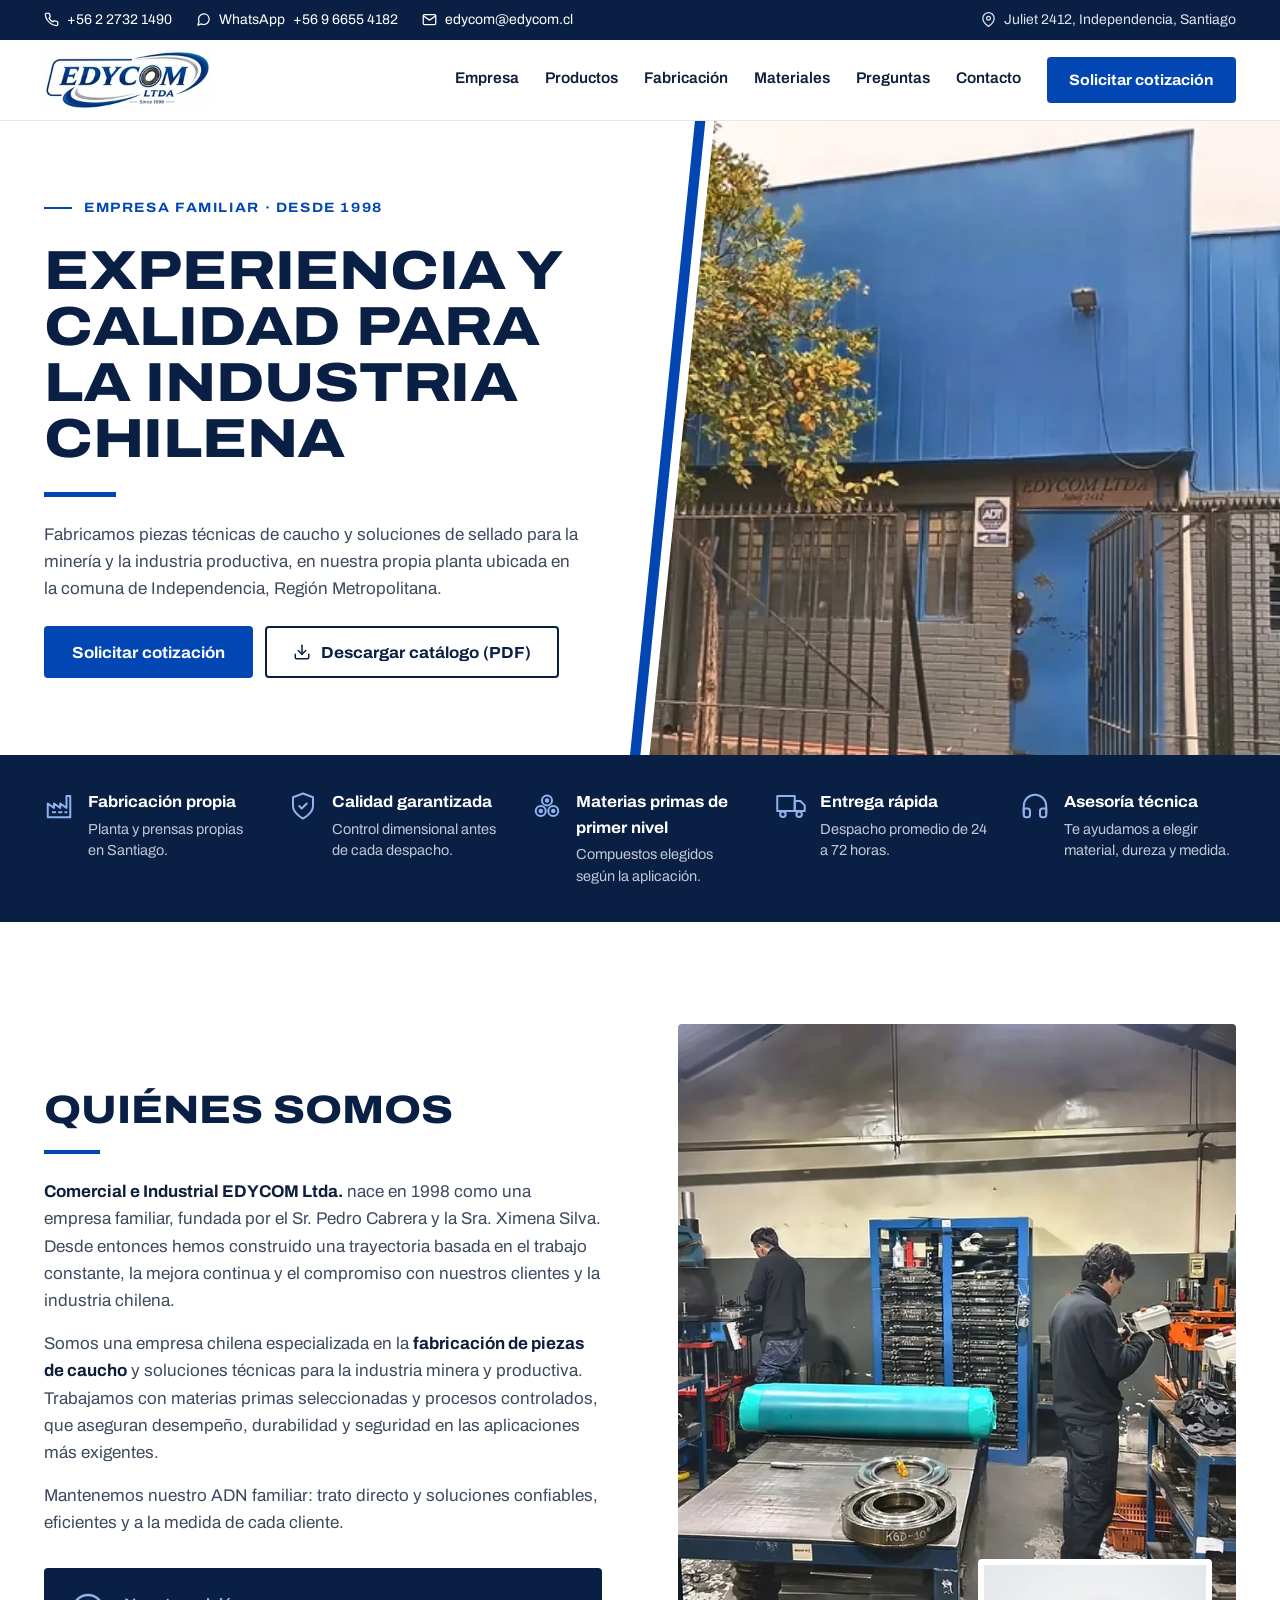
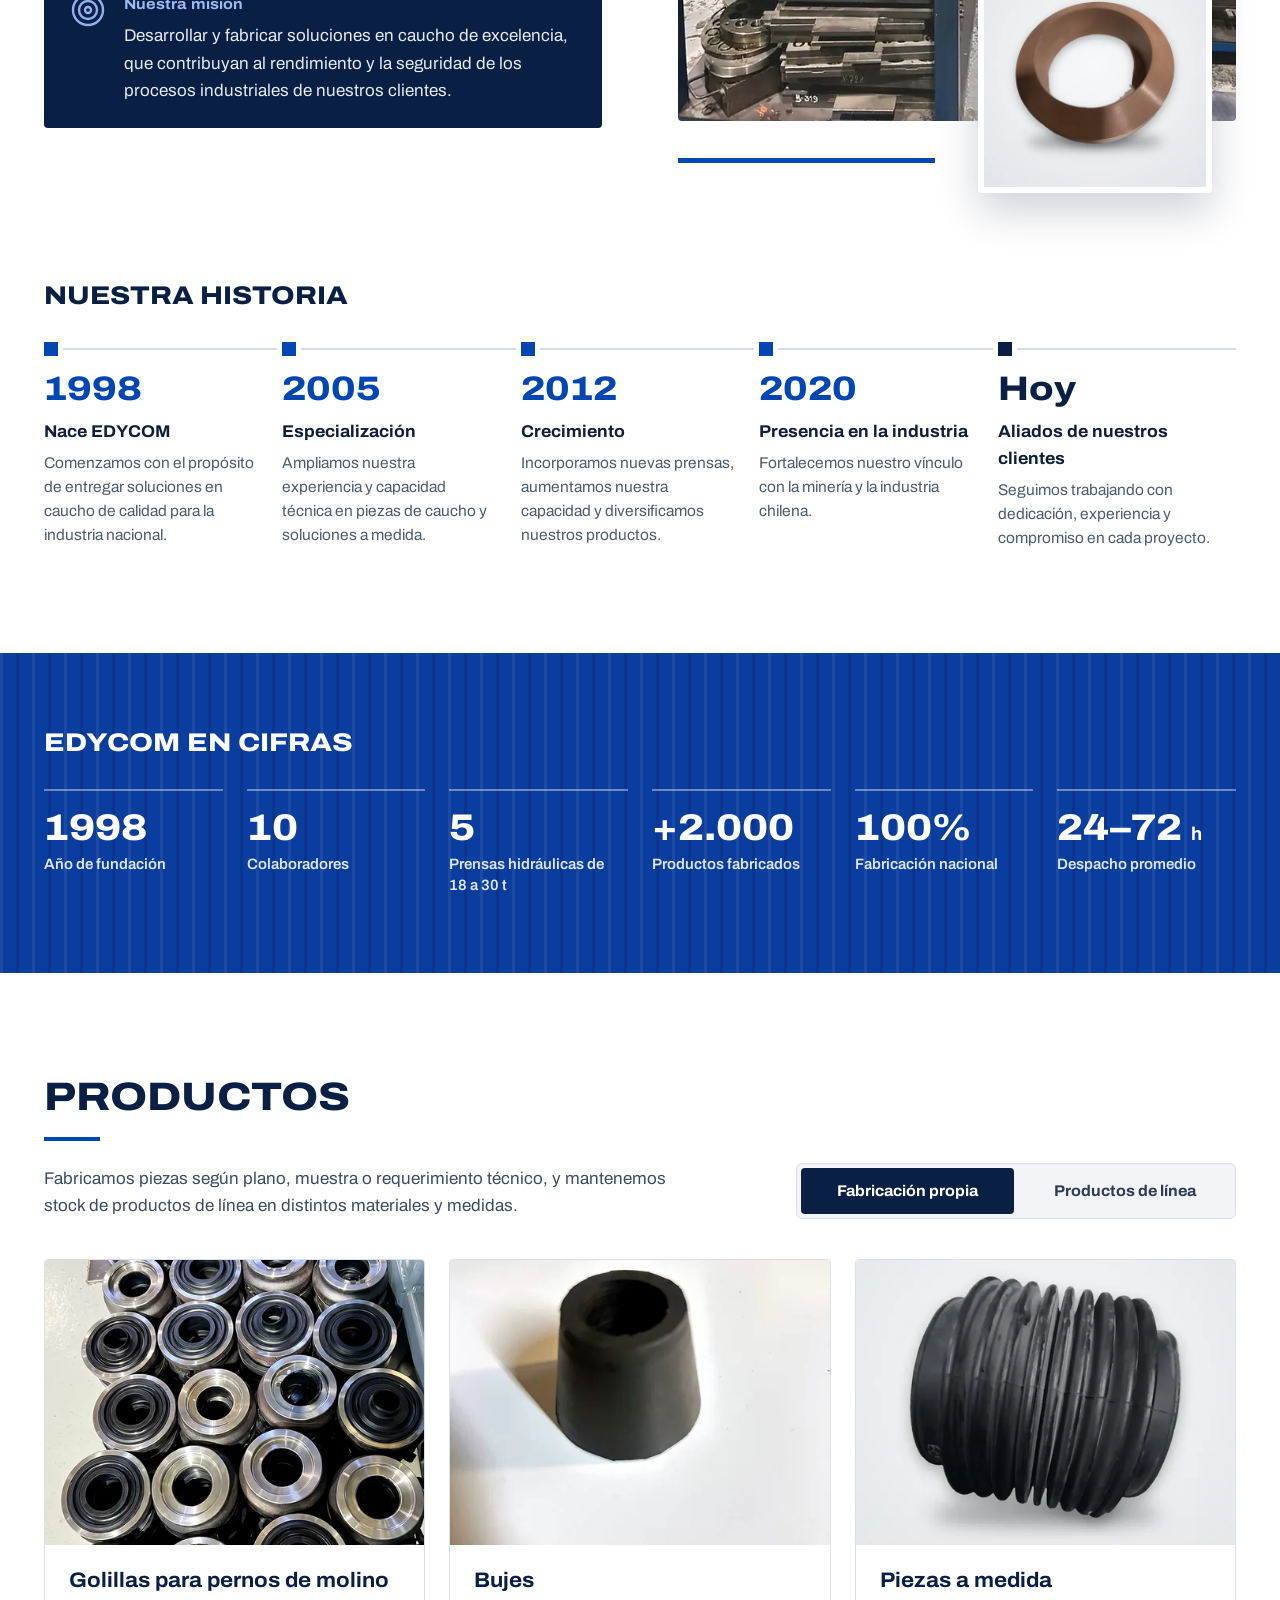
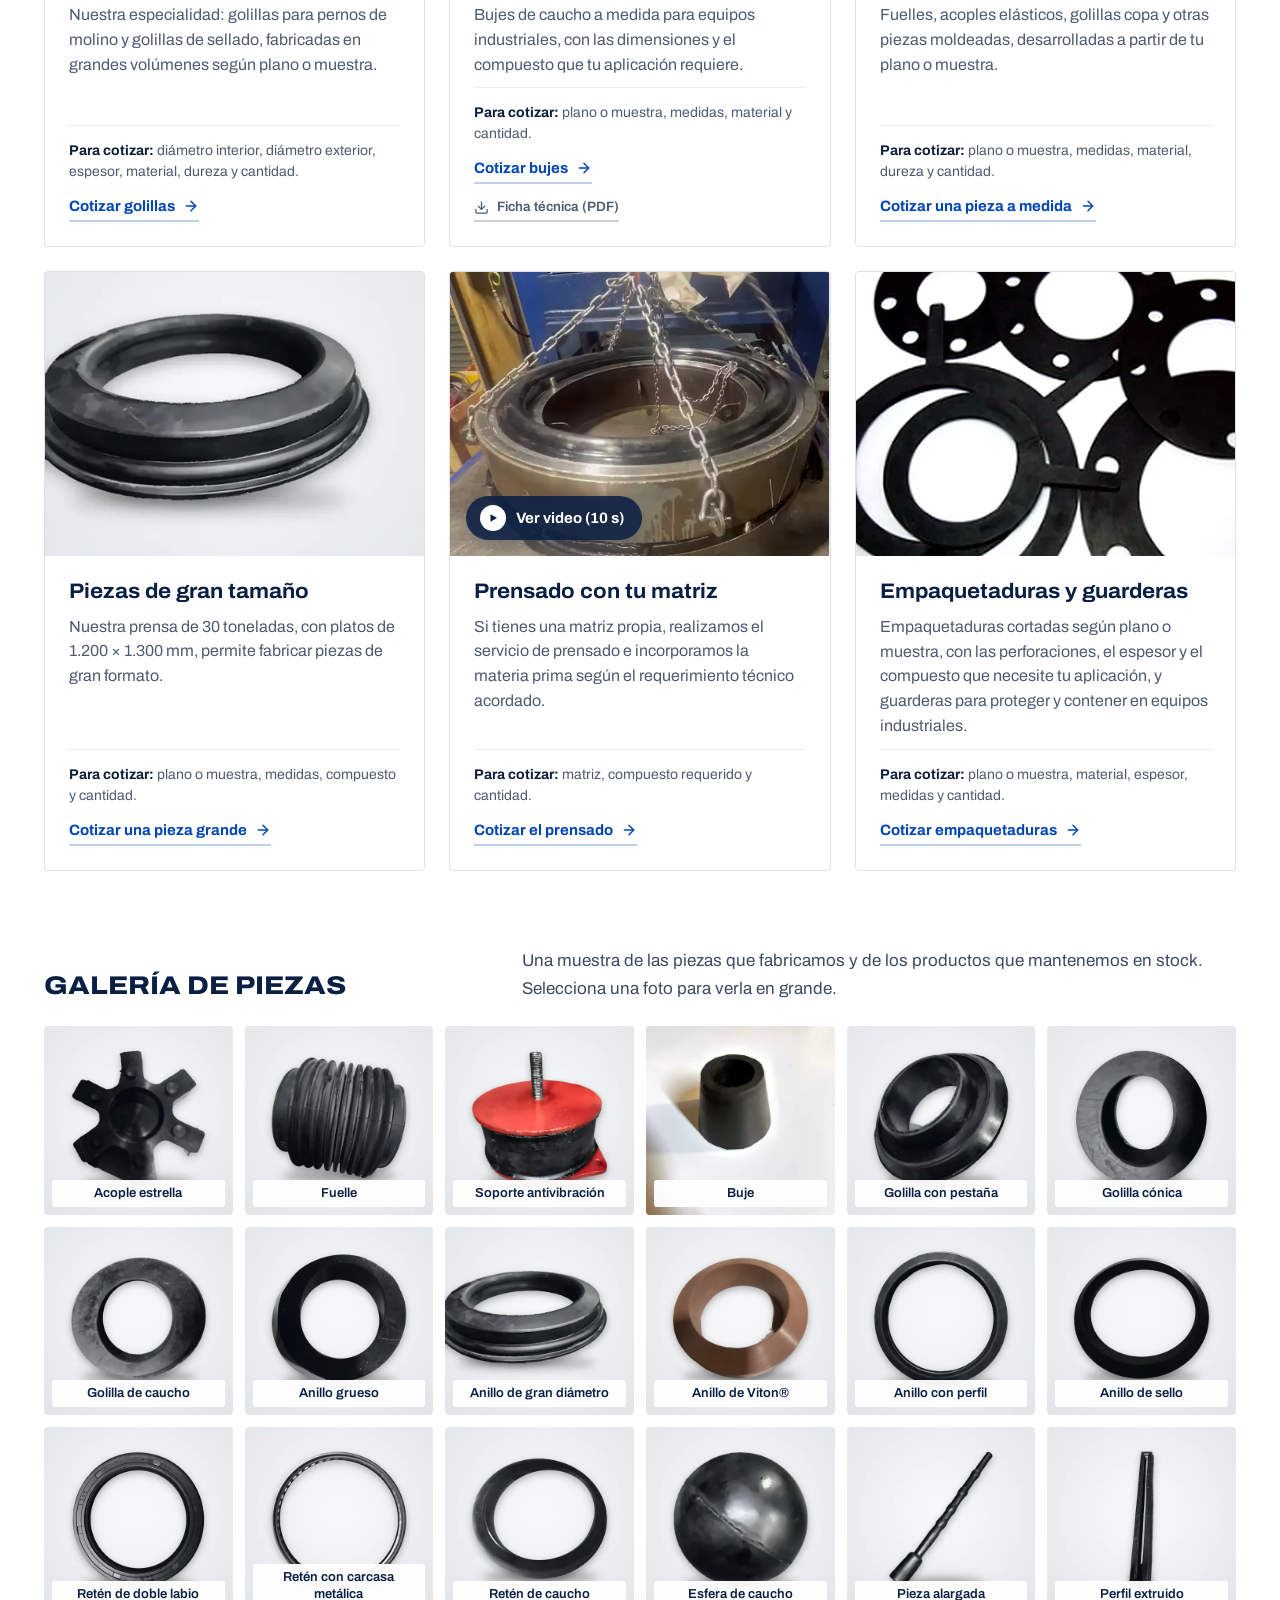
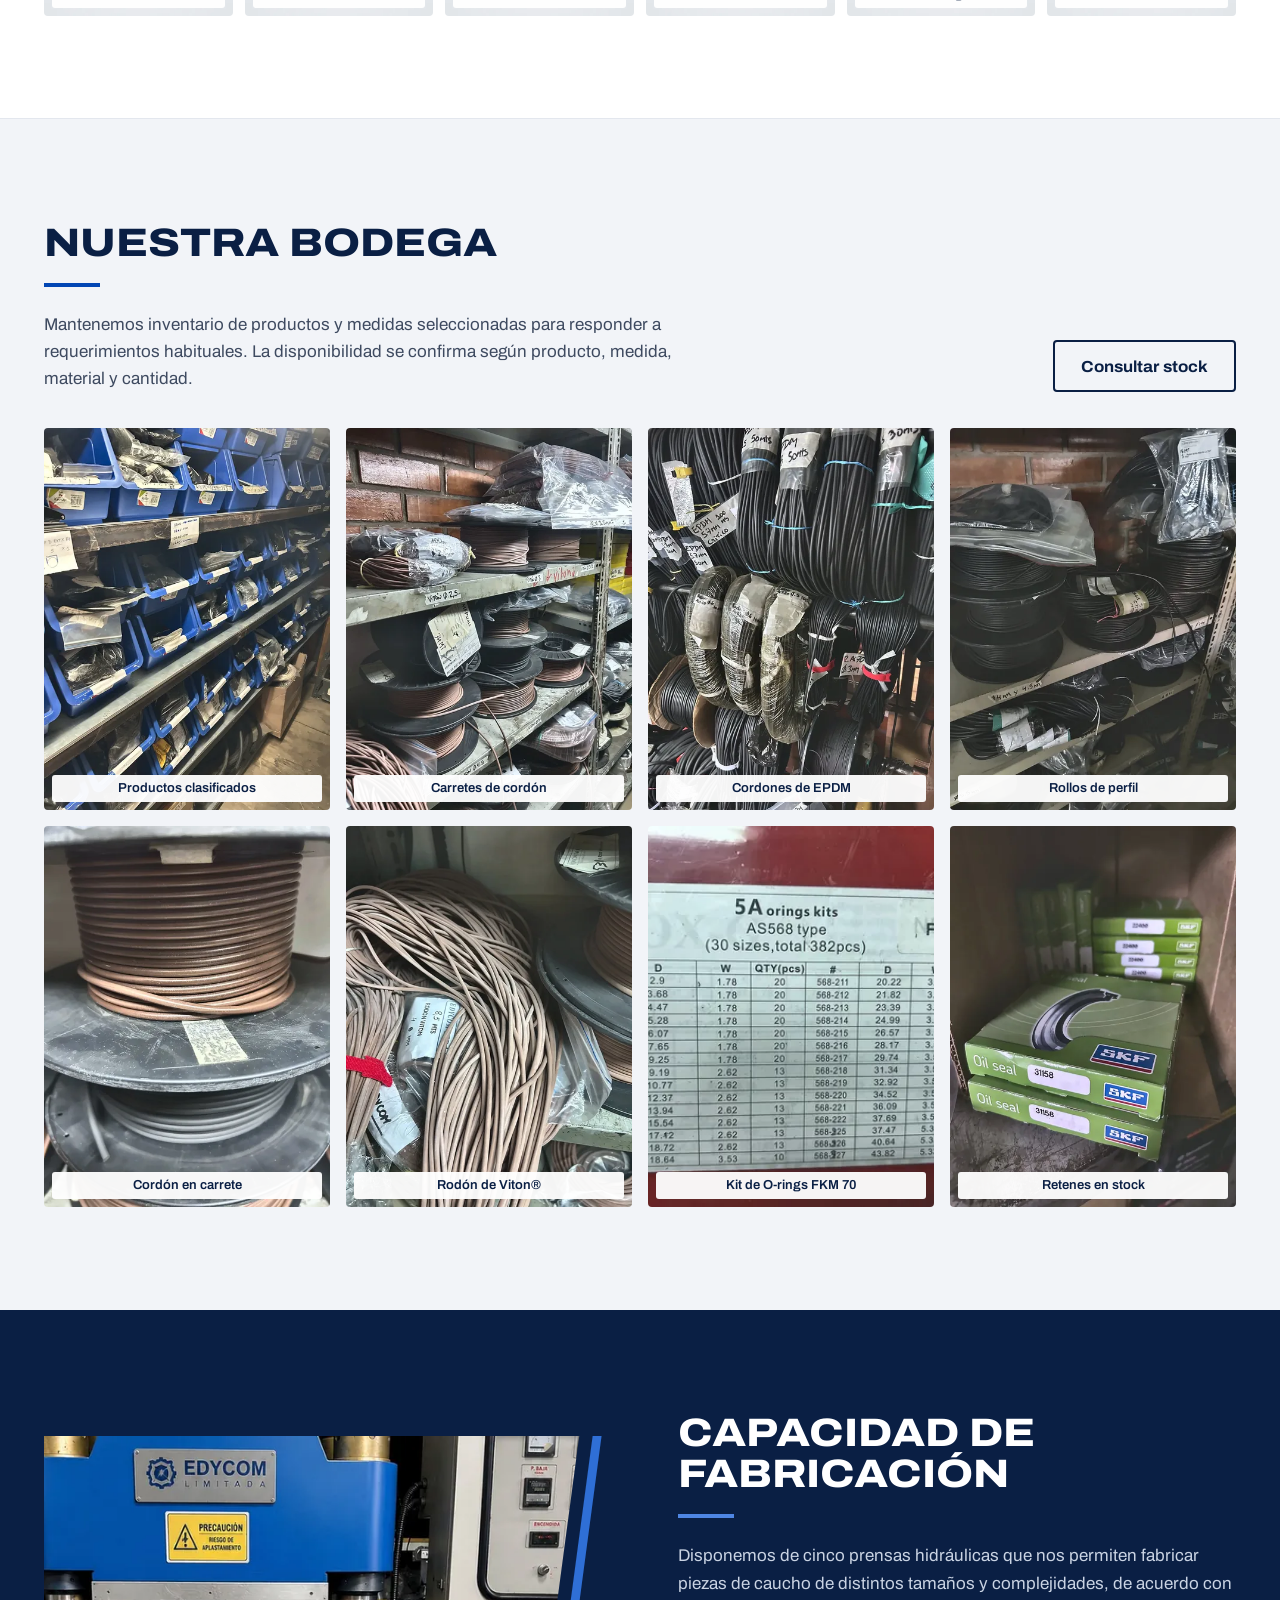
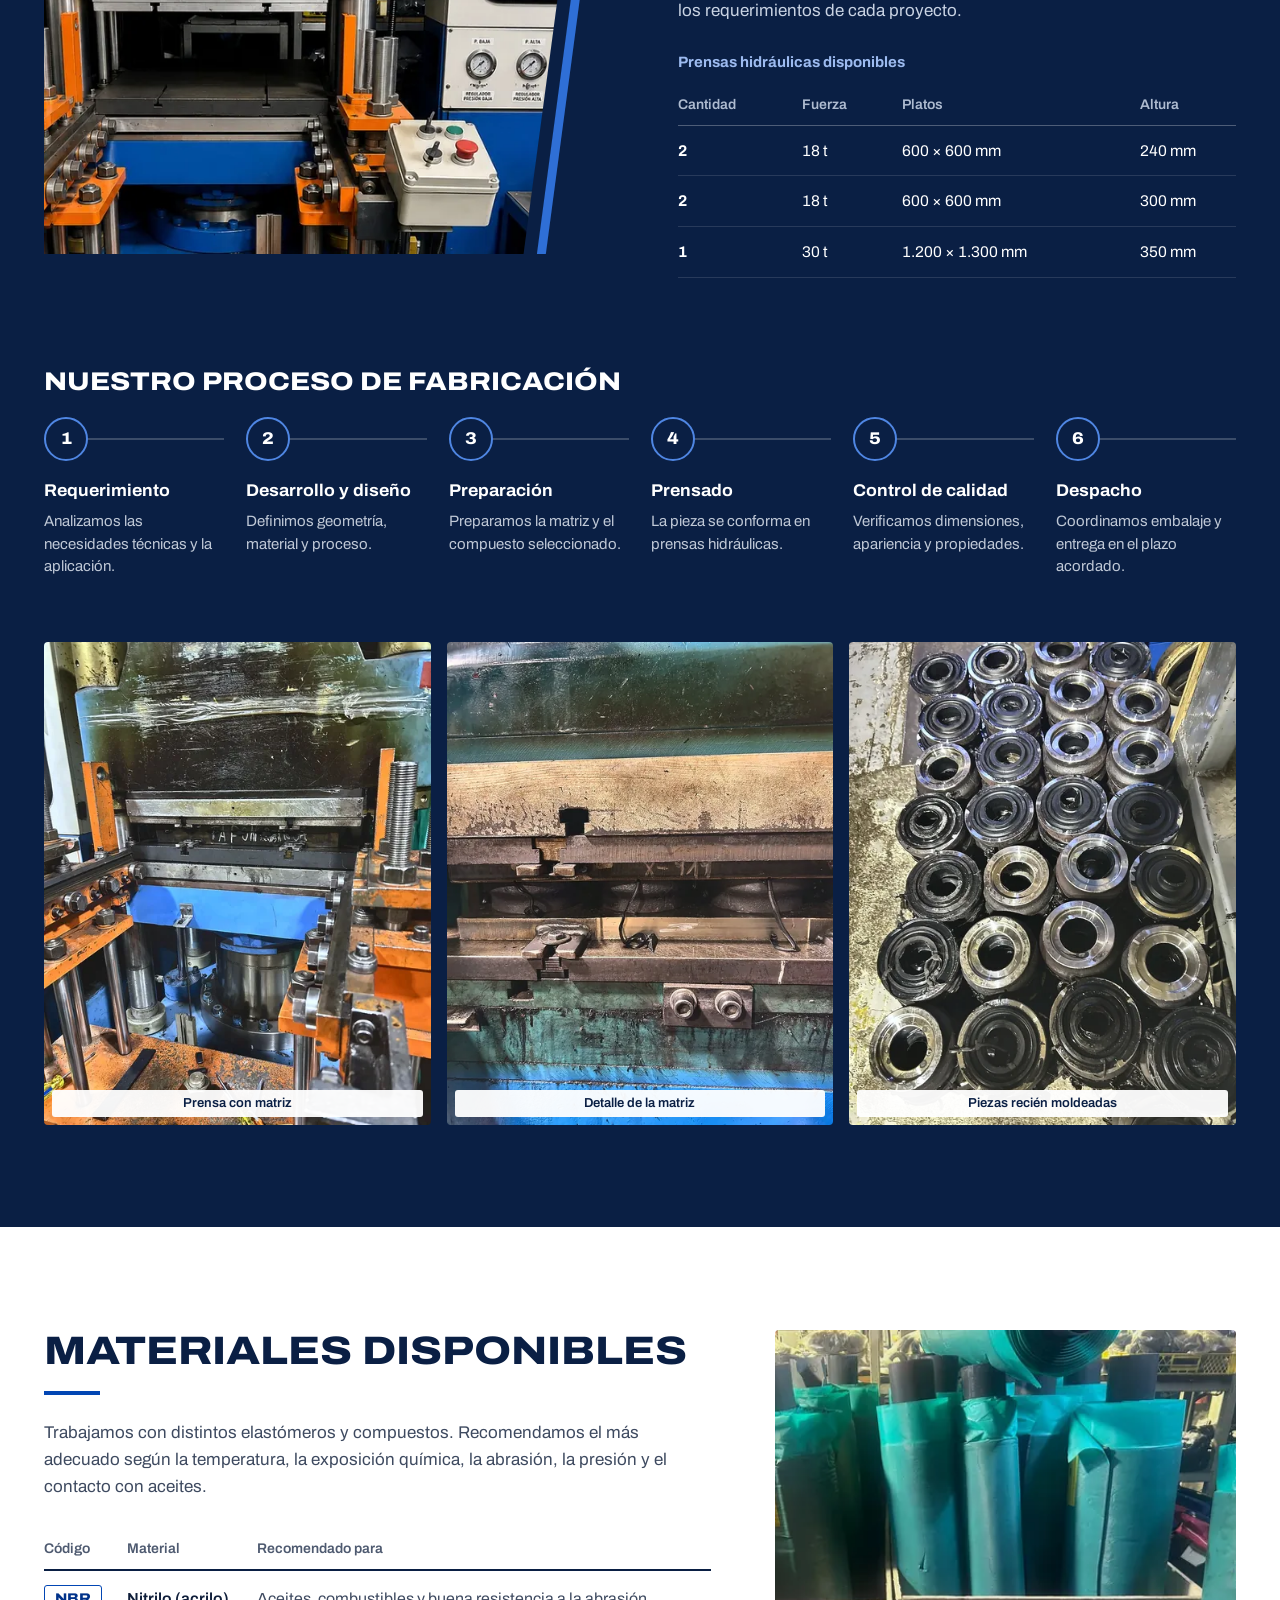
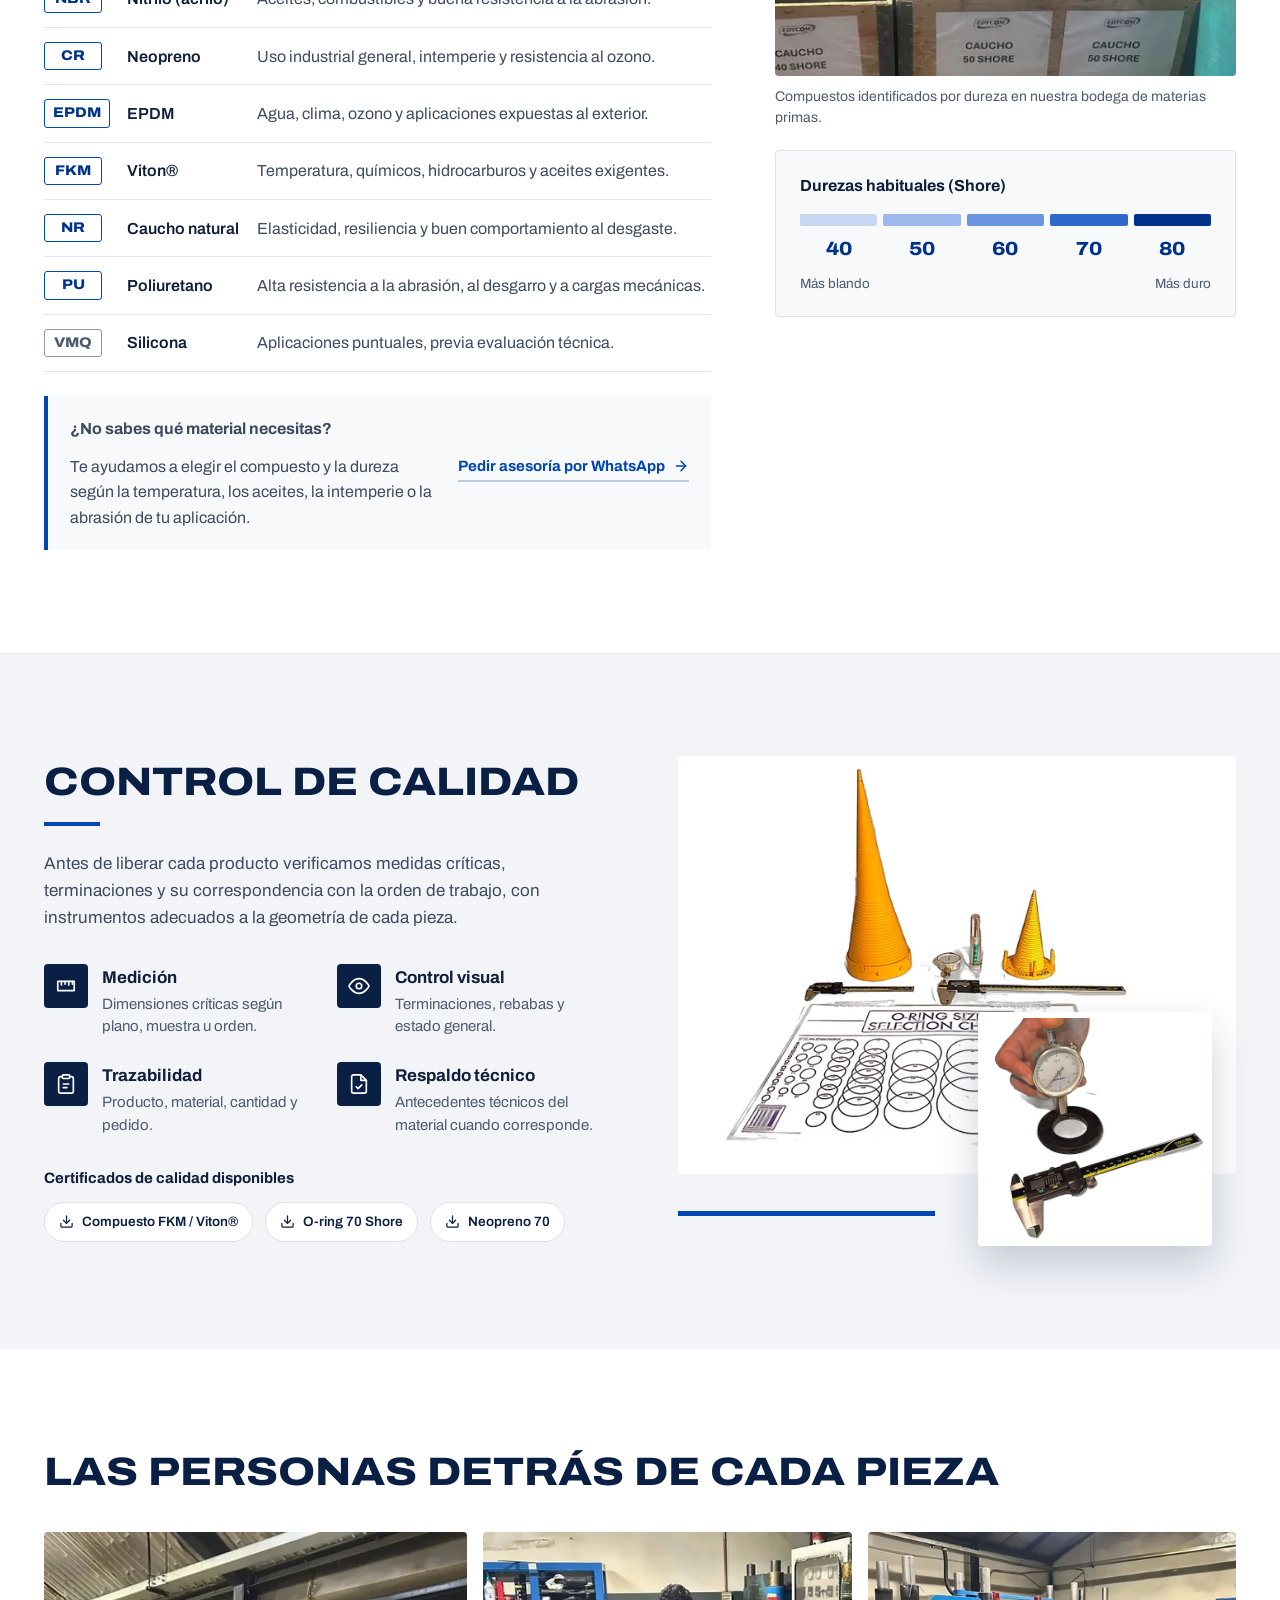
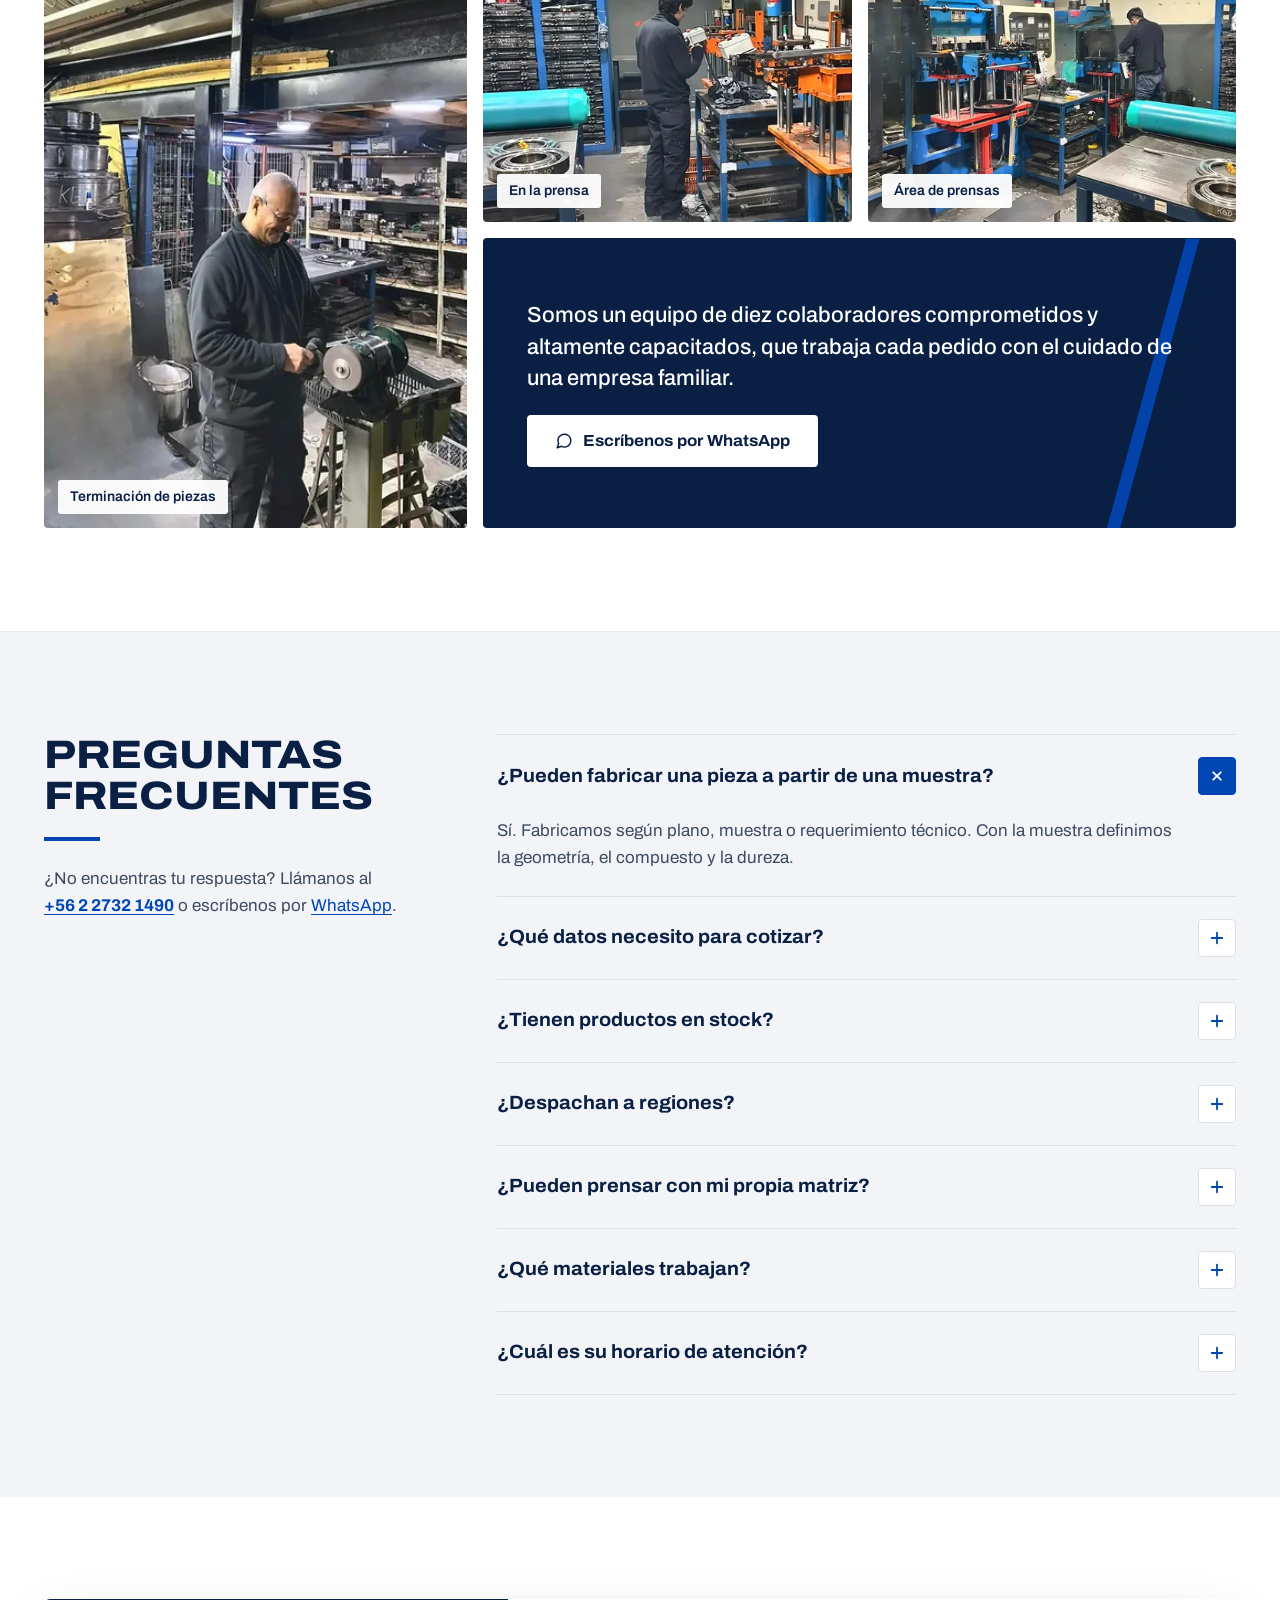
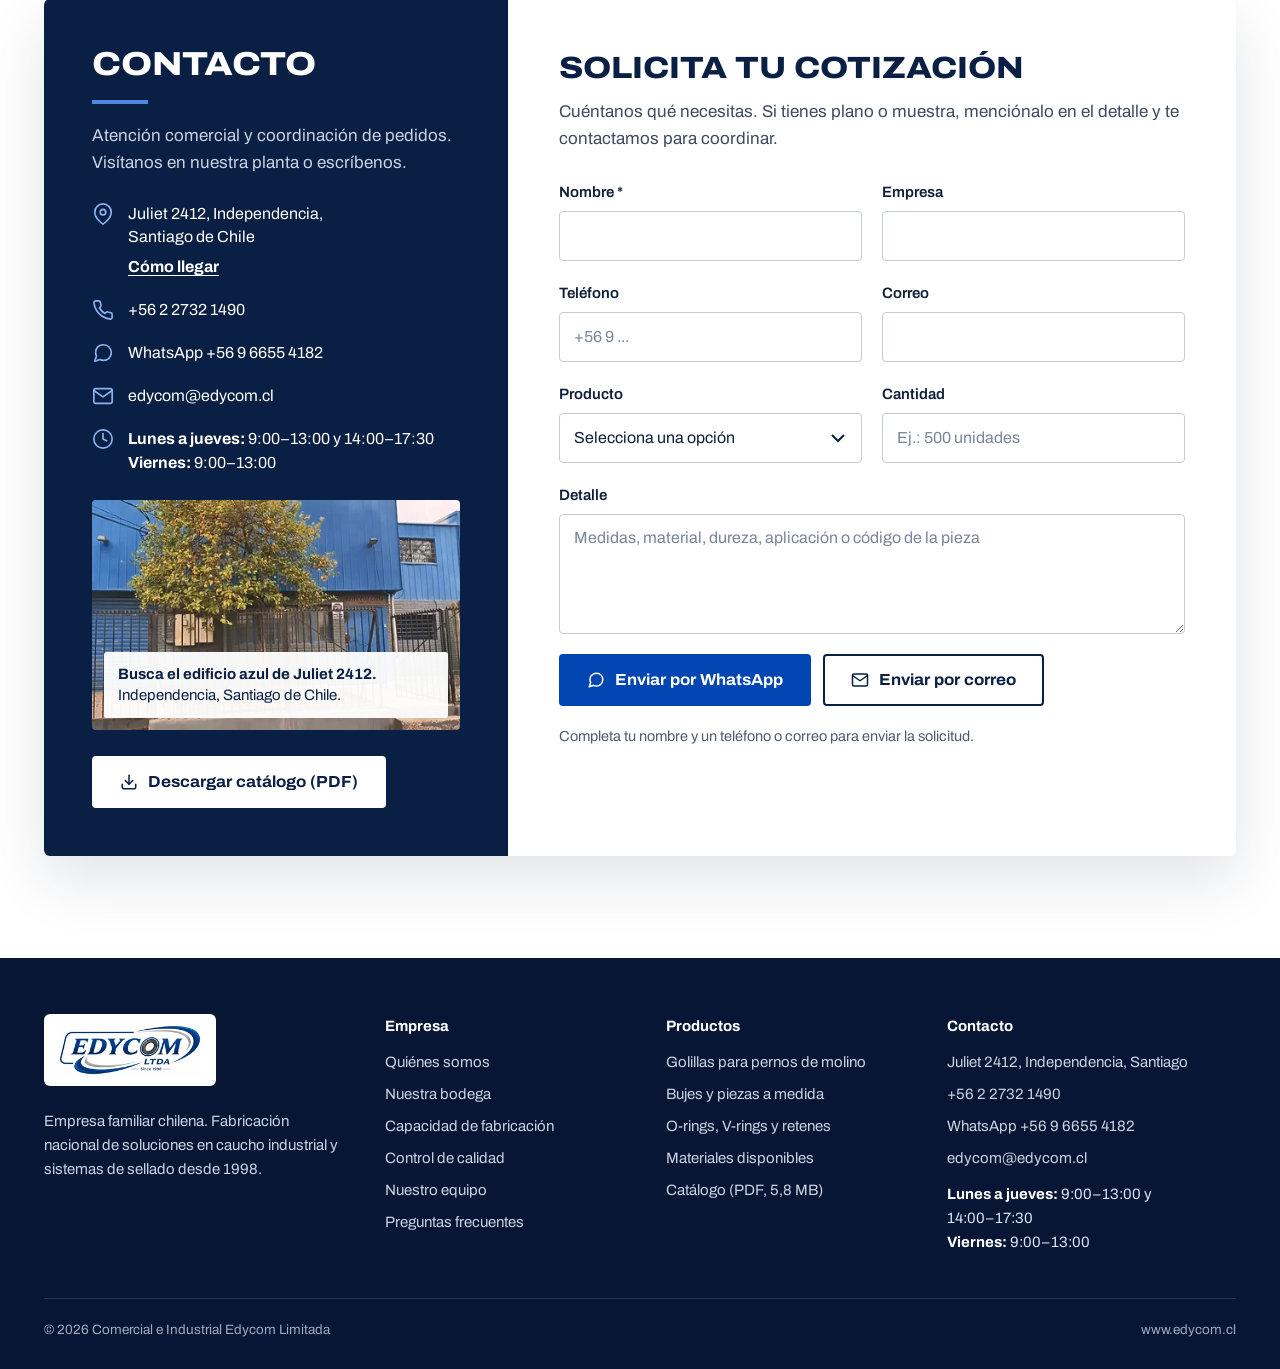
==== commit 07530a21: "Catalogo actualizado (28 pag, optimizado) + fichas tecnicas y certificados - Catalogo: reemplazado p" ====
--- a/index.html
+++ b/index.html
@@ -29,7 +29,7 @@
 <link rel="apple-touch-icon" href="apple-touch-icon.png">
 <link rel="manifest" href="site.webmanifest">
 <link rel="preload" href="assets/fonts/archivo-latin.woff2" as="font" type="font/woff2" crossorigin>
-<link rel="stylesheet" href="assets/css/styles.css?v=20261026">
+<link rel="stylesheet" href="assets/css/styles.css?v=20261027">
 <script>document.documentElement.classList.add('js')</script>
 <script src="assets/js/main.js?v=20261026" defer></script>
 <script type="application/ld+json">
@@ -234,6 +234,7 @@
 <div class="card__foot">
 <p><strong>Para cotizar:</strong> plano o muestra, medidas, material y cantidad.</p>
 <a class="more" href="#cotizacion" data-producto="Bujes">Cotizar bujes<svg aria-hidden="true" width="16" height="16" viewBox="0 0 24 24" fill="none" stroke="currentColor" stroke-width="2.2" stroke-linecap="round" stroke-linejoin="round"><line x1="5" y1="12" x2="19" y2="12"></line><polyline points="12 5 19 12 12 19"></polyline></svg></a>
+<a class="more more--doc" href="assets/docs/ficha-bujes-conicos-nbr70.pdf" target="_blank" rel="noopener"><svg aria-hidden="true" width="15" height="15" viewBox="0 0 24 24" fill="none" stroke="currentColor" stroke-width="2" stroke-linecap="round" stroke-linejoin="round"><path d="M21 15v4a2 2 0 0 1-2 2H5a2 2 0 0 1-2-2v-4"></path><polyline points="7 10 12 15 17 10"></polyline><line x1="12" y1="15" x2="12" y2="3"></line></svg>Ficha técnica (PDF)</a>
 </div>
 </div>
 </article>
@@ -295,6 +296,7 @@
 <div class="card__foot">
 <p><strong>Para cotizar:</strong> diámetro interior, sección, material, cantidad y aplicación.</p>
 <a class="more" href="#cotizacion" data-producto="O-rings">Cotizar O-rings<svg aria-hidden="true" width="16" height="16" viewBox="0 0 24 24" fill="none" stroke="currentColor" stroke-width="2.2" stroke-linecap="round" stroke-linejoin="round"><line x1="5" y1="12" x2="19" y2="12"></line><polyline points="12 5 19 12 12 19"></polyline></svg></a>
+<a class="more more--doc" href="assets/docs/ficha-oring-235x7-fkm70.pdf" target="_blank" rel="noopener"><svg aria-hidden="true" width="15" height="15" viewBox="0 0 24 24" fill="none" stroke="currentColor" stroke-width="2" stroke-linecap="round" stroke-linejoin="round"><path d="M21 15v4a2 2 0 0 1-2 2H5a2 2 0 0 1-2-2v-4"></path><polyline points="7 10 12 15 17 10"></polyline><line x1="12" y1="15" x2="12" y2="3"></line></svg>Ficha técnica (PDF)</a>
 </div>
 </div>
 </article>
@@ -306,6 +308,7 @@
 <div class="card__foot">
 <p><strong>Para cotizar:</strong> diámetro de eje, perfil, material, cantidad y aplicación.</p>
 <a class="more" href="#cotizacion" data-producto="V-rings">Cotizar V-rings<svg aria-hidden="true" width="16" height="16" viewBox="0 0 24 24" fill="none" stroke="currentColor" stroke-width="2.2" stroke-linecap="round" stroke-linejoin="round"><line x1="5" y1="12" x2="19" y2="12"></line><polyline points="12 5 19 12 12 19"></polyline></svg></a>
+<a class="more more--doc" href="assets/docs/ficha-vring-va500.pdf" target="_blank" rel="noopener"><svg aria-hidden="true" width="15" height="15" viewBox="0 0 24 24" fill="none" stroke="currentColor" stroke-width="2" stroke-linecap="round" stroke-linejoin="round"><path d="M21 15v4a2 2 0 0 1-2 2H5a2 2 0 0 1-2-2v-4"></path><polyline points="7 10 12 15 17 10"></polyline><line x1="12" y1="15" x2="12" y2="3"></line></svg>Ficha técnica (PDF)</a>
 </div>
 </div>
 </article>
@@ -317,6 +320,7 @@
 <div class="card__foot">
 <p><strong>Para cotizar:</strong> diámetro interior, diámetro exterior, ancho, material y cantidad.</p>
 <a class="more" href="#cotizacion" data-producto="Retenes">Cotizar retenes<svg aria-hidden="true" width="16" height="16" viewBox="0 0 24 24" fill="none" stroke="currentColor" stroke-width="2.2" stroke-linecap="round" stroke-linejoin="round"><line x1="5" y1="12" x2="19" y2="12"></line><polyline points="12 5 19 12 12 19"></polyline></svg></a>
+<a class="more more--doc" href="assets/docs/ficha-reten-dbh-9443.pdf" target="_blank" rel="noopener"><svg aria-hidden="true" width="15" height="15" viewBox="0 0 24 24" fill="none" stroke="currentColor" stroke-width="2" stroke-linecap="round" stroke-linejoin="round"><path d="M21 15v4a2 2 0 0 1-2 2H5a2 2 0 0 1-2-2v-4"></path><polyline points="7 10 12 15 17 10"></polyline><line x1="12" y1="15" x2="12" y2="3"></line></svg>Ficha técnica (PDF)</a>
 </div>
 </div>
 </article>
@@ -505,6 +509,14 @@
 <li><span class="checks__icon"><svg aria-hidden="true" width="22" height="22" viewBox="0 0 24 24" fill="none" stroke="#FFFFFF" stroke-width="1.8" stroke-linecap="round" stroke-linejoin="round"><path d="M16 4h2a2 2 0 0 1 2 2v14a2 2 0 0 1-2 2H6a2 2 0 0 1-2-2V6a2 2 0 0 1 2-2h2"></path><rect x="8" y="2" width="8" height="4" rx="1"></rect><path d="M9 12h6M9 16h4"></path></svg></span><span class="checks__text"><strong>Trazabilidad</strong><span>Producto, material, cantidad y pedido.</span></span></li>
 <li><span class="checks__icon"><svg aria-hidden="true" width="22" height="22" viewBox="0 0 24 24" fill="none" stroke="#FFFFFF" stroke-width="1.8" stroke-linecap="round" stroke-linejoin="round"><path d="M14 2H6a2 2 0 0 0-2 2v16a2 2 0 0 0 2 2h12a2 2 0 0 0 2-2V8z"></path><polyline points="14 2 14 8 20 8"></polyline><polyline points="9 15 11 17 15 13"></polyline></svg></span><span class="checks__text"><strong>Respaldo técnico</strong><span>Antecedentes técnicos del material cuando corresponde.</span></span></li>
 </ul>
+<div class="certs">
+<p class="certs__title">Certificados de calidad disponibles</p>
+<ul class="certs__list" role="list">
+<li><a href="assets/docs/certificado-viton-fkm.pdf" target="_blank" rel="noopener"><svg aria-hidden="true" width="15" height="15" viewBox="0 0 24 24" fill="none" stroke="currentColor" stroke-width="2" stroke-linecap="round" stroke-linejoin="round"><path d="M21 15v4a2 2 0 0 1-2 2H5a2 2 0 0 1-2-2v-4"></path><polyline points="7 10 12 15 17 10"></polyline><line x1="12" y1="15" x2="12" y2="3"></line></svg>Compuesto FKM / Viton®</a></li>
+<li><a href="assets/docs/certificado-oring-70sh.pdf" target="_blank" rel="noopener"><svg aria-hidden="true" width="15" height="15" viewBox="0 0 24 24" fill="none" stroke="currentColor" stroke-width="2" stroke-linecap="round" stroke-linejoin="round"><path d="M21 15v4a2 2 0 0 1-2 2H5a2 2 0 0 1-2-2v-4"></path><polyline points="7 10 12 15 17 10"></polyline><line x1="12" y1="15" x2="12" y2="3"></line></svg>O-ring 70 Shore</a></li>
+<li><a href="assets/docs/certificado-neopreno-70.pdf" target="_blank" rel="noopener"><svg aria-hidden="true" width="15" height="15" viewBox="0 0 24 24" fill="none" stroke="currentColor" stroke-width="2" stroke-linecap="round" stroke-linejoin="round"><path d="M21 15v4a2 2 0 0 1-2 2H5a2 2 0 0 1-2-2v-4"></path><polyline points="7 10 12 15 17 10"></polyline><line x1="12" y1="15" x2="12" y2="3"></line></svg>Neopreno 70</a></li>
+</ul>
+</div>
 </div>
 <div class="photo-pair photo-pair--quality">
 <div class="photo-pair__main"><picture><source type="image/webp" srcset="assets/img/cat-control-480.webp 480w, assets/img/cat-control-720.webp 720w, assets/img/cat-control-960.webp 960w, assets/img/cat-control-1394.webp 1394w" sizes="(max-width: 1050px) 100vw, 560px"><img src="assets/img/cat-control.jpg" alt="Instrumentos de control de calidad de EDYCOM: conos medidores de O-rings, durómetro y pie de metro" width="1394" height="981" loading="lazy" decoding="async"></picture></div>
--- a/assets/css/styles.css
+++ b/assets/css/styles.css
@@ -432,3 +432,13 @@
   html{scroll-behavior:auto}
   *,*::before,*::after{transition:none!important;animation:none!important}
 }
+
+/* Ficha tecnica (enlace secundario en tarjetas) */
+.more--doc{font-weight:600;font-size:13.5px;color:var(--ink-3)!important;border-bottom-color:rgba(78,90,112,.28)}
+.more--doc:hover{color:var(--blue)!important;border-bottom-color:var(--blue)}
+/* Certificados de calidad */
+.certs{margin-top:30px}
+.certs__title{font-weight:700;color:var(--ink);font-size:15px;margin:0 0 12px}
+.certs__list{list-style:none;margin:0;padding:0;display:flex;flex-wrap:wrap;gap:10px 12px}
+.certs__list a{display:inline-flex;align-items:center;gap:8px;font-size:13.5px;font-weight:600;color:var(--navy);text-decoration:none;background:var(--white);border:1px solid var(--line);border-radius:999px;padding:8px 14px;transition:border-color .15s ease,color .15s ease}
+.certs__list a:hover{border-color:var(--blue);color:var(--blue)}
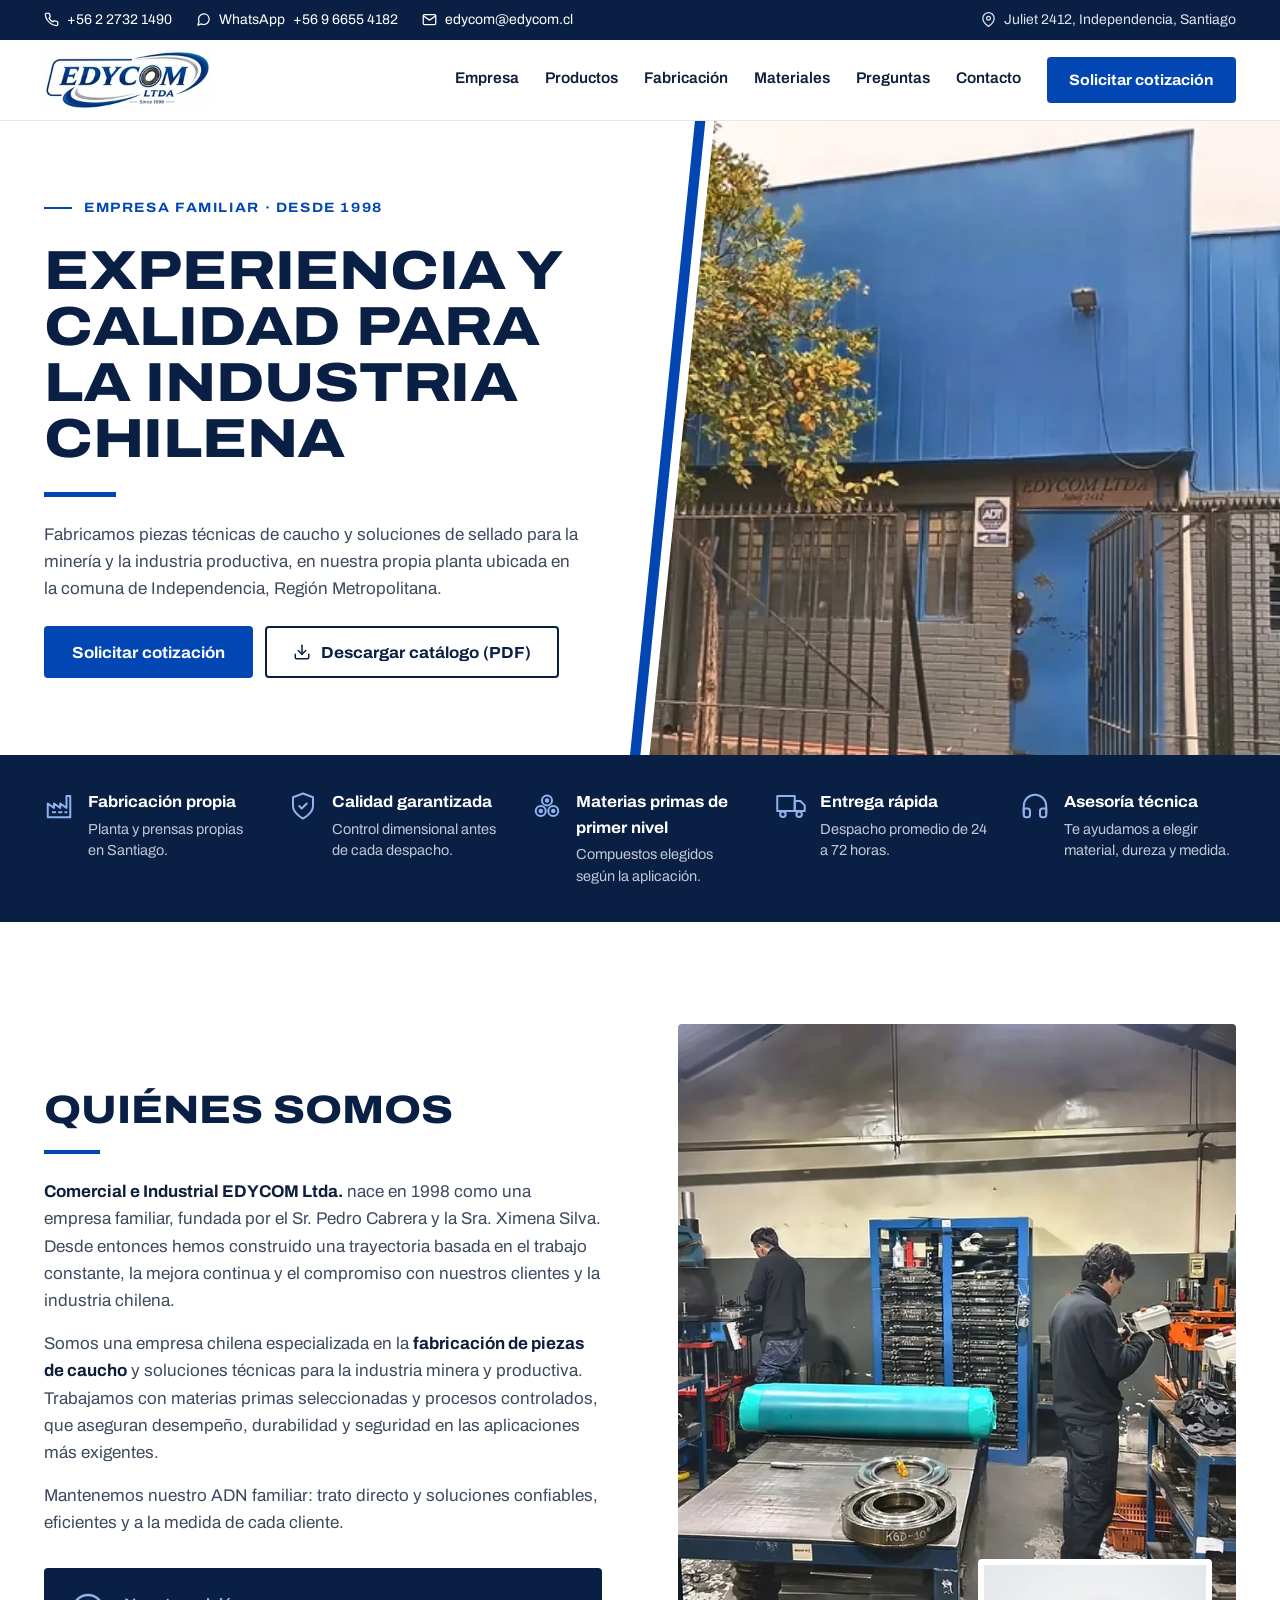
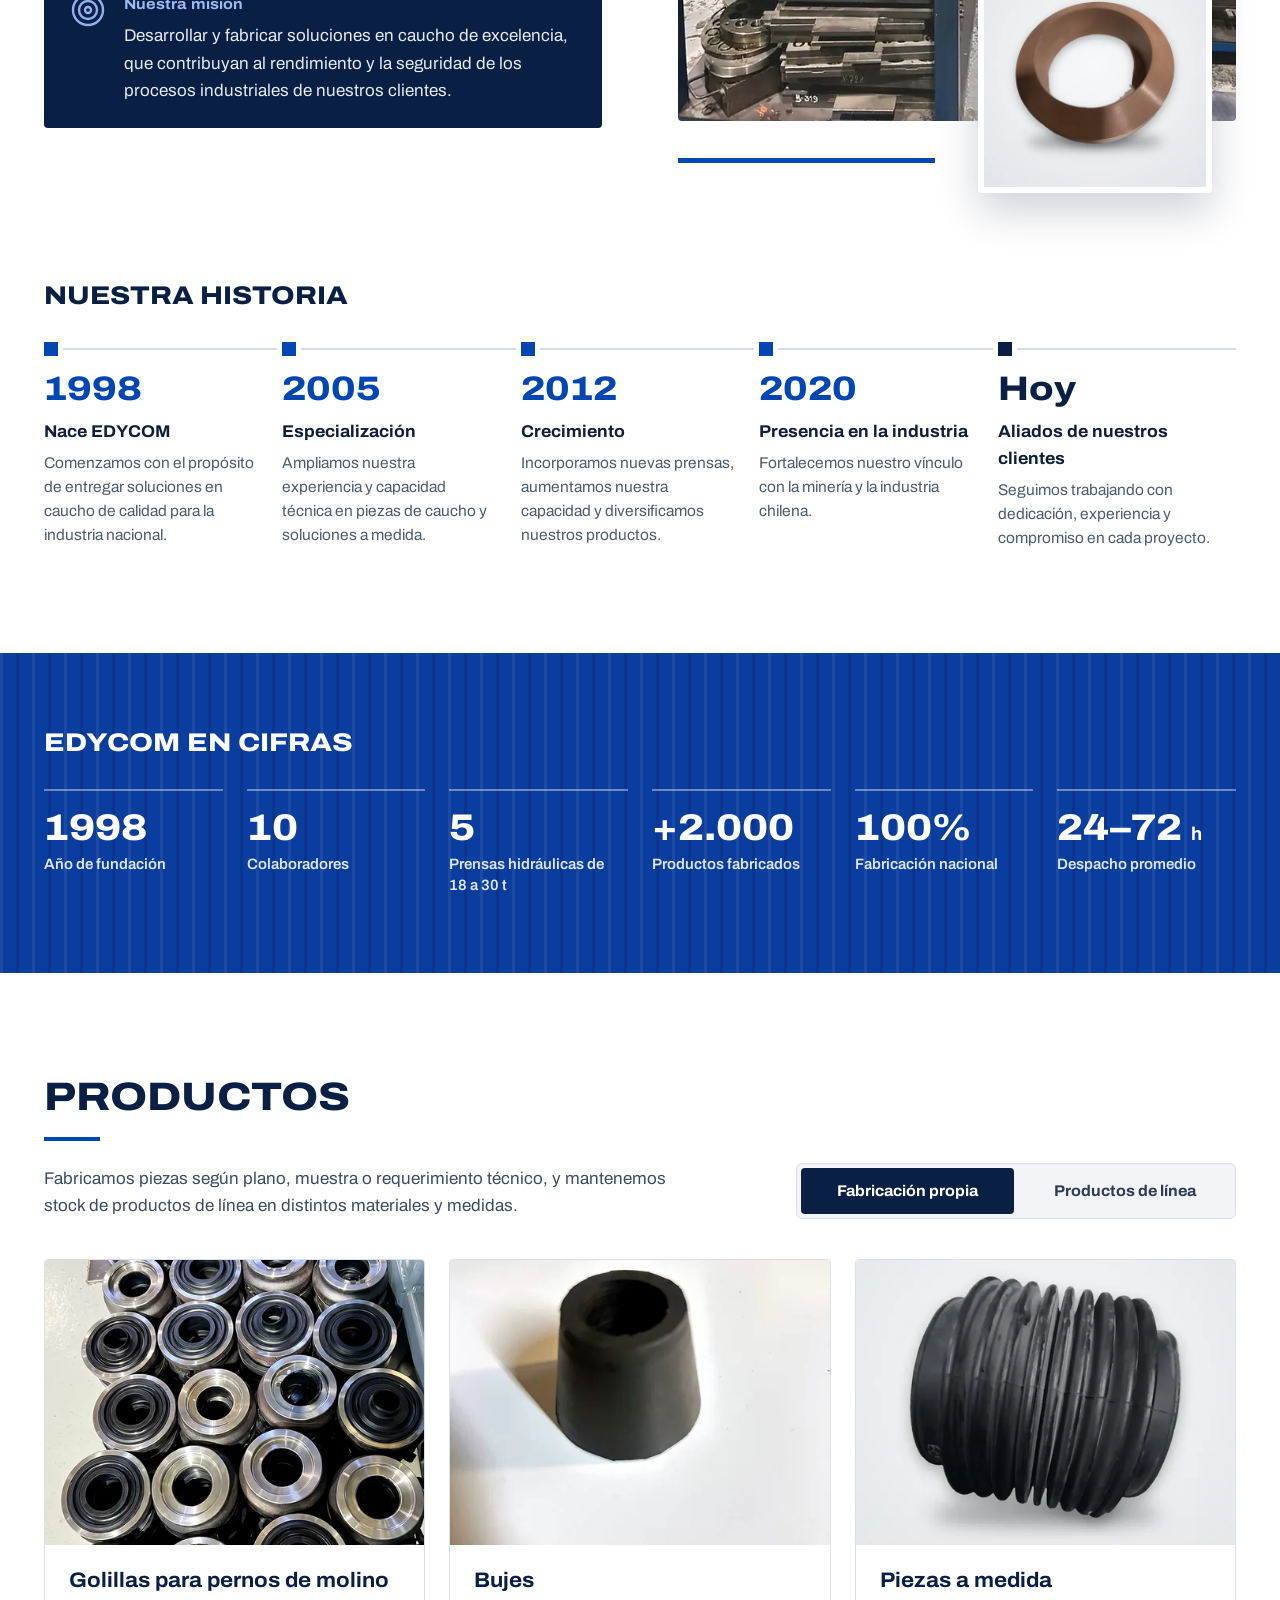
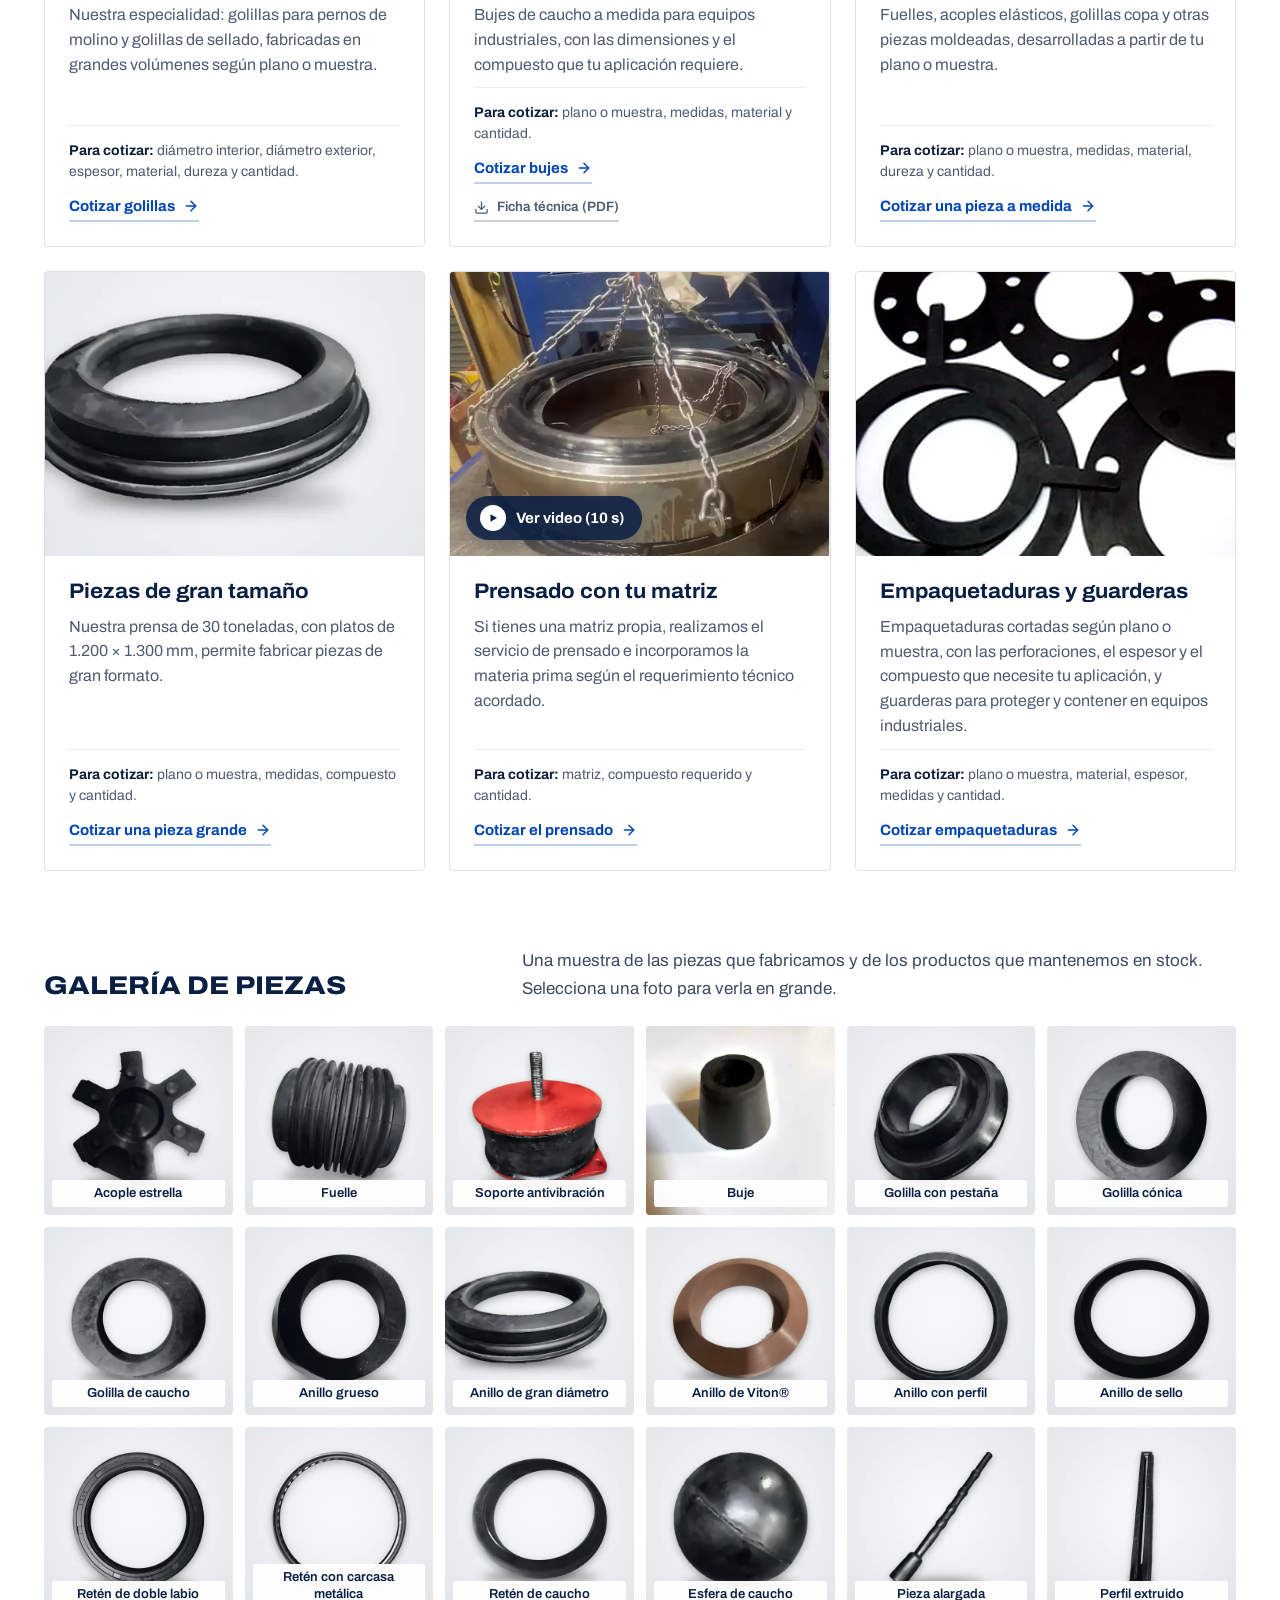
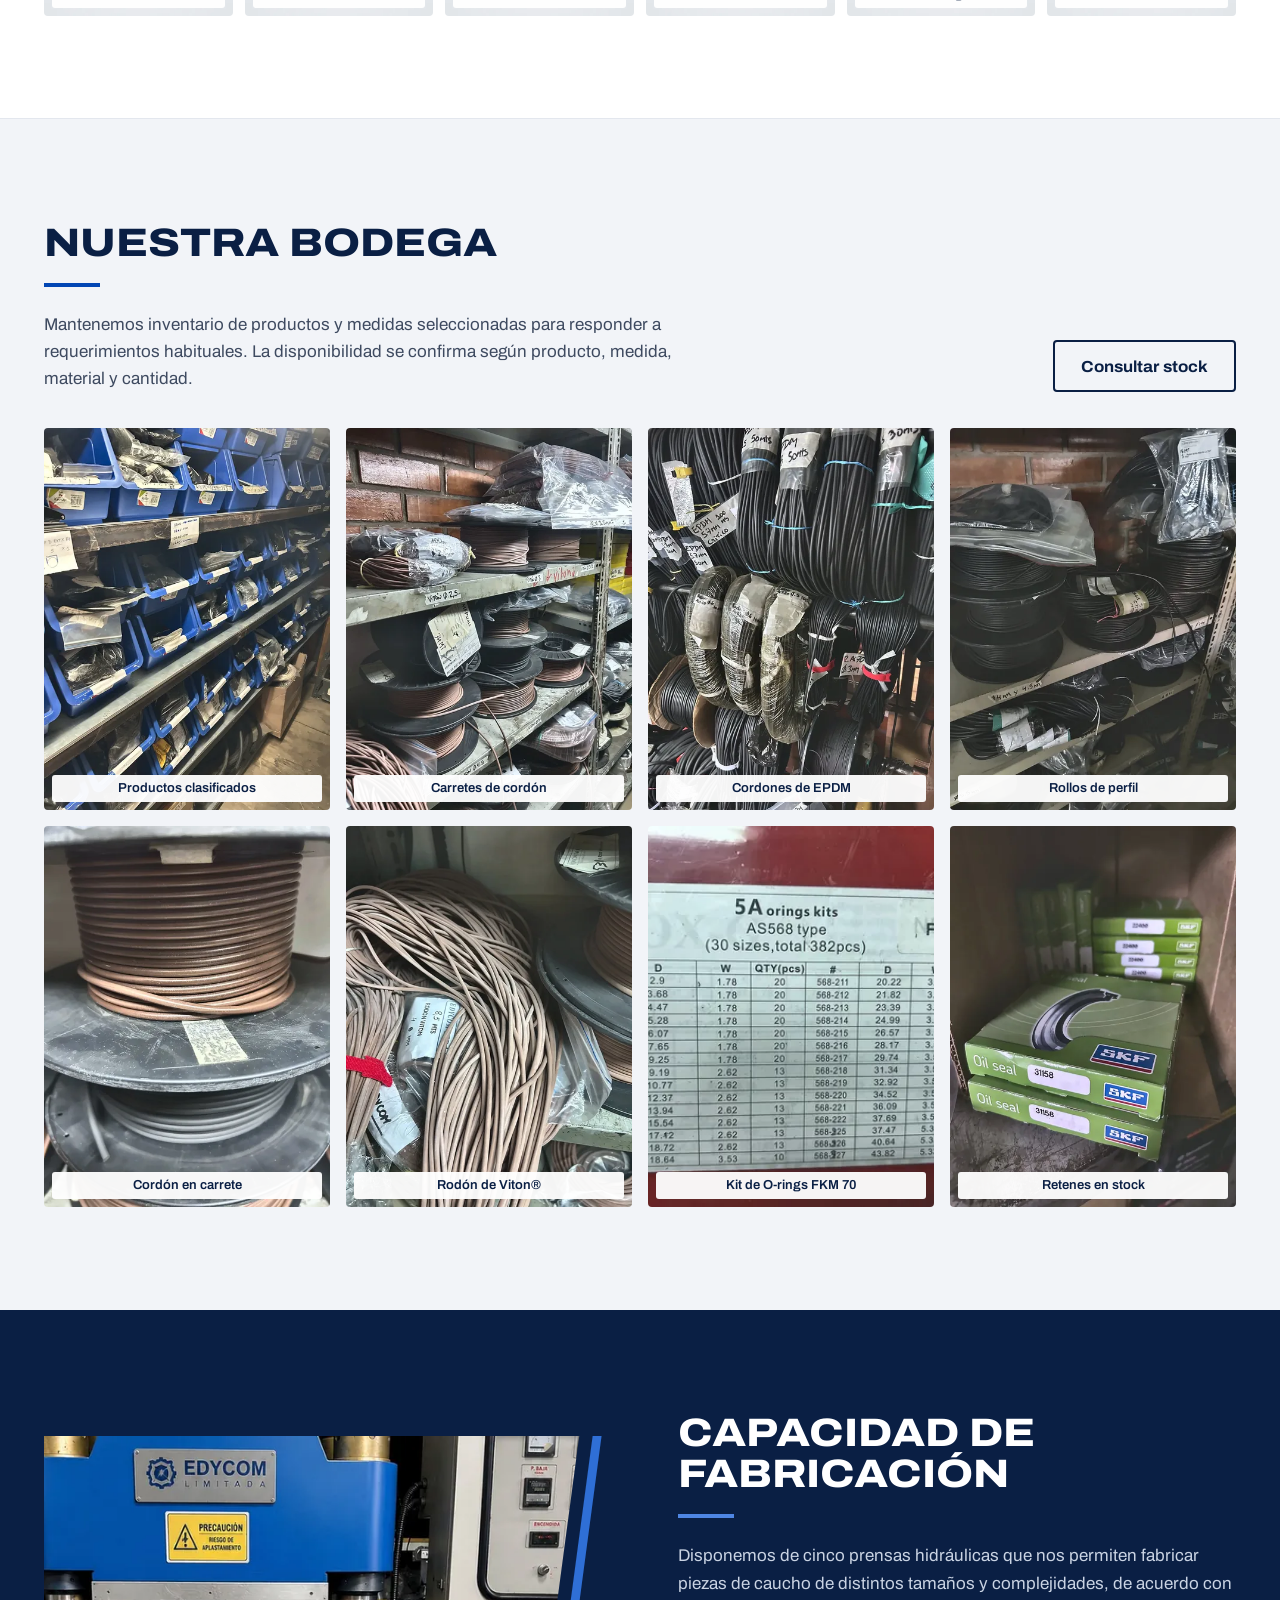
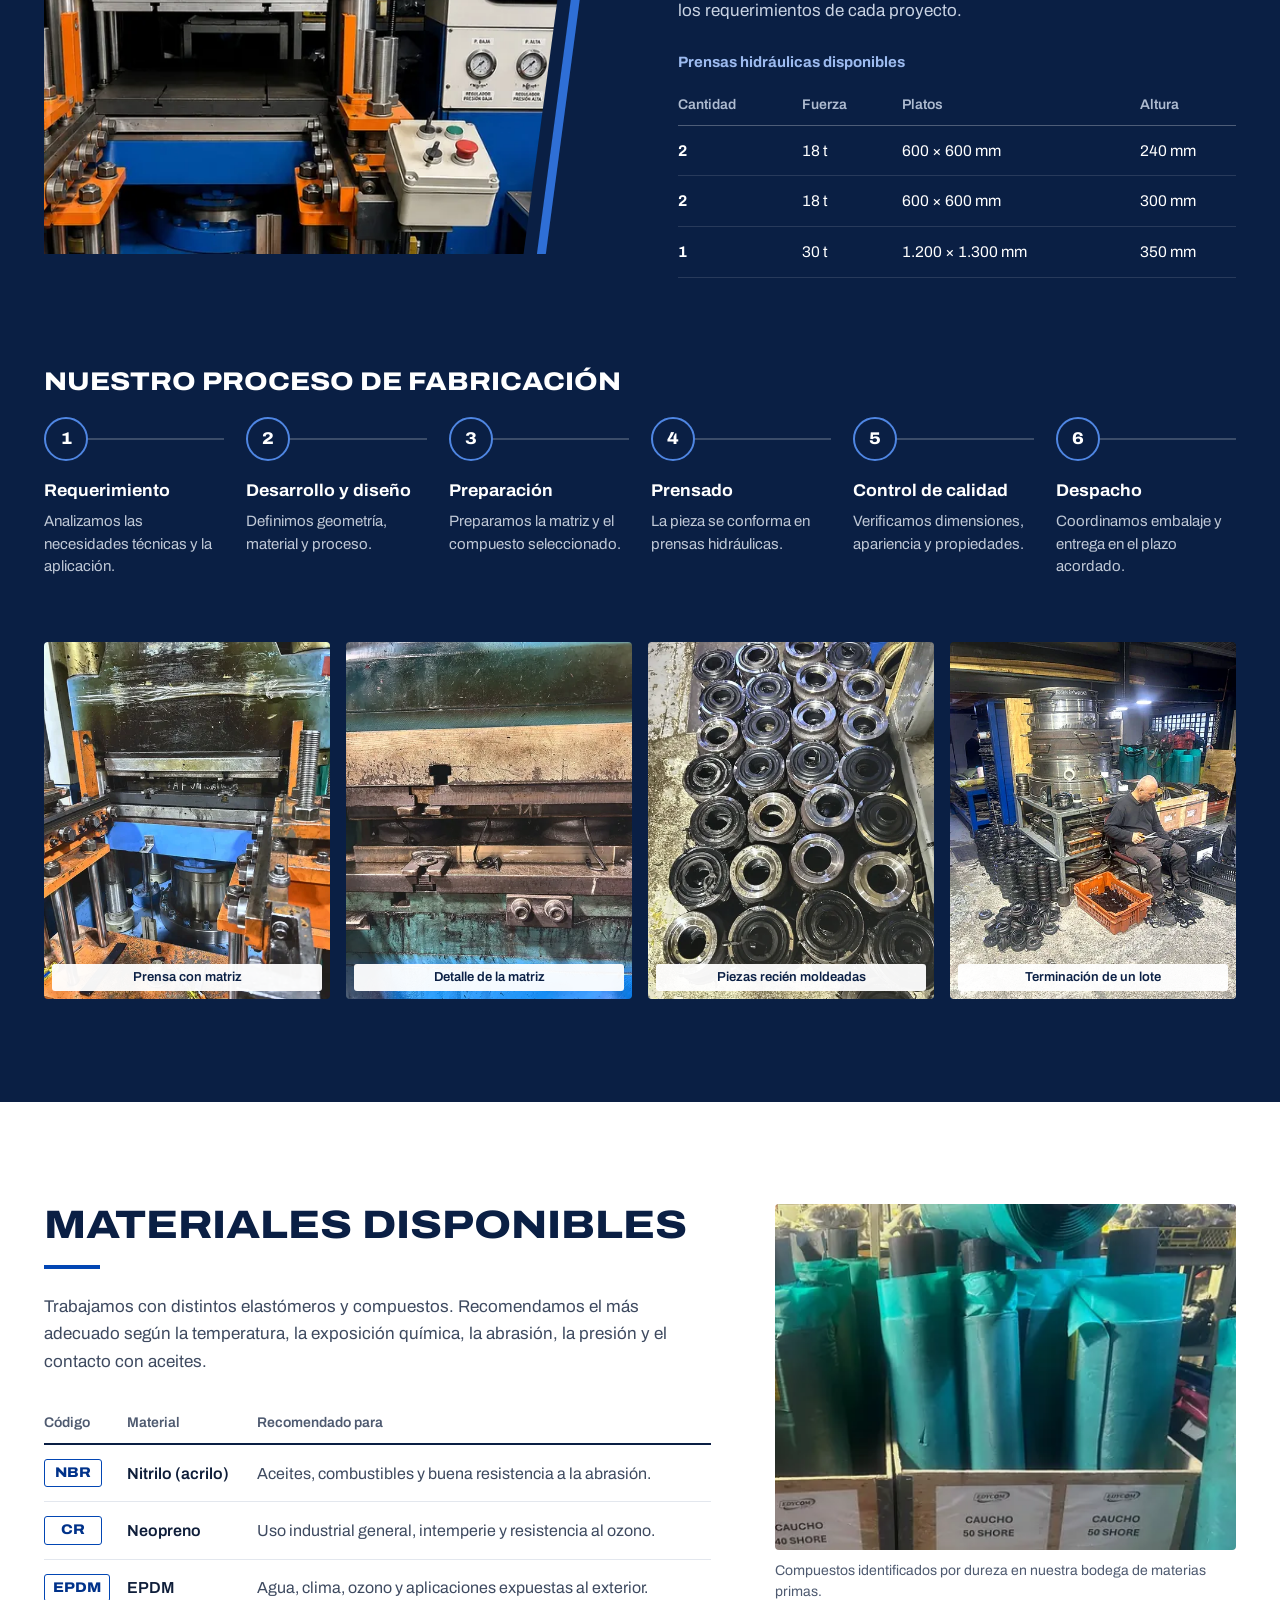
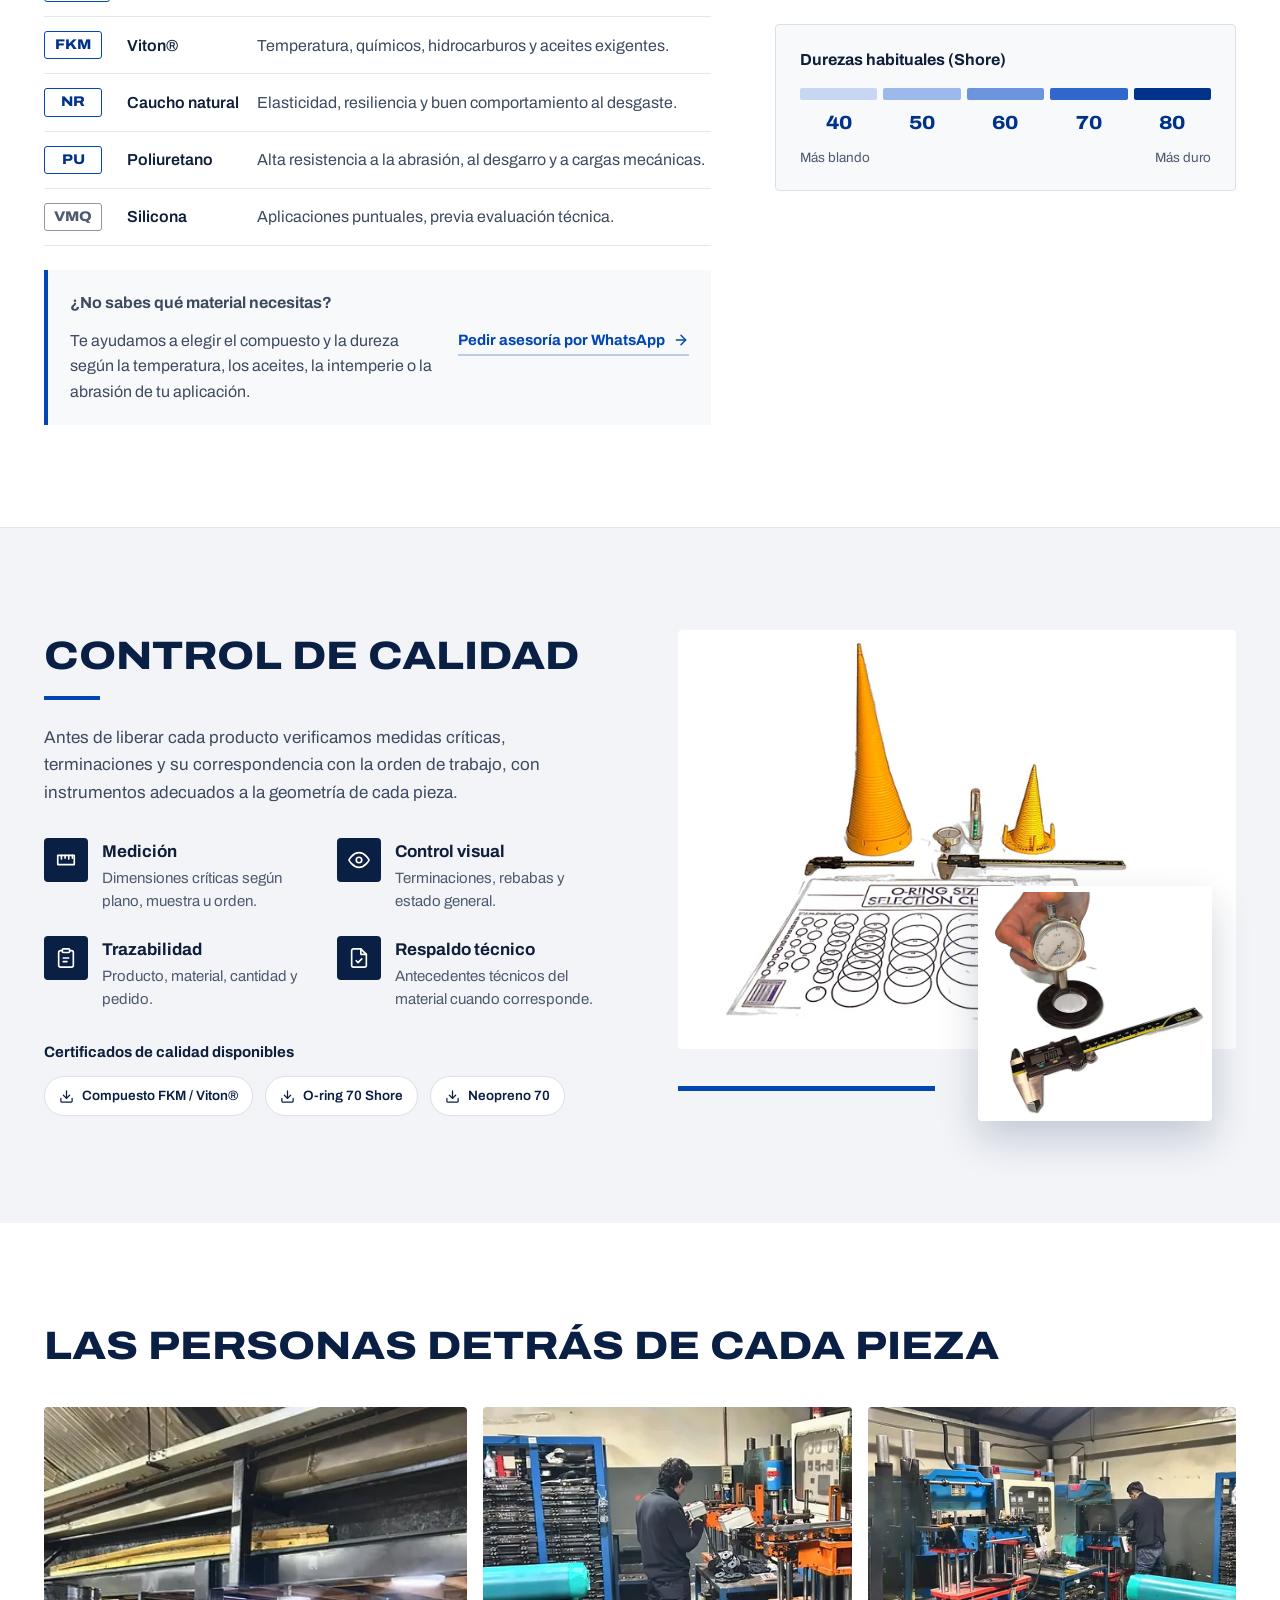
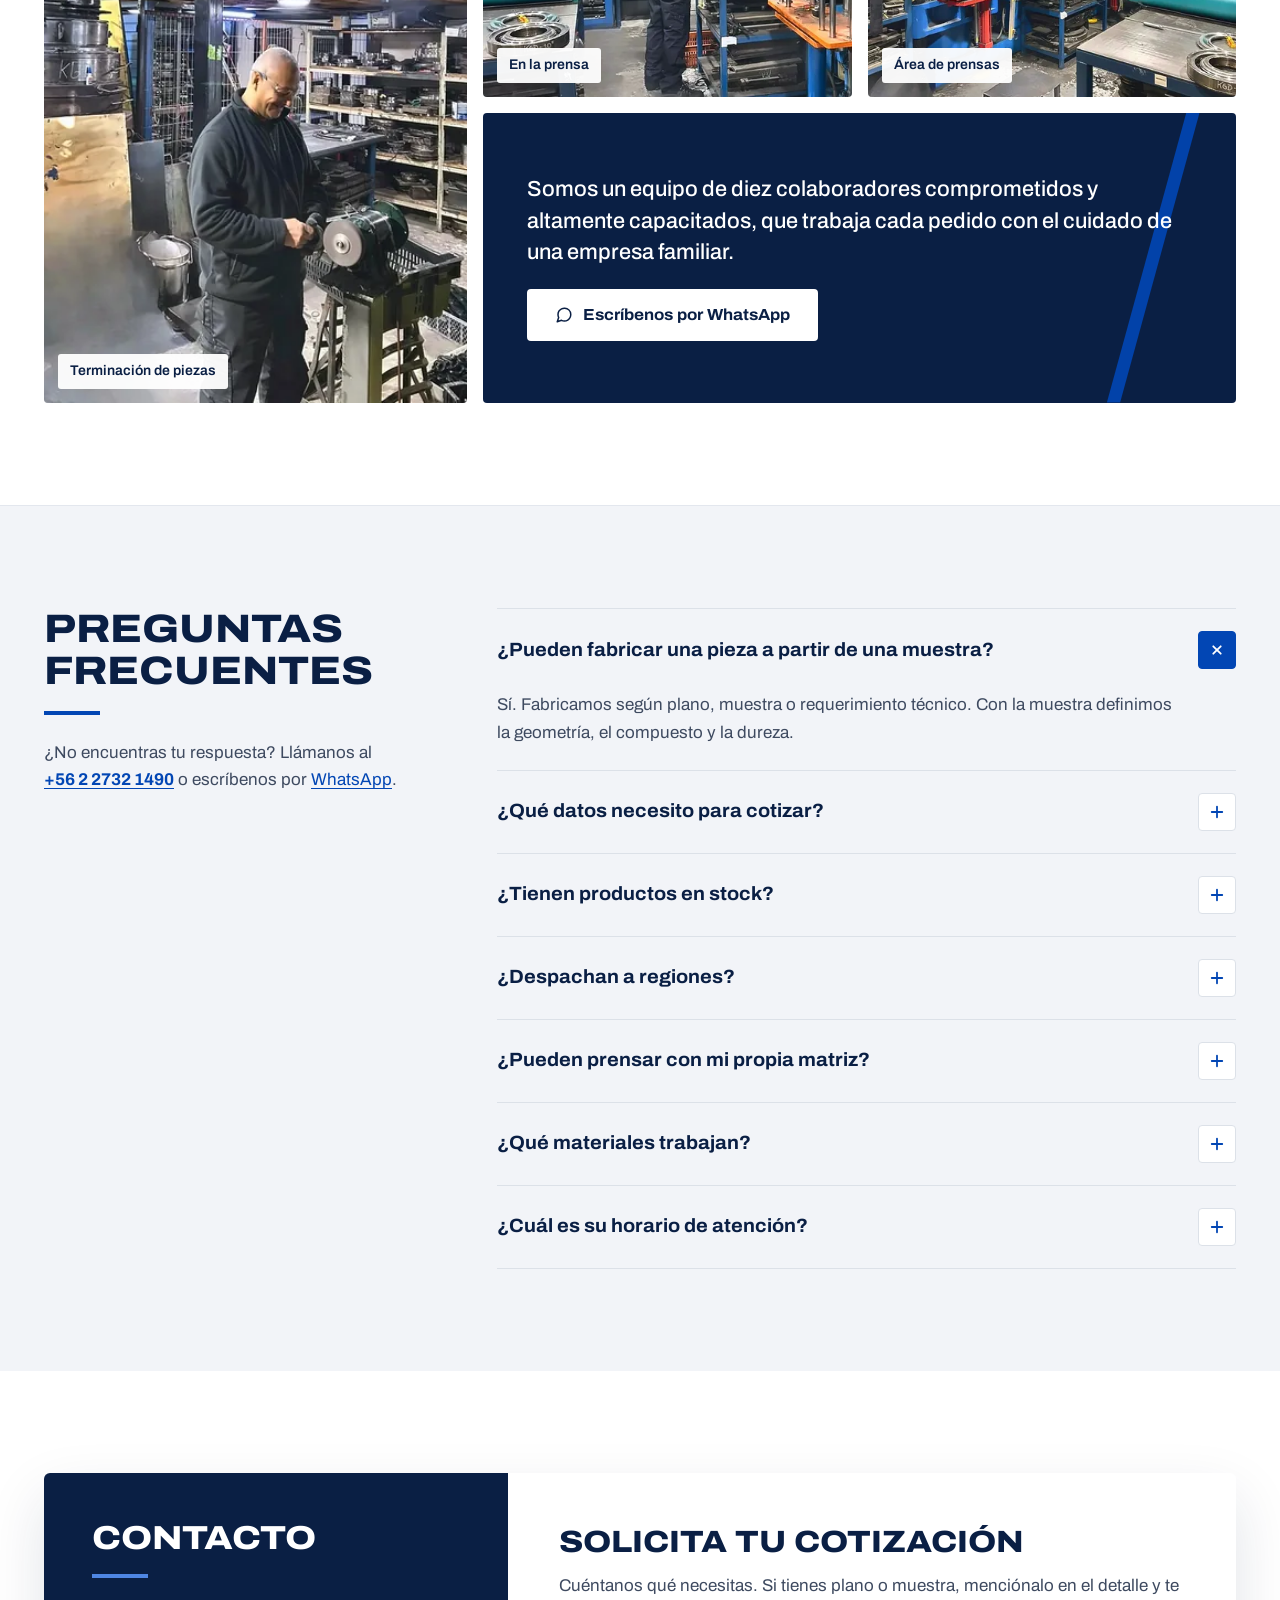
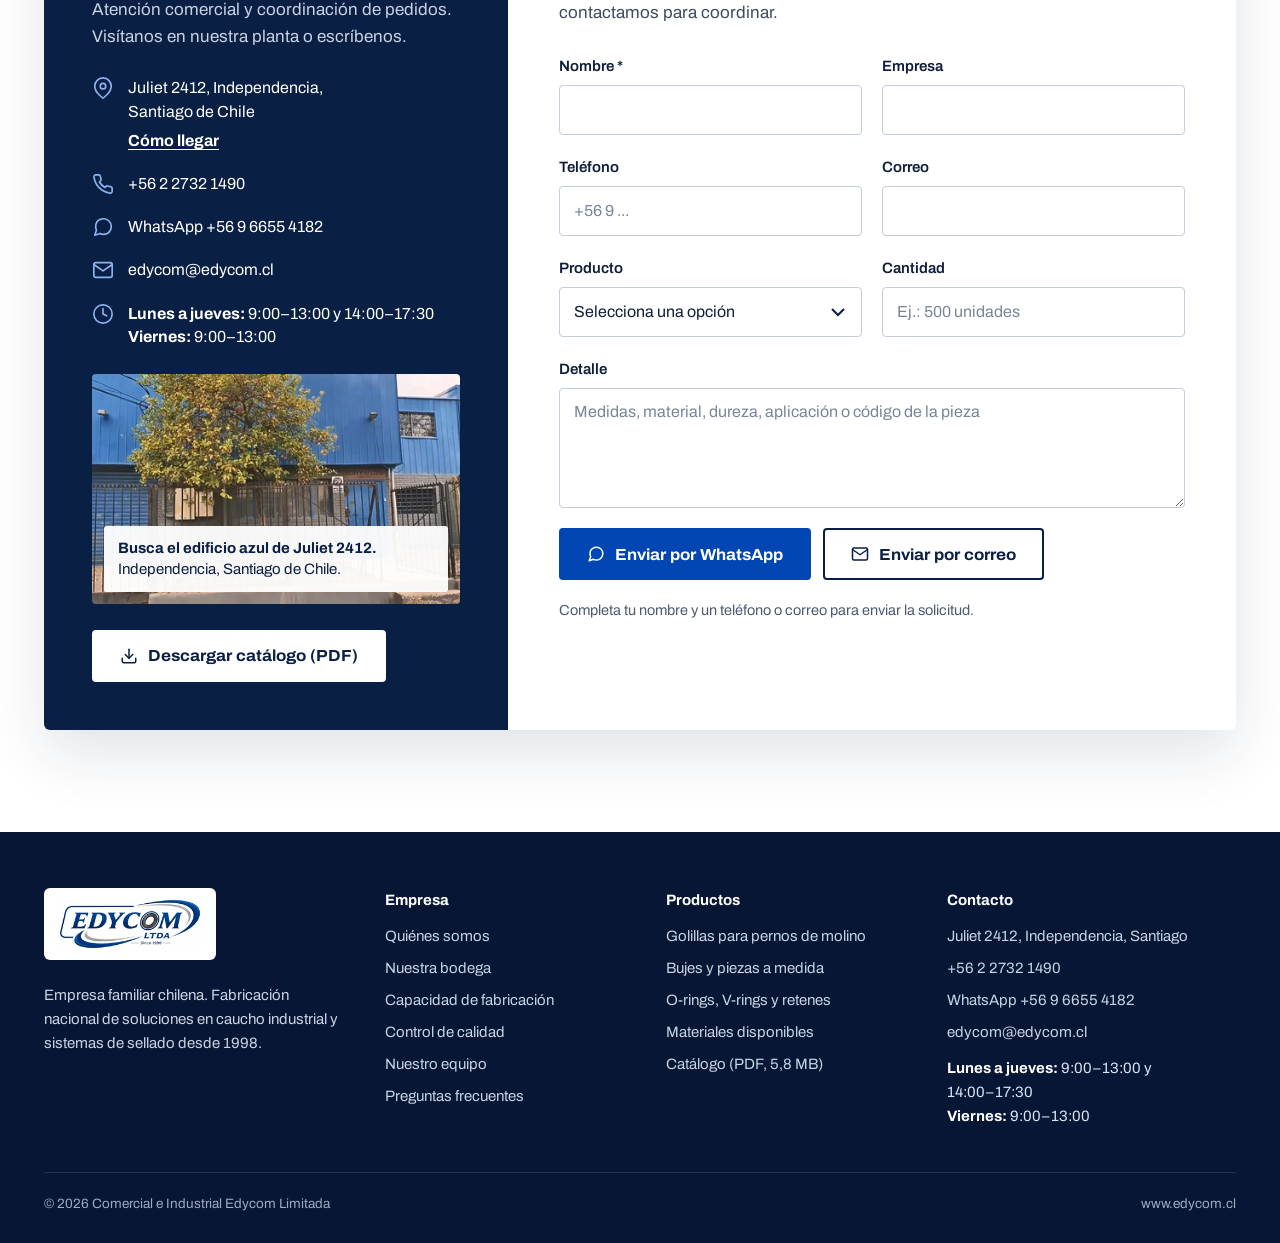
==== commit a1105323: "Galeria de planta: +1 foto real de produccion (terminacion de un lote); grilla a 4 columnas Co-Autho" ====
--- a/index.html
+++ b/index.html
@@ -29,7 +29,7 @@
 <link rel="apple-touch-icon" href="apple-touch-icon.png">
 <link rel="manifest" href="site.webmanifest">
 <link rel="preload" href="assets/fonts/archivo-latin.woff2" as="font" type="font/woff2" crossorigin>
-<link rel="stylesheet" href="assets/css/styles.css?v=20261027">
+<link rel="stylesheet" href="assets/css/styles.css?v=20261027b">
 <script>document.documentElement.classList.add('js')</script>
 <script src="assets/js/main.js?v=20261026" defer></script>
 <script type="application/ld+json">
@@ -446,6 +446,7 @@
 <li><a class="tile" href="assets/img/prensa-vulcanizado-molde-1200.webp" data-gallery="planta" data-caption="Prensa hidráulica con una matriz montada"><picture><source type="image/webp" srcset="assets/img/prensa-vulcanizado-molde-480.webp 480w, assets/img/prensa-vulcanizado-molde-720.webp 720w, assets/img/prensa-vulcanizado-molde-960.webp 960w, assets/img/prensa-vulcanizado-molde-1200.webp 1200w" sizes="(max-width: 640px) 100vw, (max-width: 1240px) 33vw, 400px"><img src="assets/img/prensa-vulcanizado-molde.jpg" alt="Prensa hidráulica con una matriz montada" width="1200" height="1600" loading="lazy" decoding="async"></picture><span class="tile__label" aria-hidden="true">Prensa con matriz</span><span class="tile__zoom" aria-hidden="true"><svg width="16" height="16" viewBox="0 0 24 24" fill="none" stroke="currentColor" stroke-width="2.2" stroke-linecap="round" stroke-linejoin="round"><circle cx="11" cy="11" r="7"></circle><line x1="21" y1="21" x2="16.65" y2="16.65"></line><line x1="11" y1="8" x2="11" y2="14"></line><line x1="8" y1="11" x2="14" y2="11"></line></svg></span></a></li>
 <li><a class="tile" href="assets/img/molde-prensa-detalle-1200.webp" data-gallery="planta" data-caption="Matriz entre los platos de una prensa hidráulica"><picture><source type="image/webp" srcset="assets/img/molde-prensa-detalle-480.webp 480w, assets/img/molde-prensa-detalle-720.webp 720w, assets/img/molde-prensa-detalle-960.webp 960w, assets/img/molde-prensa-detalle-1200.webp 1200w" sizes="(max-width: 640px) 100vw, (max-width: 1240px) 33vw, 400px"><img src="assets/img/molde-prensa-detalle.jpg" alt="Matriz entre los platos de una prensa hidráulica" width="1200" height="1600" loading="lazy" decoding="async"></picture><span class="tile__label" aria-hidden="true">Detalle de la matriz</span><span class="tile__zoom" aria-hidden="true"><svg width="16" height="16" viewBox="0 0 24 24" fill="none" stroke="currentColor" stroke-width="2.2" stroke-linecap="round" stroke-linejoin="round"><circle cx="11" cy="11" r="7"></circle><line x1="21" y1="21" x2="16.65" y2="16.65"></line><line x1="11" y1="8" x2="11" y2="14"></line><line x1="8" y1="11" x2="14" y2="11"></line></svg></span></a></li>
 <li><a class="tile" href="assets/img/produccion-piezas-moldeadas-1200.webp" data-gallery="planta" data-caption="Piezas de caucho con inserto metálico recién moldeadas"><picture><source type="image/webp" srcset="assets/img/produccion-piezas-moldeadas-480.webp 480w, assets/img/produccion-piezas-moldeadas-720.webp 720w, assets/img/produccion-piezas-moldeadas-960.webp 960w, assets/img/produccion-piezas-moldeadas-1200.webp 1200w" sizes="(max-width: 640px) 100vw, (max-width: 1240px) 33vw, 400px"><img src="assets/img/produccion-piezas-moldeadas.jpg" alt="Piezas de caucho con inserto metálico recién moldeadas" width="1200" height="1600" loading="lazy" decoding="async"></picture><span class="tile__label" aria-hidden="true">Piezas recién moldeadas</span><span class="tile__zoom" aria-hidden="true"><svg width="16" height="16" viewBox="0 0 24 24" fill="none" stroke="currentColor" stroke-width="2.2" stroke-linecap="round" stroke-linejoin="round"><circle cx="11" cy="11" r="7"></circle><line x1="21" y1="21" x2="16.65" y2="16.65"></line><line x1="11" y1="8" x2="11" y2="14"></line><line x1="8" y1="11" x2="14" y2="11"></line></svg></span></a></li>
+<li><a class="tile" href="assets/img/planta-produccion-sellos-1200.webp" data-gallery="planta" data-caption="Terminación manual de un lote de sellos de caucho"><picture><source type="image/webp" srcset="assets/img/planta-produccion-sellos-480.webp 480w, assets/img/planta-produccion-sellos-720.webp 720w, assets/img/planta-produccion-sellos-960.webp 960w, assets/img/planta-produccion-sellos-1200.webp 1200w" sizes="(max-width: 640px) 100vw, (max-width: 1240px) 33vw, 400px"><img src="assets/img/planta-produccion-sellos.jpg" alt="Terminación manual de un lote de sellos de caucho en la planta de EDYCOM" width="1200" height="1600" loading="lazy" decoding="async"></picture><span class="tile__label" aria-hidden="true">Terminación de un lote</span><span class="tile__zoom" aria-hidden="true"><svg width="16" height="16" viewBox="0 0 24 24" fill="none" stroke="currentColor" stroke-width="2.2" stroke-linecap="round" stroke-linejoin="round"><circle cx="11" cy="11" r="7"></circle><line x1="21" y1="21" x2="16.65" y2="16.65"></line><line x1="11" y1="8" x2="11" y2="14"></line><line x1="8" y1="11" x2="14" y2="11"></line></svg></span></a></li>
 </ul>
 </div>
 </section>
--- a/assets/css/styles.css
+++ b/assets/css/styles.css
@@ -329,7 +329,7 @@
 .gallery__lead{max-width:42em;color:var(--ink-2);text-wrap:pretty}
 .tiles{margin-top:24px;display:grid;grid-template-columns:repeat(6,minmax(0,1fr));gap:12px}
 .tiles--portrait{margin-top:36px;grid-template-columns:repeat(4,minmax(0,1fr));gap:16px}
-.tiles--plant{margin-top:clamp(48px,5vw,64px);grid-template-columns:repeat(3,minmax(0,1fr));gap:16px}
+.tiles--plant{margin-top:clamp(48px,5vw,64px);grid-template-columns:repeat(4,minmax(0,1fr));gap:16px}
 .tile{position:relative;display:block;aspect-ratio:1/1;max-width:100%;overflow:hidden;border-radius:var(--radius);background:var(--photo-bg);text-decoration:none!important}
 .tiles--portrait .tile{aspect-ratio:3/4}
 .tiles--plant .tile{aspect-ratio:4/5}
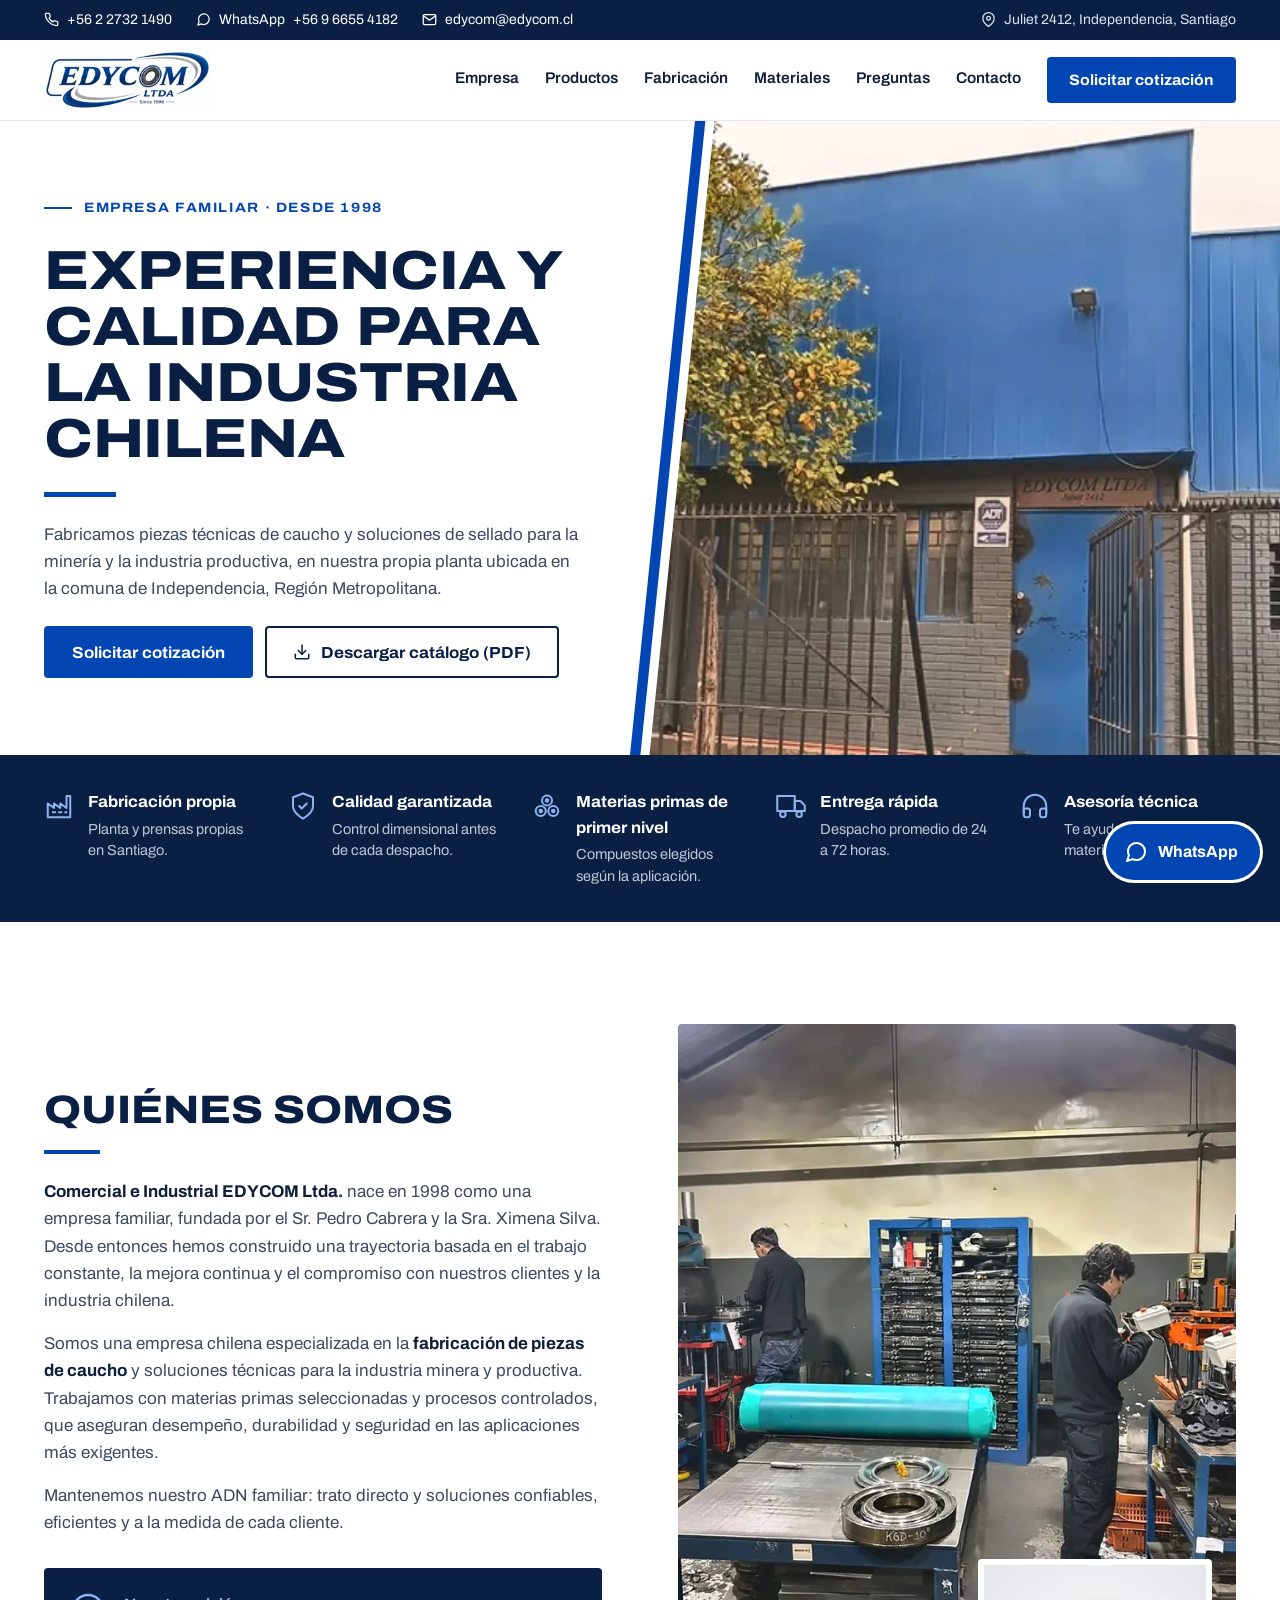
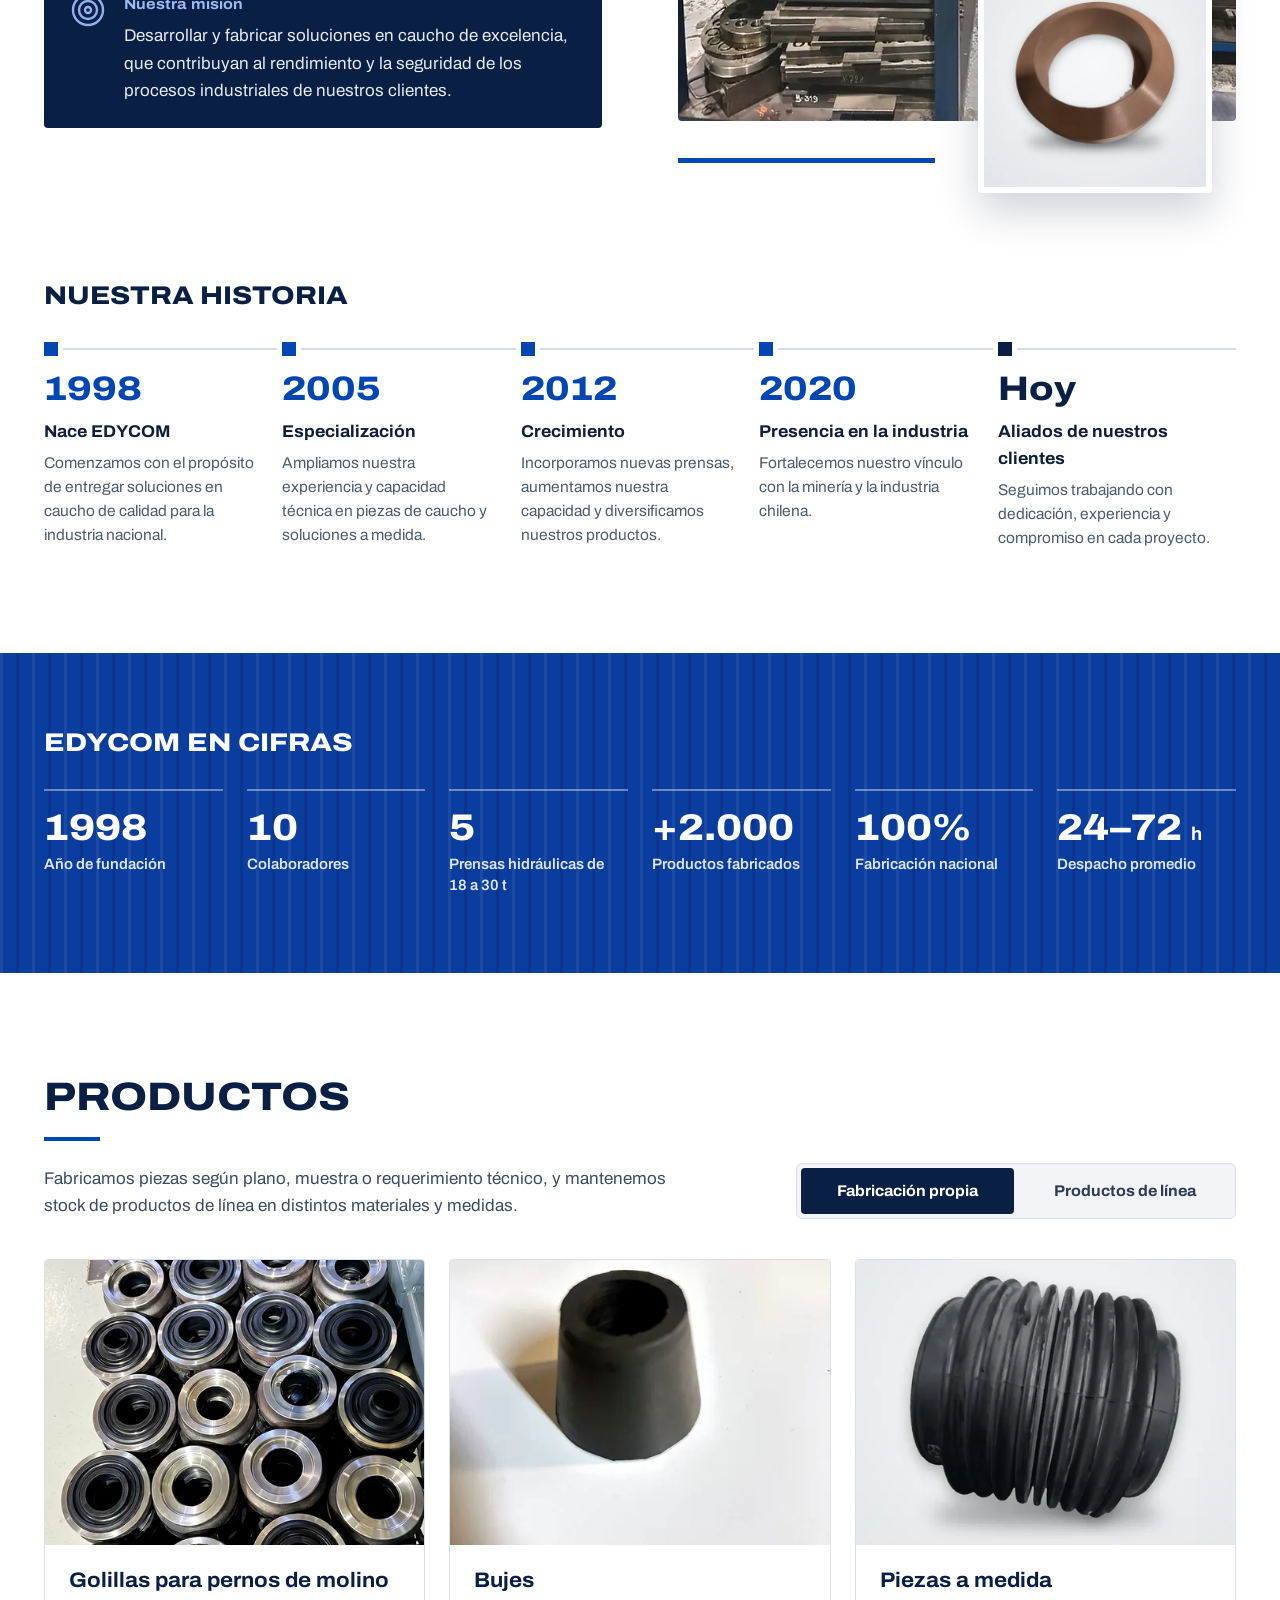
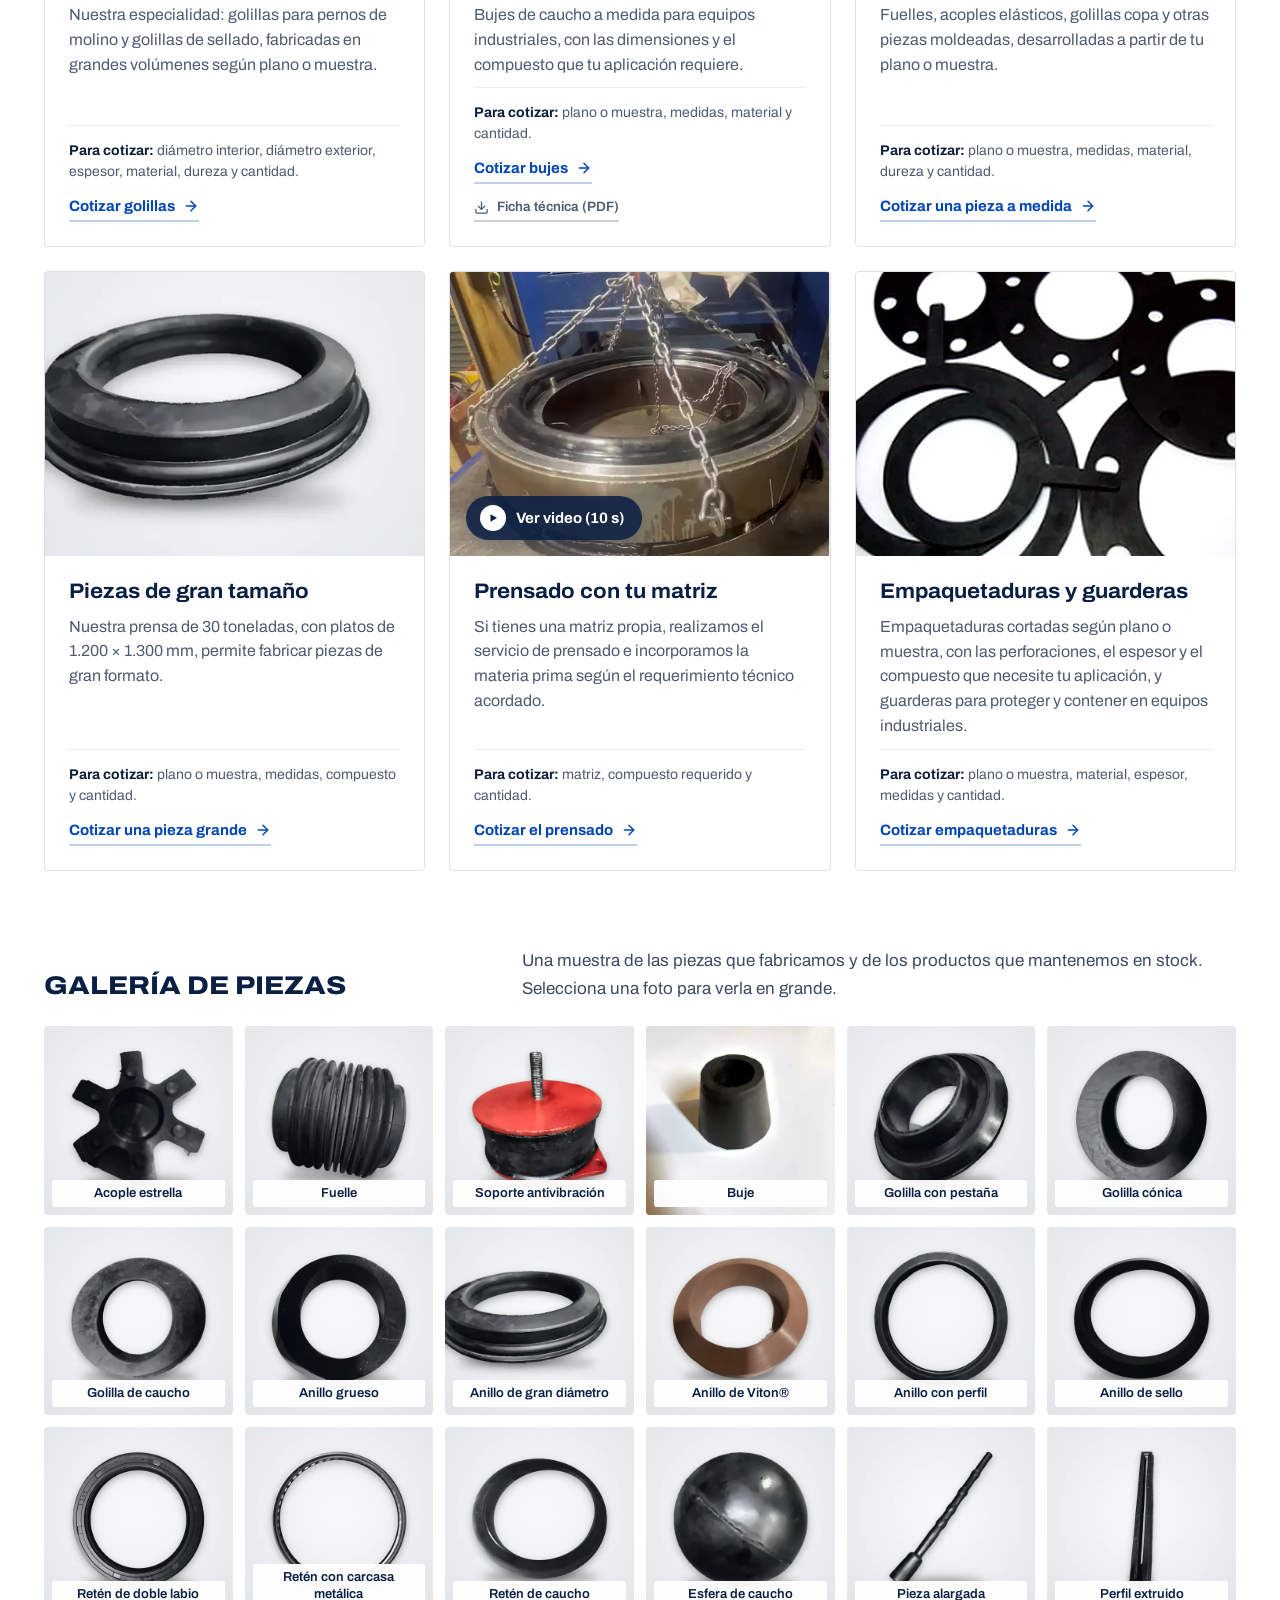
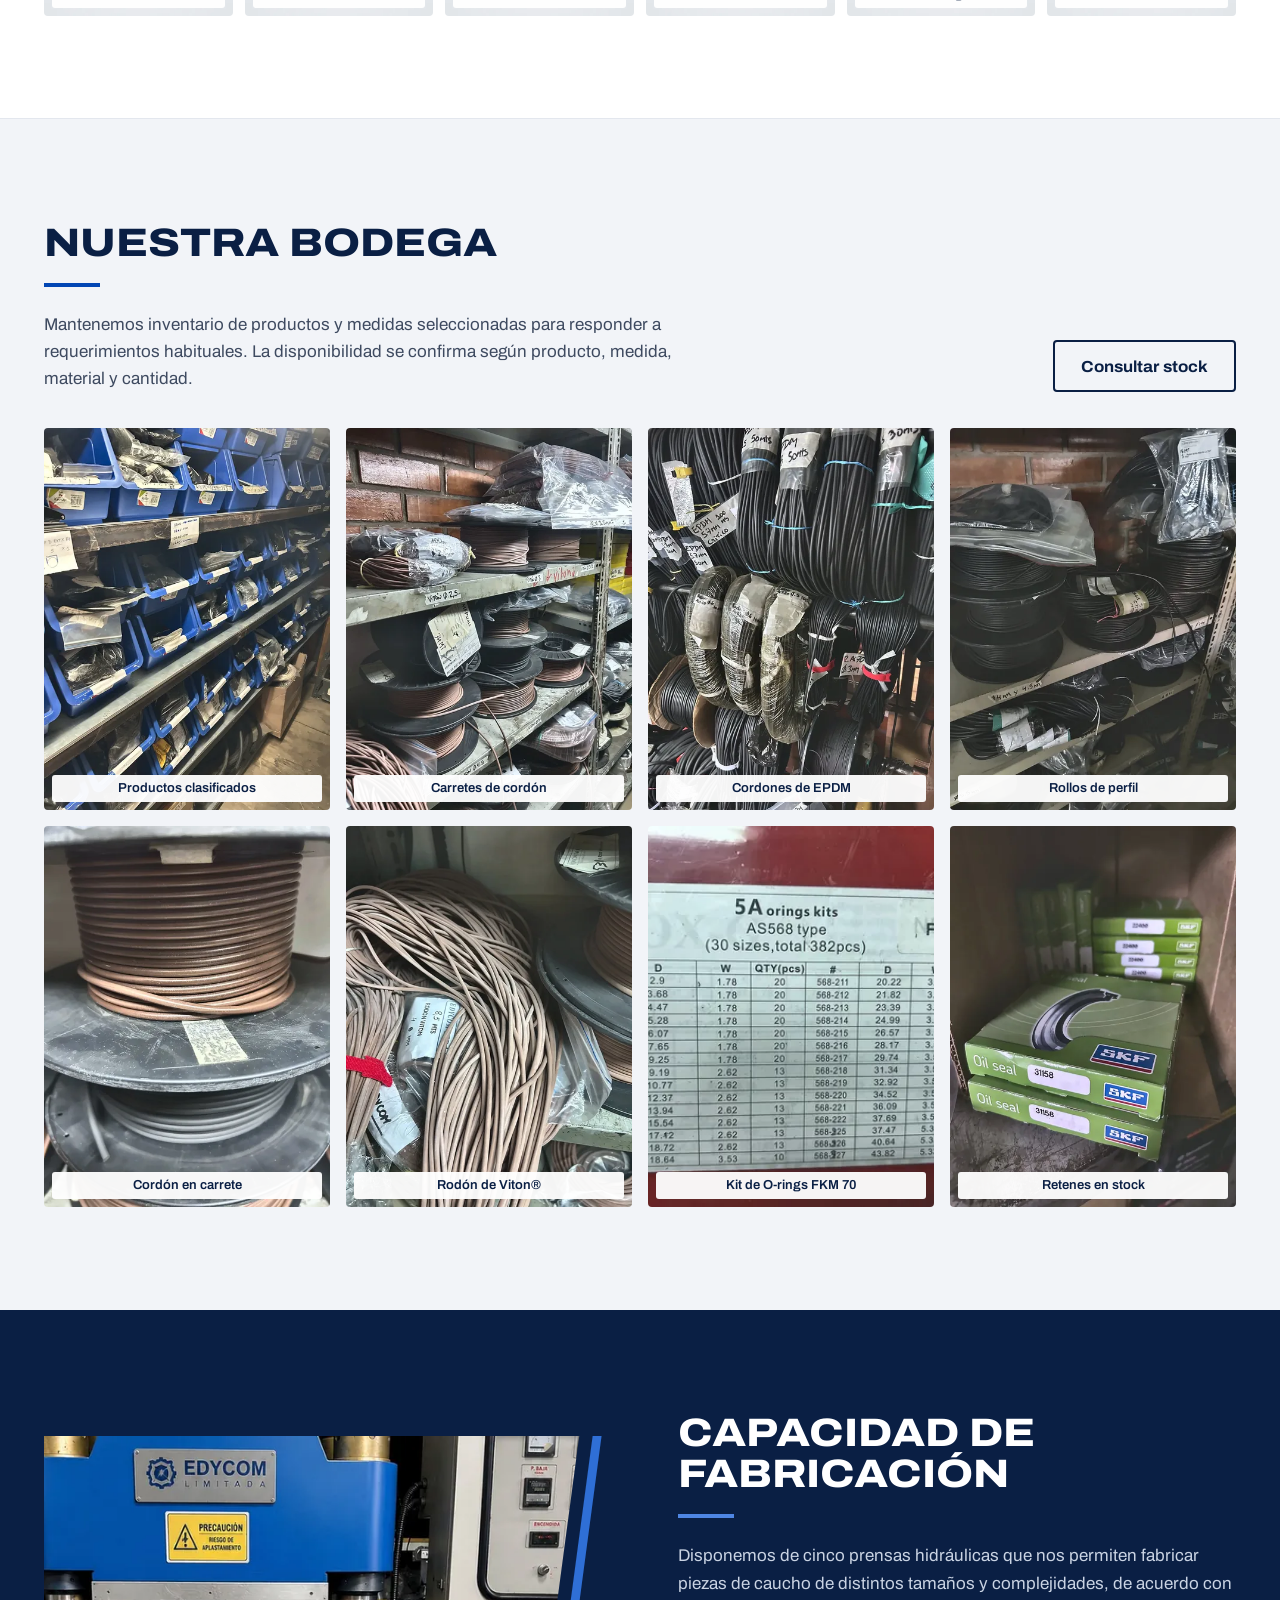
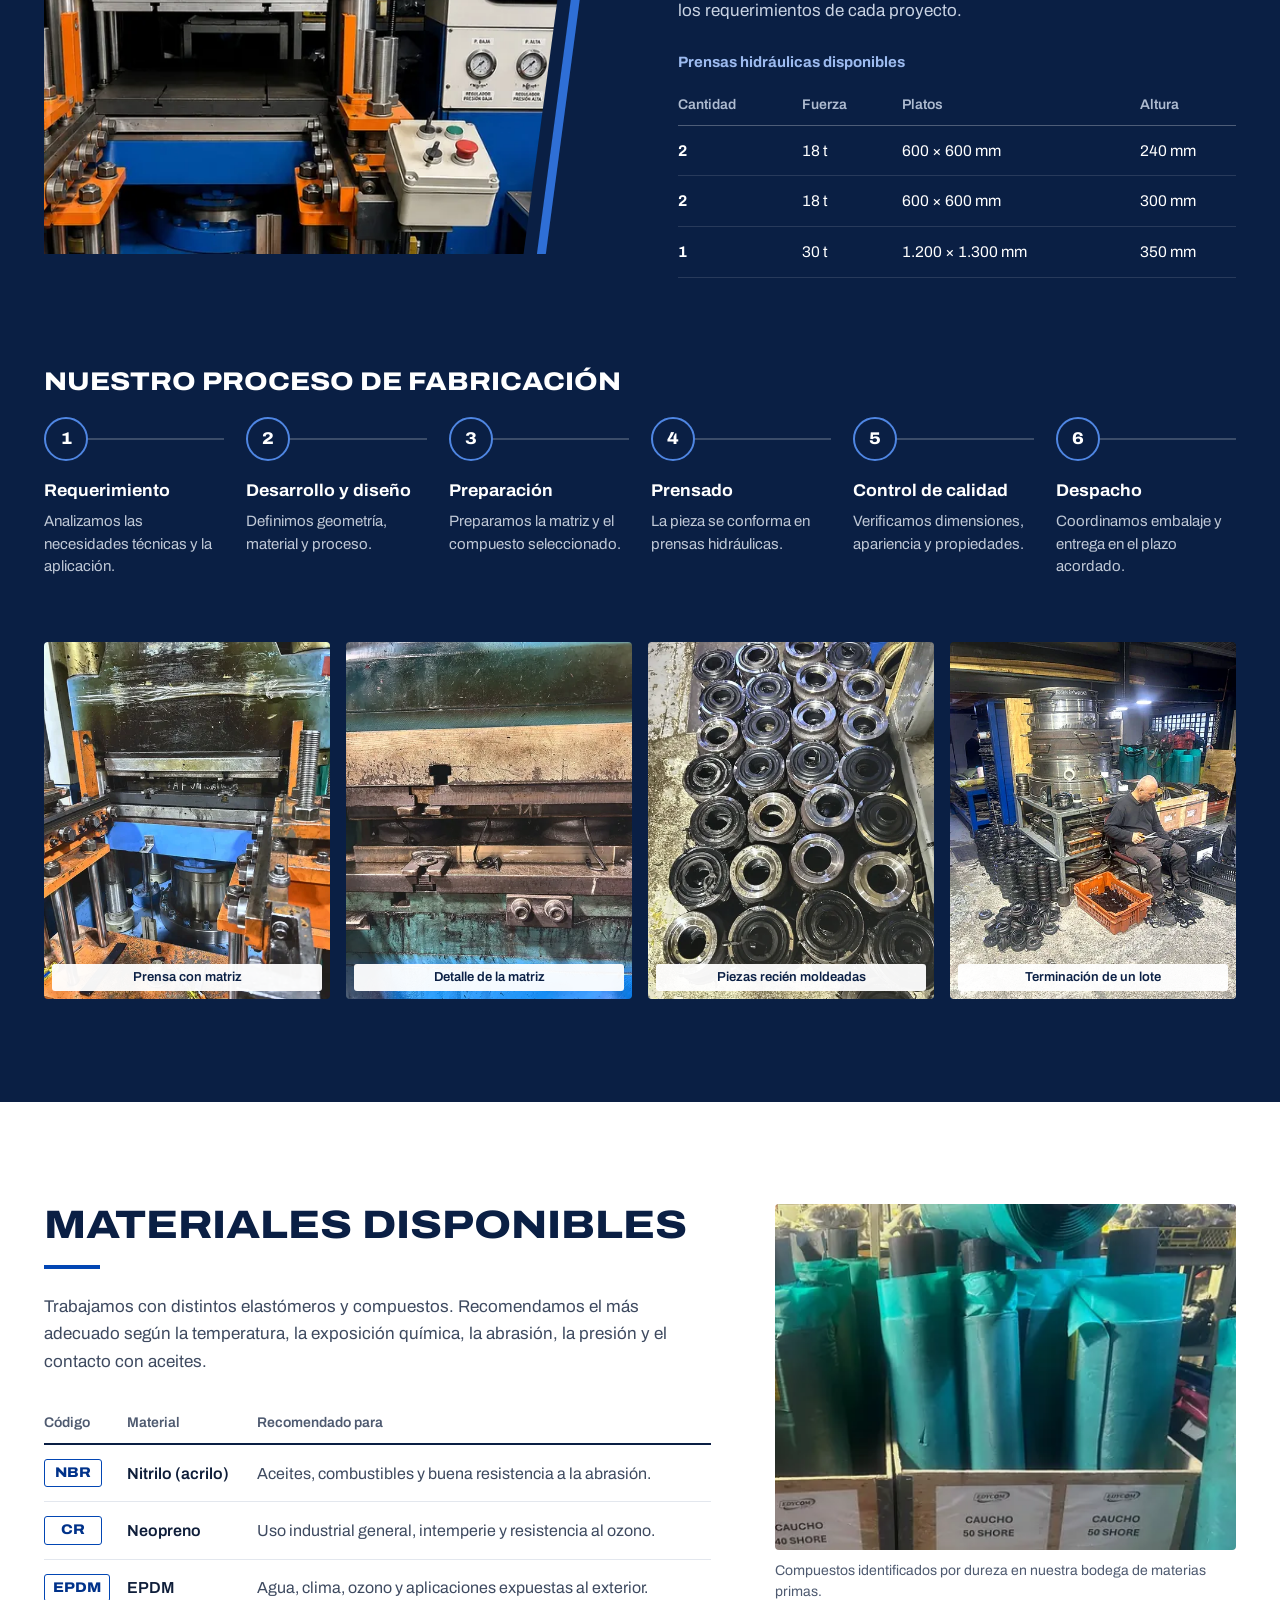
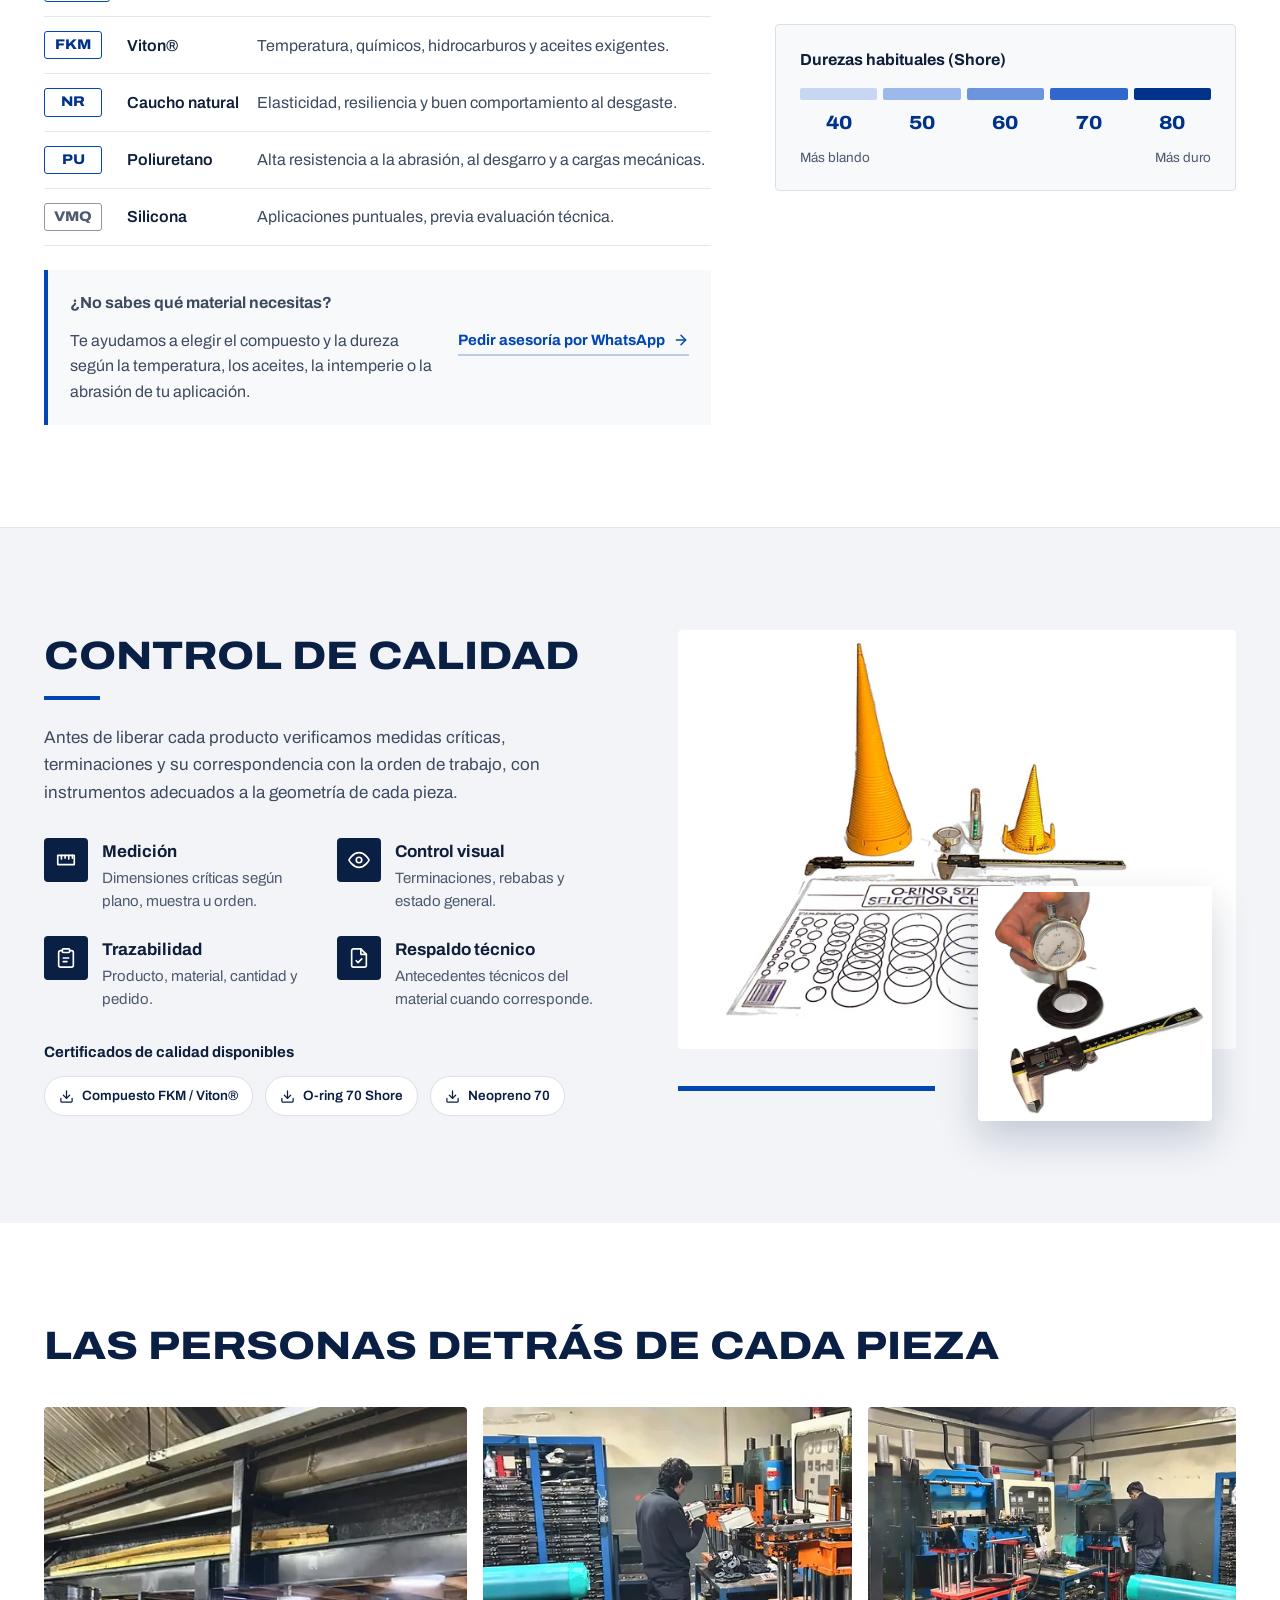
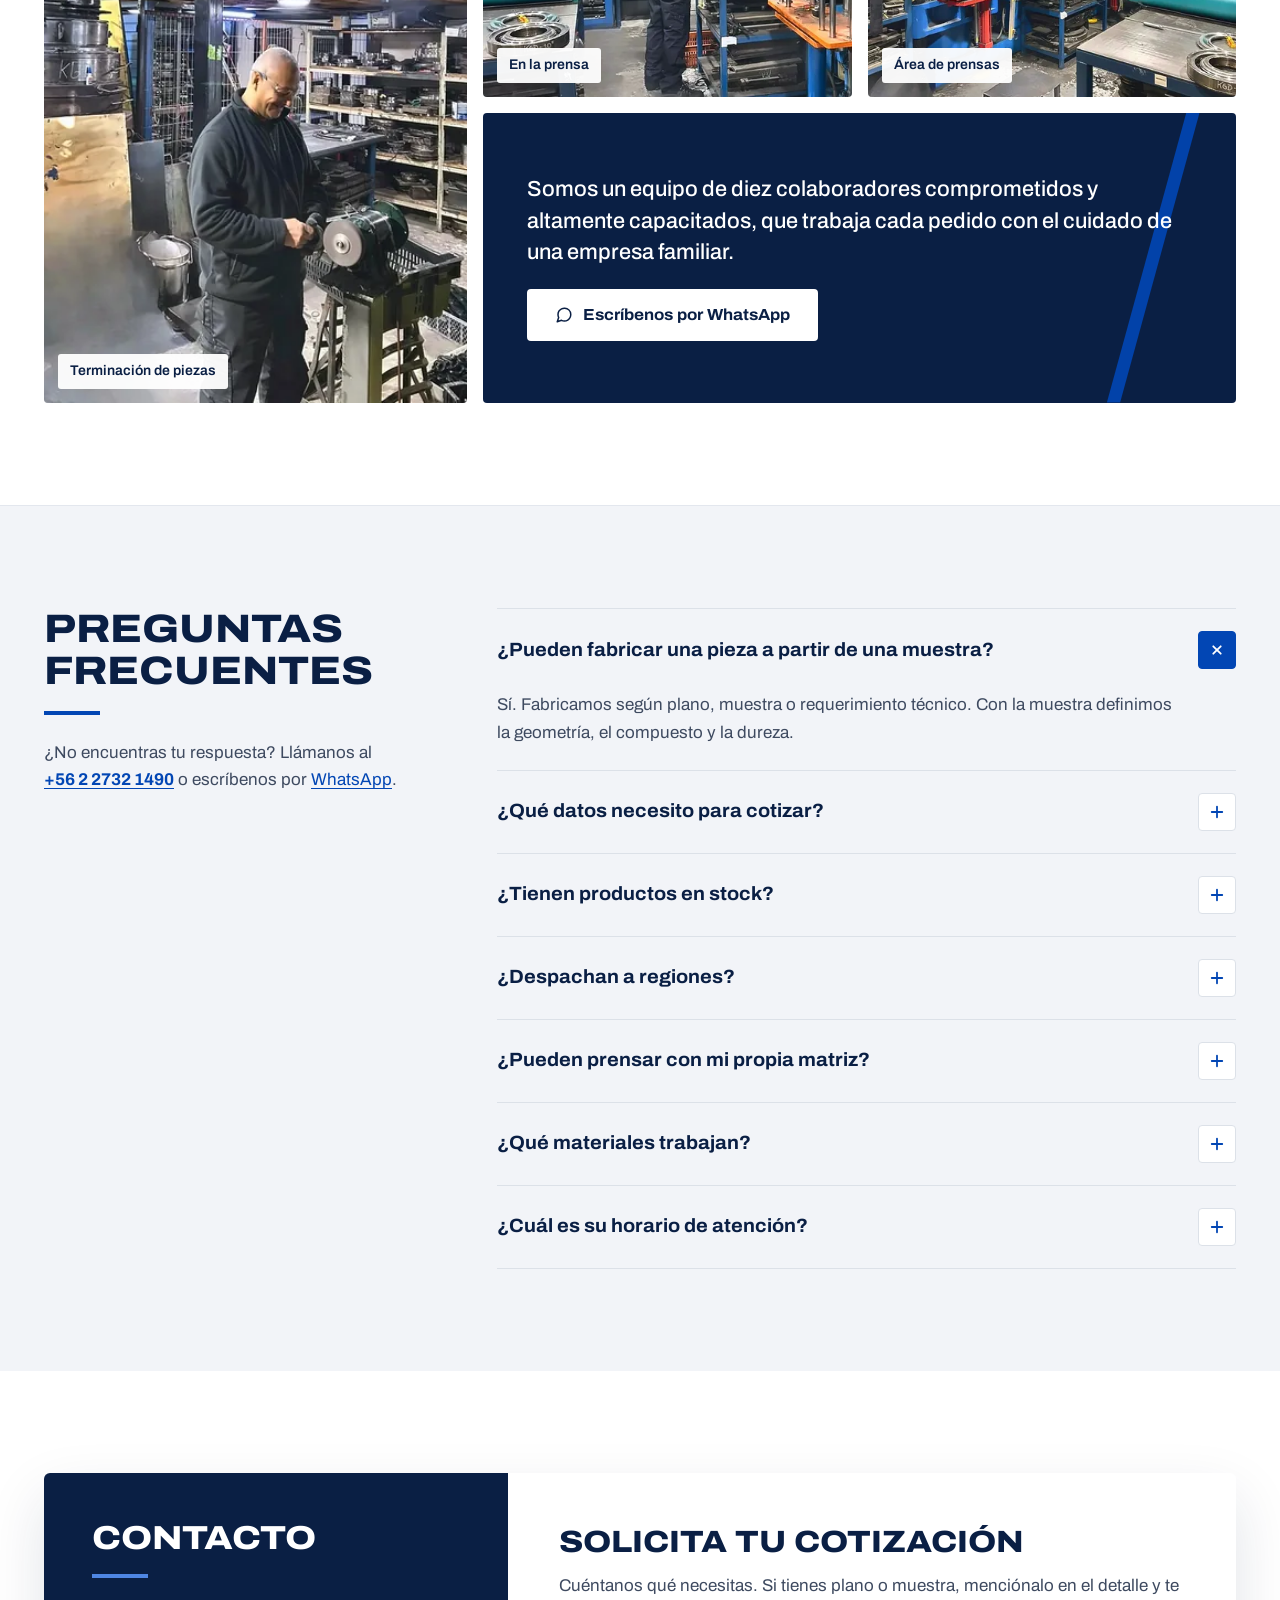
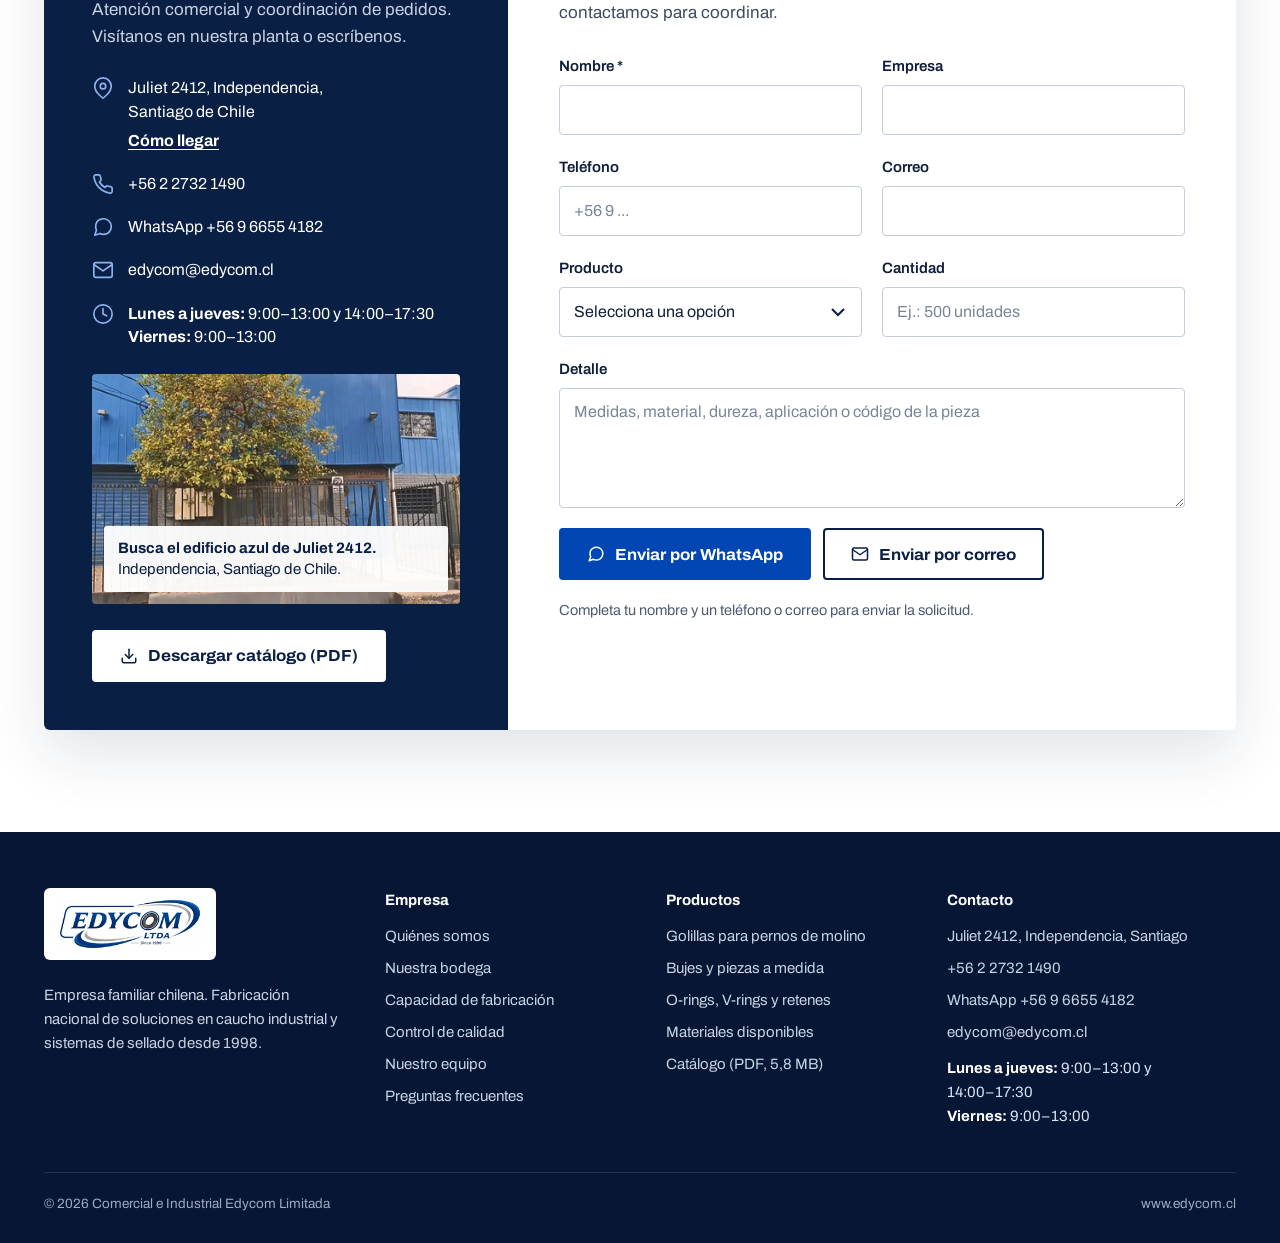
==== commit ca6a62c6: "Corrige datos estructurados: elimina Product sin offers/review/aggregateRating Google Search Console" ====
--- a/index.html
+++ b/index.html
@@ -63,23 +63,7 @@
     {"@type": "OpeningHoursSpecification", "dayOfWeek": "Friday", "opens": "09:00", "closes": "13:00"}
   ],
   "areaServed": {"@type": "Country", "name": "Chile"},
-  "knowsAbout": ["caucho", "piezas de caucho", "golillas para pernos de molino", "sellos industriales", "NBR", "EPDM", "FKM", "neopreno", "poliuretano", "minería"],
-  "hasOfferCatalog": {
-    "@type": "OfferCatalog",
-    "name": "Productos de caucho EDYCOM",
-    "itemListElement": [
-      {"@type": "Offer", "itemOffered": {"@type": "Product", "name": "Golillas para pernos de molino"}},
-      {"@type": "Offer", "itemOffered": {"@type": "Product", "name": "Bujes de caucho"}},
-      {"@type": "Offer", "itemOffered": {"@type": "Product", "name": "Piezas de caucho a medida"}},
-      {"@type": "Offer", "itemOffered": {"@type": "Product", "name": "Prensado con matriz del cliente"}},
-      {"@type": "Offer", "itemOffered": {"@type": "Product", "name": "Empaquetaduras y guarderas"}},
-      {"@type": "Offer", "itemOffered": {"@type": "Product", "name": "O-rings"}},
-      {"@type": "Offer", "itemOffered": {"@type": "Product", "name": "V-rings"}},
-      {"@type": "Offer", "itemOffered": {"@type": "Product", "name": "Retenes"}},
-      {"@type": "Offer", "itemOffered": {"@type": "Product", "name": "Sellos hidráulicos"}},
-      {"@type": "Offer", "itemOffered": {"@type": "Product", "name": "Perfiles, cordones y rodones"}}
-    ]
-  },
+  "knowsAbout": ["caucho", "piezas de caucho", "piezas de caucho a medida", "golillas para pernos de molino", "bujes de caucho", "empaquetaduras y guarderas", "O-rings", "V-rings", "retenes", "sellos hidráulicos", "sellos industriales", "perfiles, cordones y rodones", "prensado con matriz del cliente", "NBR", "EPDM", "FKM", "neopreno", "poliuretano", "minería"],
   "contactPoint": {"@type": "ContactPoint", "contactType": "sales", "telephone": "+56 9 6655 4182", "email": "edycom@edycom.cl", "availableLanguage": "es"}
 }
 </script>
